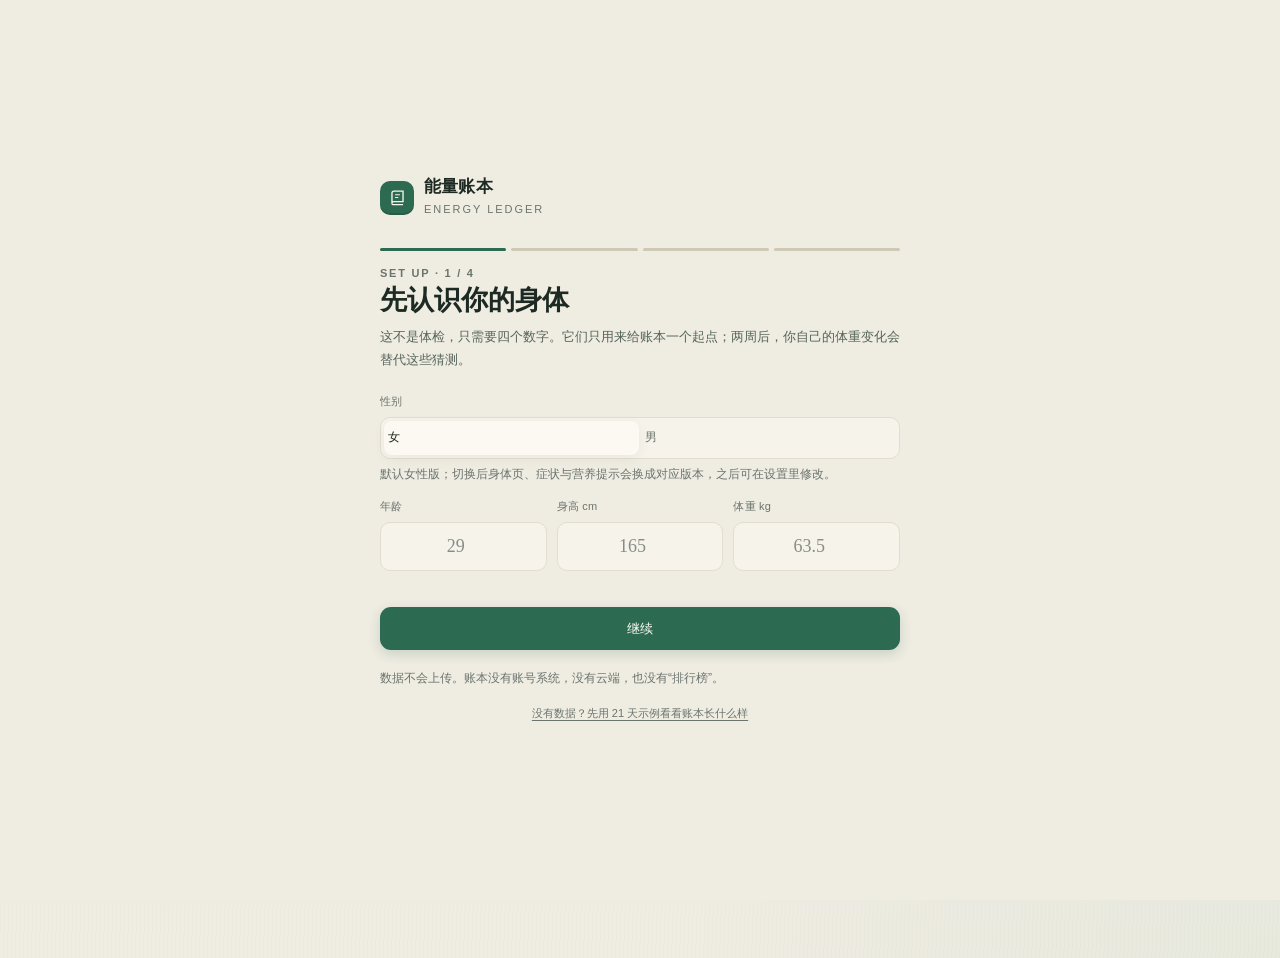
==== index.html @ 8eea0958 "v5.5.5 皮肤系统「移动身份 2.0 + 五十连发」：40 套存量皮肤专属身份层 + 50 套机制型新皮肤 (g36-g85) + 五轮验证 - skins-m.css：40 套存量皮肤（g01-" ====
<!DOCTYPE html>
<html lang="zh-CN" data-theme="auto">
<head>
<meta charset="UTF-8">
<meta name="viewport" content="width=device-width, initial-scale=1, viewport-fit=cover, interactive-widget=resizes-content">
<meta name="theme-color" content="#EFECE2">
<meta name="description" content="能量账本：一本会自我校准的私人饮食账本。数据只保存在这台设备，没有账号，没有云端。记录更少，知道得更多。">
<title>能量账本 · 记录得更少，知道得更多</title>
<link rel="icon" href="data:image/svg+xml,%3Csvg xmlns='http://www.w3.org/2000/svg' viewBox='0 0 32 32'%3E%3Crect width='32' height='32' rx='8' fill='%232F6B4F'/%3E%3Cpath d='M11 8v13.2c0 .9.8 1.5 1.8 1.5H22' fill='none' stroke='%23EFECE2' stroke-width='2'/%3E%3Cpath d='M15 12h5' stroke='%23EFECE2' stroke-width='2'/%3E%3C/svg%3E" type="image/svg+xml">
<link rel="manifest" href="manifest.webmanifest">
<script>/* 版本号唯一来源：build.py 会把这里与所有 ?v= 同步为 version.json 里的版本 */
window.__EL_VER = '5.5.5';</script>
<link rel="stylesheet" href="assets/app.css?v=5.5.5">
<link rel="stylesheet" href="assets/skins-v43.css?v=5.5.5">
<link rel="stylesheet" href="assets/skins-v5.css?v=5.5.5">
<link rel="stylesheet" href="assets/skins-v6.css?v=5.5.5">
<link rel="stylesheet" href="assets/skins-m.css?v=5.5.5">
<script>/* 已选强化皮肤时：先把皮肤样式表与 data-skin/主题写进首屏，再让第一屏渲染。
   原因：等 app.js 再挂属性，标题字体会在首屏骨架之后才换，实测造成 0.001~0.002 的 CLS；
   样式表后到还会改动卡片内距与底栏按钮宽度（0.036）。默认纸面皮肤不触发，首屏零皮肤请求。 */
(function () {
  try {
    var s = JSON.parse(localStorage.getItem('energy-ledger.v2') || '{}');
    var id = (s.skins && s.skins.active) || 'paper';
    var OLDGEN = /^(a-(sakura|galaxy|neon|wuxia|fireworks)|g0\d|g1\d|g2[0-5])$/;
    var V6SKIN = /^g(2[6-9]|3[0-5])$/;
    var V7SKIN = /^g(3[6-9]|[4-8][0-9])$/;
    if (!OLDGEN.test(id) && !V6SKIN.test(id) && !V7SKIN.test(id)) return;
    var th = (s.settings && s.settings.theme) || 'auto';
    if (th === 'auto') th = matchMedia('(prefers-color-scheme: dark)').matches ? 'dark' : 'light';
    var r = document.documentElement;
    r.setAttribute('data-skin', id);
    r.setAttribute('data-theme', th);
    r.setAttribute('data-skin-gen', '1');
    r.classList.add('skinned');
    if (V6SKIN.test(id)) r.setAttribute('data-skin-v6', '1');  /* 首帧就位：舞台容器不等 JS */
    if (V7SKIN.test(id)) r.setAttribute('data-skin-v7', '1');  /* v5.5：机制舞台首帧就位 */
    var l = document.createElement('link');
    l.rel = 'stylesheet'; l.id = 'skinsGenCss';
    l.href = V7SKIN.test(id) ? 'assets/skins-v7.css?v=5.5.5'
      : V6SKIN.test(id) ? 'assets/skins-v6.css?v=5.5.5' : 'assets/skins-gen.css?v=5.5.5';
    document.head.appendChild(l);
  } catch (e) {}
})();</script>
<style>
  /* 静态首屏骨架：无 JS / 弱网 / 爬虫直接可见（解决白屏）；JS 就绪后 renderToday
     整块接管 #view-today，骨架随之消失。无 JS 时隐藏所有需要脚本才有意义的部件。 */
  #view-today .today-static { display: block; }
  html:not(.js) .noscript-hide { display: none !important; }
  /* 宽屏的顶栏/底栏必须在 app.css 到达前就藏好：否则先按移动端排版、样式表一到再藏起来，
     整页上移 6px（实测 CLS 0.001）。这条规则与 app.css 的 @media (min-width:1024px) 一致。 */
  @media (min-width: 1024px) { .mobile-top { display: none; } }
  /* 已经选好强化皮肤的老用户不画通用骨架：骨架和真实首屏的高度不可能完全一致，
     换掉时会推一下（g21 在 390 实测 CLS 0.011）。首访者仍走骨架。 */
  html.skinned #view-today .today-static { display: none; }
  /* 桌面端 .page 的 padding-top 是 0，首个子元素的 margin-top 会穿透出去，
     内容一渲染整页就下移 6px（g21 1440 实测 CLS 0.002）。flow-root 建 BFC
     拦住外边距穿透，最终布局像素不变，只是从第一帧就位。 */
  html.skinned .page { display: flow-root; }
</style>
</head>
<body>

<svg width="0" height="0" style="position:absolute" aria-hidden="true">
  <defs>
    <symbol id="i-mark" viewBox="0 0 24 24"><path d="M5 19.5V6.2A2.2 2.2 0 0 1 7.2 4H19v13.2H7.4A2.4 2.4 0 0 0 5 19.5Z" fill="none" stroke="currentColor" stroke-width="1.7"/><path d="M5 19.5c0 .9.8 1.5 1.8 1.5H19" fill="none" stroke="currentColor" stroke-width="1.7"/><path d="M9 8.5h6M9 12h4" fill="none" stroke="currentColor" stroke-width="1.5"/></symbol>
    <symbol id="i-home" viewBox="0 0 24 24"><path d="M4.5 10.5 12 4l7.5 6.5V20h-5v-5.5h-5V20h-5V10.5Z" fill="none" stroke="currentColor" stroke-width="1.7" stroke-linejoin="round"/></symbol>
    <symbol id="i-book" viewBox="0 0 24 24"><path d="M4.5 5.5A1.5 1.5 0 0 1 6 4h13.5v15H6A1.5 1.5 0 0 0 4.5 20.5v-15Z" fill="none" stroke="currentColor" stroke-width="1.7"/><path d="M4.5 18.5A1.5 1.5 0 0 1 6 17h13.5M8 8h8M8 11.5h5.5" fill="none" stroke="currentColor" stroke-width="1.5"/></symbol>
    <symbol id="i-chart" viewBox="0 0 24 24"><path d="M4 19.5h16" fill="none" stroke="currentColor" stroke-width="1.7"/><path d="M6.5 16V11M11 16V6.5M15.5 16v-3.5M20 16V9" fill="none" stroke="currentColor" stroke-width="1.8" stroke-linecap="round"/></symbol>
    <symbol id="i-settings" viewBox="0 0 24 24"><circle cx="12" cy="12" r="3.1" fill="none" stroke="currentColor" stroke-width="1.7"/><path d="M12 3.8v2.1M12 18.1v2.1M3.8 12h2.1M18.1 12h2.1M6.2 6.2l1.5 1.5M16.3 16.3l1.5 1.5M17.8 6.2l-1.5 1.5M7.7 16.3l-1.5 1.5" fill="none" stroke="currentColor" stroke-width="1.7"/></symbol>
    <symbol id="i-plus" viewBox="0 0 24 24"><path d="M12 5v14M5 12h14" fill="none" stroke="currentColor" stroke-width="2" stroke-linecap="round"/></symbol>
    <symbol id="i-camera" viewBox="0 0 24 24"><path d="M4.5 8.5h3l1.5-2h6l1.5 2h3v11h-15v-11Z" fill="none" stroke="currentColor" stroke-width="1.7" stroke-linejoin="round"/><circle cx="12" cy="13.5" r="3.4" fill="none" stroke="currentColor" stroke-width="1.7"/></symbol>
    <symbol id="i-search" viewBox="0 0 24 24"><circle cx="10.8" cy="10.8" r="5.8" fill="none" stroke="currentColor" stroke-width="1.8"/><path d="m15.2 15.2 4.3 4.3" fill="none" stroke="currentColor" stroke-width="1.8"/></symbol>
    <symbol id="i-scale" viewBox="0 0 24 24"><rect x="4" y="4.5" width="16" height="15" rx="3" fill="none" stroke="currentColor" stroke-width="1.7"/><path d="M8 15.5a4 4 0 0 1 8 0" fill="none" stroke="currentColor" stroke-width="1.6"/><path d="M12 15.5 13.8 11" fill="none" stroke="currentColor" stroke-width="1.6"/></symbol>
    <symbol id="i-run" viewBox="0 0 24 24"><circle cx="14.5" cy="5.2" r="1.9" fill="none" stroke="currentColor" stroke-width="1.6"/><path d="M12.8 8.2 10 11l-3.4 1M13.2 8.4l2.6 2.2 3.2.6M10 11l2.7 3.2-2.2 5M12.7 14.2l3 3.3" fill="none" stroke="currentColor" stroke-width="1.6" stroke-linecap="round"/></symbol>
    <symbol id="i-flame" viewBox="0 0 24 24"><path d="M12 20.5c3.6 0 6-2.3 6-5.4 0-4-4-5.5-4.4-10.6-2.2 2-3.1 4-3 6.6-1-.5-1.6-1.4-1.9-2.6-1.4 1.8-2.7 4-2.7 6.6 0 3.1 2.4 5.4 6 5.4Z" fill="none" stroke="currentColor" stroke-width="1.6" stroke-linejoin="round"/></symbol>
    <symbol id="i-chevron-l" viewBox="0 0 24 24"><path d="m14.5 6-6 6 6 6" fill="none" stroke="currentColor" stroke-width="1.9" stroke-linecap="round"/></symbol>
    <symbol id="i-chevron-r" viewBox="0 0 24 24"><path d="m9.5 6 6 6-6 6" fill="none" stroke="currentColor" stroke-width="1.9" stroke-linecap="round"/></symbol>
    <symbol id="i-close" viewBox="0 0 24 24"><path d="m6.5 6.5 11 11M17.5 6.5l-11 11" fill="none" stroke="currentColor" stroke-width="2" stroke-linecap="round"/></symbol>
    <symbol id="i-check" viewBox="0 0 24 24"><path d="m5.5 12.5 4.2 4.2 8.8-9.4" fill="none" stroke="currentColor" stroke-width="2" stroke-linecap="round"/></symbol>
    <symbol id="i-trash" viewBox="0 0 24 24"><path d="M5 7h14M9 7V4.8h6V7M7.5 7l.8 12h7.4l.8-12M10 10.5v5M14 10.5v5" fill="none" stroke="currentColor" stroke-width="1.6"/></symbol>
    <symbol id="i-edit" viewBox="0 0 24 24"><path d="m4.5 19.5 1-4.5L16.2 4.3l3.5 3.5-10.7 10.7-4.5 1Z" fill="none" stroke="currentColor" stroke-width="1.6" stroke-linejoin="round"/></symbol>
    <symbol id="i-copy" viewBox="0 0 24 24"><rect x="8.5" y="8.5" width="11" height="11" rx="2" fill="none" stroke="currentColor" stroke-width="1.6"/><path d="M15.5 8.5v-2a2 2 0 0 0-2-2h-7a2 2 0 0 0-2 2v7a2 2 0 0 0 2 2h2" fill="none" stroke="currentColor" stroke-width="1.6"/></symbol>
    <symbol id="i-drop" viewBox="0 0 24 24"><path d="M12 4s5.5 5.6 5.5 9.2A5.5 5.5 0 0 1 6.5 13.2C6.5 9.6 12 4 12 4Z" fill="none" stroke="currentColor" stroke-width="1.6"/></symbol>
    <symbol id="i-info" viewBox="0 0 24 24"><circle cx="12" cy="12" r="8.5" fill="none" stroke="currentColor" stroke-width="1.6"/><path d="M12 11v5M12 8.2v.6" fill="none" stroke="currentColor" stroke-width="1.8"/></symbol>
    <symbol id="i-spark" viewBox="0 0 24 24"><path d="M12 4.5 13.7 10 19 11.7 13.7 13.4 12 19l-1.7-5.6L5 11.7 10.3 10 12 4.5Z" fill="none" stroke="currentColor" stroke-width="1.5" stroke-linejoin="round"/></symbol>
    <symbol id="i-upload" viewBox="0 0 24 24"><path d="M12 16V4.5M7.5 9 12 4.5 16.5 9M4.5 16v3.5h15V16" fill="none" stroke="currentColor" stroke-width="1.7" stroke-linecap="round"/></symbol>
    <symbol id="i-download" viewBox="0 0 24 24"><path d="M12 4.5V16M7.5 11.5 12 16l4.5-4.5M4.5 16v3.5h15V16" fill="none" stroke="currentColor" stroke-width="1.7" stroke-linecap="round"/></symbol>
    <symbol id="i-sun" viewBox="0 0 24 24"><circle cx="12" cy="12" r="3.6" fill="none" stroke="currentColor" stroke-width="1.6"/><path d="M12 3.5v2M12 18.5v2M3.5 12h2M18.5 12h2M5.8 5.8l1.4 1.4M16.8 16.8l1.4 1.4M18.2 5.8l-1.4 1.4M7.2 16.8l-1.4 1.4" fill="none" stroke="currentColor" stroke-width="1.5"/></symbol>
    <symbol id="i-more" viewBox="0 0 24 24"><circle cx="6" cy="12" r="1.3" fill="currentColor"/><circle cx="12" cy="12" r="1.3" fill="currentColor"/><circle cx="18" cy="12" r="1.3" fill="currentColor"/></symbol>
    <symbol id="i-arrow-r" viewBox="0 0 24 24"><path d="M5 12h13M13 6.5l5.5 5.5L13 17.5" fill="none" stroke="currentColor" stroke-width="1.7" stroke-linecap="round"/></symbol>
    <symbol id="i-body" viewBox="0 0 24 24"><circle cx="12" cy="4.8" r="2.1" fill="none" stroke="currentColor" stroke-width="1.6"/><path d="M12 7.2v6.2M12 10.2l-3.4 3M12 10.2l3.4 3M9 20.5l3-7 3 7" fill="none" stroke="currentColor" stroke-width="1.6" stroke-linecap="round"/></symbol>
    <symbol id="i-chat" viewBox="0 0 24 24"><path d="M4.5 6.5A2 2 0 0 1 6.5 4.5h11a2 2 0 0 1 2 2v7a2 2 0 0 1-2 2H10L5 19v-4.5H6.5a2 2 0 0 1-2-2v-6Z" fill="none" stroke="currentColor" stroke-width="1.6" stroke-linejoin="round"/><path d="M8.5 8.5h7M8.5 11.5h4.5" fill="none" stroke="currentColor" stroke-width="1.4"/></symbol>
    <symbol id="i-lock" viewBox="0 0 24 24"><rect x="5.5" y="10.5" width="13" height="9.5" rx="2.2" fill="none" stroke="currentColor" stroke-width="1.7"/><path d="M8.5 10.5V8a3.5 3.5 0 0 1 7 0v2.5" fill="none" stroke="currentColor" stroke-width="1.7"/><circle cx="12" cy="15.2" r="1.2" fill="currentColor"/></symbol>
    <symbol id="i-globe" viewBox="0 0 24 24"><circle cx="12" cy="12" r="8.4" fill="none" stroke="currentColor" stroke-width="1.6"/><path d="M3.6 12h16.8M12 3.6c2.6 2.6 2.6 14.2 0 16.8M12 3.6c-2.6 2.6-2.6 14.2 0 16.8" fill="none" stroke="currentColor" stroke-width="1.4"/></symbol>
    <symbol id="i-gift" viewBox="0 0 24 24"><rect x="4" y="9.5" width="16" height="10.5" rx="1.6" fill="none" stroke="currentColor" stroke-width="1.7"/><path d="M3.2 9.5h17.6M12 9.5V20" fill="none" stroke="currentColor" stroke-width="1.7"/><path d="M12 9.2c-1.6-3.6-5.8-3.4-5.8-.9 0 1.4 1.6 1.4 5.8.9Zm0 0c1.6-3.6 5.8-3.4 5.8-.9 0 1.4-1.6 1.4-5.8.9Z" fill="none" stroke="currentColor" stroke-width="1.5"/></symbol>
    <symbol id="i-scratch" viewBox="0 0 24 24"><rect x="3.6" y="6.2" width="16.8" height="11.6" rx="2.4" fill="none" stroke="currentColor" stroke-width="1.7"/><path d="M6.4 10.2h11.2" stroke="currentColor" stroke-width="1.4" stroke-dasharray="2.4 2.6" fill="none"/><path d="m14.2 14.6 3.4-3.4-1.2-1.2-3.4 3.4-.4 1.6 1.6-.4Z" fill="none" stroke="currentColor" stroke-width="1.4"/></symbol>
    <symbol id="i-capsule" viewBox="0 0 24 24"><rect x="9.6" y="4.2" width="9" height="15.6" rx="4.5" transform="rotate(24 12 12)" fill="none" stroke="currentColor" stroke-width="1.7"/><path d="M8.4 10.2a4.6 4.6 0 0 1 3.2-2.6" fill="none" stroke="currentColor" stroke-width="1.4"/><path d="M4 19.5h5.2" stroke="currentColor" stroke-width="1.5" fill="none"/></symbol>
  </defs>
</svg>

<div class="app-shell">
  <aside class="rail">
    <div class="rail-brand">
      <div class="mark"><svg><use href="#i-mark"/></svg></div>
      <div>
        <div class="brand-name">能量账本</div>
        <div class="brand-en">ENERGY LEDGER</div>
      </div>
    </div>
    <nav class="rail-nav" aria-label="主导航">
      <button data-tab="today" class="on" aria-current="page"><span class="idx" aria-hidden="true">01</span>今日<i></i></button>
      <button data-tab="ledger"><span class="idx" aria-hidden="true">02</span>账本<i></i></button>
      <button data-tab="trend"><span class="idx" aria-hidden="true">03</span>趋势<i></i></button>
      <button data-tab="body"><span class="idx" aria-hidden="true">04</span>身体<i></i></button>
      <button data-tab="trip" title="运动环游记：把运动折算成绕地球的里程"><span class="idx" aria-hidden="true">05</span>环游记<i></i></button>
      <button data-tab="settings"><span class="idx" aria-hidden="true">06</span>设置<i></i></button>
    </nav>
    <div class="rail-foot">
      <div class="rail-streak noscript-hide">
        <div class="k">连续记账</div>
        <div class="v"><span id="railStreak">0</span> <small>天</small></div>
      </div>
      <p class="rail-note">所有数据只保存在这台设备。<br>没有账号，没有云端，也没有别人。</p>
    </div>
  </aside>

  <div class="app-main">
    <header class="mobile-top">
      <div class="brand">
        <div class="mark"><svg><use href="#i-mark"/></svg></div>
        <div class="brand-name">能量账本</div>
      </div>
      <div class="date"><b id="topDate">—</b><span id="topStreak" class="noscript-hide">尚未开始</span></div>
    </header>

    <div class="page">
      <!-- v5.4 机制型皮肤舞台（g26-g35）：预置于 HTML，避免 JS 注入造成 CLS；
           非 v6 皮肤与无 JS 环境下由 CSS 保持 display:none -->
      <div id="skinStage" aria-hidden="true"></div>
      <section id="view-today" class="view" data-view="today">
        <!-- 静态首屏骨架：无 JS / 弱网 / 爬虫可见；JS 就绪后 renderToday 接管替换 -->
        <div class="today-static">
          <div class="page-head">
            <div><h1 class="page-title">今日</h1><div class="page-sub">记录得更少，知道得更多</div></div>
          </div>
          <section class="card" style="padding:18px 16px">
            <div style="font-size:15px;font-weight:700;line-height:1.6">一本会自我校准的私人饮食账本</div>
            <p style="font-size:13px;line-height:1.8;color:#5B666F;margin:8px 0 0">
              记下吃的东西，账本会用你自己的体重变化校准每日预算：不需要天天称重，也不需要手动设目标。
              所有数据只保存在这台设备的浏览器里——没有账号，没有云端，也没有别人。
            </p>
            <p style="font-size:12px;line-height:1.7;color:#828B92;margin:10px 0 0">
              正在加载账本…首次加载后即可离线使用；如果长时间停在这里，请检查网络后刷新。
            </p>
          </section>
          <noscript>
            <section class="card" style="padding:16px;margin-top:12px">
              <div style="font-size:14px;font-weight:700;margin-bottom:6px">需要启用 JavaScript</div>
              <p style="font-size:12.5px;line-height:1.8;color:#5B666F;margin:0">
                记账、校准与趋势都要在本机运行一小段脚本才能工作。本站没有后端、不上传任何数据；
                启用 JavaScript 后刷新即可记下第一笔。
              </p>
            </section>
          </noscript>
        </div>
      </section>
      <section id="view-ledger" class="view" data-view="ledger" hidden></section>
      <section id="view-trend" class="view" data-view="trend" hidden></section>
      <section id="view-body" class="view" data-view="body" hidden></section>
      <section id="view-trip" class="view" data-view="trip" hidden></section>
      <section id="view-settings" class="view" data-view="settings" hidden></section>
    </div>

    <nav class="tabbar noscript-hide" aria-label="底部导航">
      <button data-tab="today" class="on" aria-current="page"><svg><use href="#i-home"/></svg><span>今日</span></button>
      <button data-tab="ledger"><svg><use href="#i-book"/></svg><span>账本</span></button>
      <button data-tab="trend"><svg><use href="#i-chart"/></svg><span>趋势</span></button>
      <button data-tab="body"><svg><use href="#i-body"/></svg><span>身体</span></button>
      <button data-tab="trip" title="运动环游记"><svg><use href="#i-globe"/></svg><span>环游记</span></button>
      <button data-tab="settings"><svg><use href="#i-settings"/></svg><span>设置</span></button>
    </nav>
  </div>
</div>

<div id="sheetRoot"></div>
<div id="onboardRoot"></div>
<div id="toast" class="toast" role="status" aria-live="polite"></div>
<input type="file" id="photoFile" accept="image/*" multiple hidden>
<input type="file" id="wearableFile" accept=".xml,.csv,text/xml,text/csv,application/xml" hidden>

<script>document.documentElement.classList.add('js');</script>
<script src="assets/data.js?v=5.5.5" defer></script>
<script src="assets/engine.js?v=5.5.5" defer></script>
<script src="assets/wellness.js?v=5.5.5" defer></script>
<script src="assets/gender.js?v=5.5.5" defer></script>
<script src="assets/extras.js?v=5.5.5" defer></script>
<script src="assets/foodlib.js?v=5.5.5" defer></script>
<script src="assets/skin-fx.js?v=5.5.5" defer></script>
<script src="assets/skins-gen.js?v=5.5.5" defer></script>
<script src="assets/skins-v6.js?v=5.5.5" defer></script>
<script src="assets/skins-v7.js?v=5.5.5" defer></script>
<script src="assets/app.js?v=5.5.5" defer></script>
<!-- 兑换码 / 版本公告 / 维护模块：已移出关键路径，由 app.js 的 ensureScript 按需拉起 -->
</body>
</html>
---- assets/app.css ----
/* 能量账本 · 视觉层
   设计语言：纸本账簿。暖纸底、墨绿字、细分割线、衬线数字。
   不追求“数据仪表盘”的科技感，而是让人愿意每天打开一次。 */

:root {
  --paper: #EFECE2;
  --paper-deep: #E7E3D7;
  --surface: #FBF9F2;
  --surface-2: #F4F1E7;
  --field: #F6F3EA;
  --ink: #1D2A23;
  --ink-2: #55645A;
  --ink-3: #6B746E;  /* v5.4: 2.98→4.58 对比度达标（faint 小字可读性） */
  --line: #E2DDCE;
  --line-2: #CFC8B5;
  --green: #2C6B51;
  --green-deep: #204E3C;
  --green-soft: #E4EDE4;
  --green-line: #BCD3C2;
  --amber: #8F5D28;  /* v5.4: 3.58→5.30 */
  --amber-soft: #F6EBDD;
  --red: #A64A3C;
  --red-soft: #F5E3DE;
  --shadow: 0 14px 40px rgba(35, 52, 42, .08);
  --rail: rgba(251, 249, 242, .55);
  --shadow-sm: 0 4px 14px rgba(35, 52, 42, .05);
  --serif: "Iowan Old Style", "Palatino Linotype", Palatino, Georgia, "Songti SC", "Noto Serif SC", serif;
  --sans: -apple-system, BlinkMacSystemFont, "Segoe UI", "PingFang SC", "Microsoft YaHei", "Hiragino Sans GB", sans-serif;
  --radius: 18px;
  --ease: cubic-bezier(.22, .61, .36, 1);
}

[data-theme="dark"] {
  --paper: #121714;
  --paper-deep: #0D1210;
  --surface: #191F1B;
  --surface-2: #202720;
  --field: #232A24;
  --ink: #ECE8DB;
  --ink-2: #A9B4A9;
  --ink-3: #84928A;  /* v5.4: 4.34→5.15 */
  --line: #2C352E;
  --line-2: #3B463D;
  --green: #7FB79A;
  --green-deep: #A6D2BA;
  --green-soft: #22322A;
  --green-line: #3C5B4A;
  --amber: #D6A36B;
  --amber-soft: #33291F;
  --red: #D98878;
  --red-soft: #35241F;
  --shadow: 0 18px 46px rgba(0, 0, 0, .34);
  --shadow-sm: 0 4px 14px rgba(0, 0, 0, .22);
  --rail: rgba(25, 31, 27, .55);
}

* { box-sizing: border-box; margin: 0; padding: 0; }
html { -webkit-text-size-adjust: 100%; }
body {
  min-height: 100vh;
  font-family: var(--sans);
  font-size: 14.5px;
  line-height: 1.62;
  color: var(--ink);
  background:
    radial-gradient(1100px 520px at 52% -8%, rgba(255, 253, 245, .9), transparent 70%),
    radial-gradient(900px 700px at 100% 100%, rgba(214, 226, 214, .35), transparent 65%),
    var(--paper);
  -webkit-font-smoothing: antialiased;
  text-rendering: optimizeLegibility;
}
[data-theme="dark"] body {
  background:
    radial-gradient(900px 500px at 50% -10%, rgba(58, 80, 66, .22), transparent 70%),
    radial-gradient(700px 600px at 100% 100%, rgba(40, 58, 47, .28), transparent 65%),
    var(--paper);
}

button, input, select, textarea { font: inherit; color: inherit; }
button { cursor: pointer; background: none; border: 0; text-align: inherit; }
a { color: inherit; }
img { display: block; max-width: 100%; }
::selection { background: var(--green-soft); }

.serif, .num, .balance-num, .stat-value, .big-num { font-family: var(--serif); font-variant-numeric: tabular-nums lining-nums; }

/* ---------- 布局 ---------- */
#app { min-height: 100vh; }
.app-shell { display: flex; justify-content: center; align-items: flex-start; min-height: 100vh; }

.rail {
  display: none;
  position: sticky; top: 0;
  width: 232px; height: 100vh; flex-shrink: 0;
  padding: 30px 22px 26px;
  border-right: 1px solid var(--line);
  background: var(--rail);
  backdrop-filter: blur(10px);
  flex-direction: column;
  z-index: 20;
}
[data-theme="dark"] .rail { background: var(--rail); }

.rail-brand { display: flex; align-items: center; gap: 11px; padding: 0 4px 26px; }
.mark {
  width: 34px; height: 34px; border-radius: 10px; flex-shrink: 0;
  background: var(--green); color: #F7F5EC;
  display: grid; place-items: center;
  box-shadow: inset 0 -2px 0 rgba(0, 0, 0, .12);
}
.mark svg { width: 19px; height: 19px; }
.brand-name { font-family: var(--serif); font-size: 17px; letter-spacing: .01em; font-weight: 600; line-height: 1.2; }
.brand-en { font-size:11px; letter-spacing: .18em; color: var(--ink-3); margin-top: 3px; }

.rail-nav { display: flex; flex-direction: column; gap: 2px; }
.rail-nav button {
  display: flex; align-items: center; gap: 11px;
  padding: 11px 12px; border-radius: 11px;
  color: var(--ink-2); font-size: 14px;
  transition: background .18s, color .18s;
}
.rail-nav button:hover { background: var(--surface-2); color: var(--ink); }
.rail-nav button.on { background: var(--green-soft); color: var(--green-deep); font-weight: 600; }
.rail-nav .idx { font-family: var(--serif); font-size:12px; color: var(--ink-3); width: 18px; }
.rail-nav button.on .idx { color: var(--green); }
.rail-nav button i { margin-left: auto; width: 5px; height: 5px; border-radius: 50%; background: var(--green); opacity: 0; }
.rail-nav button.on i { opacity: 1; }

.rail-foot { margin-top: auto; padding-top: 22px; }
.rail-streak {
  border: 1px solid var(--line); border-radius: 13px;
  padding: 13px 14px; background: var(--surface);
}
.rail-streak .k { font-size:11px; letter-spacing: .12em; color: var(--ink-3); }
.rail-streak .v { font-family: var(--serif); font-size: 25px; line-height: 1.2; margin-top: 3px; color: var(--green-deep); }
.rail-streak .v small { font-family: var(--sans); font-size: 11px; color: var(--ink-3); font-weight: 400; }
.rail-note { font-size:12px; color: var(--ink-3); line-height: 1.7; margin-top: 14px; padding: 0 4px; }

.app-main { width: 100%; max-width: 680px; padding: 0 0 90px; }

.mobile-top {
  position: sticky; top: 0; z-index: 30;
  display: flex; align-items: center; justify-content: space-between;
  padding: 14px 20px 10px;
  background: linear-gradient(to bottom, var(--paper) 62%, rgba(239, 236, 226, 0));
}
[data-theme="dark"] .mobile-top { background: linear-gradient(to bottom, var(--paper) 62%, rgba(18, 23, 20, 0)); }
.mobile-top .brand { display: flex; align-items: center; gap: 9px; }
.mobile-top .mark { width: 28px; height: 28px; border-radius: 8px; }
.mobile-top .brand-name { font-size: 15px; }
.mobile-top .date { font-size: 11.5px; color: var(--ink-3); text-align: right; line-height: 1.35; min-width: 74px; }
.mobile-top .date b { display: block; color: var(--ink-2); font-weight: 500; font-size: 12.5px; }

.page { padding: 2px 20px 10px; }
@media (min-width: 1024px) {
  .app-shell { justify-content: center; }
  .rail { display: flex; position: sticky; height: 100vh; }
  .app-main { padding-top: 30px; max-width: 720px; }
  .mobile-top { display: none; }
  .page { padding: 0 34px 30px; }
  .tabbar { display: none !important; }
  body { padding-bottom: 40px; }
}

/* ---------- 通用文字 ---------- */
.eyebrow { font-size:11px; letter-spacing: .16em; text-transform: uppercase; color: var(--ink-3); font-weight: 600; }
.kicker { font-size: 11px; letter-spacing: .08em; color: var(--ink-3); }
.muted { color: var(--ink-2); }
.faint { color: var(--ink-3); }
.small { font-size: 12px; }
.tiny { font-size:12px; }
.strong { font-weight: 600; }
.green { color: var(--green); }
.amber { color: var(--amber); }
.red { color: var(--red); }
.nowrap { white-space: nowrap; }
.line { height: 1px; background: var(--line); border: 0; }
.spacer { flex: 1; }
.row { display: flex; align-items: center; gap: 10px; }
.row-between { display: flex; align-items: center; justify-content: space-between; gap: 12px; }
.stack { display: flex; flex-direction: column; gap: 12px; }

h1.page-title { font-family: var(--serif); font-size: 30px; font-weight: 600; letter-spacing: -.01em; line-height: 1.25; }
.page-sub { font-size: 12.5px; color: var(--ink-3); margin-top: 5px; }
.page-head { display: flex; align-items: flex-end; justify-content: space-between; gap: 16px; margin: 8px 0 22px; }

/* ---------- 卡片与区块 ---------- */
.card {
  background: var(--surface);
  border: 1px solid var(--line);
  border-radius: var(--radius);
  padding: 20px 22px;
  box-shadow: var(--shadow-sm);
}
.card-flat { background: transparent; border: 1px solid var(--line); box-shadow: none; }
.card-tight { padding: 15px 18px; }
.section { margin-top: 24px; }
.section-head { display: flex; align-items: baseline; justify-content: space-between; gap: 12px; margin-bottom: 12px; }
.section-head h2 { font-family: var(--serif); font-size: 17px; font-weight: 600; letter-spacing: .01em; }
.section-head .act { font-size: 12px; color: var(--green); cursor: pointer; white-space: nowrap; }
.section-head .act:hover { text-decoration: underline; text-underline-offset: 3px; }

/* ---------- 首页：余额 ---------- */
.hero {
  position: relative;
  background: var(--surface);
  border: 1px solid var(--line);
  border-radius: 22px;
  padding: 24px 24px 20px;
  box-shadow: var(--shadow);
  overflow: hidden;
}
.hero::before {
  content: "";
  position: absolute; inset: 0;
  background:
    repeating-linear-gradient(to bottom, transparent 0 47px, var(--line) 47px 48px);
  opacity: .28; pointer-events: none;
}
.hero::after {
  content: "";
  position: absolute; left: 0; top: 0; bottom: 0; width: 4px;
  background: linear-gradient(var(--green), var(--green-line));
}
.hero > * { position: relative; }
.hero-top { display: flex; align-items: center; justify-content: space-between; gap: 12px; }
.hero-date { font-family: var(--serif); font-size: 14px; color: var(--ink-2); }
.hero-date b { font-weight: 600; color: var(--ink); }
.hero-streak {
  display: inline-flex; align-items: center; gap: 6px;
  font-size: 11px; color: var(--green-deep);
  background: var(--green-soft); border: 1px solid var(--green-line);
  padding: 4px 10px; border-radius: 20px; white-space: nowrap;
}
.hero-streak svg { width: 12px; height: 12px; }

.balance { margin-top: 16px; display: flex; align-items: baseline; gap: 8px; }
.balance-num { font-size: 64px; font-weight: 500; line-height: .98; letter-spacing: -.035em; color: var(--ink); }
.balance-num.neg { color: var(--red); }
.balance-unit { font-size: 13px; color: var(--ink-3); letter-spacing: .04em; }
.bal-cap { margin-top: 8px; font-size: 12.5px; color: var(--ink-2); }
.bal-cap b { color: var(--ink); font-weight: 600; }
.bal-cap .range { color: var(--ink-3); }

.meter { margin: 18px 0 0; height: 10px; border-radius: 6px; background: var(--surface-2); position: relative; overflow: visible; }
.meter-band {
  position: absolute; top: 0; bottom: 0; border-radius: 6px;
  background: repeating-linear-gradient(135deg, var(--line-2) 0 3px, transparent 3px 7px);
  opacity: .55;
}
.meter-fill {
  position: absolute; left: 0; top: 0; bottom: 0; border-radius: 6px;
  background: var(--green); transition: width .7s var(--ease);
}
.meter-fill.warn { background: linear-gradient(90deg, var(--amber), var(--red)); }
.meter-tick { position: absolute; top: -5px; bottom: -5px; width: 1.5px; background: var(--ink-3); opacity: .8; }
.meter-legend { display: flex; justify-content: space-between; margin-top: 7px; font-size:11px; color: var(--ink-3); }

.hero-stats { display: flex; gap: 0; margin-top: 18px; border-top: 1px solid var(--line); padding-top: 14px; }
.hs-item { flex: 1; }
.hs-item + .hs-item { border-left: 1px solid var(--line); padding-left: 15px; }
.hs-item .n { font-family: var(--serif); font-size: 20px; line-height: 1.2; }
.hs-item .n small { font-family: var(--sans); font-size:11px; color: var(--ink-3); margin-left: 2px; }
.hs-item .l { font-size:12px; color: var(--ink-3); margin-top: 2px; }
.hs-item .n.amber { color: var(--amber); }
.hs-item .n.green { color: var(--green); }

.hero-note {
  margin-top: 14px; font-size:12px; color: var(--ink-3); line-height: 1.7;
  display: flex; align-items: flex-start; gap: 7px;
}
.hero-note svg { width: 12px; height: 12px; flex-shrink: 0; margin-top: 2px; }

/* ---------- 宏量 ---------- */
.macro-card { padding: 16px 22px; }
.macro-grid { display: grid; grid-template-columns: repeat(3, 1fr); gap: 0; }
.macro { padding-right: 14px; }
.macro + .macro { border-left: 1px solid var(--line); padding-left: 16px; }
.macro .top { display: flex; align-items: baseline; justify-content: space-between; }
.macro .name { font-size: 11px; color: var(--ink-3); }
.macro .val { font-family: var(--serif); font-size: 17px; }
.macro .val small { font-family: var(--sans); font-size:11px; color: var(--ink-3); }
.macro-bar { height: 3px; background: var(--surface-2); border-radius: 2px; margin-top: 8px; overflow: hidden; }
.macro-bar span { display: block; height: 100%; border-radius: 2px; background: var(--green); transition: width .6s var(--ease); }
.macro-bar span.amber { background: var(--amber); }
.macro-bar span.blue { background: #5C8398; }

/* ---------- 代谢校准 ---------- */
.calib { display: flex; align-items: flex-start; gap: 18px; }
.calib-left { flex: 1; min-width: 0; }
.calib-val { font-family: var(--serif); font-size: 26px; line-height: 1.15; }
.calib-val small { font-size: 11px; color: var(--ink-3); font-family: var(--sans); letter-spacing: .02em; }
.calib-sub { font-size: 11.5px; color: var(--ink-3); margin-top: 4px; }
.calib-bar { height: 4px; background: var(--surface-2); border-radius: 3px; margin-top: 12px; overflow: hidden; }
.calib-bar span { display: block; height: 100%; background: linear-gradient(90deg, var(--green-line), var(--green)); border-radius: 3px; transition: width .8s var(--ease); }
.calib-right { width: 88px; flex-shrink: 0; text-align: right; }
.calib-ring { width: 78px; height: 78px; margin-left: auto; }
.calib-pct { font-family: var(--serif); font-size: 15px; margin-top: -54px; text-align: center; }
.calib-pct small { font-size:11px; display: block; color: var(--ink-3); font-family: var(--sans); }

/* ---------- 下一餐 ---------- */
.next-head { display: flex; align-items: flex-start; justify-content: space-between; gap: 12px; }
.next-badge { font-size:11px; letter-spacing: .1em; color: var(--green); background: var(--green-soft); border: 1px solid var(--green-line); border-radius: 20px; padding: 3px 9px; white-space: nowrap; }
.next-list { margin-top: 14px; }
.nb-row { display: flex; align-items: baseline; gap: 8px; padding: 9px 0; border-bottom: 1px dotted var(--line-2); }
.nb-row:last-child { border-bottom: 0; }
.nb-name { font-size: 13.5px; }
.nb-cat { font-size:11px; color: var(--ink-3); border: 1px solid var(--line); border-radius: 4px; padding: 1px 4px; }
.nb-dots { flex: 1; border-bottom: 1px dotted var(--line-2); transform: translateY(-4px); min-width: 12px; }
.nb-grams { font-size: 11.5px; color: var(--ink-2); font-variant-numeric: tabular-nums; }
.nb-kcal { font-family: var(--serif); font-size: 14px; width: 62px; text-align: right; }
.nb-total { display: flex; align-items: baseline; justify-content: space-between; margin-top: 12px; padding-top: 11px; border-top: 1px solid var(--line); }
.nb-total .k { font-size: 11.5px; color: var(--ink-3); }
.nb-total .v { font-family: var(--serif); font-size: 20px; }
.next-actions { display: flex; gap: 9px; margin-top: 15px; }

/* ---------- 今日流水 ---------- */
.timeline { margin-top: 4px; }
.tl-row { display: flex; align-items: center; gap: 12px; padding: 11px 0; border-bottom: 1px solid var(--line); }
.tl-row:last-child { border-bottom: 0; padding-bottom: 2px; }
.tl-time { font-family: var(--serif); font-size: 11.5px; color: var(--ink-3); width: 46px; flex-shrink: 0; }
.tl-dot { width: 7px; height: 7px; border-radius: 50%; background: var(--green); flex-shrink: 0; }
.tl-dot.empty { background: transparent; border: 1px solid var(--line-2); }
.tl-main { flex: 1; min-width: 0; }
.tl-main .t { font-size: 13px; }
.tl-main .s { font-size:12px; color: var(--ink-3); margin-top: 1px; }
.tl-kcal { font-family: var(--serif); font-size: 15px; white-space: nowrap; }
.tl-kcal.faint { font-family: var(--sans); font-size: 11px; }
.stamp { font-size:11px; color: var(--green); border: 1px solid var(--green-line); border-radius: 4px; padding: 1px 5px; transform: rotate(-2deg); letter-spacing: .05em; }

/* ---------- 账本 ---------- */
.day-nav { display: flex; align-items: center; justify-content: space-between; gap: 10px; }
.day-nav .center { text-align: center; }
.day-nav .d { font-family: var(--serif); font-size: 22px; line-height: 1.2; }
.day-nav .s { font-size: 11px; color: var(--ink-3); margin-top: 2px; }
.arrow-btn { width: 36px; height: 36px; border-radius: 50%; border: 1px solid var(--line); display: grid; place-items: center; color: var(--ink-2); background: var(--surface); transition: .18s; }
.arrow-btn:hover { border-color: var(--line-2); background: var(--surface-2); color: var(--ink); }
.arrow-btn:disabled { opacity: .35; cursor: default; }
.arrow-btn svg { width: 15px; height: 15px; }

.day-summary { display: flex; gap: 0; margin-top: 18px; padding-top: 16px; border-top: 1px solid var(--line); }
.ds-item { flex: 1; }
.ds-item + .ds-item { border-left: 1px solid var(--line); padding-left: 16px; }
.ds-item .v { font-family: var(--serif); font-size: 21px; line-height: 1.2; }
.ds-item .v small { font-size:11px; font-family: var(--sans); color: var(--ink-3); }
.ds-item .k { font-size:12px; color: var(--ink-3); }

.heat-strip { display: flex; gap: 5px; margin-top: 16px; }
.heat-cell { flex: 1; min-width: 0; text-align: center; }
.heat-cell .sq { height: 26px; border-radius: 5px; background: var(--surface-2); border: 1px solid transparent; position: relative; overflow: hidden; }
.heat-cell .sq span { position: absolute; left: 0; right: 0; bottom: 0; background: var(--green-line); }
.heat-cell .sq.over span { background: var(--amber); }
.heat-cell .sq.today { border-color: var(--green); }
.heat-cell .lb { font-size: 8.5px; color: var(--ink-3); margin-top: 3px; }

.ledger-tools { display: flex; gap: 8px; flex-wrap: wrap; margin-top: 16px; }
.tool-btn { display: inline-flex; align-items: center; gap: 6px; font-size: 11.5px; color: var(--ink-2); border: 1px solid var(--line); border-radius: 20px; padding: 6px 12px; background: var(--surface); transition: .16s; }
.tool-btn:hover { border-color: var(--line-2); color: var(--ink); background: var(--surface-2); }
.tool-btn svg { width: 13px; height: 13px; }

.meal-block { margin-top: 18px; }
.meal-head { display: flex; align-items: center; gap: 9px; padding-bottom: 8px; border-bottom: 1px solid var(--line); }
.meal-head .name { font-family: var(--serif); font-size: 15px; }
.meal-head .k { font-size:12px; color: var(--ink-3); }
.meal-head .kcal { font-family: var(--serif); font-size: 15px; margin-left: auto; }
.meal-head .add { width: 24px; height: 24px; border-radius: 50%; border: 1px solid var(--line); display: grid; place-items: center; color: var(--ink-2); flex-shrink: 0; }
.meal-head .add:hover { background: var(--green-soft); color: var(--green); border-color: var(--green-line); }
.meal-head .add svg { width: 12px; height: 12px; }
.meal-head .repeat {
  height: 26px; padding: 0 8px; border-radius: 13px; border: 1px solid var(--line);
  font-size:12px; color: var(--ink-2); background: var(--surface-2); flex-shrink: 0;
}
.meal-head .repeat:hover { color: var(--green); border-color: var(--green-line); background: var(--green-soft); }
.entry { display: flex; align-items: center; gap: 8px; padding: 9px 0 9px 2px; border-bottom: 1px dotted var(--line); font-size: 13px; }
.entry:last-child { border-bottom: 0; }
.entry .n { flex-shrink: 0; max-width: 58%; }
.entry .badge { flex-shrink: 0; }
.entry .p { font-size:11px; color: var(--ink-3); flex-shrink: 0; }
.entry .dots { flex: 1; border-bottom: 1px dotted var(--line-2); transform: translateY(-4px); min-width: 8px; }
.entry .k { font-family: var(--serif); font-size: 14px; flex-shrink: 0; }
.entry .more { color: var(--ink-3); width: 18px; display: grid; place-items: center; flex-shrink: 0; }
.entry .more svg { width: 12px; height: 12px; }
.empty-meal { padding: 12px 2px; font-size: 11.5px; color: var(--ink-3); border-bottom: 1px dotted var(--line); }
.empty-meal:last-child { border-bottom: 0; }

.entry-actions { display: flex; gap: 6px; }
.icon-mini { width: 26px; height: 26px; border-radius: 7px; display: grid; place-items: center; color: var(--ink-3); border: 1px solid transparent; }
.icon-mini:hover { background: var(--surface-2); color: var(--ink); border-color: var(--line); }
.icon-mini.danger:hover { color: var(--red); background: var(--red-soft); border-color: transparent; }
.icon-mini svg { width: 13px; height: 13px; }

.badge { font-size:11px; line-height: 1.6; padding: 0 4px; border-radius: 3px; border: 1px solid var(--line); color: var(--ink-3); white-space: nowrap; }
.badge.high { color: var(--green); border-color: var(--green-line); background: var(--green-soft); }
.badge.med { color: var(--amber); border-color: #E3CBAF; background: var(--amber-soft); }
.badge.low { color: var(--red); border-color: #DDBDB5; background: var(--red-soft); }

.day-note { margin-top: 16px; display: flex; align-items: center; justify-content: space-between; gap: 12px; font-size: 11.5px; color: var(--ink-3); }
.balance-line { display: flex; align-items: baseline; justify-content: space-between; margin-top: 14px; padding-top: 12px; border-top: 1px solid var(--line); }
.balance-line .k { font-size: 11.5px; color: var(--ink-3); }
.balance-line .v { font-family: var(--serif); font-size: 18px; }

/* ---------- 趋势 ---------- */
.range-tabs { display: inline-flex; padding: 3px; background: var(--surface-2); border-radius: 10px; border: 1px solid var(--line); }
.range-tabs button { font-size: 11.5px; padding: 5px 12px; border-radius: 8px; color: var(--ink-3); }
.range-tabs button.on { background: var(--surface); color: var(--ink); box-shadow: var(--shadow-sm); font-weight: 500; }

.chart-card { padding: 18px 18px 10px; }
.chart-head { display: flex; align-items: flex-start; justify-content: space-between; gap: 10px; margin-bottom: 6px; }
.chart-title { font-family: var(--serif); font-size: 16px; }
.chart-sub { font-size:12px; color: var(--ink-3); margin-top: 3px; }
.chart-legend { display: flex; flex-wrap: wrap; gap: 12px; font-size:11px; color: var(--ink-3); padding: 2px 2px 8px; }
.legend-item { display: inline-flex; align-items: center; gap: 5px; }
.legend-swatch { width: 13px; height: 3px; border-radius: 2px; }
.legend-swatch.line { background: var(--green); }
.legend-swatch.bar { background: var(--green-line); }
.legend-swatch.dash { background: repeating-linear-gradient(90deg, var(--amber) 0 3px, transparent 3px 6px); }
.chart-wrap { width: 100%; position: relative; }
.chart-wrap svg { width: 100%; height: auto; display: block; overflow: visible; }
.chart-empty { padding: 36px 10px; text-align: center; color: var(--ink-3); font-size: 12px; }

.forecast { display: flex; gap: 18px; margin-top: 6px; padding: 14px 2px 4px; border-top: 1px solid var(--line); }
.fc-item { flex: 1; }
.fc-item .k { font-size:11px; color: var(--ink-3); letter-spacing: .04em; }
.fc-item .v { font-family: var(--serif); font-size: 19px; line-height: 1.25; margin-top: 2px; }
.fc-item .v small { font-family: var(--sans); font-size:11px; color: var(--ink-3); }
.fc-item + .fc-item { border-left: 1px solid var(--line); padding-left: 16px; }

.stat-tiles { display: grid; grid-template-columns: repeat(3, 1fr); border: 1px solid var(--line); border-radius: 13px; overflow: hidden; margin-bottom: 18px; background: var(--surface); }
.stat-tile { padding: 14px 14px 12px; }
.stat-tile + .stat-tile { border-left: 1px solid var(--line); }
.stat-tile .v { font-family: var(--serif); font-size: 22px; line-height: 1.2; }
.stat-tile .v small { font-size:11px; font-family: var(--sans); color: var(--ink-3); }
.stat-tile .k { font-size:11px; color: var(--ink-3); margin-top: 3px; }

.narrative p { font-size: 13px; line-height: 1.85; color: var(--ink-2); margin-bottom: 11px; }
.narrative p:last-child { margin-bottom: 0; }
.narrative b { color: var(--ink); font-weight: 600; }
.review-sign { margin-top: 14px; padding-top: 12px; border-top: 1px dashed var(--line-2); display: flex; align-items: center; justify-content: space-between; font-size:11px; color: var(--ink-3); }
.review-sign .seal { font-family: var(--serif); color: var(--green); border: 1px solid var(--green-line); border-radius: 3px; padding: 2px 7px; transform: rotate(-2deg); letter-spacing: .1em; }

.pattern-list { display: flex; flex-direction: column; gap: 12px; }
.pattern-row .top { display: flex; align-items: baseline; justify-content: space-between; font-size: 12px; }
.pattern-row .top .v { font-family: var(--serif); font-size: 13px; color: var(--ink-2); }
.pattern-track { height: 6px; border-radius: 3px; background: var(--surface-2); margin-top: 5px; display: flex; overflow: hidden; }
.pattern-track span { display: block; height: 100%; }
.pattern-track .a { background: var(--green); }
.pattern-track .b { background: var(--green-line); }

.idea { padding: 14px 16px; border: 1px dashed var(--line-2); border-radius: 12px; background: var(--surface-2); font-size: 12px; line-height: 1.8; color: var(--ink-2); }
.idea b { color: var(--ink); }

/* ---------- 设置 ---------- */
.setting-group { background: var(--surface); border: 1px solid var(--line); border-radius: 16px; overflow: hidden; margin-top: 18px; }
.setting-group .gh { padding: 15px 18px 12px; border-bottom: 1px solid var(--line); }
.setting-group .gh .t { font-family: var(--serif); font-size: 15px; }
.setting-group .gh .s { font-size:12px; color: var(--ink-3); margin-top: 2px; }
.setting-row { display: flex; align-items: center; justify-content: space-between; gap: 14px; padding: 14px 18px; border-bottom: 1px solid var(--line); }
.setting-row:last-child { border-bottom: 0; }
.setting-row .l .t { font-size: 13px; }
.setting-row .l .s { font-size:12px; color: var(--ink-3); margin-top: 2px; line-height: 1.6; }
.setting-row .r { display: flex; align-items: center; gap: 8px; color: var(--ink-2); font-size: 12px; flex-shrink: 0; }
.setting-row .r svg { width: 13px; height: 13px; }
.setting-row.danger .l .t { color: var(--red); }

.profile-brief { display: flex; align-items: center; gap: 16px; }
.avatar { width: 52px; height: 52px; border-radius: 50%; display: grid; place-items: center; background: var(--green-soft); color: var(--green-deep); border: 1px solid var(--green-line); font-family: var(--serif); font-size: 19px; flex-shrink: 0; }
.profile-brief .name { font-family: var(--serif); font-size: 18px; }
.profile-brief .meta { font-size: 11.5px; color: var(--ink-3); margin-top: 3px; }

.engine-bars { margin-top: 12px; display: flex; flex-direction: column; gap: 10px; }
.engine-bar .top { display: flex; justify-content: space-between; font-size: 11px; color: var(--ink-2); }
.engine-bar .top b { font-family: var(--serif); font-size: 13px; color: var(--ink); }
.engine-track { height: 7px; background: var(--surface-2); border-radius: 4px; margin-top: 4px; position: relative; overflow: hidden; }
.engine-track span { position: absolute; top: 0; bottom: 0; border-radius: 4px; }
.engine-track .prior { background: var(--line-2); }
.engine-track .final { background: var(--green); }
.engine-track .obs { background: var(--amber); }

/* ---------- 按钮 ---------- */
.btn { display: inline-flex; align-items: center; justify-content: center; gap: 7px; border-radius: 11px; padding: 11px 18px; font-size: 13px; font-weight: 500; transition: transform .15s, background .18s, color .18s, border-color .18s; }
.btn:active { transform: scale(.985); }
.btn svg { width: 14px; height: 14px; }
.btn-primary { background: var(--green); color: #FBFAF1; box-shadow: 0 4px 12px rgba(44, 107, 81, .2); }
.btn-primary:hover { background: var(--green-deep); }
.btn-ghost { border: 1px solid var(--line-2); color: var(--ink-2); background: var(--surface); }
.btn-ghost:hover { background: var(--surface-2); color: var(--ink); }
.btn-quiet { color: var(--ink-3); padding: 8px 10px; }
.btn-quiet:hover { color: var(--ink); background: var(--surface-2); }
.btn-danger { background: var(--red-soft); color: var(--red); border: 1px solid transparent; }
.btn-block { width: 100%; }
.btn-sm { padding: 7px 12px; font-size: 12px; border-radius: 9px; }
.btn[disabled] { opacity: .45; cursor: not-allowed; }

/* ---------- 菜名估算 ---------- */
.dish-launch {
  width: 100%; display: flex; align-items: center; gap: 10px;
  margin: 8px 0 10px; padding: 10px 12px; text-align: left;
  border: 1px solid var(--green-line); background: var(--green-soft); border-radius: 12px;
}
.dl-ic {
  width: 30px; height: 30px; border-radius: 50%; flex-shrink: 0;
  background: var(--surface); color: var(--green-deep); display: grid; place-items: center;
}
.dl-ic svg { width: 15px; height: 15px; }
.dl-t { flex: 1; display: flex; flex-direction: column; gap: 2px; font-size: 11px; color: var(--ink-3); }
.dl-t b { font-size: 12.5px; color: var(--ink); }
.dl-a { font-size:12px; color: var(--green); flex-shrink: 0; }

.dish-size-row { display: flex; align-items: center; gap: 10px; margin-top: 12px; flex-wrap: wrap; }
.dish-size-row .lbl { font-size: 11px; color: var(--ink-3); }
.dish-size-row .seg { flex: 0 0 auto; }
.dish-rice.on { border-color: var(--green); background: var(--green-soft); color: var(--green); }
.dish-rice:disabled { opacity: .55; }

.dish-result { border: 1px solid var(--line); border-radius: 14px; padding: 14px; background: var(--surface-2); }
.dr-head { display: flex; justify-content: space-between; gap: 10px; align-items: flex-start; }
.dr-name { font-family: var(--serif); font-size: 19px; line-height: 1.2; }
.dr-total { display: flex; align-items: baseline; gap: 6px; margin-top: 10px; }
.dr-total .big { font-family: var(--serif); font-size: 32px; color: var(--green-deep); line-height: 1; }
.dr-total .u { font-size: 11px; color: var(--ink-3); }
.dr-macros { font-size: 11px; color: var(--ink-2); margin-top: 3px; }
.dr-control {
  margin-top: 8px; padding: 7px 10px; border-radius: 8px;
  background: var(--amber-soft); color: var(--amber); font-size: 11px; line-height: 1.5;
}
.dish-pick-list { margin-top: 4px; border: 1px solid var(--line); border-radius: 12px; overflow: hidden; }
.dish-pick-row {
  width: 100%; display: flex; align-items: center; gap: 8px;
  padding: 9px 11px; background: var(--surface); border-bottom: 1px solid var(--line);
  text-align: left; font-size: 12px;
}
.dish-pick-row:last-child { border-bottom: 0; }
.dish-pick-row:hover { background: var(--surface-2); }
.dish-pick-row .n { flex: 1; min-width: 0; overflow: hidden; text-overflow: ellipsis; white-space: nowrap; }
.dish-pick-row .c { font-size:11px; color: var(--ink-3); border: 1px solid var(--line); border-radius: 8px; padding: 1px 5px; flex-shrink: 0; }
.dish-pick-row .k { font-size:12px; color: var(--ink-3); flex-shrink: 0; }
.dish-pick-row .a { font-size:11px; color: var(--green); flex-shrink: 0; }
.dr-comps { margin-top: 10px; border-top: 1px dashed var(--line); padding-top: 5px; }
.dr-row { display: flex; align-items: center; gap: 10px; padding: 5px 0; font-size: 12px; border-bottom: 1px dotted var(--line); }
.dr-row:last-child { border-bottom: 0; }
.dr-row .n { flex: 1; }
.dr-row .g { color: var(--ink-2); min-width: 42px; text-align: right; }
.dr-row .k { color: var(--ink-3); min-width: 62px; text-align: right; }
.dr-note { margin-top: 10px; font-size: 11px; line-height: 1.6; color: var(--ink-3); background: var(--surface); border-radius: 8px; padding: 8px 10px; }
.entry-comps { margin-top: 8px; line-height: 1.7; }

/* ---------- 存储告警 ---------- */
.storage-banner {
  position: fixed; left: 50%; top: 10px; transform: translateX(-50%);
  z-index: 96; width: min(560px, calc(100% - 20px));
  display: flex; align-items: center; gap: 10px;
  padding: 9px 12px; border-radius: 10px;
  background: var(--red-soft); border: 1px solid rgba(160, 60, 45, .3);
  color: var(--red); font-size: 11.5px; line-height: 1.5;
  box-shadow: var(--shadow-sm);
}
.storage-banner span { flex: 1; }

/* ---------- 浮层 ---------- */
.sheet-wrap {
  position: fixed; inset: 0; z-index: 80;
  display: flex; align-items: flex-end; justify-content: center;
  background: rgba(19, 28, 23, .42);
  backdrop-filter: blur(3px);
  padding: 0;
  animation: fadein .18s ease;
}
.sheet {
  width: 100%; max-width: 580px; max-height: 91vh;
  background: var(--surface); border: 1px solid var(--line);
  border-radius: 22px 22px 0 0; box-shadow: 0 -20px 60px rgba(20, 30, 24, .22);
  display: flex; flex-direction: column;
  animation: sheetup .3s var(--ease);
}
@keyframes sheetup { from { transform: translateY(24px); opacity: .6; } to { transform: none; opacity: 1; } }
@keyframes fadein { from { opacity: 0; } to { opacity: 1; } }
.sheet-head { position: sticky; top: 0; z-index: 5; display: flex; align-items: center; justify-content: space-between; gap: 12px; padding: 17px 20px 13px; border-bottom: 1px solid var(--line); background: var(--surface); border-radius: 22px 22px 0 0; }
.sheet-head .t { font-family: var(--serif); font-size: 18px; }
.sheet-head .s { font-size:12px; color: var(--ink-3); margin-top: 1px; }
.sheet-close { width: 32px; height: 32px; border-radius: 50%; display: grid; place-items: center; color: var(--ink-3); background: var(--surface-2); flex-shrink: 0; }
.sheet-close:hover { color: var(--ink); }
.sheet-close svg { width: 14px; height: 14px; }
.sheet-body { padding: 16px 20px 22px; overflow-y: auto; -webkit-overflow-scrolling: touch; flex: 1; min-height: 0; }
.sheet-foot { position: sticky; bottom: 0; padding: 12px 20px calc(14px + env(safe-area-inset-bottom)); border-top: 1px solid var(--line); background: var(--surface); display: flex; gap: 10px; }
.sheet-foot .btn-primary { flex: 1; }
@media (min-width: 720px) {
  .sheet-wrap { align-items: center; padding: 30px; }
  .sheet { border-radius: 20px; max-height: 86vh; animation: fadeup .24s var(--ease); }
  .sheet-head { border-radius: 20px 20px 0 0; }
  @keyframes fadeup { from { transform: translateY(10px); opacity: .5; } to { transform: none; opacity: 1; } }
}

/* ---------- 表单 ---------- */
.field { margin-bottom: 14px; }
.field label { display: block; font-size: 11px; color: var(--ink-3); margin-bottom: 6px; letter-spacing: .02em; }
.input, .select {
  width: 100%; background: var(--field); border: 1px solid var(--line);
  border-radius: 10px; padding: 10px 12px; font-size: 13.5px; outline: none;
  transition: border-color .16s, box-shadow .16s;
}
.input:focus, .select:focus { border-color: var(--green-line); box-shadow: 0 0 0 3px rgba(44, 107, 81, .1); }
.input::placeholder { color: var(--ink-3); opacity: .8; }
.input-num { font-family: var(--serif); font-size: 18px; text-align: center; padding: 9px 8px; }
.form-grid { display: grid; grid-template-columns: 1fr 1fr; gap: 12px; }
.form-grid-3 { display: grid; grid-template-columns: 1fr 1fr 1fr; gap: 10px; }
.select { appearance: none; background-image: linear-gradient(45deg, transparent 50%, var(--ink-3) 50%), linear-gradient(135deg, var(--ink-3) 50%, transparent 50%); background-position: calc(100% - 16px) 50%, calc(100% - 11px) 50%; background-size: 5px 5px; background-repeat: no-repeat; padding-right: 30px; }

.seg { display: flex; background: var(--field); border: 1px solid var(--line); border-radius: 10px; padding: 3px; gap: 2px; }
.seg button { flex: 1; padding: 7px 4px; border-radius: 8px; font-size: 12px; color: var(--ink-3); transition: .16s; white-space: nowrap; }
.seg button.on { background: var(--surface); color: var(--ink); box-shadow: var(--shadow-sm); font-weight: 500; }

.search-box { position: relative; }
.search-box svg { position: absolute; left: 12px; top: 50%; transform: translateY(-50%); width: 15px; height: 15px; color: var(--ink-3); }
.search-box .input { padding-left: 36px; }

/* ---------- 添加食物 ---------- */
.meal-seg { margin-bottom: 14px; }
.search-caption { display: flex; align-items: center; justify-content: space-between; margin: 14px 0 8px; }
.search-caption .k { font-size:11px; letter-spacing: .1em; color: var(--ink-3); text-transform: uppercase; }
.chip-row { display: flex; flex-wrap: wrap; gap: 6px; }
.chip { font-size: 11.5px; border: 1px solid var(--line); border-radius: 20px; padding: 5px 10px; color: var(--ink-2); background: var(--surface); transition: .15s; }
.chip:hover { border-color: var(--green-line); color: var(--green); background: var(--green-soft); }
.chip .n { color: var(--ink-3); font-size:11px; margin-left: 3px; }

.pick-list { margin-top: 10px; max-height: 300px; overflow-y: auto; border-top: 1px solid var(--line); }
.pick-row { display: flex; align-items: center; gap: 10px; padding: 10px 2px; border-bottom: 1px solid var(--line); cursor: pointer; transition: background .15s; }
.pick-row:hover { background: var(--surface-2); }
.pick-row .n { font-size: 13px; }
.pick-row .c { font-size:11px; color: var(--ink-3); border: 1px solid var(--line); padding: 0 4px; border-radius: 3px; margin-left: 4px; }
.pick-row .k { margin-left: auto; font-family: var(--serif); font-size: 13.5px; color: var(--ink-2); white-space: nowrap; }
.pick-row .add-i { width: 22px; height: 22px; border-radius: 50%; border: 1px dashed var(--line-2); display: grid; place-items: center; color: var(--ink-3); flex-shrink: 0; }
.pick-row:hover .add-i { color: var(--green); border-color: var(--green); }
.pick-row .add-i svg { width: 11px; height: 11px; }

.cart { margin-top: 18px; border-top: 1px solid var(--line); padding-top: 14px; }
.cart-head { display: flex; align-items: baseline; justify-content: space-between; margin-bottom: 4px; }
.cart-head .t { font-family: var(--serif); font-size: 15px; }
.cart-head .s { font-size:12px; color: var(--ink-3); }
.cart-row { display: flex; align-items: center; gap: 8px; padding: 8px 0; border-bottom: 1px dotted var(--line); }
.cart-row .n { flex: 1; font-size: 12.5px; min-width: 0; }
.cart-row .n small { display: block; color: var(--ink-3); font-size:11px; }
.cart-row .g { width: 54px; text-align: center; padding-left: 4px; padding-right: 4px; }
.cart-row .k { font-family: var(--serif); font-size: 13px; width: 48px; text-align: right; }
.cart-row .x { color: var(--ink-3); width: 26px; min-height: 38px; display: grid; place-items: center; }
.cart-row .x:hover { color: var(--red); }
.cart-row .x svg { width: 13px; height: 13px; }
.step { display: flex; align-items: center; gap: 4px; flex-shrink: 0; }
.step-btn { width: 38px; height: 38px; flex-shrink: 0; border: 1px solid var(--line); border-radius: 9px; background: var(--surface-2); color: var(--ink-2); font-size: 17px; line-height: 1; display: grid; place-items: center; }
.step-btn:hover { border-color: var(--green-line); color: var(--green); }
.step-btn:active { background: var(--green-soft); }
.step .input { text-align: center; }
.form-grid .step .input { width: 92px; }
.cart-empty { font-size: 11.5px; color: var(--ink-3); padding: 12px 0; }
.cart-total { display: flex; align-items: baseline; justify-content: space-between; margin-top: 10px; }
.cart-total .k { font-size: 11px; color: var(--ink-3); }
.cart-total .v { font-family: var(--serif); font-size: 20px; }
.cart-total .v small { font-family: var(--sans); font-size:11px; color: var(--ink-3); }
.combo-strip { display: flex; gap: 7px; overflow-x: auto; padding: 2px 0 6px; margin-top: 8px; }
.combo-card { flex-shrink: 0; border: 1px solid var(--line); border-radius: 10px; padding: 8px 11px; background: var(--surface); text-align: left; }
.combo-card:hover { border-color: var(--green-line); background: var(--green-soft); }
.combo-card .n { font-size: 11.5px; }
.combo-card .k { font-size:11px; color: var(--ink-3); margin-top: 1px; }

.portion-chips { display: flex; gap: 5px; flex-wrap: wrap; margin-top: 7px; }
.portion-chips button { font-size:12px; border: 1px solid var(--line); border-radius: 6px; padding: 3px 8px; color: var(--ink-2); }
.portion-chips button:hover { border-color: var(--green-line); color: var(--green); }

/* ---------- 运动 ---------- */
.ex-row { display: flex; align-items: center; gap: 10px; padding: 10px 2px; border-bottom: 1px solid var(--line); cursor: pointer; width: 100%; text-align: left; }
.ex-row:hover { background: var(--surface-2); }
.ex-row .n { font-size: 13px; }
.ex-row .m { font-size:11px; color: var(--ink-3); margin-left: 5px; }
.ex-row .k { margin-left: auto; font-family: var(--serif); font-size: 12px; color: var(--ink-3); }
.ex-calc { margin-top: 16px; padding: 14px; background: var(--surface-2); border-radius: 12px; border: 1px solid var(--line); }
.ex-calc .v { font-family: var(--serif); font-size: 26px; }
.ex-calc .v small { font-size:11px; color: var(--ink-3); font-family: var(--sans); }
.ex-calc .note { font-size:12px; color: var(--ink-3); line-height: 1.7; margin-top: 4px; }
.ex-list-today { margin-top: 14px; }
.ex-item { display: flex; align-items: center; gap: 8px; padding: 8px 0; border-bottom: 1px dotted var(--line); font-size: 12px; }
.ex-item .k { margin-left: auto; font-family: var(--serif); font-size: 13px; }
.ex-item .x { color: var(--ink-3); }
.ex-item .x svg { width: 11px; height: 11px; }

/* ---------- 体重 ---------- */
.weight-big { text-align: center; padding: 8px 0 4px; }
.weight-big .n { font-family: var(--serif); font-size: 54px; line-height: 1; letter-spacing: -.02em; }
.weight-big .n small { font-family: var(--sans); font-size: 13px; color: var(--ink-3); margin-left: 4px; }
.weight-big .s { font-size: 11px; color: var(--ink-3); margin-top: 7px; }
.weight-stepper { display: flex; align-items: center; justify-content: center; gap: 10px; margin-top: 10px; }
.weight-stepper button { width: 34px; height: 34px; border-radius: 50%; border: 1px solid var(--line); display: grid; place-items: center; color: var(--ink-2); }
.weight-stepper button:hover { background: var(--surface-2); }
.weight-stepper input { width: 90px; text-align: center; font-family: var(--serif); font-size: 20px; background: var(--field); border: 1px solid var(--line); border-radius: 10px; padding: 7px; }
.weight-trend { margin-top: 16px; display: flex; gap: 14px; padding-top: 14px; border-top: 1px solid var(--line); }
.weight-trend .i { flex: 1; }
.weight-trend .i .k { font-size:11px; color: var(--ink-3); }
.weight-trend .i .v { font-family: var(--serif); font-size: 18px; margin-top: 2px; }

/* ---------- 引导 ---------- */
.onboard-wrap { position: fixed; inset: 0; z-index: 100; background: var(--paper); display: flex; align-items: flex-start; justify-content: center; padding: 32px 24px; overflow-y: auto; }
.onboard { width: 100%; max-width: 520px; margin: auto; }
.ob-brand { display: flex; align-items: center; gap: 10px; margin-bottom: 30px; }
.ob-dots { display: flex; gap: 5px; margin-bottom: 14px; }
.ob-dots span { height: 3px; border-radius: 2px; background: var(--line-2); flex: 1; transition: background .3s; }
.ob-dots span.on { background: var(--green); }
.ob-step { animation: fadein .24s ease; }
.ob-title { font-family: var(--serif); font-size: 27px; line-height: 1.3; margin-bottom: 8px; }
.ob-sub { font-size: 12.5px; color: var(--ink-2); line-height: 1.8; margin-bottom: 22px; }
.ob-note { margin-top: 18px; font-size:12px; color: var(--ink-3); line-height: 1.75; }
.ob-goal { display: grid; grid-template-columns: repeat(3, 1fr); gap: 8px; }
.goal-card { border: 1px solid var(--line); border-radius: 12px; padding: 12px; background: var(--surface); text-align: left; transition: .16s; }
.goal-card.on { border-color: var(--green); background: var(--green-soft); }
.goal-card .t { font-family: var(--serif); font-size: 15px; }
.goal-card .s { font-size:11px; color: var(--ink-3); margin-top: 3px; line-height: 1.5; }
.result-box { border: 1px solid var(--line); border-radius: 14px; background: var(--surface); padding: 18px; }
.result-grid { display: grid; grid-template-columns: 1fr 1fr; gap: 16px; }
.result-item .k { font-size:11px; color: var(--ink-3); }
.result-item .v { font-family: var(--serif); font-size: 25px; margin-top: 2px; }
.result-item .v small { font-size:11px; font-family: var(--sans); color: var(--ink-3); }
.result-note { margin-top: 16px; padding-top: 13px; border-top: 1px solid var(--line); font-size:12px; color: var(--ink-3); line-height: 1.8; }
.ob-actions { display: flex; gap: 9px; margin-top: 22px; }
.ob-actions .btn-primary { flex: 1; }
.demo-link { display: block; margin: 16px auto 0; font-size: 11px; color: var(--ink-3); text-decoration: underline; text-underline-offset: 3px; }

/* ---------- 杂项 ---------- */
.toast {
  position: fixed; left: 50%; bottom: 88px; transform: translate(-50%, 8px);
  background: var(--ink); color: var(--paper);
  padding: 9px 16px; border-radius: 20px; font-size: 12px; z-index: 120;
  opacity: 0; pointer-events: none; transition: .25s var(--ease);
  max-width: 80vw; text-align: center; box-shadow: 0 10px 30px rgba(0, 0, 0, .2);
}
.toast.show { opacity: 1; transform: translate(-50%, 0); }

.tabbar {
  position: fixed; left: 0; right: 0; bottom: 0; z-index: 40;
  display: flex; justify-content: space-around;
  background: rgba(251, 249, 242, .93); backdrop-filter: blur(14px);
  border-top: 1px solid var(--line);
  padding: 8px 6px calc(8px + env(safe-area-inset-bottom));
}
[data-theme="dark"] .tabbar { background: rgba(25, 31, 27, .94); }
.tabbar button { display: flex; flex-direction: column; align-items: center; gap: 2px; font-size:11px; color: var(--ink-3); padding: 3px 8px; border-radius: 9px; min-width: 44px; }
.tabbar button svg { width: 19px; height: 19px; }
.tabbar button.on { color: var(--green); }
.tabbar button.on svg { stroke-width: 1.9; }

.disclaimer { margin: 26px 2px 0; font-size:11px; color: var(--ink-3); line-height: 1.8; text-align: center; }
.disclaimer.small { margin-top: 16px; }

/* ============ v3.0 身体 / 周期 / 温和模式 ============ */
.cycle-line {
  display: inline-flex; align-items: center; gap: 4px;
  margin-top: 10px; padding: 4px 9px; border-radius: 20px;
  font-size:12px; color: #EAF3EC; background: rgba(255,255,255,.11);
  border: 1px solid rgba(255,255,255,.14); cursor: pointer;
}
.gentle-word { font-family: var(--serif); font-size: 38px !important; letter-spacing: .04em; line-height: 1.15; }
[data-gentle="1"] .macro .val,
[data-gentle="1"] .entry .k,
[data-gentle="1"] .tl-kcal,
[data-gentle="1"] .ds-item .v,
[data-gentle="1"] .nb-kcal,
[data-gentle="1"] .cart-total,
[data-gentle="1"] .stat-tile .v,
[data-gentle="1"] .hs-item .n {
  filter: blur(6px); transition: filter .18s ease;
}
[data-gentle="1"] .macro .val:hover,
[data-gentle="1"] .entry .k:hover,
[data-gentle="1"] .tl-kcal:hover,
[data-gentle="1"] .ds-item .v:hover,
[data-gentle="1"] .nb-kcal:hover,
[data-gentle="1"] .cart-total:hover,
[data-gentle="1"] .stat-tile .v:hover,
[data-gentle="1"] .hs-item .n:hover,
[data-gentle="1"] .macro .val:active,
[data-gentle="1"] .entry .k:active,
[data-gentle="1"] .ds-item .v:active { filter: none; }

.body-card-title { font-family: var(--serif); font-size: 16px; color: var(--ink); letter-spacing: -.01em; }
.body-empty { font-size: 11.5px; color: var(--ink-3); line-height: 1.7; }
.body-note { font-size:11px; color: var(--ink-3); line-height: 1.8; margin-top: 10px; border-top: 1px dashed var(--line); padding-top: 10px; }
.cycle-main { display: flex; justify-content: space-between; align-items: flex-start; gap: 12px; }
.cycle-phase-label { font-family: var(--serif); font-size: 27px; letter-spacing: -.02em; color: var(--ink); line-height: 1.2; }
.cycle-phase-label span { font-family: var(--sans); font-size:12px; color: var(--ink-3); margin-left: 8px; letter-spacing: 0; }
.cycle-meta { font-size:12px; color: var(--ink-3); margin-top: 5px; }
.cycle-day { text-align: right; padding-top: 2px; }
.cycle-day .n { font-family: var(--serif); font-size: 30px; color: var(--green); line-height: 1; }
.cycle-day .l { font-size:11px; color: var(--ink-3); margin-top: 3px; }
.phase-track { display: flex; gap: 4px; margin-top: 18px; }
.phase-seg { flex: 1; opacity: .5; }
.phase-seg span { display: block; height: 5px; border-radius: 3px; }
.phase-seg b { display: block; font-size:11px; font-weight: 500; color: var(--ink-3); text-align: center; margin-top: 5px; }
.phase-seg.on { opacity: 1; }
.phase-seg.on b { color: var(--ink); }
.cycle-actions { display: flex; gap: 8px; margin-top: 14px; flex-wrap: wrap; }
.checkin-summary { display: flex; gap: 8px; margin-top: 12px; }
.checkin-summary > div { flex: 1; background: var(--surface-2); border-radius: 10px; padding: 8px 11px; display: flex; justify-content: space-between; align-items: center; }
.checkin-summary span { font-size:11px; color: var(--ink-3); }
.checkin-summary b { font-family: var(--serif); font-size: 18px; color: var(--ink); font-weight: 400; }
.checkin-recent { margin-top: 14px; border-top: 1px dashed var(--line); padding-top: 10px; display: grid; gap: 7px; }
.checkin-row { display: grid; grid-template-columns: 44px 1fr auto; gap: 8px; align-items: center; font-size:12px; color: var(--ink-2); }
.checkin-row .d { color: var(--ink-3); }
.checkin-row .s { color: var(--ink-3); font-size:11px; text-align: right; }
.measure-grid { display: grid; grid-template-columns: repeat(3, 1fr); gap: 8px; margin-top: 14px; }
.measure-item { background: var(--surface-2); border-radius: 10px; padding: 10px 11px; }
.measure-item .k { font-size:11px; color: var(--ink-3); }
.measure-item .v { font-family: var(--serif); font-size: 22px; color: var(--ink); line-height: 1.3; }
.measure-item .v small { font-family: var(--sans); font-size:11px; color: var(--ink-3); margin-left: 2px; }
.measure-item .delta { font-size:11px; color: var(--ink-3); min-height: 12px; }
.nutrient-list { display: grid; gap: 12px; margin-top: 14px; }
.nutrient-row .top { display: flex; justify-content: space-between; align-items: baseline; font-size: 11px; color: var(--ink-2); }
.nutrient-row .top .v { font-family: var(--serif); font-size: 16px; color: var(--ink); }
.nutrient-row .top .v small { font-family: var(--sans); font-size:11px; color: var(--ink-3); }
.nutrient-bar { height: 5px; background: var(--line); border-radius: 4px; margin: 5px 0 3px; overflow: hidden; }
.nutrient-bar span { display: block; height: 100%; background: var(--green); border-radius: 4px; }
.supp-row { display: flex; justify-content: space-between; align-items: center; gap: 8px; padding: 8px 0; border-bottom: 1px solid var(--line); font-size: 11px; }
.supp-row .icon-mini { flex: none; }
.range-row { display: flex; align-items: center; gap: 12px; padding: 12px 0; border-bottom: 1px solid var(--line); }
.range-label { width: 58px; flex: none; }
.range-label span { font-size: 12px; color: var(--ink); }
.range-label small { display: block; font-size: 8.5px; color: var(--ink-3); margin-top: 2px; line-height: 1.4; }
.range-row input[type="range"] { flex: 1; accent-color: var(--green); height: 20px; }
.range-val { width: 20px; flex: none; text-align: right; font-family: var(--serif); font-size: 18px; color: var(--green); }
.symptom-chips .chip.on { background: var(--green-soft); border-color: var(--line-2); color: var(--green); }
.pref-list { display: grid; gap: 8px; }
.pref-row { display: flex; justify-content: space-between; align-items: center; gap: 12px; text-align: left; padding: 12px; border: 1px solid var(--line); border-radius: 10px; background: var(--surface); width: 100%; }
.pref-row .t { display: block; font-size: 12px; color: var(--ink); }
.pref-row .s { display: block; font-size:11px; color: var(--ink-3); margin-top: 2px; line-height: 1.5; }
.pref-row .switch { width: 36px; height: 20px; border-radius: 20px; background: var(--line-2); position: relative; flex: none; transition: .18s; }
.pref-row .switch i { position: absolute; left: 2px; top: 2px; width: 16px; height: 16px; border-radius: 50%; background: var(--surface); transition: .18s; box-shadow: 0 1px 2px rgba(0,0,0,.12); }
.pref-row.on .switch { background: var(--green); }
.pref-row.on .switch i { left: 18px; }
.cycle-strip { display: flex; gap: 2px; height: 5px; margin: 12px 0 0; }
.cycle-strip span { flex: 1; border-radius: 2px; opacity: .72; }
.cycle-legend { display: flex; justify-content: flex-end; gap: 10px; font-size: 8.5px; margin-top: 6px; }
.report-overlay { position: fixed; inset: 0; z-index: 85; display: flex; flex-direction: column; gap: 8px; padding: 10px calc(10px + env(safe-area-inset-right)) calc(10px + env(safe-area-inset-bottom)) calc(10px + env(safe-area-inset-left)); background: rgba(18, 24, 20, .62); backdrop-filter: blur(6px); }
.report-bar { display: flex; align-items: center; gap: 10px; background: var(--surface); border: 1px solid var(--line); border-radius: 10px; padding: 8px 10px; }
.report-bar-title { flex: 1; font-family: var(--serif); font-size: 13px; color: var(--ink); white-space: nowrap; overflow: hidden; text-overflow: ellipsis; }
.report-bar-actions { display: flex; align-items: center; gap: 6px; }
.report-frame { width: 100%; flex: 1; border: 0; border-radius: 10px; background: #fff; }
@media (max-width: 420px) {
  .report-bar-title { display: none; }
  .report-bar-actions { width: 100%; justify-content: flex-end; }
}
@media (max-width: 420px) {
  .form-grid-3 { grid-template-columns: 1fr 1fr; }
  .cycle-phase-label { font-size: 23px; }
  .cycle-day .n { font-size: 26px; }
  .checkin-summary > div { padding: 7px 9px; }
  .measure-item .v { font-size: 19px; }
}
.empty { text-align: center; padding: 30px 18px; }
.empty .t { font-family: var(--serif); font-size: 15px; color: var(--ink-2); }
.empty .s { font-size: 11.5px; color: var(--ink-3); margin-top: 5px; line-height: 1.7; }
.empty .btn { margin-top: 14px; }

.fade-in { animation: fadein .25s ease; }
.confirm-text { font-size: 13.5px; line-height: 1.8; color: var(--ink-2); }
.confirm-text b { color: var(--ink); }

.sr-only { position: absolute; width: 1px; height: 1px; overflow: hidden; clip: rect(0 0 0 0); }

/* ---------- 补齐：页头与快捷区 ---------- */
.page-head {
  display: flex; align-items: flex-end; justify-content: space-between;
  gap: 14px; flex-wrap: wrap; margin: 6px 0 20px;
}
.page-head .range-tabs { margin-bottom: 2px; }

.quick-card {
  display: grid; grid-template-columns: repeat(5, 1fr);
  background: var(--surface); border: 1px solid var(--line);
  border-radius: var(--radius); margin-top: 12px;
  padding: 8px 6px; box-shadow: var(--shadow-sm);
}
.quick { display: flex; flex-direction: column; align-items: center; gap: 7px; padding: 10px 2px; border-radius: 12px; transition: background .16s; }
.quick:hover { background: var(--surface-2); }
.q-ic { width: 34px; height: 34px; border-radius: 50%; background: var(--green-soft); color: var(--green-deep); display: grid; place-items: center; }
.q-ic svg { width: 16px; height: 16px; }
.q-t { font-size:12px; color: var(--ink-2); }

/* 今日还差什么 */
.gap-card { margin-top: 12px; padding: 16px 18px; }
.gap-main { display: flex; gap: 12px; align-items: flex-start; }
.gap-ic {
  width: 36px; height: 36px; border-radius: 50%; flex-shrink: 0;
  display: grid; place-items: center; background: var(--green-soft); color: var(--green-deep);
}
.gap-ic svg { width: 16px; height: 16px; }
.gap-done .gap-ic { background: var(--green); color: #fff; }
.gap-over .gap-ic { background: var(--amber-soft); color: var(--amber); }
.gap-title { font-family: var(--serif); font-size: 17px; line-height: 1.25; margin-top: 2px; }
.gap-sub { font-size: 11.5px; color: var(--ink-3); margin-top: 4px; line-height: 1.55; }
.gap-act { margin-top: 12px; display: flex; }
.gap-act .btn { width: 100%; }
.gap-foot {
  display: flex; align-items: center; gap: 6px; margin-top: 11px; padding-top: 10px;
  border-top: 1px dashed var(--line); font-size: 11px; color: var(--ink-3);
}
.gap-foot svg { width: 12px; height: 12px; color: var(--amber); flex-shrink: 0; }
.gap-foot b { color: var(--green); }

/* ---------- 智能工具 ---------- */
.tools-card { margin-top: 12px; padding: 15px 18px; }
.tool-grid { display: grid; grid-template-columns: repeat(2, minmax(0, 1fr)); gap: 8px; margin-top: 10px; }
/* v5.3：1fr → minmax(0,1fr)，nowrap 副标题不再把 360px 下的列撑出横向溢出 */
.tool-tile {
  display: flex; align-items: center; gap: 8px; padding: 9px 10px; text-align: left;
  border: 1px solid var(--line); border-radius: 10px; background: var(--surface);
}
.tool-tile:hover { background: var(--surface-2); }
.t-ic { width: 28px; height: 28px; border-radius: 50%; background: var(--green-soft); color: var(--green-deep); display: grid; place-items: center; flex-shrink: 0; }
.t-ic svg { width: 14px; height: 14px; }
.t-t { flex: 1; display: flex; flex-direction: column; gap: 1px; min-width: 0; }
.t-t b { font-size: 11.5px; }
.t-t em { font-size:11px; color: var(--ink-3); font-style: normal; overflow: hidden; text-overflow: ellipsis; white-space: nowrap; }
.t-a { font-size:11px; color: var(--ink-3); }

/* ---------- 一日三餐 / 配餐 ---------- */
.planner-hero, .plan-hero { padding: 14px 16px; border: 1px solid var(--line); border-radius: 13px; background: var(--surface-2); }
.planner-big, .plan-big { font-family: var(--serif); font-size: 36px; line-height: 1.1; margin-top: 2px; }
.plan-big small, .planner-big small { font-size: 12px; color: var(--ink-3); }
.plan-macros { font-size: 11px; color: var(--ink-2); margin-top: 3px; }
.plan-hero .ph-row { display: flex; justify-content: space-between; font-size: 12px; color: var(--ink-2); }
.plan-meal { margin-top: 10px; padding: 12px 14px; border: 1px solid var(--line); border-radius: 12px; background: var(--surface); }
.pm-head { display: flex; align-items: center; gap: 8px; }
.pm-name { font-size: 13px; font-weight: 600; flex: 1; }
.pm-k { font-size:11px; color: var(--ink-3); }
.pm-items { margin-top: 6px; }
.pm-row { display: flex; align-items: center; gap: 9px; padding: 4px 0; font-size: 11.5px; border-bottom: 1px dotted var(--line); }
.pm-row:last-child { border-bottom: 0; }
.pm-row .n { flex: 1; min-width: 0; overflow: hidden; text-overflow: ellipsis; white-space: nowrap; }
.pm-row .g { color: var(--ink-3); font-size:11px; }
.pm-row .k { color: var(--ink-2); font-size:12px; min-width: 54px; text-align: right; }
.planner-styles { display: grid; grid-template-columns: repeat(4, 1fr); gap: 6px; margin: 10px 0; }
.planner-styles button { padding: 7px 2px; border: 1px solid var(--line); border-radius: 9px; background: var(--surface); font-size:12px; color: var(--ink-2); }
.planner-styles button.on { border-color: var(--green); background: var(--green-soft); color: var(--green-deep); }
.combo-card { margin-top: 10px; padding: 12px 14px; border: 1px solid var(--line); border-radius: 12px; background: var(--surface); }
.combo-head { display: flex; justify-content: space-between; gap: 8px; align-items: flex-start; }
.combo-name { font-size: 12.5px; font-weight: 600; }
.combo-items { margin-top: 6px; }
.combo-foot { display: flex; align-items: center; justify-content: space-between; gap: 8px; margin-top: 8px; padding-top: 8px; border-top: 1px dashed var(--line); }
.combo-foot span { font-size:11px; color: var(--ink-3); }

/* ---------- 外卖 / 聚餐 ---------- */
.dine-total { font-family: var(--serif); font-size: 34px; line-height: 1.1; }
.dine-total small { font-size: 11px; color: var(--ink-3); }
.dine-burden { font-size: 11px; color: var(--ink-2); margin-top: 3px; }
.dine-warn { margin-top: 10px; padding: 8px 10px; border-radius: 9px; background: var(--amber-soft); color: var(--amber); font-size:12px; line-height: 1.7; }
.dine-swaps { display: flex; flex-wrap: wrap; gap: 6px; margin-top: 12px; }
.dine-swaps button { padding: 6px 9px; border: 1px solid var(--line); border-radius: 9px; background: var(--surface); font-size:11px; color: var(--ink-2); }

/* ---------- 冰箱 ---------- */
.pantry-picks { display: flex; flex-wrap: wrap; gap: 6px; }
.pantry-picks .chip.on { border-color: var(--green); background: var(--green-soft); color: var(--green); }

/* ---------- 一周复盘 ---------- */
.weekly-grid { display: grid; grid-template-columns: repeat(2, 1fr); gap: 8px; }
.weekly-tile { padding: 11px 12px; border: 1px solid var(--line); border-radius: 11px; background: var(--surface); }
.weekly-tile .k { font-size:11px; color: var(--ink-3); }
.weekly-tile .v { font-family: var(--serif); font-size: 24px; line-height: 1.2; }
.weekly-tile .v small { font-size:11px; color: var(--ink-3); margin-left: 2px; }
.weekly-tile .s { font-size:11px; color: var(--ink-3); }
.weekly-control { margin-top: 12px; padding: 12px 14px; border: 1px solid var(--line); border-radius: 11px; }
.weekly-control .row-between { display: flex; justify-content: space-between; font-size: 11.5px; }
.weekly-days { display: flex; gap: 6px; margin-top: 8px; }
.weekly-days .wd { width: 28px; height: 28px; border-radius: 50%; display: grid; place-items: center; font-size:11px; background: var(--surface-2); color: var(--ink-3); }
.weekly-days .wd.ok { background: var(--green-soft); color: var(--green-deep); }
.weekly-days .wd.warn { background: var(--amber-soft); color: var(--amber); }
.weekly-advice { display: flex; gap: 8px; align-items: flex-start; margin-top: 12px; padding: 10px 12px; border-radius: 10px; background: var(--green-soft); font-size: 11.5px; line-height: 1.6; }
.weekly-advice svg { width: 14px; height: 14px; color: var(--green); flex-shrink: 0; margin-top: 2px; }

/* ---------- 三控日历 ---------- */
.cal-summary { display: flex; gap: 22px; padding: 12px 14px; border: 1px solid var(--line); border-radius: 11px; background: var(--surface-2); }
.cal-summary b { font-family: var(--serif); font-size: 28px; }
.cal-summary small { font-size:11px; color: var(--ink-3); }
.cal-legend { display: flex; gap: 10px; margin-top: 10px; font-size:11px; color: var(--ink-3); }
.cal-legend span { display: inline-flex; align-items: center; gap: 4px; }
.cal-legend span::before { content: ''; width: 10px; height: 10px; border-radius: 3px; display: inline-block; background: var(--surface-2); }
.cal-legend .good::before { background: var(--green-soft); border: 1px solid var(--green-line); }
.cal-legend .warn::before { background: var(--amber-soft); border: 1px solid var(--amber); }
.cal-legend .bad::before { background: var(--red-soft); border: 1px solid var(--red); }
.cal-week { display: grid; grid-template-columns: repeat(7, 1fr); gap: 5px; margin-top: 12px; font-size:11px; color: var(--ink-3); text-align: center; }
.cal-grid { display: grid; grid-template-columns: repeat(7, 1fr); gap: 5px; margin-top: 4px; }
.cal-cell { min-height: 42px; border-radius: 8px; border: 1px solid var(--line); background: var(--surface); display: flex; flex-direction: column; align-items: center; justify-content: center; gap: 1px; }
.cal-cell .d { font-size:11px; }
.cal-cell .m { font-size: 7.5px; color: var(--ink-3); }
.cal-cell.good { background: var(--green-soft); border-color: var(--green-line); }
.cal-cell.warn { background: var(--amber-soft); border-color: var(--amber); }
.cal-cell.bad { background: var(--red-soft); border-color: var(--red); }

/* ---------- 一句话快记 ---------- */
.quick-examples { display: flex; flex-wrap: wrap; gap: 6px; }
.quick-examples button { padding: 6px 9px; border: 1px dashed var(--green-line); border-radius: 9px; background: var(--surface); font-size:11px; color: var(--green-deep); }
.quick-actions-row { margin-top: 8px; display: flex; gap: 8px; }
.quick-total { margin-top: 8px; font-size: 12px; font-weight: 600; }

/* ---------- 代谢实验室 ---------- */
.meta-hero { padding: 14px 16px; border: 1px solid var(--line); border-radius: 13px; background: var(--surface-2); }
.meta-big { font-family: var(--serif); font-size: 38px; line-height: 1.1; }
.meta-big small { font-size: 12px; color: var(--ink-3); }
.meta-rows { margin-top: 12px; border: 1px solid var(--line); border-radius: 11px; overflow: hidden; }
.meta-row { display: flex; justify-content: space-between; gap: 10px; padding: 9px 12px; border-bottom: 1px solid var(--line); font-size: 11.5px; }
.meta-row:last-child { border-bottom: 0; }
.meta-row span { color: var(--ink-3); }

/* ---------- 份量参照 ---------- */
.portion-hint {
  width: 100%; display: flex; align-items: center; gap: 10px; margin-top: 10px;
  padding: 10px 12px; border: 1px dashed var(--green-line); border-radius: 12px;
  background: var(--surface); text-align: left;
}
.ph-ic { width: 30px; height: 30px; border-radius: 50%; background: var(--green-soft); color: var(--green-deep); display: grid; place-items: center; flex-shrink: 0; }
.ph-ic svg { width: 15px; height: 15px; }
.ph-t { flex: 1; display: flex; flex-direction: column; gap: 1px; font-size:12px; color: var(--ink-3); }
.ph-t b { font-size: 12.5px; color: var(--ink); }
.ph-a { font-size:12px; color: var(--green); flex-shrink: 0; }
.portion-tabs { display: grid; grid-template-columns: repeat(3, 1fr); gap: 6px; }
.portion-tabs button { font-size: 11px; padding: 7px 4px; }
.hand-grid { display: grid; grid-template-columns: repeat(2, 1fr); gap: 8px; }
.hand-card { padding: 11px 12px; border: 1px solid var(--line); border-radius: 11px; background: var(--surface); }
.hand-card .h { font-size: 12.5px; font-weight: 600; }
.hand-card .g { font-family: var(--serif); font-size: 18px; color: var(--green-deep); margin-top: 2px; }
.hand-card .s { font-size:12px; color: var(--ink-3); line-height: 1.5; margin-top: 3px; }
.portion-list { border: 1px solid var(--line); border-radius: 11px; overflow: hidden; }
.portion-row {
  width: 100%; display: flex; align-items: center; gap: 8px; padding: 8px 10px;
  border-bottom: 1px solid var(--line); background: var(--surface); text-align: left;
  font-size: 11.5px;
}
.portion-row:last-child { border-bottom: 0; }
.portion-row .n { flex: 1; min-width: 0; overflow: hidden; text-overflow: ellipsis; white-space: nowrap; }
.portion-row .u { color: var(--ink-3); font-size:12px; flex-shrink: 0; }
.portion-row .g { color: var(--green-deep); font-weight: 600; flex-shrink: 0; }
.portion-row .s { font-size:11px; color: var(--ink-3); flex-shrink: 0; }
.portion-row .k { font-size:12px; color: var(--ink-3); flex-shrink: 0; }
.portion-row .a { font-size:11px; color: var(--green); flex-shrink: 0; }
.portion-row.catalog:hover { background: var(--surface-2); }
.portion-suggest { display: flex; flex-wrap: wrap; align-items: center; gap: 5px; margin-top: 8px; }
.portion-suggest .lbl { font-size:12px; color: var(--ink-3); margin-right: 2px; }
.portion-suggest button {
  padding: 4px 8px; border: 1px solid var(--green-line); border-radius: 12px;
  background: var(--green-soft); color: var(--green-deep); font-size:12px;
}
.portion-link { display: inline-block; margin-top: 8px; font-size:12px; color: var(--green); background: transparent; }

/* ---------- 控糖 / 控油 / 控盐 ---------- */
.control-card { margin-top: 12px; padding: 15px 18px; cursor: pointer; }
.cc-head { display: flex; align-items: flex-start; justify-content: space-between; gap: 10px; }
.cc-title { font-family: var(--serif); font-size: 17px; margin-top: 1px; }
.cc-bars { margin-top: 10px; display: flex; flex-direction: column; gap: 7px; }
.cc-row { display: grid; grid-template-columns: 26px 1fr 92px; align-items: center; gap: 9px; font-size: 11px; }
.cc-row .lbl { color: var(--ink-2); }
.cc-row .v { text-align: right; color: var(--ink-3); font-size:12px; }
.cc-bar { height: 6px; border-radius: 4px; background: var(--surface-2); overflow: hidden; }
.cc-bar i { display: block; height: 100%; border-radius: 4px; }
.cc-bar i.sugar { background: var(--amber); }
.cc-bar i.oil { background: #9a8a4a; }
.cc-bar i.salt { background: var(--red); }
.cc-bar i.over { background: var(--red); }
.cc-note { margin-top: 9px; font-size:12px; color: var(--ink-3); line-height: 1.5; }

.control-tabs { display: grid; grid-template-columns: repeat(3, 1fr); gap: 8px; margin-bottom: 12px; }
.control-tab {
  padding: 9px 6px; border: 1px solid var(--line); border-radius: 10px; background: var(--surface);
  display: flex; flex-direction: column; gap: 2px; align-items: center; font-size: 13px; color: var(--ink-2);
}
.control-tab small { font-size:11px; color: var(--ink-3); }
.control-tab.on.sugar { border-color: var(--amber); background: var(--amber-soft); color: var(--amber); }
.control-tab.on.oil { border-color: #9a8a4a; background: #f4f0df; color: #7d6f35; }
.control-tab.on.salt { border-color: var(--red); background: var(--red-soft); color: var(--red); }
.control-hero {
  padding: 14px 16px; border-radius: 14px; background: var(--surface-2);
  border: 1px solid var(--line);
}
.control-hero.sugar { border-color: rgba(184, 138, 42, .35); }
.control-hero.oil { border-color: rgba(125, 111, 53, .35); }
.control-hero.salt { border-color: rgba(160, 60, 45, .3); }
.ch-top { display: flex; justify-content: space-between; font-size: 11px; color: var(--ink-3); }
.ch-val { font-family: var(--serif); font-size: 40px; line-height: 1.1; margin-top: 3px; }
.ch-val small { font-size: 13px; color: var(--ink-3); margin-left: 2px; }
.ch-val em { font-size: 12px; color: var(--ink-3); font-style: normal; margin-left: 7px; }
.ch-bar { height: 8px; border-radius: 5px; background: var(--surface); border: 1px solid var(--line); overflow: hidden; margin-top: 8px; }
.ch-bar i { display: block; height: 100%; background: var(--amber); }
.control-hero.oil .ch-bar i { background: #9a8a4a; }
.control-hero.salt .ch-bar i { background: var(--red); }
.ch-next { margin-top: 9px; font-size: 11.5px; color: var(--ink-2); line-height: 1.55; }
.section-title-sm { margin: 18px 0 8px; font-size: 11px; color: var(--ink-3); letter-spacing: .08em; }
.ctrl-src { border: 1px solid var(--line); border-radius: 10px; overflow: hidden; }
.ctrl-src-row { display: flex; align-items: center; gap: 9px; padding: 8px 10px; border-bottom: 1px solid var(--line); font-size: 11.5px; }
.ctrl-src-row:last-child { border-bottom: 0; }
.ctrl-src-row .n { flex: 1; min-width: 0; overflow: hidden; text-overflow: ellipsis; white-space: nowrap; }
.ctrl-src-row .g { color: var(--ink-3); font-size:11px; }
.ctrl-src-row .v { color: var(--red); min-width: 40px; text-align: right; }
.ctrl-radar { border: 1px solid var(--line); border-radius: 10px; overflow: hidden; }
.ctrl-radar-row { width: 100%; display: flex; align-items: center; gap: 9px; padding: 8px 10px; border-bottom: 1px solid var(--line); background: var(--surface); text-align: left; font-size: 11.5px; }
.ctrl-radar-row:last-child { border-bottom: 0; }
.ctrl-radar-row .n { flex: 1; min-width: 0; overflow: hidden; text-overflow: ellipsis; white-space: nowrap; }
.ctrl-radar-row .v { color: var(--amber); font-weight: 600; }
.ctrl-radar-row .a { color: var(--ink-3); font-size:11px; }
.ctrl-check { display: flex; flex-direction: column; gap: 6px; }
.ctrl-check-row { display: flex; align-items: center; gap: 9px; padding: 8px 10px; border: 1px solid var(--line); border-radius: 9px; background: var(--surface); text-align: left; font-size: 11.5px; color: var(--ink-2); }
.ctrl-check-row .box { width: 18px; height: 18px; border-radius: 5px; border: 1px solid var(--line); display: grid; place-items: center; font-size: 11px; color: var(--green); flex-shrink: 0; }
.ctrl-check-row.on { border-color: var(--green-line); background: var(--green-soft); color: var(--ink); }
.ctrl-check-row.on .box { border-color: var(--green); background: var(--green); color: #fff; }
.ctrl-tips { margin-top: 14px; padding: 10px 12px; border-radius: 10px; background: var(--surface-2); }
.ctrl-tips .tip { font-size: 11px; color: var(--ink-3); line-height: 1.7; }

/* 体重拆解 / 训练容量 */
.decomp-grid { display: grid; grid-template-columns: repeat(3, 1fr); gap: 10px; margin-top: 14px; }
.decomp-item { padding: 10px 12px; border: 1px solid var(--line); border-radius: 12px; background: var(--surface-2); }
.decomp-item .k { font-size:12px; color: var(--ink-3); }
.decomp-item .v { font-family: var(--serif); font-size: 18px; margin-top: 2px; }
.decomp-item .v small { font-size:11px; color: var(--ink-3); }
.decomp-item .s { font-size:11px; color: var(--ink-3); margin-top: 3px; line-height: 1.4; }
.decomp-note {
  margin-top: 12px; padding: 9px 12px; border-radius: 10px;
  background: var(--amber-soft); color: var(--amber); font-size: 11.5px; line-height: 1.6;
}
.vol-total { margin-top: 14px; display: flex; align-items: baseline; gap: 6px; }
.vol-total .serif { font-size: 30px; }
.vol-total small { color: var(--ink-3); font-size: 11px; }
.vol-list { margin-top: 10px; border-top: 1px dashed var(--line); }
.vol-row { display: flex; align-items: center; gap: 10px; padding: 7px 0; border-bottom: 1px dotted var(--line); font-size: 12px; }
.vol-row:last-child { border-bottom: 0; }
.vol-row .n { flex: 1; }
.vol-row .v { color: var(--ink-2); }
.vol-row .d { font-size:12px; color: var(--ink-3); min-width: 42px; text-align: right; }
.vol-row .d.up { color: var(--green); }
.vol-row .d.down { color: var(--amber); }

.recent-strip { margin-top: 20px; }
.recent-strip .search-caption { margin-top: 0; }

.tl-row { cursor: pointer; border-radius: 8px; width: 100%; text-align: left; }
.tl-row:hover { background: var(--surface-2); }
.tl-kcal svg { width: 14px; height: 14px; display: inline-block; color: var(--green); vertical-align: -2px; }
.tl-main .t, .tl-main .s { display: block; }

.entry { cursor: pointer; border-radius: 8px; padding-left: 4px; padding-right: 4px; width: 100%; text-align: left; }
.entry:hover { background: var(--surface-2); }
.pick-row { width: 100%; text-align: left; }

/* ---------- 校准块 ---------- */
.calib-right { text-align: right; }
.calib-big { font-family: var(--serif); font-size: 27px; line-height: 1.1; color: var(--green-deep); font-variant-numeric: tabular-nums; }
.calib-small { font-size:11px; letter-spacing: .1em; color: var(--ink-3); margin-top: 2px; }
.calib-val small { font-size:12px; }

/* ---------- 提示条 ---------- */
.notebox {
  background: var(--surface-2); border: 1px dashed var(--line-2);
  border-radius: 10px; padding: 10px 12px; margin-top: 12px;
  font-size:12px; color: var(--ink-3); line-height: 1.85;
}
.notebox b { color: var(--ink-2); font-weight: 600; }
.notebox .field:last-child { margin-bottom: 0; }

.weight-prompt {
  display: flex; align-items: center; justify-content: space-between; gap: 14px;
  margin-top: 14px; padding: 14px 18px;
  background: var(--amber-soft); border: 1px solid var(--line); border-radius: 14px;
}
.weight-prompt .t { font-size: 12.5px; color: var(--ink); }
.weight-prompt .s { font-size:12px; color: var(--ink-3); margin-top: 2px; line-height: 1.7; }

.inline-ic { width: 10px; height: 10px; display: inline-block; vertical-align: -1px; margin-right: 2px; }
.idea-ic { width: 16px; height: 16px; color: var(--green); flex-shrink: 0; }
.idea { display: flex; gap: 10px; align-items: flex-start; }
.idea b { color: var(--ink); }

/* ---------- 食物库 / 列表 ---------- */
.list-row {
  display: flex; align-items: center; gap: 10px;
  padding: 10px 2px; border-bottom: 1px solid var(--line);
}
.list-row .n { flex: 1; font-size: 12.5px; }
.list-row .n small { display: block; font-size:11px; color: var(--ink-3); margin-top: 1px; }
.list-del { width: 26px; height: 26px; border-radius: 7px; display: grid; place-items: center; color: var(--ink-3); flex-shrink: 0; }
.list-del:hover { color: var(--red); background: var(--red-soft); }
.list-del svg { width: 13px; height: 13px; }

.setting-row { width: 100%; text-align: left; }
.setting-row .l { display: flex; flex-direction: column; min-width: 0; }
.setting-row .l .t { display: block; }
.setting-row .l .s { display: block; }
.setting-row[data-act] { cursor: pointer; }
.setting-row[data-act]:hover { background: var(--surface-2); }

/* ---------- 体重 ---------- */
.weight-big input {
  width: 190px; border: 0; background: transparent; outline: none;
  font-family: var(--serif); font-size: 54px; line-height: 1;
  letter-spacing: -.02em; text-align: center; color: var(--ink);
  font-variant-numeric: tabular-nums; -moz-appearance: textfield;
}
.weight-big input::-webkit-outer-spin-button,
.weight-big input::-webkit-inner-spin-button { -webkit-appearance: none; margin: 0; }
.weight-big input:focus { box-shadow: 0 2px 0 var(--green-line); }

/* ---------- 档案预览 ---------- */
.preview-box {
  margin-top: 16px; padding: 14px 15px;
  background: var(--surface-2); border: 1px solid var(--line); border-radius: 12px;
}

/* ---------- AI 照片 ---------- */
.file-btn {
  display: flex; align-items: center; justify-content: center; gap: 7px;
  border: 1px dashed var(--line-2); border-radius: 10px;
  padding: 11px 10px; font-size: 12px; color: var(--green);
  background: var(--surface-2); cursor: pointer;
}
.file-btn:hover { border-color: var(--green-line); }
.file-btn svg { width: 14px; height: 14px; }
.thumb {
  display: flex; align-items: center; gap: 12px;
  padding: 10px; border: 1px solid var(--line); border-radius: 12px; background: var(--surface-2);
}
.thumb img { width: 66px; height: 66px; object-fit: cover; border-radius: 9px; }
.thumb .t { font-size: 11.5px; }
.thumb .s { font-size:11px; color: var(--ink-3); margin-top: 2px; }

/* ---------- 迷你弹层 ---------- */
.mini-wrap { align-items: center; padding: 24px; z-index: 110; }
.mini-sheet {
  width: min(360px, 92vw); background: var(--surface);
  border: 1px solid var(--line); border-radius: 18px;
  padding: 20px; box-shadow: 0 24px 70px rgba(15, 24, 19, .3);
  animation: fadeup .2s var(--ease);
}
@keyframes fadeup { from { transform: translateY(8px); opacity: .6; } to { transform: none; opacity: 1; } }
.mini-t { font-family: var(--serif); font-size: 18px; }
.mini-b { font-size: 12.5px; line-height: 1.85; color: var(--ink-2); margin: 10px 0 18px; }
.mini-b b { color: var(--ink); }
.mini-a { display: flex; gap: 9px; justify-content: flex-end; }
.mini-a .btn { padding: 9px 16px; font-size: 12.5px; }

/* ---------- 小屏适配 ---------- */
@media (max-width: 460px) {
  .balance-num { font-size: 56px; }
  .page-head { margin-bottom: 16px; }
  .page-head .range-tabs { margin-left: auto; }
  .page-head .range-tabs button { padding: 5px 10px; }
  .quick-card { padding: 6px 2px; }
  .q-ic { width: 31px; height: 31px; }
  .calib { gap: 10px; }
  .calib-big { font-size: 24px; }
  .weight-big input { font-size: 48px; }
  .stat-tile { padding: 12px 10px; }
  .stat-tile .v { font-size: 19px; }
  .setting-row { gap: 10px; }
  .setting-row .r { font-size: 11px; }
  .seg button { font-size: 11px; }
  .setting-row { flex-wrap: wrap; }
  .setting-row .r { width: 100%; justify-content: flex-start; }
  .setting-row .r .seg { width: 100% !important; }
  .setting-row .r .seg button { flex: 1; }
}

@media (prefers-reduced-motion: reduce) {
  *, *::before, *::after { animation-duration: .001ms !important; transition-duration: .001ms !important; }
}

/* ---------- v3.1 · 问账本 ---------- */
.coach-card { margin-top: 12px; }
.coach-entry {
  display: flex; align-items: center; gap: 12px; width: 100%;
  padding: 13px 15px; border-radius: 16px;
  border: 1px solid var(--line);
  background: linear-gradient(180deg, var(--surface), var(--surface-2));
  box-shadow: var(--shadow-sm);
  transition: border-color .2s, transform .2s;
}
.coach-entry:hover { border-color: var(--green-line); transform: translateY(-1px); }
.coach-ic {
  width: 38px; height: 38px; border-radius: 12px; flex-shrink: 0;
  background: var(--green-soft); color: var(--green);
  display: grid; place-items: center;
}
.coach-ic svg { width: 20px; height: 20px; }
.coach-main { flex: 1; display: flex; flex-direction: column; gap: 2px; }
.coach-main .t { font-family: var(--serif); font-size: 15px; font-weight: 600; }
.coach-main .s { color: var(--ink-3); font-size: 12px; line-height: 1.5; }
.coach-go { color: var(--ink-3); flex-shrink: 0; }
.coach-go svg { width: 18px; height: 18px; }

.coach-sheet { display: flex; flex-direction: column; gap: 10px; }
.coach-ctx { display: flex; flex-wrap: wrap; gap: 6px; }
.coach-ctx span {
  font-size: 11.5px; padding: 4px 9px; border-radius: 999px;
  background: var(--surface-2); border: 1px solid var(--line); color: var(--ink-2);
}
.coach-msgs { display: flex; flex-direction: column; gap: 9px; padding: 2px 0; }
.coach-msg {
  max-width: 88%; padding: 10px 13px; border-radius: 14px;
  font-size: 13.5px; line-height: 1.65; white-space: pre-wrap; word-break: break-word;
}
.coach-msg.ai { align-self: flex-start; background: var(--surface-2); border: 1px solid var(--line); border-bottom-left-radius: 5px; }
.coach-msg.user { align-self: flex-end; background: var(--green); color: #F7F5EC; border-bottom-right-radius: 5px; }
.coach-msg.pending { color: var(--ink-3); font-style: italic; }
.coach-empty { padding: 12px 0; color: var(--ink-3); font-size: 12.5px; text-align: center; }
.coach-input { display: flex; gap: 8px; align-items: flex-end; }
.coach-input textarea { flex: 1; resize: none; min-height: 48px; max-height: 110px; }
.coach-send {
  flex-shrink: 0; height: 44px; padding: 0 16px; border-radius: 12px;
  background: var(--green); color: #F7F5EC; font-size: 13px;
}
.coach-send:disabled { opacity: .5; }
.coach-hint { font-size: 11.5px; color: var(--ink-3); line-height: 1.55; margin-top: 8px; }

/* ---------- v3.1 · PIN 锁 ---------- */
.lock-overlay {
  position: fixed; inset: 0; z-index: 130;
  display: grid; place-items: center; padding: 24px;
  background:
    radial-gradient(700px 500px at 50% 18%, rgba(255, 253, 245, .94), transparent 70%),
    var(--paper);
}
[data-theme="dark"] .lock-overlay {
  background:
    radial-gradient(700px 500px at 50% 18%, rgba(26, 33, 29, .96), transparent 70%),
    var(--paper);
}
.lock-box { width: 100%; max-width: 320px; text-align: center; }
.lock-mark {
  width: 52px; height: 52px; border-radius: 16px; margin: 0 auto 14px;
  background: var(--green); color: #F7F5EC;
  display: grid; place-items: center;
  box-shadow: inset 0 -2px 0 rgba(0, 0, 0, .12);
}
.lock-mark svg { width: 24px; height: 24px; }
.lock-title { font-family: var(--serif); font-size: 20px; font-weight: 600; }
.lock-sub { color: var(--ink-3); font-size: 12.5px; margin-top: 5px; line-height: 1.6; }
.lock-input {
  width: 100%; margin-top: 18px; text-align: center;
  letter-spacing: .35em; font-size: 20px; padding: 12px;
  border-radius: 12px; border: 1px solid var(--line-2); background: var(--field);
}
.lock-input:focus { outline: none; border-color: var(--green-line); }
.lock-err { min-height: 18px; font-size: 12px; color: var(--red); margin-top: 6px; }
.lock-box.shake { animation: lock-shake .32s; }
@keyframes lock-shake {
  0%, 100% { transform: translateX(0); }
  25% { transform: translateX(-5px); }
  50% { transform: translateX(5px); }
  75% { transform: translateX(-3px); }
}

/* ---------- v3.1 · 安全护栏 ---------- */
.guard-card { margin-top: 12px; display: flex; flex-direction: column; gap: 8px; }
.guard-item {
  display: flex; align-items: flex-start; gap: 10px;
  padding: 11px 13px; border-radius: 14px;
  border: 1px solid var(--line); background: var(--surface);
  box-shadow: var(--shadow-sm);
}
.guard-item.red { border-color: rgba(166, 74, 60, .35); background: var(--red-soft); }
.guard-item.amber { border-color: rgba(177, 119, 59, .35); background: var(--amber-soft); }
.guard-dot { width: 7px; height: 7px; border-radius: 50%; margin-top: 6px; flex-shrink: 0; background: var(--amber); }
.guard-item.red .guard-dot { background: var(--red); }
.guard-main { flex: 1; display: flex; flex-direction: column; gap: 2px; }
.guard-main .t { font-size: 13px; font-weight: 600; }
.guard-main .s { font-size: 11.5px; color: var(--ink-2); line-height: 1.55; }
.guard-act { flex-shrink: 0; align-self: center; color: var(--green); }
.coach-retry { display: block; margin-top: 6px; font-size: 11.5px; color: var(--green); text-decoration: underline; }

/* ============================================================
   v3.2 · 力量 PR / 菜谱 / 周报 / 可穿戴 / 进度照片
   ============================================================ */
.row-actions { display: flex; gap: 6px; align-items: center; flex-shrink: 0; }
.tiny-value { font-size: 11px !important; line-height: 1.5; }
.recipe-strip { display: grid; grid-template-columns: repeat(auto-fill, minmax(150px, 1fr)); gap: 8px; }
.recipe-card { text-align: left; border: 1px solid var(--line); background: var(--surface-2); border-radius: 12px; padding: 10px 12px; transition: .16s; }
.recipe-card:hover { border-color: var(--green-line); background: var(--green-soft); }
.recipe-card .n { font-size: 13px; font-weight: 600; color: var(--ink); }
.recipe-card .k { font-size:12px; color: var(--ink-3); margin-top: 3px; }
.recipe-card .add { font-size:12px; color: var(--green); margin-top: 7px; }
.shop-teaser { margin-top: 12px; border-top: 1px dashed var(--line); padding-top: 10px; }
.recipe-row { display: flex; align-items: center; gap: 10px; padding: 11px 0; border-bottom: 1px solid var(--line); }
.recipe-row .rm { flex: 1; min-width: 0; }
.recipe-row .n { font-size: 13.5px; font-weight: 600; }
.recipe-row .k { font-size:12px; color: var(--ink-3); margin-top: 2px; line-height: 1.55; }
.recipe-row .ra { display: flex; gap: 6px; align-items: center; flex-shrink: 0; }
.shop-block { margin-top: 16px; padding-top: 14px; border-top: 1px solid var(--line); }
.shop-list { display: flex; flex-direction: column; gap: 6px; margin-top: 10px; }
.shop-row { display: flex; align-items: center; gap: 10px; width: 100%; text-align: left; padding: 10px 12px; border-radius: 10px; border: 1px solid var(--line); background: var(--surface); }
.shop-row.on { background: var(--green-soft); border-color: var(--green-line); }
.shop-row .box { width: 18px; height: 18px; border-radius: 5px; border: 1px solid var(--line-2); display: grid; place-items: center; flex: none; color: var(--green); }
.shop-row.on .box { background: var(--green); border-color: var(--green); color: #fff; }
.shop-row .box svg { width: 11px; height: 11px; }
.shop-row .n { flex: 1; font-size: 13px; }
.shop-row.on .n { text-decoration: line-through; color: var(--ink-3); }
.shop-row .q { font-family: var(--serif); font-size: 15px; color: var(--ink-2); }
.week-entry { display: block; }
.week-actions { display: flex; gap: 6px; }
.week-preview { border: 1px solid var(--line); border-radius: 12px; overflow: hidden; background: var(--surface-2); }
.week-preview img { display: block; width: 100%; height: auto; }
.pr-grid { display: grid; grid-template-columns: 1fr 1fr; gap: 8px; margin-top: 12px; }
.pr-item { border: 1px solid var(--line); border-radius: 11px; background: var(--surface-2); padding: 10px 12px; }
.pr-item .k { font-size: 11px; color: var(--ink-3); }
.pr-item .v { font-family: var(--serif); font-size: 24px; color: var(--green-deep); margin-top: 2px; }
.pr-item .v small { font-size: 11px; color: var(--ink-2); margin-left: 3px; }
.pr-item .s { font-size:11px; color: var(--ink-3); margin-top: 2px; }
.lift-recent { margin-top: 12px; border-top: 1px dashed var(--line); padding-top: 8px; }
.lift-row { display: flex; align-items: center; gap: 8px; font-size: 11px; padding: 5px 0; color: var(--ink-2); }
.lift-row .d { width: 38px; color: var(--ink-3); flex: none; }
.lift-row .n { flex: 1; color: var(--ink); }
.lift-row .v { font-family: var(--serif); color: var(--ink-2); }
.photo-mini-grid { display: grid; grid-template-columns: repeat(4, 1fr); gap: 6px; margin-top: 12px; }
.photo-thumb { padding: 0; border: 1px solid var(--line); border-radius: 9px; overflow: hidden; background: var(--surface-2); aspect-ratio: 1; }
.photo-thumb img { width: 100%; height: 100%; object-fit: cover; display: block; }
.photo-stats { display: grid; grid-template-columns: 1fr 1fr 1.6fr; gap: 8px; }
.ps-item { border: 1px solid var(--line); border-radius: 11px; background: var(--surface-2); padding: 10px; min-width: 0; }
.ps-item .v { font-family: var(--serif); font-size: 20px; color: var(--green-deep); word-break: break-word; }
.ps-item .k { font-size:11px; color: var(--ink-3); margin-top: 2px; }
.photo-date { margin-top: 16px; }
.pd-head { display: flex; justify-content: space-between; align-items: baseline; padding-bottom: 6px; border-bottom: 1px solid var(--line); }
.photo-grid { display: grid; grid-template-columns: 1fr 1fr; gap: 10px; margin-top: 10px; }
.photo-cell { position: relative; border: 1px solid var(--line); border-radius: 11px; overflow: hidden; background: var(--surface-2); }
.photo-cell img { display: block; width: 100%; aspect-ratio: 3/4; object-fit: cover; }
.pc-meta { font-size:11px; color: var(--ink-3); padding: 5px 8px; }
.pc-del { position: absolute; top: 6px; right: 6px; background: rgba(251,249,242,.9); border-color: var(--line); }
.import-sum { display: grid; grid-template-columns: repeat(4, 1fr); gap: 8px; }
.is-item { border: 1px solid var(--line); border-radius: 11px; background: var(--surface-2); padding: 10px; text-align: center; }
.is-item .v { font-family: var(--serif); font-size: 19px; color: var(--green-deep); }
.is-item .k { font-size:11px; color: var(--ink-3); margin-top: 2px; }
.import-note { font-size: 11px; color: var(--ink-2); line-height: 1.75; margin: 14px 0 10px; }
.import-list { display: flex; flex-direction: column; gap: 6px; }
.import-row { border: 1px solid var(--line); border-radius: 10px; padding: 9px 11px; background: var(--surface); }
.import-row.conflict { border-color: rgba(177,119,59,.45); background: var(--amber-soft); }
.im-date { font-size: 11.5px; font-weight: 600; }
.im-vals { display: flex; flex-wrap: wrap; gap: 4px 10px; font-size:12px; color: var(--ink-2); margin-top: 3px; }
.im-conf { display: flex; flex-wrap: wrap; gap: 8px; margin-top: 6px; }
.im-conf label { font-size:12px; color: var(--amber); display: flex; gap: 4px; align-items: center; }
.im-conf input { accent-color: var(--amber); }
.preview-line { display: flex; justify-content: space-between; align-items: baseline; margin-bottom: 3px; }
.preview-line b { font-family: var(--serif); font-size: 22px; color: var(--green-deep); }
@media (max-width: 620px) {
  .photo-grid { grid-template-columns: 1fr 1fr; }
  .import-sum { grid-template-columns: 1fr 1fr; }
  .photo-stats { grid-template-columns: 1fr 1fr; }
  .ps-item:last-child { grid-column: span 2; }
  .recipe-row { flex-wrap: wrap; }
  .recipe-row .ra { width: 100%; justify-content: flex-end; }
}

/* ============================================================

/* ============================================================
   v4.0 · 账本质感 / 食物库 / 月度账页
   ============================================================ */

/* ---- 纸面账页 ---- */
.ledger-paper {
  position: relative;
  background:
    linear-gradient(90deg, rgba(178, 152, 108, .045), transparent 14%, transparent 86%, rgba(178, 152, 108, .05)),
    var(--surface);
}
.ledger-paper::before {
  content: "";
  position: absolute; inset: 0;
  background:
    repeating-linear-gradient(to bottom, transparent 0 27px, rgba(39, 61, 48, .055) 27px 28px);
  pointer-events: none;
}
.ledger-paper::after {
  content: "";
  position: absolute; left: 42px; top: 12px; bottom: 12px; width: 1px;
  background: rgba(166, 74, 60, .18);
  pointer-events: none;
}
.ledger-paper > * { position: relative; z-index: 1; }

/* ---- 账页抬头：日期 + 页号 + 印章 ---- */
.ledger-head {
  display: flex; align-items: center; gap: 14px;
  padding-bottom: 12px; margin-bottom: 6px;
  border-bottom: 1px solid var(--line-2);
}
.ledger-date {
  display: grid; grid-template-columns: auto auto; grid-template-rows: auto auto;
  align-items: end; column-gap: 8px; padding-right: 14px;
  border-right: 1px dashed var(--line-2); flex-shrink: 0;
}
.ld-day {
  grid-row: 1 / span 2; font-family: "Kaiti SC", KaiTi, "STKaiti", "Songti SC", serif;
  font-size: 42px; line-height: .9; color: var(--ink); letter-spacing: -1px;
}
.ld-ym { font-family: var(--serif); font-size: 11px; color: var(--ink-3); letter-spacing: .08em; }
.ld-w { font-family: "Kaiti SC", KaiTi, "STKaiti", serif; font-size: 12px; color: var(--ink-2); }
.ledger-id { display: flex; flex-direction: column; gap: 2px; min-width: 0; }
.li-k { font-family: "Kaiti SC", KaiTi, "STKaiti", "Songti SC", serif; font-size: 16px; color: var(--ink); }
.li-s { font-size:11px; color: var(--ink-3); letter-spacing: .04em; }

.ledger-stamp {
  margin-left: auto; flex-shrink: 0;
  width: 62px; height: 62px; border-radius: 50%;
  display: grid; place-content: center; gap: 0;
  border: 2px solid currentColor;
  box-shadow: inset 0 0 0 3px var(--surface), inset 0 0 0 4px currentColor;
  transform: rotate(-9deg);
  opacity: .82; text-align: center; line-height: 1.1;
  font-family: "Kaiti SC", KaiTi, "STKaiti", serif;
}
.ledger-stamp span { font-size: 20px; letter-spacing: .06em; }
.ledger-stamp em { font-size:11px; font-style: normal; opacity: .8; letter-spacing: .08em; }
.ledger-stamp.ok { color: var(--green); }
.ledger-stamp.over { color: var(--red); }
[data-theme="dark"] .ledger-stamp { opacity: .9; }

/* ---- 流水列与结余 ---- */
.ledger-cols {
  display: flex; justify-content: space-between;
  padding: 2px 0 6px; margin-bottom: 2px;
  border-bottom: 1px solid var(--line-2);
  font-size:11px; color: var(--ink-3); letter-spacing: .12em;
}
.ledger-cols span:last-child { text-align: right; }
.balance-line {
  border-top: 1px solid var(--line-2);
  box-shadow: 0 -3px 0 -1px var(--surface), 0 -4px 0 -1px var(--line-2);
  margin-top: 16px;
}
.balance-line .v { font-variant-numeric: tabular-nums; }

/* ---- 食物库搜索结果 ---- */
.pick-row.lib-row {
  display: block; width: 100%; padding: 10px 2px 8px;
  border-bottom: 1px solid var(--line); cursor: default;
}
.pick-row.lib-row:hover { background: transparent; }
.lib-top { display: flex; align-items: center; gap: 8px; }
.lib-top .n { font-size: 13.5px; }
.lib-top .c {
  font-size:11px; color: var(--ink-3);
  border: 1px solid var(--line); padding: 1px 5px; border-radius: 3px;
}
.lib-top .k { margin-left: auto; font-family: var(--serif); font-size: 13.5px; color: var(--ink-2); white-space: nowrap; }
.lib-top .k .tiny { font-family: var(--sans); }
.fav-btn {
  width: 38px; height: 38px; flex-shrink: 0; border: 0; background: transparent;
  color: var(--ink-3); font-size: 17px; cursor: pointer; border-radius: 50%;
}
.fav-btn.on { color: var(--amber); }
.fav-mark { color: var(--amber); font-size: 11px; margin-left: 4px; }
.pick-portions { display: flex; flex-wrap: wrap; gap: 6px; margin-top: 6px; }
.portion-chip {
  min-height: 38px; padding: 6px 12px; border-radius: 8px;
  border: 1px solid var(--line-2); background: var(--surface-2);
  color: var(--ink-2); font-size: 11.5px; cursor: pointer;
  transition: border-color .15s, background .15s, color .15s;
}
.portion-chip:hover { border-color: var(--green); color: var(--green); background: var(--green-soft); }
.lib-cats .chip { min-height: 38px; padding: 6px 12px; }
.lib-source { margin-top: 10px; line-height: 1.6; }

/* ---- 月度入口 ---- */
.month-entry {
  display: flex; align-items: center; gap: 12px; margin-top: 12px;
  padding: 15px 20px; cursor: pointer;
}
.month-entry:hover { border-color: var(--green-line); }
.month-entry .me-left { display: flex; flex-direction: column; gap: 2px; min-width: 0; }
.month-entry .me-k { font-family: "Kaiti SC", KaiTi, "STKaiti", serif; font-size: 16px; }
.month-entry .me-s { font-size:12px; color: var(--ink-3); }
.month-entry .me-go { margin-left: auto; font-size: 11px; color: var(--green); white-space: nowrap; }
.month-entry::after {
  content: ""; width: 26px; height: 34px; flex-shrink: 0;
  border-left: 1px solid var(--line-2); border-right: 1px solid var(--line-2);
  background: repeating-linear-gradient(to bottom, transparent 0 7px, var(--line) 7px 8px);
  opacity: .7;
}

/* ---- 月度账页浮层 ---- */
.month-sheet.flip { animation: ledgerFlip .3s var(--ease); }
@keyframes ledgerFlip {
  from { transform: perspective(900px) rotateY(-9deg); opacity: .4; }
  to { transform: perspective(900px) rotateY(0); opacity: 1; }
}
.month-top { display: flex; align-items: center; gap: 10px; padding: 2px 0 12px; border-bottom: 1px solid var(--line-2); }
.month-arrow {
  width: 44px; height: 44px; border-radius: 50%;
  border: 1px solid var(--line-2); background: var(--surface-2);
  color: var(--ink-2); font-size: 20px; line-height: 1; cursor: pointer;
}
.month-arrow:hover { border-color: var(--green); color: var(--green); }
.month-title { flex: 1; text-align: center; display: flex; flex-direction: column; gap: 2px; }
.month-title b { font-family: "Kaiti SC", KaiTi, "STKaiti", serif; font-size: 20px; font-weight: 500; }
.month-title span { font-size:11px; color: var(--ink-3); }
.month-sum { display: grid; grid-template-columns: repeat(3, 1fr); margin: 12px 0 6px; }
.month-sum > div { display: flex; flex-direction: column; gap: 1px; }
.month-sum > div + div { border-left: 1px solid var(--line); padding-left: 12px; }
.ms-n { font-family: var(--serif); font-size: 20px; }
.ms-l { font-size:11px; color: var(--ink-3); }
.month-cal {
  display: grid; grid-template-columns: repeat(7, 1fr); gap: 4px;
  margin-top: 12px; padding-top: 10px; border-top: 1px solid var(--line);
}
.mc-w { text-align: center; font-size:11px; color: var(--ink-3); padding: 2px 0; }
.mc-cell {
  position: relative; min-height: 42px; border-radius: 8px;
  border: 1px solid var(--line); background: var(--surface-2);
  display: flex; flex-direction: column; align-items: center; justify-content: center;
  font-size: 12px; color: var(--ink-2);
}
.mc-cell.blank { border-color: transparent; background: transparent; }
.mc-cell .mc-d { font-family: var(--serif); }
.mc-cell .mc-dot { width: 5px; height: 5px; border-radius: 50%; margin-top: 2px; background: var(--line-2); }
.mc-cell.good { background: var(--green-soft); border-color: var(--green-line); color: var(--green-deep); }
.mc-cell.good .mc-dot { background: var(--green); }
.mc-cell.over { background: var(--red-soft); border-color: rgba(166, 74, 60, .35); color: var(--red); }
.mc-cell.over .mc-dot { background: var(--red); }
.mc-cell.empty { color: var(--ink-3); }
.month-cats { margin-top: 16px; padding-top: 10px; border-top: 1px solid var(--line); }
.mc-title { font-size: 11px; color: var(--ink-3); letter-spacing: .08em; margin-bottom: 8px; }
.mcat-row { display: flex; align-items: center; gap: 8px; margin-bottom: 6px; font-size: 11px; }
.mcat-n { width: 52px; flex-shrink: 0; color: var(--ink-2); }
.mcat-bar { flex: 1; height: 8px; border-radius: 4px; background: var(--surface-2); overflow: hidden; }
.mcat-bar span { display: block; height: 100%; background: var(--green); opacity: .75; border-radius: 4px; }
.mcat-v { width: 46px; text-align: right; font-family: var(--serif); color: var(--ink-3); }
.month-actions { display: flex; gap: 8px; margin-top: 18px; }
.month-actions .btn { flex: 1; min-height: 42px; }
.month-note { margin-top: 10px; line-height: 1.6; }

/* ---- 离线提示 ---- */
.offline-chip {
  position: fixed; left: 50%; bottom: 18px; transform: translateX(-50%);
  z-index: 90; max-width: 92vw;
  background: var(--ink); color: var(--surface);
  font-size: 11.5px; padding: 9px 14px; border-radius: 20px;
  box-shadow: var(--shadow); white-space: nowrap;
}

/* ---- 暗色纸面 ---- */
[data-theme="dark"] .ledger-paper::before {
  background: repeating-linear-gradient(to bottom, transparent 0 27px, rgba(236, 232, 219, .04) 27px 28px);
}
[data-theme="dark"] .ledger-paper::after { background: rgba(217, 136, 120, .14); }
[data-theme="dark"] .month-entry::after { opacity: .4; }

@media (max-width: 480px) {
  .ledger-paper::after { left: 26px; }
  .hero { padding: 18px 16px 16px; }
  .ld-day { font-size: 34px; }
  .ledger-stamp { width: 52px; height: 52px; }
  .ledger-stamp span { font-size: 17px; }
  .month-sum > div + div { padding-left: 8px; }
  .ms-n { font-size: 17px; }
  .month-cal { gap: 3px; }
  .mc-cell { min-height: 38px; border-radius: 6px; }
  .month-actions { flex-direction: column; }
}

/* ============================================================
   v4.1 · 三餐推荐入口 / 浮层
   ============================================================ */
.reco-entry {
  position: relative; margin-top: 14px; padding: 18px 20px 16px;
  border: 1px solid var(--green-line); border-radius: var(--radius);
  background:
    radial-gradient(120% 90% at 100% 0%, rgba(44, 107, 81, .10), transparent 60%),
    var(--surface);
  box-shadow: var(--shadow-sm);
}
.reco-entry.fresh { border-color: var(--green); box-shadow: 0 10px 28px rgba(44, 107, 81, .12); }
.re-head { display: flex; align-items: center; gap: 8px; }
.re-k { font-family: "Kaiti SC", KaiTi, "STKaiti", serif; font-size: 19px; letter-spacing: .02em; }
.re-tag {
  font-size:11px; color: var(--green); border: 1px solid var(--green-line);
  background: var(--green-soft); border-radius: 20px; padding: 2px 8px;
}
.re-title { margin-top: 6px; font-size: 15px; font-weight: 600; }
.re-sub { margin-top: 3px; font-size: 11.5px; color: var(--ink-2); }
.re-meta { display: flex; flex-wrap: wrap; gap: 6px; margin-top: 10px; }
.re-meta span {
  font-size:12px; color: var(--ink-2); background: var(--surface-2);
  border: 1px solid var(--line); border-radius: 6px; padding: 3px 8px;
}
.re-actions { display: flex; flex-wrap: wrap; gap: 8px; margin-top: 12px; }
.re-actions .btn { min-height: 40px; }

.perk-row { display: flex; flex-wrap: wrap; gap: 8px; margin-top: 10px; }
.perk-chip {
  display: inline-flex; align-items: center; gap: 6px; min-height: 38px;
  padding: 6px 12px; border-radius: 20px; border: 1px solid var(--line-2);
  background: var(--surface-2); color: var(--ink-2); font-size: 11.5px;
}
.perk-chip svg { width: 14px; height: 14px; }
.perk-chip.hot { border-color: var(--amber); color: var(--amber); background: var(--amber-soft); }
.perk-chip.on { border-color: var(--green); color: var(--green); background: var(--green-soft); }

.reco-hero {
  padding: 12px 14px; border: 1px solid var(--line-2); border-radius: 12px;
  background: var(--surface-2);
}
.rh-row { display: flex; align-items: baseline; justify-content: space-between; gap: 10px; font-size: 12px; padding: 2px 0; }
.rh-k { color: var(--ink-3); }
.rh-v { font-family: var(--serif); font-size: 14px; color: var(--ink); }
.rh-note { margin-top: 6px; font-size:12px; color: var(--ink-3); line-height: 1.5; }

.reco-prefs { display: flex; align-items: center; flex-wrap: wrap; gap: 6px; margin: 12px 0 4px; }
.rp-k { font-size:12px; color: var(--ink-3); letter-spacing: .06em; }
.reco-prefs .chip { min-height: 38px; padding: 6px 12px; }
.chip.on { border-color: var(--green); background: var(--green-soft); color: var(--green-deep); }

.reco-plan {
  margin-top: 12px; padding: 12px 14px; border-radius: 12px;
  border: 1px dashed var(--green-line); background: var(--green-soft);
}
.rp-head { display: flex; align-items: baseline; justify-content: space-between; gap: 8px; font-size: 12.5px; font-weight: 600; }
.rp-head .rp-k { font-family: var(--serif); font-size: 12px; color: var(--green-deep); }
.rp-row { display: grid; grid-template-columns: repeat(3, 1fr); gap: 8px; margin-top: 8px; }
.rp-cell { display: flex; flex-direction: column; gap: 1px; min-width: 0; }
.rp-cell b { font-size: 11px; color: var(--green-deep); }
.rp-cell em {
  font-style: normal; font-size:12px; color: var(--ink-2);
  overflow: hidden; text-overflow: ellipsis; white-space: nowrap;
}
.rp-diff { margin-top: 8px; font-size:12px; color: var(--ink-2); }

.reco-meal { margin-top: 16px; padding-top: 12px; border-top: 1px solid var(--line); }
.rm-head { display: flex; align-items: center; justify-content: space-between; gap: 10px; }
.rm-name { font-family: var(--serif); font-size: 17px; }
.rm-target { font-size:12px; color: var(--ink-3); }
.reco-sets { display: grid; grid-template-columns: 1fr; gap: 10px; margin-top: 10px; }
.reco-set {
  border: 1px solid var(--line); border-radius: 10px; background: var(--surface);
  padding: 10px 12px;
}
.rs-head { display: flex; align-items: baseline; justify-content: space-between; gap: 8px; }
.rs-n { font-size: 11px; color: var(--ink-3); letter-spacing: .06em; }
.rs-k { font-family: var(--serif); font-size: 13px; color: var(--ink); }
.rs-items { display: flex; flex-direction: column; gap: 3px; margin: 8px 0; }
.reco-item { display: flex; align-items: baseline; gap: 6px; font-size: 12px; min-width: 0; }
.reco-item b { font-weight: 500; overflow: hidden; text-overflow: ellipsis; white-space: nowrap; }
.reco-item em { font-style: normal; color: var(--ink-3); font-size:12px; flex-shrink: 0; }
.reco-item i { margin-left: auto; font-style: normal; font-family: var(--serif); color: var(--ink-2); font-size: 11.5px; flex-shrink: 0; }
.rs-foot { display: flex; gap: 8px; }
.rs-foot .btn { flex: 1; min-height: 38px; }

/* ---- 刮卡 ---- */
.scratch-meta { display: flex; align-items: center; justify-content: space-between; gap: 8px; margin-bottom: 10px; }
.scratch-stage {
  position: relative; height: 190px; border-radius: 14px; overflow: hidden;
  border: 1px solid var(--line-2); background: var(--surface-2);
}
.scratch-prize {
  position: absolute; inset: 0; display: flex; flex-direction: column;
  align-items: center; justify-content: center; gap: 6px; text-align: center; padding: 16px;
  background:
    radial-gradient(80% 70% at 50% 0%, rgba(214, 163, 107, .18), transparent 70%),
    var(--surface);
}
.sp-tier {
  font-size:12px; letter-spacing: .18em; padding: 2px 10px;
  border-radius: 20px; border: 1px solid var(--line-2); color: var(--ink-2);
}
.sp-tier.gold { color: #8A6524; border-color: #C9A15A; background: linear-gradient(180deg, #FBEFCB, #F2DDA9); }
.sp-tier.blue { color: #2B5B7A; border-color: #9DBFD2; background: #E6F0F5; }
.sp-name { font-family: var(--serif); font-size: 18px; }
.sp-detail { font-size: 11px; color: var(--ink-2); line-height: 1.55; max-width: 240px; }
.sp-lock { display: flex; flex-direction: column; align-items: center; gap: 8px; color: var(--ink-3); font-size: 12px; }
.sp-lock svg { width: 26px; height: 26px; }
#scratchCanvas {
  position: absolute; inset: 0; width: 100%; height: 100%;
  touch-action: none; cursor: crosshair; z-index: 2;
}
.scratch-progress {
  position: absolute; left: 0; right: 0; bottom: 0; height: 4px;
  background: rgba(0, 0, 0, .06); z-index: 3;
}
.scratch-progress span { display: block; height: 100%; width: 0; background: var(--green); transition: width .12s linear; }
.scratch-hint { margin-top: 8px; font-size:12px; color: var(--ink-3); text-align: center; }
.scratch-tools { display: flex; align-items: center; justify-content: space-between; gap: 8px; margin-top: 10px; flex-wrap: wrap; }
.scratch-actions { display: flex; gap: 8px; margin-top: 14px; }
.scratch-actions .btn { flex: 1; min-height: 42px; }
.scratch-empty { display: flex; flex-direction: column; align-items: center; gap: 10px; padding: 24px 8px; text-align: center; }
.scratch-empty .se-ic svg { width: 34px; height: 34px; color: var(--amber); }
.scratch-empty .se-t { font-family: var(--serif); font-size: 18px; }
.scratch-empty .se-s { font-size: 11.5px; color: var(--ink-3); line-height: 1.6; max-width: 300px; }
.scratch-spark {
  position: absolute; bottom: 30%; width: 6px; height: 6px; border-radius: 50%;
  background: radial-gradient(circle, #FFF3C9, #D6A36B);
  box-shadow: 0 0 8px rgba(214, 163, 107, .9);
  animation: sparkRise 1.5s var(--ease) forwards; pointer-events: none; z-index: 4;
}
@keyframes sparkRise {
  0% { transform: translate(0, 0) scale(.4); opacity: 0; }
  20% { opacity: 1; }
  100% { transform: translate(var(--dx, 0), -110px) scale(1); opacity: 0; }
}
@media (prefers-reduced-motion: reduce) {
  .scratch-spark { display: none; }
  .month-sheet.flip { animation: none; }
}

/* ---- v4.2 刮卡动效（参数：入场 250ms / 普通 400ms / 稀有 300ms / 传说 800ms） ---- */
.scratch-stage.entering { animation: scratchEnter .25s ease-out; }
@keyframes scratchEnter {
  from { transform: translateX(28px); opacity: .55; }
  to { transform: none; opacity: 1; }
}
.scratch-prize {
  background-image:
    repeating-linear-gradient(0deg, rgba(120, 108, 82, .045) 0 1px, transparent 1px 4px),
    radial-gradient(80% 70% at 50% 0%, rgba(214, 163, 107, .18), transparent 70%);
  background-color: var(--surface);
  box-shadow: inset 0 0 0 1px rgba(201, 161, 90, .38);
}
.scratch-stage.revealed.tier-common .scratch-prize { animation: prizeBounce .4s var(--ease); }
@keyframes prizeBounce {
  0% { transform: scale(.94); }
  55% { transform: scale(1.035); }
  100% { transform: scale(1); }
}
.scratch-stage.revealed.tier-common .sp-tier { animation: stampPop .4s var(--ease); }
@keyframes stampPop {
  0% { transform: scale(1.5) rotate(-8deg); opacity: 0; }
  60% { transform: scale(.94) rotate(-3deg); opacity: 1; }
  100% { transform: none; opacity: 1; }
}
.scratch-stage.revealed.tier-rare { animation: rareFlip .3s ease-out; }
@keyframes rareFlip {
  from { transform: perspective(900px) rotateY(78deg); opacity: .5; }
  to { transform: perspective(900px) rotateY(0deg); opacity: 1; }
}
.scratch-stage.revealed.tier-rare::after {
  content: ''; position: absolute; inset: 0; pointer-events: none;
  background: linear-gradient(105deg, transparent 30%, rgba(255, 246, 214, .62) 48%, rgba(201, 161, 90, .38) 52%, transparent 70%);
  transform: translateX(-120%);
  animation: goldSweep .3s ease-out forwards;
}
@keyframes goldSweep { to { transform: translateX(120%); } }
.scratch-stage.revealed.tier-rare .scratch-prize { box-shadow: inset 0 0 0 1px rgba(201, 161, 90, .7); }
.scratch-stage.revealed.tier-legend { animation: legendGlow .8s var(--ease); }
@keyframes legendGlow {
  0% { box-shadow: 0 0 0 0 rgba(255, 235, 180, .85), inset 0 0 0 0 rgba(201, 161, 90, .9); }
  55% { box-shadow: 0 0 34px 10px rgba(255, 235, 180, .35), inset 0 0 26px rgba(201, 161, 90, .5); }
  100% { box-shadow: 0 0 0 0 rgba(255, 235, 180, 0), inset 0 0 0 0 rgba(201, 161, 90, 0); }
}
.scratch-stage.revealed.tier-legend .scratch-prize {
  background-image:
    repeating-linear-gradient(0deg, rgba(201, 161, 90, .08) 0 1px, transparent 1px 4px),
    linear-gradient(160deg, #2A2415, #42371F 55%, #2A2415);
  box-shadow: inset 0 0 0 1px rgba(201, 161, 90, .6), inset 0 3px 10px rgba(0, 0, 0, .5);
}
.scratch-stage.revealed.tier-legend .sp-name {
  color: #F0DCA8; text-shadow: 0 -1px 0 rgba(0, 0, 0, .7), 0 1px 0 rgba(255, 240, 200, .25);
}
.scratch-actions.wait { animation: fadein .45s ease 1s both; }
.scratch-chip {
  position: absolute; width: 5px; height: 5px; border-radius: 50%;
  background: rgba(210, 218, 210, .9); box-shadow: 0 0 6px rgba(190, 200, 190, .8);
  pointer-events: none; z-index: 4;
  animation: chipFade .7s ease-out forwards;
}
@keyframes chipFade {
  0% { transform: translate(0, 0) scale(1); opacity: .9; }
  100% { transform: translate(var(--dx, 0), 26px) scale(.3); opacity: 0; }
}
@media (prefers-reduced-motion: reduce) {
  .scratch-stage.entering,
  .scratch-stage.revealed.tier-common,
  .scratch-stage.revealed.tier-rare,
  .scratch-stage.revealed.tier-legend,
  .scratch-stage.revealed .scratch-prize,
  .scratch-stage.revealed .sp-tier,
  .scratch-stage::after { animation: none !important; }
  .scratch-chip { display: none; }
  .scratch-actions.wait { animation: fadein .3s ease both; }
}
[data-fx="off"] .scratch-stage,
[data-fx="off"] .scratch-stage::after,
[data-fx="off"] .scratch-stage .scratch-prize,
[data-fx="off"] .scratch-stage .sp-tier,
[data-fx="off"] .scratch-spark,
[data-fx="off"] .scratch-chip { animation: none !important; }
[data-fx="off"] .scratch-spark,
[data-fx="off"] .scratch-chip { display: none; }
[data-fx="off"] .scratch-actions.wait { animation: none; opacity: 1; }

/* ---- v4.4 五张连刮 / 券包空态 ---- */
.scratch-actions { flex-wrap: wrap; }
.scratch-actions .btn { flex: 1 1 42%; }
.batch-grid { display: grid; grid-template-columns: repeat(2, minmax(0, 1fr)); gap: 8px; }
.batch-card {
  position: relative; height: 112px; border-radius: 12px; overflow: hidden;
  border: 1px solid var(--line-2); background: var(--surface);
}
.bc-face {
  position: absolute; inset: 0; display: flex; align-items: center; justify-content: center;
  background: radial-gradient(80% 70% at 50% 0%, rgba(214, 163, 107, .16), transparent 70%), var(--surface);
}
.bc-face .sp-lock { gap: 4px; font-size:12px; }
.bc-face .sp-lock svg { width: 18px; height: 18px; }
.batch-canvas {
  position: absolute; inset: 0; width: 100%; height: 100%;
  touch-action: none; cursor: crosshair; z-index: 2;
}
.bc-no { position: absolute; left: 7px; top: 5px; z-index: 3; font-size:11px; color: var(--ink-3); }
.batch-progress {
  height: 4px; margin-top: 8px; border-radius: 2px; overflow: hidden;
  background: rgba(0, 0, 0, .06);
}
.batch-progress span { display: block; height: 100%; width: 0; background: var(--green); transition: width .12s linear; }
.batch-results { display: flex; flex-direction: column; gap: 6px; }
.br-row {
  display: flex; align-items: flex-start; gap: 8px; padding: 8px 9px;
  border: 1px solid var(--line); border-radius: 10px; background: var(--surface-2);
}
.br-row .hr-main { display: flex; flex-direction: column; min-width: 0; }
.br-row .hr-main b { font-size: 12px; }
.br-row .hr-main em { font-size:12px; color: var(--ink-2); font-style: normal; line-height: 1.5; }
.batch-results.anim .br-row { animation: batchIn .32s var(--ease) both; animation-delay: calc(var(--i) * .09s); }
@keyframes batchIn {
  from { opacity: 0; transform: translateY(8px); }
  to { opacity: 1; transform: none; }
}
.batch-sum {
  margin: 10px 0 2px; padding: 9px 10px; border-radius: 10px;
  border: 1px solid var(--line-2); background: var(--surface-2);
}
.batch-sum b { display: block; font-size: 13px; }
.batch-sum em { font-style: normal; font-size:12px; color: var(--ink-2); }
.ticket-help {
  margin-top: 10px; padding: 10px 11px; border: 1px dashed var(--line-2);
  border-radius: 10px; background: var(--surface-2);
}
.th-head { font-size: 12px; font-weight: 600; margin-bottom: 6px; }
.th-row { display: flex; gap: 8px; font-size: 11px; line-height: 1.6; color: var(--ink-2); margin-bottom: 3px; }
.th-row b { flex: 0 0 46px; color: var(--ink); font-weight: 600; }
.th-row span { min-width: 0; }
.th-actions { display: flex; gap: 8px; margin-top: 8px; }
.th-actions .btn { flex: 1; }
@media (prefers-reduced-motion: reduce) {
  .batch-results.anim .br-row { animation: none !important; }
}
[data-fx="off"] .batch-results.anim .br-row { animation: none !important; }

/* ---- 钱包 ---- */
.wallet-sum { display: grid; grid-template-columns: repeat(3, 1fr); gap: 8px; margin-bottom: 14px; }
.ws-cell { padding: 10px; border: 1px solid var(--line); border-radius: 10px; background: var(--surface-2); }
.ws-n { font-family: var(--serif); font-size: 18px; }
.ws-l { font-size:11px; color: var(--ink-3); }
.wallet-sec { margin-top: 18px; padding-top: 12px; border-top: 1px solid var(--line); }
.credit-row {
  display: flex; align-items: center; gap: 10px; padding: 10px 0;
  border-bottom: 1px dashed var(--line);
}
.cr-k {
  font-family: var(--serif); font-size: 18px; color: var(--green);
  min-width: 56px; flex-shrink: 0;
}
.cr-k small { font-family: var(--sans); font-size:11px; margin-left: 2px; color: var(--ink-3); }
.cr-main { display: flex; flex-direction: column; gap: 1px; min-width: 0; flex: 1; }
.cr-main b { font-size: 12px; font-weight: 500; }
.cr-main em { font-style: normal; font-size:11px; color: var(--ink-3); }
.credit-row .btn { min-height: 38px; flex-shrink: 0; }
.credit-used { margin-top: 8px; font-size:12px; color: var(--ink-3); }
.wallet-empty { font-size: 11.5px; color: var(--ink-3); line-height: 1.6; padding: 6px 0; }
.cheat-box { padding: 12px; border: 1px solid var(--line-2); border-radius: 10px; background: var(--surface-2); }
.cheat-box.on { border-color: var(--amber); background: var(--amber-soft); }
.cb-t { font-size: 11.5px; color: var(--ink-2); line-height: 1.6; margin-bottom: 8px; }
.cheat-line, .credit-line {
  margin: 8px 0 0; padding: 5px 10px; border-radius: 6px; font-size:12px;
  border: 1px dashed var(--amber); color: var(--amber); background: var(--amber-soft);
}
.credit-line { border-color: var(--green-line); color: var(--green); background: var(--green-soft); }
.ledger-stamp.approved {
  color: var(--amber); border-color: var(--amber);
  transform: rotate(-6deg); box-shadow: inset 0 0 0 2px var(--amber-soft);
}

/* ---- 皮肤（刮卡奖励） ---- */
[data-skin-cover="gold"] .month-sheet,
[data-skin-cover="gold"] .ledger-paper {
  box-shadow: 0 0 0 1px rgba(201, 161, 90, .45), 0 18px 46px rgba(120, 88, 38, .14);
}
[data-skin-cover="gold"] .month-sheet { background: linear-gradient(160deg, #FFFBF0, #F6EDD9 55%, #EFE2C4); }
[data-skin-cover="linen"] .ledger-paper,
[data-skin-cover="linen"] .month-sheet {
  background-image: repeating-linear-gradient(90deg, rgba(120, 110, 88, .05) 0 1px, transparent 1px 3px), repeating-linear-gradient(0deg, rgba(120, 110, 88, .05) 0 1px, transparent 1px 3px);
}
[data-skin-stamp="round"] .ledger-stamp { border-radius: 50%; }
[data-skin-stamp="seal"] .ledger-stamp { border-radius: 3px; box-shadow: inset 0 0 0 3px var(--surface), inset 0 0 0 4px currentColor; }
[data-skin-theme="ink"] { --paper: #E7E0CE; --surface: #FAF5E7; --surface-2: #F1EAD9; --green: #2A5D4C; }
[data-theme="dark"][data-skin-theme="ink"] { --paper: #11150F; --surface: #1B1F16; --surface-2: #232819; --green: #8FBCA0; }

@media (max-width: 480px) {
  .reco-entry { padding: 15px 14px 14px; }
  .reco-entry .re-actions .btn { flex: 1; min-width: 0; }
  .rp-row { gap: 6px; }
  .rs-foot .btn { min-height: 40px; }
  .scratch-stage { height: 170px; }
  .wallet-sum { gap: 6px; }
  .ws-cell { padding: 8px; }
  .ws-n { font-size: 16px; }
  .credit-row { flex-wrap: wrap; }
  .credit-row .btn { margin-left: auto; }
}

/* ============================================================
   v4.2 · 10 套纸面皮肤
   每套：纸色 · 纸纹 · 墨色 · 印章色 · 字体风格 · 暗色变体
   ============================================================ */
.serif, .num, .balance-num, .stat-value, .big-num { font-family: var(--num, var(--serif)); }

/* 1 宣纸 · 米白（默认） */
[data-skin="paper"] {
  --paper: #EFECE2; --paper-deep: #E7E3D7;
  --surface: #FBF9F2; --surface-2: #F4F1E7; --field: #F6F3EA;
  --ink: #1D2A23; --ink-2: #55645A; --ink-3: #6B746E;  /* v5.4: 2.98→4.58 */
  --line: #E2DDCE; --line-2: #CFC8B5;
  --green: #2C6B51; --green-deep: #204E3C;
  --green-soft: #E4EDE4; --green-line: #BCD3C2;
  --amber: #8F5D28;  /* v5.4: 3.58→5.30 */ --amber-soft: #F6EBDD;
  --red: #A64A3C; --red-soft: #F5E3DE;
  --seal: #A63C2E;
  --serif: "Iowan Old Style", "Palatino Linotype", Palatino, Georgia, "Songti SC", "Noto Serif SC", serif;
  --num: "Iowan Old Style", Georgia, "Songti SC", serif;
  --sans: -apple-system, BlinkMacSystemFont, "Segoe UI", "PingFang SC", "Microsoft YaHei", sans-serif;
}
[data-skin="paper"] body {
  background-image:
    repeating-linear-gradient(92deg, rgba(120, 108, 82, .022) 0 1px, transparent 1px 4px),
    radial-gradient(1100px 520px at 52% -8%, rgba(255, 253, 245, .9), transparent 70%),
    radial-gradient(900px 700px at 100% 100%, rgba(214, 226, 214, .3), transparent 65%);
}
[data-theme="dark"][data-skin="paper"] {
  --paper: #121714; --paper-deep: #0D1210;
  --surface: #191F1B; --surface-2: #202720; --field: #232A24;
  --ink: #ECE8DB; --ink-2: #A9B4A9; --ink-3: #84928A;  /* v5.4: 4.34→5.15 */
  --line: #2C352E; --line-2: #3B463D;
  --green: #7FB79A; --green-deep: #A6D2BA; --green-soft: #22322A; --green-line: #3C5B4A;
  --amber: #D6A36B; --amber-soft: #33291F; --red: #D98878; --red-soft: #35241F;
  --seal: #D07E6B;  /* v5.4: 4.49→5.49 */
}

/* 2 牛皮纸 · 老账房 */
[data-skin="kraft"] {
  --paper: #E5D3B6; --paper-deep: #DAC5A3;
  --surface: #FAF1E1; --surface-2: #F2E7D3; --field: #F6EBD9;
  --ink: #26364A; --ink-2: #4E5C6C; --ink-3: #7D7A6A;
  --line: #D9CAAE; --line-2: #C3AE8C;
  --green: #2E5749; --green-deep: #1F3E34;
  --green-soft: #E3E7DA; --green-line: #B9C7B4;
  --amber: #8D5F2C; --amber-soft: #EFE1C7;
  --red: #8E3A2C; --red-soft: #F0DDD4;
  --seal: #8E2F26;
  --serif: "Georgia", "Songti SC", "Kaiti SC", KaiTi, serif;
  --num: "Courier New", "Consolas", ui-monospace, monospace;
  --sans: -apple-system, BlinkMacSystemFont, "Segoe UI", "PingFang SC", "Microsoft YaHei", sans-serif;
}
[data-skin="kraft"] body {
  background-image:
    repeating-linear-gradient(0deg, rgba(72, 55, 32, .05) 0 1px, transparent 1px 26px),
    radial-gradient(1200px 560px at 50% -10%, rgba(255, 250, 236, .75), transparent 70%),
    radial-gradient(800px 600px at 100% 110%, rgba(146, 112, 66, .16), transparent 60%);
}
[data-skin="kraft"] .ledger-paper, [data-skin="kraft"] .month-sheet {
  background-image: repeating-linear-gradient(0deg, rgba(72, 55, 32, .07) 0 1px, transparent 1px 28px);
}
[data-skin="kraft"] .ledger-stamp.ok, [data-skin="kraft"] .ledger-stamp.over { color: #8E2F26; }
[data-theme="dark"][data-skin="kraft"] {
  --paper: #1C1915; --paper-deep: #14120F;
  --surface: #26211A; --surface-2: #2E2820; --field: #302A21;
  --ink: #EADFCB; --ink-2: #BFB29B; --ink-3: #8E8471;
  --line: #3A3327; --line-2: #4C4334;
  --green: #9CC0A6; --green-deep: #BDDBC5; --green-soft: #232D24; --green-line: #43583F;
  --amber: #D0A16A; --amber-soft: #33291C; --red: #D58C79; --red-soft: #35241E;
  --seal: #D07E6B;
}

/* 3 深夜 · 靛蓝 */
[data-skin="indigo"] {
  --paper: #1E2540; --paper-deep: #151B33;
  --surface: #252D4C; --surface-2: #2C3557; --field: #2A3253;
  --ink: #F2E9D8; --ink-2: #C3BFB0; --ink-3: #8E8C86;
  --line: #39426A; --line-2: #4A547F;
  --green: #C9A45C; --green-deep: #E2C483;
  --green-soft: #33355A; --green-line: #6B5D38;
  --amber: #D9B36D; --amber-soft: #3A3320;
  --red: #D98C7A; --red-soft: #3B2329;
  --seal: #C9A45C;
  --serif: "Iowan Old Style", Georgia, "Noto Serif SC", serif;
  --num: "Courier New", ui-monospace, monospace;
  --sans: -apple-system, BlinkMacSystemFont, "Segoe UI", "PingFang SC", sans-serif;
}
[data-skin="indigo"] body {
  background-image:
    repeating-linear-gradient(90deg, rgba(201, 164, 92, .07) 0 1px, transparent 1px 74px),
    radial-gradient(900px 500px at 50% -8%, rgba(96, 108, 168, .3), transparent 72%),
    radial-gradient(700px 600px at 100% 100%, rgba(52, 62, 112, .5), transparent 65%);
}
[data-skin="indigo"] .ledger-paper, [data-skin="indigo"] .month-sheet {
  box-shadow: 0 0 0 1px rgba(201, 164, 92, .35), 0 18px 46px rgba(0, 0, 0, .4);
}
[data-skin="indigo"] .ledger-stamp.ok { color: #C9A45C; }
[data-theme="dark"][data-skin="indigo"] {
  --paper: #161C33; --paper-deep: #0F1426;
  --surface: #1E2542; --surface-2: #252C4C; --field: #232A47;
  --ink: #F6EFDC; --ink-2: #C6C1AE; --ink-3: #8B897F;
  --line: #313A61; --line-2: #404A76;
  --green: #D6B36E; --green-deep: #EBD096; --green-soft: #2B2E4E; --green-line: #6B5D38;
  --seal: #D6B36E;
}

/* 4 账房 · 墨绿 */
[data-skin="green"] {
  --paper: #22372E; --paper-deep: #18291F;
  --surface: #2B4338; --surface-2: #334D40; --field: #2F483D;
  --ink: #EEE7D5; --ink-2: #C3C2AE; --ink-3: #8D9588;
  --line: #3B5647; --line-2: #4E6B58;
  --green: #C8A45C; --green-deep: #E0C486;
  --green-soft: #354C3F; --green-line: #6B5D38;
  --amber: #D3AF6E; --amber-soft: #3A3320;
  --red: #D4907C; --red-soft: #3B2620;
  --seal: #C8A45C;
  --serif: "Palatino Linotype", Palatino, Georgia, "Songti SC", serif;
  --num: "Palatino Linotype", Georgia, serif;
  --sans: -apple-system, BlinkMacSystemFont, "Segoe UI", "PingFang SC", sans-serif;
}
[data-skin="green"] body {
  background-image:
    repeating-linear-gradient(45deg, rgba(0, 0, 0, .07) 0 2px, transparent 2px 5px),
    radial-gradient(1000px 520px at 50% -10%, rgba(84, 116, 92, .38), transparent 70%),
    radial-gradient(700px 620px at 100% 110%, rgba(20, 34, 26, .55), transparent 65%);
}
[data-skin="green"] .ledger-paper, [data-skin="green"] .month-sheet {
  box-shadow: 0 0 0 1px rgba(200, 164, 92, .3), 0 16px 42px rgba(0, 0, 0, .38);
}
[data-skin="green"] .ledger-stamp.ok { color: #C8A45C; }
[data-theme="dark"][data-skin="green"] {
  --paper: #16241D; --paper-deep: #0E1812;
  --surface: #1E2F26; --surface-2: #26382E; --field: #24352B;
  --ink: #EFE7D2; --ink-2: #C1BEA9; --ink-3: #8A9287;
  --line: #2E4436; --line-2: #3F5747;
  --green: #D2B274; --green-deep: #E6CB96; --green-soft: #27382E; --green-line: #6B5D38;
  --seal: #D2B274;
}

/* 5 老黄历 · 朱砂 */
[data-skin="almanac"] {
  --paper: #F3E7C4; --paper-deep: #E8D9AE;
  --surface: #FBF2D9; --surface-2: #F6EAC8; --field: #F8EED0;
  --ink: #3A2A1C; --ink-2: #6A5540; --ink-3: #8E7A5F;
  --line: #E0CFA6; --line-2: #C9B284;
  --green: #8A4030; --green-deep: #6E2E22;
  --green-soft: #F0DFC6; --green-line: #D8B79C;
  --amber: #9C6B2A; --amber-soft: #F1E0BA;
  --red: #B23A28; --red-soft: #F1D9D0;
  --seal: #B23A28;
  --serif: "Kaiti SC", KaiTi, "STKaiti", "Songti SC", serif;
  --num: "Kaiti SC", KaiTi, "Songti SC", serif;
  --sans: "Kaiti SC", KaiTi, "PingFang SC", sans-serif;
}
[data-skin="almanac"] body {
  background-image:
    radial-gradient(1200px 560px at 50% -10%, rgba(255, 250, 226, .85), transparent 70%),
    radial-gradient(700px 500px at 100% 110%, rgba(150, 110, 54, .16), transparent 65%),
    repeating-linear-gradient(90deg, rgba(120, 92, 48, .03) 0 1px, transparent 1px 6px);
}
[data-skin="almanac"] .ledger-paper::before {
  background: linear-gradient(90deg, rgba(178, 58, 40, .16), transparent 42%);
}
[data-skin="almanac"] .ledger-head {
  border-bottom: 3px double rgba(178, 58, 40, .38);
  padding-bottom: 9px;
}
[data-skin="almanac"] .ld-ym {
  font-family: "Kaiti SC", KaiTi, "STKaiti", serif;
  color: var(--seal); letter-spacing: .12em;
}
[data-skin="almanac"] .ledger-paper, [data-skin="almanac"] .month-sheet {
  box-shadow: 0 0 0 1px rgba(178, 58, 40, .2), 0 16px 40px rgba(120, 84, 34, .12);
}
[data-skin="almanac"] .ledger-stamp.ok { color: #B23A28; }
[data-theme="dark"][data-skin="almanac"] {
  --paper: #241E14; --paper-deep: #1A150E;
  --surface: #2E2718; --surface-2: #372F1E; --field: #352C1B;
  --ink: #EDE2C4; --ink-2: #C5B695; --ink-3: #91866C;
  --line: #453A26; --line-2: #584A31;
  --green: #D99A78; --green-deep: #EAB695; --green-soft: #33291B; --green-line: #63503A;
  --amber: #D3A169; --amber-soft: #33291C;
  --seal: #D8715C;
}

/* 6 樱粉 · 便签 */
[data-skin="sakura"] {
  --paper: #FDF1F3; --paper-deep: #F6E2E6;
  --surface: #FFF9FA; --surface-2: #FBEFF1; --field: #FDF4F6;
  --ink: #4B3A40; --ink-2: #7A646B; --ink-3: #A08890;
  --line: #F0DCE1; --line-2: #DFC2C9;
  --green: #A8556A; --green-deep: #8C4054;
  --green-soft: #F8E4E9; --green-line: #E8BFCB;
  --amber: #A9743B; --amber-soft: #F8EADB;
  --red: #B04A5E; --red-soft: #F7E1E6;
  --seal: #C05A72;
  --serif: "Avenir Next", "Nunito", "PingFang SC", "Microsoft YaHei", sans-serif;
  --num: "Avenir Next", "Nunito", "PingFang SC", sans-serif;
  --sans: "Avenir Next", "Nunito", -apple-system, "PingFang SC", "Microsoft YaHei", sans-serif;
}
[data-skin="sakura"] body {
  background-image:
    repeating-linear-gradient(90deg, rgba(192, 90, 114, .07) 0 1px, transparent 1px 22px),
    repeating-linear-gradient(0deg, rgba(192, 90, 114, .07) 0 1px, transparent 1px 22px),
    radial-gradient(900px 500px at 50% -10%, rgba(255, 255, 255, .9), transparent 70%);
}
[data-skin="sakura"] .ledger-paper, [data-skin="sakura"] .month-sheet {
  background-image: repeating-linear-gradient(0deg, rgba(192, 90, 114, .06) 0 1px, transparent 1px 24px),
    repeating-linear-gradient(90deg, rgba(192, 90, 114, .06) 0 1px, transparent 1px 24px);
}
[data-skin="sakura"] .ledger-stamp.ok { color: #C05A72; }
[data-theme="dark"][data-skin="sakura"] {
  --paper: #241C1F; --paper-deep: #1A1416;
  --surface: #2E2327; --surface-2: #372B30; --field: #352A2E;
  --ink: #F3E6EA; --ink-2: #C6B2B9; --ink-3: #918084;
  --line: #453339; --line-2: #584249;
  --green: #E09AAE; --green-deep: #F0BCCB; --green-soft: #33242A; --green-line: #6E4A56;
  --seal: #E08FA6;
}

/* 7 钢笔 · 灰蓝 */
[data-skin="pen"] {
  --paper: #F1F5F9; --paper-deep: #E4EBF2;
  --surface: #FCFDFE; --surface-2: #F3F7FA; --field: #F6F9FB;
  --ink: #22384C; --ink-2: #4C6376; --ink-3: #8296A6;
  --line: #DDE6EE; --line-2: #C3D1DD;
  --green: #34506B; --green-deep: #243A4F;
  --green-soft: #E8EEF4; --green-line: #C2D2E0;
  --amber: #8C6435; --amber-soft: #F0E7D8;
  --red: #A6514A; --red-soft: #F2E2E0;
  --seal: #34506B;
  --serif: "Helvetica Neue", "PingFang SC", "Microsoft YaHei", sans-serif;
  --num: "Helvetica Neue", "Segoe UI", ui-monospace, sans-serif;
  --sans: "Helvetica Neue", -apple-system, "Segoe UI", "PingFang SC", sans-serif;
}
[data-skin="pen"] body {
  background-image:
    repeating-linear-gradient(0deg, rgba(52, 80, 107, .06) 0 1px, transparent 1px 30px),
    radial-gradient(1000px 500px at 50% -10%, rgba(255, 255, 255, .9), transparent 72%);
}
[data-skin="pen"] .ledger-paper, [data-skin="pen"] .month-sheet {
  background-image: repeating-linear-gradient(0deg, rgba(52, 80, 107, .08) 0 1px, transparent 1px 28px);
  box-shadow: 0 0 0 1px rgba(52, 80, 107, .1), 0 10px 30px rgba(40, 60, 84, .06);
}
[data-skin="pen"] .ledger-stamp.ok { color: #34506B; }
[data-theme="dark"][data-skin="pen"] {
  --paper: #131A21; --paper-deep: #0C1218;
  --surface: #1B242D; --surface-2: #232D37; --field: #212B35;
  --ink: #E3EDF5; --ink-2: #AEBECA; --ink-3: #7E919E;
  --line: #2C3843; --line-2: #3C4B58;
  --green: #8FB4CE; --green-deep: #B0D0E6; --green-soft: #1E2A34; --green-line: #41586A;
  --seal: #8FB4CE;
}

/* 8 烫金 · 黑膠 */
[data-skin="gold"] {
  --paper: #161616; --paper-deep: #0C0C0C;
  --surface: #1F1F1F; --surface-2: #272727; --field: #242424;
  --ink: #EFE3C2; --ink-2: #C3B693; --ink-3: #8E8468;
  --line: #33302A; --line-2: #474235;
  --green: #C9A45C; --green-deep: #E3C177;
  --green-soft: #2C2818; --green-line: #6B5A31;
  --amber: #D6B26A; --amber-soft: #312816;
  --red: #D08A6A; --red-soft: #33241C;
  --seal: #C9A45C;
  --serif: "Didot", "Bodoni MT", Georgia, "Songti SC", serif;
  --num: "Didot", Georgia, serif;
  --sans: "Helvetica Neue", -apple-system, "PingFang SC", sans-serif;
}
[data-skin="gold"] body {
  background-image:
    radial-gradient(900px 480px at 50% -10%, rgba(201, 164, 92, .14), transparent 70%),
    radial-gradient(700px 600px at 100% 110%, rgba(201, 164, 92, .07), transparent 65%);
}
[data-skin="gold"] .ledger-paper, [data-skin="gold"] .month-sheet {
  box-shadow: 0 0 0 1px rgba(201, 164, 92, .38), inset 0 0 0 1px rgba(201, 164, 92, .12), 0 20px 50px rgba(0, 0, 0, .55);
  background-image: linear-gradient(150deg, rgba(201, 164, 92, .07), transparent 46%, rgba(201, 164, 92, .05));
}
[data-skin="gold"] .ledger-stamp.ok { color: #C9A45C; }
[data-skin="gold"] .brand-name, [data-skin="gold"] .month-title b { color: #E3C177; letter-spacing: .04em; }
[data-theme="dark"][data-skin="gold"] {
  --paper: #0F0F0F; --paper-deep: #070707;
  --surface: #171717; --surface-2: #1E1E1E; --field: #1C1C1C;
  --ink: #EFE0BC; --ink-2: #C2B48F; --ink-3: #8C8165;
  --line: #2C2923; --line-2: #3E392F;
  --green: #D8B36A; --green-deep: #EED094;
  --seal: #D8B36A;
}

/* 9 薄荷 · 方格 */
[data-skin="mint"] {
  --paper: #EDF7F1; --paper-deep: #E0F0E7;
  --surface: #F9FDFB; --surface-2: #EFF9F3; --field: #F3FBF6;
  --ink: #1F3D32; --ink-2: #4A6A5C; --ink-3: #7D998B;
  --line: #D8EBE0; --line-2: #BCD9C9;
  --green: #256A4E; --green-deep: #184B36;
  --green-soft: #E2F2E8; --green-line: #B7D8C6;
  --amber: #96733C; --amber-soft: #F2EAD9;
  --red: #A54F43; --red-soft: #F2E2DE;
  --seal: #256A4E;
  --serif: "Avenir Next", "Nunito", "PingFang SC", sans-serif;
  --num: "Avenir Next", "Segoe UI", sans-serif;
  --sans: "Avenir Next", "Nunito", -apple-system, "PingFang SC", sans-serif;
}
[data-skin="mint"] body {
  background-image:
    repeating-linear-gradient(90deg, rgba(37, 106, 78, .06) 0 1px, transparent 1px 20px),
    repeating-linear-gradient(0deg, rgba(37, 106, 78, .06) 0 1px, transparent 1px 20px),
    radial-gradient(900px 500px at 50% -10%, rgba(255, 255, 255, .85), transparent 70%);
}
[data-skin="mint"] .ledger-paper, [data-skin="mint"] .month-sheet {
  background-image: repeating-linear-gradient(0deg, rgba(37, 106, 78, .06) 0 1px, transparent 1px 22px),
    repeating-linear-gradient(90deg, rgba(37, 106, 78, .06) 0 1px, transparent 1px 22px);
}
[data-skin="mint"] .ledger-stamp.ok { color: #256A4E; }
[data-theme="dark"][data-skin="mint"] {
  --paper: #10201A; --paper-deep: #0A1612;
  --surface: #172A22; --surface-2: #1F342B; --field: #1D3128;
  --ink: #E2F3EA; --ink-2: #B4C9BE; --ink-3: #86A093;
  --line: #273C33; --line-2: #375146;
  --green: #8FC9AC; --green-deep: #B2DEC7; --green-soft: #1C3028; --green-line: #3E6252;
  --seal: #8FC9AC;
}

/* 10 咖啡渍 · 旧账簿 */
[data-skin="coffee"] {
  --paper: #EFE1C6; --paper-deep: #E3D2B0;
  --surface: #F8EDD8; --surface-2: #F0E2C8; --field: #F4E7CE;
  --ink: #4A3826; --ink-2: #6F5B44; --ink-3: #96846B;
  --line: #DCC9A7; --line-2: #C6AE86;
  --green: #4E5B3C; --green-deep: #363F28;
  --green-soft: #EDE6D2; --green-line: #C6C2A0;
  --amber: #946B32; --amber-soft: #F2E3C0;
  --red: #9E5C4A; --red-soft: #F0DCD2;
  --seal: #9E5C4A;
  --serif: "Kaiti SC", KaiTi, "Songti SC", serif;
  --num: "Courier New", ui-monospace, monospace;
  --sans: "Kaiti SC", KaiTi, -apple-system, "PingFang SC", sans-serif;
}
[data-skin="coffee"] body {
  background-image:
    radial-gradient(120px 90px at 12% 18%, rgba(146, 106, 58, .13), transparent 72%),
    radial-gradient(160px 120px at 86% 62%, rgba(146, 106, 58, .1), transparent 70%),
    radial-gradient(100px 70px at 38% 92%, rgba(120, 84, 44, .08), transparent 70%),
    radial-gradient(1100px 540px at 50% -10%, rgba(255, 250, 232, .8), transparent 70%);
}
[data-skin="coffee"] .ledger-paper::after {
  background: linear-gradient(90deg, rgba(126, 92, 50, .12), transparent 30%, transparent 70%, rgba(126, 92, 50, .1));
}
[data-skin="coffee"] .ledger-paper, [data-skin="coffee"] .month-sheet {
  background-image:
    radial-gradient(90px 66px at 84% 26%, rgba(146, 106, 58, .07), transparent 70%),
    repeating-linear-gradient(0deg, rgba(110, 82, 44, .05) 0 1px, transparent 1px 30px);
}
[data-skin="coffee"] .ledger-stamp.ok, [data-skin="coffee"] .ledger-stamp.over { color: #9E5C4A; }
[data-theme="dark"][data-skin="coffee"] {
  --paper: #201810; --paper-deep: #161009;
  --surface: #2A2115; --surface-2: #33291A; --field: #30261A;
  --ink: #EADCC4; --ink-2: #C0AF93; --ink-3: #8E8068;
  --line: #413424; --line-2: #54432E;
  --green: #C2C690; --green-deep: #DCE0B2; --green-soft: #332B1D; --green-line: #5C5738;
  --seal: #CE8E7A;
}

/* 印章 / 字体风格的皮肤级细节 */
[data-skin] .ledger-stamp span { letter-spacing: .06em; }
[data-skin="almanac"] .ledger-stamp span { font-family: "Kaiti SC", KaiTi, serif; }
[data-skin="gold"] .ledger-stamp { box-shadow: inset 0 0 0 2px rgba(201, 164, 92, .3); }
[data-skin="sakura"] .ledger-stamp { border-radius: 10px; }
[data-skin="mint"] .ledger-stamp { border-radius: 8px; }
[data-skin="pen"] .ledger-stamp { border-radius: 2px; }

/* ---------- 皮肤墙 ---------- */
.skin-note { font-size: 11.5px; color: var(--ink-2); line-height: 1.6; margin-bottom: 10px; }
.skin-grid { display: grid; grid-template-columns: 1fr 1fr; gap: 8px; }
.skin-card {
  display: flex; align-items: center; gap: 9px; min-height: 60px;
  padding: 9px 10px; border: 1px solid var(--line); border-radius: 11px;
  background: var(--surface); transition: border-color .18s, transform .18s;
}
.skin-card:hover { border-color: var(--line-2); }
.skin-card.active { border-color: var(--green); box-shadow: 0 0 0 2px var(--green-soft); }
.skin-card.locked { opacity: .62; }
.sk-swatch {
  position: relative; width: 34px; height: 42px; flex-shrink: 0; border-radius: 5px;
  background: var(--sw); box-shadow: inset 0 0 0 1px rgba(0, 0, 0, .12), 0 2px 6px rgba(0, 0, 0, .1);
  display: grid; place-items: center;
}
.sk-swatch b { font-family: var(--serif); font-size: 15px; color: var(--swink); opacity: .9; }
.sk-main { min-width: 0; display: flex; flex-direction: column; gap: 1px; }
.sk-main b { font-size: 11.5px; font-weight: 600; line-height: 1.35; }
.sk-main em { font-style: normal; font-size:11px; color: var(--ink-3); line-height: 1.35; }
.sk-lock { margin-left: auto; width: 15px; height: 15px; color: var(--ink-3); flex-shrink: 0; }
.sk-lock svg { width: 15px; height: 15px; }

/* ---------- 图鉴 ---------- */
.codex-head { display: flex; align-items: center; gap: 12px; padding: 4px 0 12px; border-bottom: 1px solid var(--line); }
.cx-rate { font-family: var(--num, var(--serif)); font-size: 30px; color: var(--green); line-height: 1.1; flex-shrink: 0; }
.cx-rate small { font-size: 13px; margin-left: 1px; }
.cx-meta { display: flex; flex-direction: column; gap: 2px; min-width: 0; }
.cx-meta b { font-size: 12px; font-weight: 600; }
.cx-meta em { font-style: normal; font-size:11px; color: var(--ink-3); line-height: 1.5; }
.codex-cats { padding: 12px 0 2px; display: flex; flex-direction: column; gap: 7px; }
.cx-row { display: grid; grid-template-columns: 56px 1fr 64px; align-items: center; gap: 8px; }
.cx-c { font-size: 11px; color: var(--ink-2); }
.cx-bar { height: 6px; border-radius: 3px; background: var(--surface-2); overflow: hidden; }
.cx-bar span { display: block; height: 100%; background: var(--green); border-radius: 3px; }
.cx-n { font-family: var(--num, var(--serif)); font-size:12px; color: var(--ink-3); text-align: right; }

/* ---------- 消耗水位 ---------- */
.level-card, .task-card, .daily-card {
  border: 1px solid var(--line); border-radius: 13px;
  background: var(--surface); padding: 13px 14px; margin-top: 10px;
}
.lc-head, .tc-head, .dc-head { display: flex; align-items: baseline; justify-content: space-between; gap: 8px; }
.lc-head > span:first-child, .tc-head > span:first-child { font-size: 12px; font-weight: 600; }
.lc-v { font-family: var(--num, var(--serif)); font-size: 11.5px; color: var(--ink-3); }
.level-track { position: relative; height: 9px; margin: 10px 0 6px; border-radius: 5px; background: var(--surface-2); overflow: hidden; }
.level-fill { display: block; height: 100%; border-radius: 5px; background: var(--green); transition: width .5s var(--ease); }
.level-fill.high { background: var(--amber); }
.level-fill.over { background: var(--red); }
.level-mark { position: absolute; top: 0; width: 1px; height: 100%; background: var(--ink-3); opacity: .55; }
.level-labels { display: flex; justify-content: space-between; font-size:11px; color: var(--ink-3); letter-spacing: .06em; }

/* ---------- 今日小任务 ---------- */
.tc-list { display: flex; flex-wrap: wrap; gap: 6px; margin-top: 9px; }
.task-item {
  display: inline-flex; align-items: center; gap: 5px; padding: 5px 9px;
  border: 1px dashed var(--line-2); border-radius: 8px; font-size:12px; color: var(--ink-2);
}
.task-item i { font-style: normal; font-size:11px; color: var(--ink-3); }
.task-item.done { border-style: solid; border-color: var(--green-line); background: var(--green-soft); color: var(--green-deep); }
.task-item.done i { color: var(--green); }

/* ---------- 账本日报 ---------- */
.dc-k { font-family: var(--serif); font-size: 13px; }
.dc-d { font-size:11px; color: var(--ink-3); }
.dc-rows { display: grid; grid-template-columns: repeat(4, 1fr); gap: 6px; margin: 10px 0 9px; }
.dc-rows > div { display: flex; flex-direction: column; gap: 1px; }
.dc-rows b { font-family: var(--num, var(--serif)); font-size: 17px; font-weight: 500; line-height: 1.2; }
.dc-rows em { font-style: normal; font-size:11px; color: var(--ink-3); }
.dc-line { font-size: 11px; color: var(--ink-2); line-height: 1.55; padding: 8px 10px; border-left: 2px solid var(--green-line); background: var(--surface-2); border-radius: 0 6px 6px 0; }
.daily-card .btn { margin-top: 10px; }
.month-comment { margin-top: 14px; padding: 11px 12px; border: 1px dashed var(--line-2); border-radius: 9px; background: var(--surface-2); }
.mc-c-head { font-size:11px; letter-spacing: .1em; color: var(--ink-3); margin-bottom: 4px; }
.mc-c-body { font-size: 12px; color: var(--ink); line-height: 1.65; }

@media (max-width: 480px) {
  .skin-grid { grid-template-columns: 1fr; }
  .dc-rows { grid-template-columns: 1fr 1fr; }
}

/* 导航栏底色跟随皮肤，避免暗色皮肤出现发白侧栏 */
[data-skin="paper"] { --rail: rgba(251, 249, 242, .55); }
[data-skin="kraft"] { --rail: rgba(250, 241, 225, .6); }
[data-skin="indigo"] { --rail: rgba(30, 37, 64, .66); }
[data-skin="green"] { --rail: rgba(38, 58, 48, .66); }
[data-skin="almanac"] { --rail: rgba(251, 242, 217, .62); }
[data-skin="sakura"] { --rail: rgba(255, 249, 250, .62); }
[data-skin="pen"] { --rail: rgba(252, 253, 254, .62); }
[data-skin="gold"] { --rail: rgba(24, 24, 24, .72); }
[data-skin="mint"] { --rail: rgba(249, 253, 251, .6); }
[data-skin="coffee"] { --rail: rgba(248, 237, 216, .58); }
[data-theme="dark"][data-skin="paper"] { --rail: rgba(25, 31, 27, .58); }
[data-theme="dark"][data-skin="kraft"] { --rail: rgba(38, 33, 26, .64); }
[data-theme="dark"][data-skin="indigo"] { --rail: rgba(22, 28, 51, .7); }
[data-theme="dark"][data-skin="green"] { --rail: rgba(30, 47, 38, .7); }
[data-theme="dark"][data-skin="almanac"] { --rail: rgba(46, 39, 24, .66); }
[data-theme="dark"][data-skin="sakura"] { --rail: rgba(46, 35, 39, .66); }
[data-theme="dark"][data-skin="pen"] { --rail: rgba(27, 36, 45, .66); }
[data-theme="dark"][data-skin="gold"] { --rail: rgba(15, 15, 15, .76); }
[data-theme="dark"][data-skin="mint"] { --rail: rgba(23, 42, 34, .66); }
[data-theme="dark"][data-skin="coffee"] { --rail: rgba(42, 33, 21, .66); }

/* ============================================================
   v5.1 · 环游记地球 / 运动板块 / 可信度徽章
   ============================================================ */
.trip-lap-badge {
  font-family: var(--serif); font-size: 13px; color: var(--ink-2);
  border: 1px solid var(--line-2); border-radius: 999px; padding: 5px 12px;
  background: var(--surface-2); white-space: nowrap;
}
.trip-track-card { padding: 14px 14px 12px; }
.trip-track-top {
  display: flex; justify-content: space-between; align-items: baseline; gap: 8px;
  font-size: 12.5px; color: var(--ink-2); margin-bottom: 8px;
}
.trk-wrap { width: 100%; display: flex; justify-content: center; }
.trk-globe-canvas {
  display: block; width: 100%; max-width: 360px; aspect-ratio: 1 / 1;
  border-radius: 50%; background: #14232a;
  box-shadow: 0 6px 20px rgba(10, 18, 22, .28);
}
.trk-legend {
  display: flex; flex-wrap: wrap; gap: 6px 14px; margin-top: 10px;
  font-size: 11px; color: var(--ink-3);
}
.trk-legend .lg { display: inline-block; width: 14px; height: 3px; border-radius: 2px; margin-right: 5px; vertical-align: middle; background: var(--ink-3); }
.trk-legend .lg.gold { background: #E0A83C; box-shadow: 0 0 6px rgba(224, 168, 60, .8); }
.trk-legend .lg.dash { background: repeating-linear-gradient(90deg, rgba(224,168,60,.45) 0 3px, transparent 3px 6px); }
.trk-legend .lg.hist { background: rgba(224, 168, 60, .30); }
.trk-next { margin-top: 8px; font-size: 12.5px; color: var(--ink-2); }

/* 运动板块 */
.sport-board { padding: 14px; }
.sb-sum { display: grid; grid-template-columns: 1fr 1fr; gap: 8px; margin: 6px 0 12px; }
.sb-sum-item {
  border: 1px solid var(--line); border-radius: 12px; padding: 9px 10px;
  display: flex; flex-direction: column; gap: 2px; background: var(--surface-2);
}
.sb-sum-item span { font-size:12px; letter-spacing: .12em; color: var(--ink-3); }
.sb-sum-item b { font-family: var(--serif); font-size: 19px; font-weight: 600; color: var(--ink); }
.sb-sum-item em { font-size: 11px; color: var(--ink-3); font-style: normal; }
.sb-cats { display: flex; flex-direction: column; gap: 6px; }
.sb-cat {
  display: flex; flex-direction: column; gap: 4px; width: 100%; text-align: left;
  background: transparent; border: 0; padding: 4px 0; cursor: pointer;
}
.sb-cat-head { display: flex; justify-content: space-between; align-items: baseline; gap: 8px; font-size: 12px; }
.sb-cat-head b { color: var(--ink); font-weight: 500; }
.sb-cat-head em { color: var(--ink-3); font-style: normal; font-size: 11px; font-variant-numeric: tabular-nums; }
.sb-bar { display: block; height: 5px; border-radius: 3px; background: var(--line); overflow: hidden; }
.sb-bar i { display: block; height: 100%; border-radius: 3px; background: linear-gradient(90deg, #C08A2E, #E0A83C); min-width: 2px; }
.sb-tools { display: flex; gap: 8px; margin: 12px 0 8px; flex-wrap: wrap; }
.hidden-input { position: absolute; width: 1px; height: 1px; opacity: 0; pointer-events: none; }
.sb-filter, .sb-filter-imp {
  display: flex; gap: 6px; overflow-x: auto; padding: 2px 0 8px;
  scrollbar-width: none; -webkit-overflow-scrolling: touch;
}
.sb-filter::-webkit-scrollbar { display: none; }
.sb-filter button {
  flex: 0 0 auto; border: 1px solid var(--line-2); background: transparent; color: var(--ink-2);
  border-radius: 999px; padding: 5px 11px; font-size: 11.5px; cursor: pointer;
}
.sb-filter button.on { background: var(--ink); color: var(--bg, #FFF); border-color: var(--ink); }
.sb-list { display: flex; flex-direction: column; gap: 6px; }
.sb-rec {
  display: flex; align-items: center; gap: 8px; padding: 8px 0;
  border-bottom: 1px solid var(--line);
}
.sb-rec:last-child { border-bottom: 0; }
.sb-rec-main { flex: 1 1 auto; min-width: 0; display: flex; flex-direction: column; gap: 1px; }
.sb-rec-main b { font-size: 12.5px; font-weight: 500; color: var(--ink); }
.sb-rec-main em { font-size: 11px; color: var(--ink-3); font-style: normal; }
.sb-rec-k { display: flex; flex-direction: column; align-items: flex-end; gap: 1px; font-variant-numeric: tabular-nums; }
.sb-rec-k span { font-size: 12px; color: var(--ink-2); }
.sb-rec-k em { font-size: 11px; color: var(--ink); font-style: normal; font-weight: 600; }
.sb-rec .x { border: 0; background: transparent; color: var(--ink-3); width: 26px; height: 26px; padding: 4px; cursor: pointer; }
.sb-rec .x svg { width: 13px; height: 13px; }
.conf-badge {
  flex: 0 0 auto; border-radius: 999px; padding: 3px 8px; font-size:11px; line-height: 1.4;
  border: 1px solid var(--line-2); background: transparent; color: var(--ink-2); cursor: pointer;
  white-space: nowrap;
}
.conf-badge.s-l1 { border-color: #2F6B4F; color: #2F6B4F; background: rgba(47, 107, 79, .08); }
[data-theme="dark"] .conf-badge.s-l1 { border-color: #7FBF9A; color: #7FBF9A; }
.conf-badge.s-l2 { border-color: var(--line-2); color: var(--ink-3); background: var(--surface-2); }
.conf-badge.s-bad { border-color: #A4553F; color: #A4553F; background: rgba(164, 85, 63, .07); }
[data-theme="dark"] .conf-badge.s-bad { border-color: #D9927C; color: #D9927C; }
.sb-steps {
  display: flex; align-items: center; gap: 8px; flex-wrap: wrap;
  border: 1px dashed var(--line-2); border-radius: 10px; padding: 8px 10px; margin: 4px 0 10px;
  font-size: 11.5px; color: var(--ink-2);
}
.sb-steps em { font-style: normal; color: var(--ink-3); font-size:12px; flex: 1 1 160px; }
.sb-steps.off { opacity: .78; }

/* 里程解释 */
.why-box { display: flex; flex-direction: column; gap: 0; }
.why-row {
  display: flex; justify-content: space-between; gap: 10px; padding: 8px 0;
  border-bottom: 1px solid var(--line); font-size: 12px;
}
.why-row:last-child { border-bottom: 0; }
.why-row span { color: var(--ink-3); }
.why-row b { color: var(--ink); font-weight: 500; text-align: right; font-variant-numeric: tabular-nums; }

/* 360×640 下收紧地球与板块间距 */
@media (max-width: 380px) {
  .trk-globe-canvas { max-width: 300px; }
  .sb-sum { grid-template-columns: 1fr; }
  .trip-lap-badge { font-size: 12px; padding: 4px 10px; }
}

/* ============================================================
   v5.2 · 饮食热力图 / 盖章册 / 长辈模式
   ============================================================ */

/* hidden 属性必须真正隐藏：tabbar / rail 里有 display 规则会覆盖浏览器默认值 */
[hidden] { display: none !important; }

/* ---- 饮食热力图 ---- */
.heat-card { padding: 16px 16px 14px; }
.heat-head { display: flex; align-items: flex-start; justify-content: space-between; gap: 10px; }
.heat-title { font-family: var(--serif); font-size: 15px; color: var(--ink); margin-top: 3px; }
.heat-seg { flex: 0 0 auto; }
.heat-month-nav { display: flex; align-items: center; justify-content: center; gap: 14px; margin-top: 8px; }
.heat-month-nav span { font-family: var(--serif); font-size: 13px; color: var(--ink-2); }
.heat-grid { margin-top: 12px; }
.heat-year {
  display: grid; grid-template-rows: repeat(7, 1fr); grid-auto-flow: column;
  gap: 2px; width: 100%;
}
.heat-month {
  display: grid; grid-template-columns: repeat(7, 1fr); gap: 4px;
}
.heat-cell {
  position: relative; display: block; padding: 0; border: 0; border-radius: 3px;
  background: var(--surface-2); box-shadow: inset 0 0 0 1px rgba(0, 0, 0, .045);
  cursor: pointer; min-width: 0; min-height: 0;
}
.heat-year .heat-cell { aspect-ratio: 1 / 1; width: 100%; border-radius: 2px; }
.heat-month .heat-cell { aspect-ratio: 1 / .82; border-radius: 8px; }
.heat-cell:disabled, .heat-cell.blank, .heat-cell.future { cursor: default; }
.heat-cell.blank { background: transparent; box-shadow: none; visibility: hidden; }
.heat-cell.future { background: transparent; box-shadow: none; }
.heat-cell.now { outline: 1px solid var(--green); outline-offset: 1px; }
.heat-cell:not(:disabled):hover { outline: 1px solid var(--line-2); }
.heat-cell.lv1 { background: #D9A67A; }
.heat-cell.lv2 { background: #CFE1CF; }
.heat-cell.lv3 { background: #8FBFA0; }
.heat-cell.lv4 { background: #2F6B4F; }
[data-theme="dark"] .heat-cell.lv1 { background: #9A6A42; }
[data-theme="dark"] .heat-cell.lv2 { background: #2F4A38; }
[data-theme="dark"] .heat-cell.lv3 { background: #4C7C60; }
[data-theme="dark"] .heat-cell.lv4 { background: #8FC9AC; }
.heat-legend {
  display: flex; flex-wrap: wrap; align-items: center; gap: 6px 12px;
  margin-top: 11px; font-size: 11px; color: var(--ink-2);
}
.heat-legend span { display: inline-flex; align-items: center; gap: 5px; }
.heat-legend .hl {
  display: inline-block; width: 12px; height: 12px; border-radius: 3px;
  background: var(--surface-2); box-shadow: inset 0 0 0 1px rgba(0, 0, 0, .08);
}
.heat-legend .hl.lv1 { background: #D9A67A; }
.heat-legend .hl.lv2 { background: #CFE1CF; }
.heat-legend .hl.lv3 { background: #8FBFA0; }
.heat-legend .hl.lv4 { background: #2F6B4F; }
[data-theme="dark"] .heat-legend .hl.lv1 { background: #9A6A42; }
[data-theme="dark"] .heat-legend .hl.lv2 { background: #2F4A38; }
[data-theme="dark"] .heat-legend .hl.lv3 { background: #4C7C60; }
[data-theme="dark"] .heat-legend .hl.lv4 { background: #8FC9AC; }
.heat-note { margin-top: 8px; line-height: 1.6; }
@media (max-width: 480px) {
  .heat-card { padding: 14px 13px 12px; }
  .heat-year { gap: 1px; }
}

/* ---- 皮肤图鉴 thumb.webp 懒加载 ---- */
.gc-img { position: absolute; inset: 0; width: 100%; height: 100%; object-fit: cover; }

/* ---- 盖章册 ---- */
.stamp-card {
  display: flex; align-items: center; gap: 12px; width: 100%;
  padding: 12px 13px; border: 1px solid var(--line); border-radius: 13px;
  background: var(--surface-2); color: inherit; text-align: left; cursor: pointer;
}
.stamp-card:hover { border-color: var(--line-2); }
.stamp-card .sc-ic {
  width: 40px; height: 40px; flex: none; display: grid; place-items: center;
  border-radius: 50%; border: 1px solid var(--green-line); color: var(--green);
  background: var(--green-soft);
}
.stamp-card .sc-ic svg { width: 21px; height: 21px; }
.stamp-card .sc-main { flex: 1; min-width: 0; display: flex; flex-direction: column; gap: 2px; }
.stamp-card .sc-main b { font-size: 13.5px; }
.stamp-card .sc-main em { font-style: normal; font-size: 11.5px; color: var(--ink-3); line-height: 1.5; }
.stamp-card .sc-go { font-size: 11.5px; color: var(--green); white-space: nowrap; flex: none; }
.stamp-card .sc-go i {
  display: inline-grid; place-items: center; min-width: 18px; height: 18px; margin-left: 4px;
  border-radius: 999px; background: var(--green); color: #F7F5EC; font-style: normal;
  font-size: 10.5px; font-weight: 700; padding: 0 4px;
}
.stamp-progress { display: flex; align-items: baseline; gap: 6px; margin: 4px 0 12px; }
.stamp-progress b { font-family: var(--serif); font-size: 24px; color: var(--green-deep); }
.stamp-progress em { font-style: normal; font-size: 12px; color: var(--ink-3); }
.stamp-page {
  border: 1px solid var(--line-2); border-radius: 12px; padding: 11px 12px;
  background: var(--surface); margin-top: 10px;
}
.stamp-page.current { border-style: dashed; }
.stamp-page-top { display: flex; align-items: baseline; justify-content: space-between; gap: 8px; }
.stamp-page-top b { font-size: 12.5px; }
.stamp-page-top em { font-style: normal; font-size: 11px; color: var(--ink-3); }
.stamp-slots { display: grid; grid-template-columns: repeat(7, 1fr); gap: 5px; margin-top: 8px; }
.stamp-seal {
  aspect-ratio: 1 / 1; border-radius: 50%; display: grid; place-items: center;
  border: 1px solid var(--line-2); background: var(--surface-2); color: var(--ink-3);
  font-family: var(--serif); font-size: 11px;
}
.stamp-seal.on {
  border-color: var(--green); color: var(--green-deep); background: var(--green-soft);
  box-shadow: inset 0 0 0 2px var(--surface), inset 0 0 0 3px var(--green-line);
}
.stamp-seal.on span { font-size: 15px; }
.stamp-page-actions { display: flex; gap: 8px; margin-top: 9px; }
.stamp-page-actions .btn { flex: 1; min-height: 40px; font-size: 12.5px; }
.stamp-claimed { margin-top: 9px; font-size: 11.5px; color: var(--ink-3); }
.stamp-patterns { display: flex; flex-wrap: wrap; gap: 6px; margin-top: 8px; }
.stamp-patterns .chip { font-size: 11.5px; }
.stamp-note { margin-top: 14px; padding: 10px 11px; border: 1px dashed var(--line-2); border-radius: 9px; font-size: 11.5px; color: var(--ink-3); line-height: 1.6; }

/* ---- 长辈模式：整体放大 1.3 倍，只保留核心入口 ---- */
html[data-elder="1"] body { zoom: 1.3; }
/* 长辈模式正文对比度：说明文字由 ink-3 提到更深一档，避免小字在纸底上低于 4.5:1 */
html[data-elder="1"]:not([data-theme="dark"]) { --ink-3: #5C6A60; }
html[data-elder="1"][data-theme="dark"] { --ink-3: #A6B2A8; }
html[data-elder="1"] .reward-entry-wrap,
html[data-elder="1"] #skinFxLayer { display: none !important; }
html[data-elder="1"] .tabbar button,
html[data-elder="1"] .quick,
html[data-elder="1"] .tool-btn,
html[data-elder="1"] .btn,
html[data-elder="1"] .re-btn,
html[data-elder="1"] .arrow-btn,
html[data-elder="1"] .setting-row,
html[data-elder="1"] .sheet-close,
html[data-elder="1"] .seg button { min-height: 48px; }
html[data-elder="1"] button:not(.heat-cell):not(.stamp-seal) { min-width: 48px; }
html[data-elder="1"] .btn,
html[data-elder="1"] .tool-btn { font-size: 15px; }
html[data-elder="1"] .page-title { font-size: 33px; }
html[data-elder="1"] .balance-num { font-size: 74px; }
html[data-elder="1"] *,
html[data-elder="1"] *::before,
html[data-elder="1"] *::after {
  animation-duration: .001ms !important;
  animation-iteration-count: 1 !important;
  transition-duration: .001ms !important;
  scroll-behavior: auto !important;
}
@media (max-width: 380px) {
  /* 360 宽下 1.3 倍后单行按钮容易溢出，允许换行并压缩内边距 */
  html[data-elder="1"] .tool-row, html[data-elder="1"] .quick-grid { flex-wrap: wrap; }
  html[data-elder="1"] .card { padding: 16px 14px; }
  html[data-elder="1"] .page { padding: 2px 14px 10px; }
}
---- assets/skins-v43.css ----
/* v4.3 · 20 套普通皮肤 + 5 套顶级动漫皮肤 + 外观收藏 + 图鉴 / 维护入口 UI */
/* 自动生成，勿手改；生成脚本见 make_skin_css.py */
/* greyblue · 灰蓝·表格 */
[data-skin="greyblue"] {
  --paper: #F3F6F8; --paper-deep: #E7EAED;
  --surface: #FAFCFC; --surface-2: #F8FAFB; --field: #FAFBFC;
  --ink: #26333F; --ink-2: #5B666F; --ink-3: #828B92;
  --line: #DFE2E6; --line-2: #CACFD3;
  --green: #3E6B87; --green-deep: #33586F; --green-soft: #DDE5EA; --green-line: #BDCCD6;
  --amber: #B1773B; --amber-soft: #EAE4DE; --red: #A64A3C; --red-soft: #E8DEDE; --seal: #3B6680;
  --serif: "PingFang SC", "Microsoft YaHei", "Noto Sans SC", sans-serif;
}
[data-skin="greyblue"] body {
  background-image:
    repeating-linear-gradient(0deg, rgba(70,90,110,.05) 0 1px, transparent 1px 24px), repeating-linear-gradient(90deg, rgba(70,90,110,.05) 0 1px, transparent 1px 24px),
    radial-gradient(1100px 520px at 52% -8%, #FAFBFC, transparent 70%),
    radial-gradient(900px 700px at 100% 100%, #DDE5EA, transparent 65%);
}
[data-theme="dark"][data-skin="greyblue"] {
  --paper: #222524; --paper-deep: #191C1A;
  --surface: #303332; --surface-2: #393C3B; --field: #353836;
  --ink: #DDDAD0; --ink-2: #A6A59E; --ink-3: #7B7C76;
  --line: #40423F; --line-2: #51524F;
  --green: #95AEBD; --green-deep: #AABECA; --green-soft: #263034; --green-line: #626D71;
  --amber: #D6A36B; --amber-soft: #3B372E; --red: #D98878; --red-soft: #3C3330; --seal: #A5BAC7;
}
/* linen · 亚麻·手账 */
[data-skin="linen"] {
  --paper: #F6F0E4; --paper-deep: #EBE5D9;
  --surface: #FCF9F5; --surface-2: #FAF7F0; --field: #FBF8F3;
  --ink: #3A332A; --ink-2: #6B645A; --ink-3: #8F887E;
  --line: #E3DDD1; --line-2: #D0CABF;
  --green: #8A6B45; --green-deep: #715839; --green-soft: #E9E0D1; --green-line: #D6C8B4;
  --amber: #B1773B; --amber-soft: #ECDFCC; --red: #A64A3C; --red-soft: #EBD9CC; --seal: #836642;
  --serif: "Kaiti SC", KaiTi, "STKaiti", serif;
}
[data-skin="linen"] body {
  background-image:
    repeating-linear-gradient(0deg, rgba(120,100,70,.045) 0 1px, transparent 1px 4px), repeating-linear-gradient(90deg, rgba(120,100,70,.035) 0 1px, transparent 1px 4px),
    radial-gradient(1100px 520px at 52% -8%, #FBF8F3, transparent 70%),
    radial-gradient(900px 700px at 100% 100%, #E9E0D1, transparent 65%);
}
[data-theme="dark"][data-skin="linen"] {
  --paper: #222522; --paper-deep: #191C19;
  --surface: #31322F; --surface-2: #3A3B37; --field: #353733;
  --ink: #DDDAD0; --ink-2: #A6A59D; --ink-3: #7B7C75;
  --line: #40423E; --line-2: #51524E;
  --green: #BFAE99; --green-deep: #CCBEAD; --green-soft: #333028; --green-line: #736D62;
  --amber: #D6A36B; --amber-soft: #3B372C; --red: #D98878; --red-soft: #3C332E; --seal: #C9BAA8;
}
/* pom · 石榴·朱红 */
[data-skin="pom"] {
  --paper: #FBF0ED; --paper-deep: #F1E4E1;
  --surface: #FDF9F8; --surface-2: #FDF7F5; --field: #FDF8F7;
  --ink: #53251F; --ink-2: #7F5A55; --ink-3: #9F807C;
  --line: #EADCD8; --line-2: #D9C7C4;
  --green: #A93E33; --green-deep: #8B332A; --green-soft: #F1DBD7; --green-line: #E2BBB5;
  --amber: #B1773B; --amber-soft: #F1DFD4; --red: #A64A3C; --red-soft: #EFD9D4; --seal: #A13B30;
  --serif: "Songti SC", "Noto Serif SC", "SimSun", serif;
}
[data-skin="pom"] body {
  background-image:
    repeating-linear-gradient(92deg, rgba(80,60,40,.022) 0 1px, transparent 1px 5px),
    radial-gradient(1100px 520px at 52% -8%, #FDF8F7, transparent 70%),
    radial-gradient(900px 700px at 100% 100%, #F1DBD7, transparent 65%);
}
[data-theme="dark"][data-skin="pom"] {
  --paper: #232522; --paper-deep: #191C19;
  --surface: #313230; --surface-2: #3B3B39; --field: #363735;
  --ink: #DEDAD0; --ink-2: #A6A59D; --ink-3: #7C7C75;
  --line: #41423E; --line-2: #52524E;
  --green: #D0958F; --green-deep: #D9AAA5; --green-soft: #382925; --green-line: #7A635E;
  --amber: #D6A36B; --amber-soft: #3C372C; --red: #D98878; --red-soft: #3C332E; --seal: #D7A5A0;
}
/* olive · 橄榄·军绿 */
[data-skin="olive"] {
  --paper: #F1F3E7; --paper-deep: #E5E8DB;
  --surface: #FAFAF6; --surface-2: #F7F8F2; --field: #F9FAF4;
  --ink: #303826; --ink-2: #626958; --ink-3: #878C7D;
  --line: #DEE0D4; --line-2: #CACEC0;
  --green: #5F6E3A; --green-deep: #4E5A30; --green-soft: #DFE3D2; --green-line: #C5CBB3;
  --amber: #B1773B; --amber-soft: #E8E2CF; --red: #A64A3C; --red-soft: #E6DBCF; --seal: #5A6837;
  --serif: "PingFang SC", "Microsoft YaHei", "Noto Sans SC", sans-serif;
}
[data-skin="olive"] body {
  background-image:
    repeating-linear-gradient(0deg, rgba(90,100,120,.055) 0 1px, transparent 1px 28px),
    radial-gradient(1100px 520px at 52% -8%, #F9FAF4, transparent 70%),
    radial-gradient(900px 700px at 100% 100%, #DFE3D2, transparent 65%);
}
[data-theme="dark"][data-skin="olive"] {
  --paper: #222522; --paper-deep: #191C19;
  --surface: #30332F; --surface-2: #393C38; --field: #343733;
  --ink: #DDDAD0; --ink-2: #A6A59D; --ink-3: #7B7C75;
  --line: #40423E; --line-2: #51524E;
  --green: #A7AF93; --green-deep: #B9BFA9; --green-soft: #2C3126; --green-line: #696E60;
  --amber: #D6A36B; --amber-soft: #3B372C; --red: #D98878; --red-soft: #3C332E; --seal: #B4BBA3;
}
/* lavender · 雾紫·薰衣草 */
[data-skin="lavender"] {
  --paper: #F7F3FA; --paper-deep: #ECE7EF;
  --surface: #FCFAFD; --surface-2: #FBF8FC; --field: #FBFAFD;
  --ink: #3B3148; --ink-2: #6C6376; --ink-3: #908898;
  --line: #E4E0E8; --line-2: #D1CCD6;
  --green: #7A5F9E; --green-deep: #644E82; --green-soft: #E8E1EF; --green-line: #D1C7DE;
  --amber: #B1773B; --amber-soft: #EDE2DF; --red: #A64A3C; --red-soft: #ECDBDF; --seal: #745A96;
  --serif: "Songti SC", "Noto Serif SC", "SimSun", serif;
}
[data-skin="lavender"] body {
  background-image:
    radial-gradient(rgba(80,90,80,.075) .7px, transparent .8px),
    radial-gradient(1100px 520px at 52% -8%, #FBFAFD, transparent 70%),
    radial-gradient(900px 700px at 100% 100%, #E8E1EF, transparent 65%);
  background-size: 6px 6px, auto, auto;
}
[data-theme="dark"][data-skin="lavender"] {
  --paper: #232524; --paper-deep: #191C1A;
  --surface: #313332; --surface-2: #3A3C3C; --field: #353737;
  --ink: #DEDAD0; --ink-2: #A6A59E; --ink-3: #7C7C76;
  --line: #41423F; --line-2: #52524F;
  --green: #B6A7CA; --green-deep: #C5B9D5; --green-soft: #312E38; --green-line: #706A77;
  --amber: #D6A36B; --amber-soft: #3C372E; --red: #D98878; --red-soft: #3C3330; --seal: #C1B4D2;
}
/* ochre · 赭石·陶土 */
[data-skin="ochre"] {
  --paper: #F8F1E8; --paper-deep: #EEE6DC;
  --surface: #FCFAF6; --surface-2: #FBF7F2; --field: #FCF9F5;
  --ink: #4A3526; --ink-2: #776658; --ink-3: #988A7D;
  --line: #E7DED5; --line-2: #D5CBC1;
  --green: #A5673F; --green-deep: #875434; --green-soft: #EEE0D4; --green-line: #DFC8B5;
  --amber: #B1773B; --amber-soft: #EEE0D0; --red: #A64A3C; --red-soft: #EDDAD0; --seal: #9D623C;
  --serif: "Kaiti SC", KaiTi, "STKaiti", serif;
}
[data-skin="ochre"] body {
  background-image:
    repeating-linear-gradient(45deg, rgba(90,70,40,.045) 0 2px, transparent 2px 7px),
    radial-gradient(1100px 520px at 52% -8%, #FCF9F5, transparent 70%),
    radial-gradient(900px 700px at 100% 100%, #EEE0D4, transparent 65%);
}
[data-theme="dark"][data-skin="ochre"] {
  --paper: #232522; --paper-deep: #191C19;
  --surface: #31322F; --surface-2: #3A3B38; --field: #363734;
  --ink: #DEDAD0; --ink-2: #A6A59D; --ink-3: #7C7C75;
  --line: #41423E; --line-2: #52524E;
  --green: #CEAB95; --green-deep: #D8BCAA; --green-soft: #383027; --green-line: #796C61;
  --amber: #D6A36B; --amber-soft: #3C372C; --red: #D98878; --red-soft: #3C332E; --seal: #D5B8A5;
}
/* glacier · 冰川·银灰 */
[data-skin="glacier"] {
  --paper: #F2F6F8; --paper-deep: #E6EBED;
  --surface: #FAFCFC; --surface-2: #F8FAFB; --field: #F9FBFC;
  --ink: #2A3A44; --ink-2: #5E6B73; --ink-3: #848F95;
  --line: #DEE3E6; --line-2: #CAD0D4;
  --green: #5C8398; --green-deep: #4B6B7D; --green-soft: #E0E8EC; --green-line: #C5D4DB;
  --amber: #B1773B; --amber-soft: #E9E4DE; --red: #A64A3C; --red-soft: #E7DEDE; --seal: #577C90;
  --serif: "PingFang SC", "Microsoft YaHei", "Noto Sans SC", sans-serif;
}
[data-skin="glacier"] body {
  background-image:
    repeating-linear-gradient(115deg, rgba(110,120,120,.05) 0 2px, transparent 2px 12px), repeating-linear-gradient(65deg, rgba(110,120,120,.04) 0 3px, transparent 3px 18px),
    radial-gradient(1100px 520px at 52% -8%, #F9FBFC, transparent 70%),
    radial-gradient(900px 700px at 100% 100%, #E0E8EC, transparent 65%);
}
[data-theme="dark"][data-skin="glacier"] {
  --paper: #222524; --paper-deep: #191C1A;
  --surface: #303332; --surface-2: #393C3B; --field: #353836;
  --ink: #DDDAD0; --ink-2: #A6A59E; --ink-3: #7B7C76;
  --line: #40423F; --line-2: #51524F;
  --green: #A5BBC6; --green-deep: #B7C9D1; --green-soft: #2B3437; --green-line: #687275;
  --amber: #D6A36B; --amber-soft: #3B372E; --red: #D98878; --red-soft: #3C3330; --seal: #B2C5CF;
}
/* pomelo · 蜜柚·橙黄 */
[data-skin="pomelo"] {
  --paper: #FFF5E2; --paper-deep: #F4EAD6;
  --surface: #FFFBF4; --surface-2: #FFFAEF; --field: #FFFAF2;
  --ink: #4A3822; --ink-2: #796954; --ink-3: #9B8D78;
  --line: #EDE2CF; --line-2: #DBCFBC;
  --green: #C9893A; --green-deep: #A57030; --green-soft: #F9E8CE; --green-line: #EFD5B0;
  --amber: #B1773B; --amber-soft: #F4E3CB; --red: #A64A3C; --red-soft: #F3DDCB; --seal: #BF8237;
  --serif: "Kaiti SC", KaiTi, "STKaiti", serif;
}
[data-skin="pomelo"] body {
  background-image:
    radial-gradient(rgba(80,90,80,.075) .7px, transparent .8px),
    radial-gradient(1100px 520px at 52% -8%, #FFFAF2, transparent 70%),
    radial-gradient(900px 700px at 100% 100%, #F9E8CE, transparent 65%);
  background-size: 6px 6px, auto, auto;
}
[data-theme="dark"][data-skin="pomelo"] {
  --paper: #232521; --paper-deep: #191C19;
  --surface: #32332E; --surface-2: #3C3C37; --field: #373833;
  --ink: #DEDAD0; --ink-2: #A6A59C; --ink-3: #7C7C75;
  --line: #41423D; --line-2: #52524D;
  --green: #E1BE93; --green-deep: #E7CBA9; --green-soft: #3E3525; --green-line: #81745F;
  --amber: #D6A36B; --amber-soft: #3C372B; --red: #D98878; --red-soft: #3C332D; --seal: #E6C8A3;
}
/* bamboo · 竹青·浅绿 */
[data-skin="bamboo"] {
  --paper: #F1F8F0; --paper-deep: #E5EDE4;
  --surface: #FAFCF9; --surface-2: #F7FBF7; --field: #F9FCF8;
  --ink: #23392A; --ink-2: #596B5D; --ink-3: #808F83;
  --line: #DCE5DC; --line-2: #C8D2C8;
  --green: #4C7A55; --green-deep: #3E6446; --green-soft: #DDE9DD; --green-line: #C0D2C2;
  --amber: #B1773B; --amber-soft: #E8E6D7; --red: #A64A3C; --red-soft: #E6E0D7; --seal: #487451;
  --serif: "Songti SC", "Noto Serif SC", "SimSun", serif;
}
[data-skin="bamboo"] body {
  background-image:
    repeating-linear-gradient(0deg, rgba(90,100,120,.055) 0 1px, transparent 1px 28px),
    radial-gradient(1100px 520px at 52% -8%, #F9FCF8, transparent 70%),
    radial-gradient(900px 700px at 100% 100%, #DDE9DD, transparent 65%);
}
[data-theme="dark"][data-skin="bamboo"] {
  --paper: #222523; --paper-deep: #191C1A;
  --surface: #303330; --surface-2: #393D3A; --field: #343835;
  --ink: #DDDAD0; --ink-2: #A6A59D; --ink-3: #7B7C76;
  --line: #40423F; --line-2: #51524E;
  --green: #9DB6A2; --green-deep: #B1C5B5; --green-soft: #29332B; --green-line: #657067;
  --amber: #D6A36B; --amber-soft: #3B372D; --red: #D98878; --red-soft: #3C332F; --seal: #ACC1B0;
}
/* midnight · 墨夜·深蓝 */
[data-skin="midnight"] {
  --paper: #E8EEF7; --paper-deep: #DCE2EC;
  --surface: #F6F9FC; --surface-2: #F2F6FB; --field: #F5F7FB;
  --ink: #1B2A44; --ink-2: #505D73; --ink-3: #778295;
  --line: #D4DAE5; --line-2: #BFC7D3;
  --green: #3C5A8C; --green-deep: #314A73; --green-soft: #D3DCEA; --green-line: #B4C2D7;
  --amber: #B1773B; --amber-soft: #E0DDDD; --red: #A64A3C; --red-soft: #DFD7DD; --seal: #395685;
  --serif: "PingFang SC", "Microsoft YaHei", "Noto Sans SC", sans-serif;
}
[data-skin="midnight"] body {
  background-image:
    repeating-linear-gradient(0deg, rgba(70,90,110,.05) 0 1px, transparent 1px 24px), repeating-linear-gradient(90deg, rgba(70,90,110,.05) 0 1px, transparent 1px 24px),
    radial-gradient(1100px 520px at 52% -8%, #F5F7FB, transparent 70%),
    radial-gradient(900px 700px at 100% 100%, #D3DCEA, transparent 65%);
}
[data-theme="dark"][data-skin="midnight"] {
  --paper: #212424; --paper-deep: #181B1A;
  --surface: #2E3232; --surface-2: #373B3B; --field: #333636;
  --ink: #DDDAD0; --ink-2: #A6A49E; --ink-3: #7B7B76;
  --line: #3F413F; --line-2: #50524F;
  --green: #94A4C0; --green-deep: #A9B6CD; --green-soft: #252D35; --green-line: #616973;
  --amber: #D6A36B; --amber-soft: #3A362E; --red: #D98878; --red-soft: #3B3230; --seal: #A4B2C9;
}
/* rosegold · 玫瑰金·米色 */
[data-skin="rosegold"] {
  --paper: #FBF3EC; --paper-deep: #F0E7E0;
  --surface: #FDFAF8; --surface-2: #FDF8F5; --field: #FDFAF6;
  --ink: #4A3128; --ink-2: #78635B; --ink-3: #9A8880;
  --line: #E9E0D8; --line-2: #D8CCC5;
  --green: #B07A5E; --green-deep: #90644D; --green-soft: #F2E4DB; --green-line: #E4CFC1;
  --amber: #B1773B; --amber-soft: #F1E2D3; --red: #A64A3C; --red-soft: #EFDBD3; --seal: #A77459;
  --serif: "Songti SC", "Noto Serif SC", "SimSun", serif;
}
[data-skin="rosegold"] body {
  background-image:
    repeating-linear-gradient(0deg, rgba(120,100,70,.045) 0 1px, transparent 1px 4px), repeating-linear-gradient(90deg, rgba(120,100,70,.035) 0 1px, transparent 1px 4px),
    radial-gradient(1100px 520px at 52% -8%, #FDFAF6, transparent 70%),
    radial-gradient(900px 700px at 100% 100%, #F2E4DB, transparent 65%);
}
[data-theme="dark"][data-skin="rosegold"] {
  --paper: #232522; --paper-deep: #191C19;
  --surface: #313330; --surface-2: #3B3C39; --field: #363734;
  --ink: #DEDAD0; --ink-2: #A6A59D; --ink-3: #7C7C75;
  --line: #41423E; --line-2: #52524E;
  --green: #D4B6A6; --green-deep: #DDC5B8; --green-soft: #3A332C; --green-line: #7C7068;
  --amber: #D6A36B; --amber-soft: #3C372C; --red: #D98878; --red-soft: #3C332E; --seal: #DAC1B3;
}
/* cedar · 雪松·深棕 */
[data-skin="cedar"] {
  --paper: #F4EDE5; --paper-deep: #E9E1D9;
  --surface: #FBF8F5; --surface-2: #F9F5F1; --field: #FAF7F3;
  --ink: #38281C; --ink-2: #695B50; --ink-3: #8D8176;
  --line: #E1D9D1; --line-2: #CEC6BD;
  --green: #7A5238; --green-deep: #64432E; --green-soft: #E5DAD0; --green-line: #CFBEB1;
  --amber: #B1773B; --amber-soft: #EBDCCD; --red: #A64A3C; --red-soft: #E9D6CD; --seal: #744E35;
  --serif: "Kaiti SC", KaiTi, "STKaiti", serif;
}
[data-skin="cedar"] body {
  background-image:
    repeating-linear-gradient(92deg, rgba(80,60,40,.022) 0 1px, transparent 1px 5px),
    radial-gradient(1100px 520px at 52% -8%, #FAF7F3, transparent 70%),
    radial-gradient(900px 700px at 100% 100%, #E5DAD0, transparent 65%);
}
[data-theme="dark"][data-skin="cedar"] {
  --paper: #222422; --paper-deep: #191B19;
  --surface: #30322F; --surface-2: #3A3B37; --field: #353633;
  --ink: #DDDAD0; --ink-2: #A6A49D; --ink-3: #7B7B75;
  --line: #40413E; --line-2: #51524E;
  --green: #B6A092; --green-deep: #C5B3A8; --green-soft: #302B26; --green-line: #6F6760;
  --amber: #D6A36B; --amber-soft: #3B362C; --red: #D98878; --red-soft: #3C322E; --seal: #C1AEA2;
}
/* sky · 气泡·天青 */
[data-skin="sky"] {
  --paper: #EFF8FB; --paper-deep: #E2EDF0;
  --surface: #F9FCFD; --surface-2: #F6FBFD; --field: #F8FCFD;
  --ink: #1D3947; --ink-2: #546B76; --ink-3: #7C8F98;
  --line: #DAE5E9; --line-2: #C5D2D7;
  --green: #4E8FA8; --green-deep: #40758A; --green-soft: #DCEBF1; --green-line: #BFD8E2;
  --amber: #B1773B; --amber-soft: #E6E6E0; --red: #A64A3C; --red-soft: #E5E0E0; --seal: #4A88A0;
  --serif: "PingFang SC", "Microsoft YaHei", "Noto Sans SC", sans-serif;
}
[data-skin="sky"] body {
  background-image:
    radial-gradient(rgba(80,90,80,.075) .7px, transparent .8px),
    radial-gradient(1100px 520px at 52% -8%, #F8FCFD, transparent 70%),
    radial-gradient(900px 700px at 100% 100%, #DCEBF1, transparent 65%);
  background-size: 6px 6px, auto, auto;
}
[data-theme="dark"][data-skin="sky"] {
  --paper: #222524; --paper-deep: #191C1A;
  --surface: #2F3332; --surface-2: #393D3C; --field: #343837;
  --ink: #DDDAD0; --ink-2: #A6A59E; --ink-3: #7B7C76;
  --line: #40423F; --line-2: #51524F;
  --green: #9EC1CF; --green-deep: #B1CDD9; --green-soft: #293639; --green-line: #667579;
  --amber: #D6A36B; --amber-soft: #3B372E; --red: #D98878; --red-soft: #3C3330; --seal: #ADCAD6;
}
/* oldnews · 旧报·灰白 */
[data-skin="oldnews"] {
  --paper: #F5F4EF; --paper-deep: #E9E8E3;
  --surface: #FBFBF9; --surface-2: #FAF9F6; --field: #FAFAF8;
  --ink: #33342E; --ink-2: #656660; --ink-3: #8A8A85;
  --line: #E2E1DC; --line-2: #CECEC8;
  --green: #6B6A5E; --green-deep: #58574D; --green-soft: #E4E3DE; --green-line: #CCCBC3;
  --amber: #B1773B; --amber-soft: #EBE2D6; --red: #A64A3C; --red-soft: #EADCD6; --seal: #666559;
  --serif: "Songti SC", "Noto Serif SC", "SimSun", serif;
}
[data-skin="oldnews"] body {
  background-image:
    repeating-linear-gradient(0deg, rgba(90,100,120,.055) 0 1px, transparent 1px 28px),
    radial-gradient(1100px 520px at 52% -8%, #FAFAF8, transparent 70%),
    radial-gradient(900px 700px at 100% 100%, #E4E3DE, transparent 65%);
}
[data-theme="dark"][data-skin="oldnews"] {
  --paper: #222523; --paper-deep: #191C1A;
  --surface: #303330; --surface-2: #3A3C39; --field: #353735;
  --ink: #DDDAD0; --ink-2: #A6A59D; --ink-3: #7B7C76;
  --line: #40423F; --line-2: #51524E;
  --green: #AEADA6; --green-deep: #BEBDB8; --green-soft: #2E302C; --green-line: #6C6D68;
  --amber: #D6A36B; --amber-soft: #3B372D; --red: #D98878; --red-soft: #3C332F; --seal: #BAB9B3;
}
/* porcelain · 釉蓝·瓷器 */
[data-skin="porcelain"] {
  --paper: #EEF4F8; --paper-deep: #E2E9EE;
  --surface: #F9FBFC; --surface-2: #F6F9FB; --field: #F7FAFC;
  --ink: #21384D; --ink-2: #566979; --ink-3: #7D8D9A;
  --line: #DAE1E7; --line-2: #C5CED6;
  --green: #2F6C8F; --green-deep: #275975; --green-soft: #D7E4EB; --green-line: #B5CBD8;
  --amber: #B1773B; --amber-soft: #E5E2DE; --red: #A64A3C; --red-soft: #E4DCDE; --seal: #2D6788;
  --serif: "Kaiti SC", KaiTi, "STKaiti", serif;
}
[data-skin="porcelain"] body {
  background-image:
    repeating-linear-gradient(115deg, rgba(110,120,120,.05) 0 2px, transparent 2px 12px), repeating-linear-gradient(65deg, rgba(110,120,120,.04) 0 3px, transparent 3px 18px),
    radial-gradient(1100px 520px at 52% -8%, #F7FAFC, transparent 70%),
    radial-gradient(900px 700px at 100% 100%, #D7E4EB, transparent 65%);
}
[data-theme="dark"][data-skin="porcelain"] {
  --paper: #222524; --paper-deep: #191C1A;
  --surface: #2F3332; --surface-2: #383C3B; --field: #343736;
  --ink: #DDDAD0; --ink-2: #A6A59E; --ink-3: #7B7C76;
  --line: #40423F; --line-2: #51524F;
  --green: #8DAEC1; --green-deep: #A4BECD; --green-soft: #243035; --green-line: #5F6D73;
  --amber: #D6A36B; --amber-soft: #3B372E; --red: #D98878; --red-soft: #3C3330; --seal: #9EBACA;
}
/* a-sakura · 樱花祭·吹雪（顶级 · 真实插画底图） */
/* a-sakura · 樱花祭·吹雪 */
[data-skin="a-sakura"] {
  --paper: #FCEFF4; --paper-deep: #F1E3E8;
  --surface: #FEF9FB; --surface-2: #FDF6F9; --field: #FEF8FA;
  --ink: #4A2333; --ink-2: #785865; --ink-3: #9A7F8A;
  --line: #EADBE1; --line-2: #D8C6CD;
  --green: #C2557A; --green-deep: #9F4664; --green-soft: #F5DDE5; --green-line: #EBC1CF;
  --amber: #B1773B; --amber-soft: #F2DEDA; --red: #A64A3C; --red-soft: #F0D8DA; --seal: #B85174;
  --serif: "Songti SC", "Noto Serif SC", "SimSun", serif;
}
[data-skin="a-sakura"] body {
  background-image:
    repeating-linear-gradient(92deg, rgba(80,60,40,.022) 0 1px, transparent 1px 5px),
    radial-gradient(1100px 520px at 52% -8%, #FEF8FA, transparent 70%),
    radial-gradient(900px 700px at 100% 100%, #F5DDE5, transparent 65%);
}
[data-theme="dark"][data-skin="a-sakura"] {
  --paper: #232423; --paper-deep: #191B1A;
  --surface: #323231; --surface-2: #3B3B3A; --field: #363736;
  --ink: #DEDAD0; --ink-2: #A6A49D; --ink-3: #7C7B76;
  --line: #41413F; --line-2: #52524E;
  --green: #DDA2B6; --green-deep: #E4B5C5; --green-soft: #3C2C31; --green-line: #7F686F;
  --amber: #D6A36B; --amber-soft: #3C362D; --red: #D98878; --red-soft: #3C322F; --seal: #E2B0C1;
}
[data-skin="a-sakura"] body {
  background-color: var(--paper);
  background-image: linear-gradient(180deg, rgba(252,240,245,.86), rgba(252,240,245,.95)), var(--skin-art);
  background-size: cover, cover;
  background-position: center top, center top;
  background-attachment: fixed, fixed;
}
[data-theme="dark"][data-skin="a-sakura"] body {
  background-image: linear-gradient(180deg, rgba(18,12,14,.90), rgba(12,8,10,.96)), var(--skin-art);
}
/* a-wuxia · 水墨江湖·武侠（顶级 · 真实插画底图） */
/* a-wuxia · 水墨江湖·武侠 */
[data-skin="a-wuxia"] {
  --paper: #F4F0E6; --paper-deep: #E7E4DA;
  --surface: #FBF9F6; --surface-2: #F9F7F1; --field: #FAF8F4;
  --ink: #22201C; --ink-2: #595651; --ink-3: #807E77;
  --line: #DFDBD2; --line-2: #CAC6BE;
  --green: #8A3A2A; --green-deep: #713022; --green-soft: #E7DACF; --green-line: #D4B9AE;
  --amber: #B1773B; --amber-soft: #EBDFCE; --red: #A64A3C; --red-soft: #E9D9CE; --seal: #833728;
  --serif: "Kaiti SC", KaiTi, "STKaiti", serif;
}
[data-skin="a-wuxia"] body {
  background-image:
    repeating-linear-gradient(92deg, rgba(80,60,40,.022) 0 1px, transparent 1px 5px),
    radial-gradient(1100px 520px at 52% -8%, #FAF8F4, transparent 70%),
    radial-gradient(900px 700px at 100% 100%, #E7DACF, transparent 65%);
}
[data-theme="dark"][data-skin="a-wuxia"] {
  --paper: #222522; --paper-deep: #191C19;
  --surface: #30322F; --surface-2: #3A3B38; --field: #353733;
  --ink: #DDDAD0; --ink-2: #A6A59D; --ink-3: #7B7C75;
  --line: #40423E; --line-2: #51524E;
  --green: #BF938A; --green-deep: #CCA9A1; --green-soft: #332823; --green-line: #73625C;
  --amber: #D6A36B; --amber-soft: #3B372C; --red: #D98878; --red-soft: #3C332E; --seal: #C9A39C;
}
[data-skin="a-wuxia"] body {
  background-color: var(--paper);
  background-image: linear-gradient(180deg, rgba(244,240,230,.88), rgba(244,240,230,.96)), var(--skin-art);
  background-size: cover, cover;
  background-position: center top, center top;
  background-attachment: fixed, fixed;
}
[data-theme="dark"][data-skin="a-wuxia"] body {
  background-image: linear-gradient(180deg, rgba(18,12,14,.90), rgba(12,8,10,.96)), var(--skin-art);
}
/* a-galaxy · 星海·银河（顶级 · 真实插画底图） */
[data-skin="a-galaxy"], [data-theme="dark"][data-skin="a-galaxy"] {
  --paper: #0E1830; --paper-deep: #0D1423;
  --surface: #16223C; --surface-2: #1C2A49; --field: #1A2744;
  --ink: #EAF1FF; --ink-2: #B9C6E4; --ink-3: #8A9ABE;
  --line: #2A3A5E; --line-2: #3A4C74;
  --green: #7E9CF0; --green-deep: #98B0F3; --green-soft: #23345C; --green-line: #4C6198;
  --amber: #D6A36B; --amber-soft: #2A2B38; --red: #D98878; --red-soft: #2A283A; --seal: #A9B8FF;
  --serif: "PingFang SC", "Microsoft YaHei", "Noto Sans SC", sans-serif;
}
[data-skin="a-galaxy"] body, [data-theme="dark"][data-skin="a-galaxy"] body {
  background-color: var(--paper);
  background-image: linear-gradient(180deg, rgba(14,18,30,.80), rgba(10,13,22,.92)), var(--skin-art);
  background-size: cover, cover;
  background-position: center top, center top;
  background-attachment: fixed, fixed;
}
/* a-neon · 霓虹雨夜·赛博（顶级 · 真实插画底图） */
[data-skin="a-neon"], [data-theme="dark"][data-skin="a-neon"] {
  --paper: #180F2C; --paper-deep: #130F21;
  --surface: #221638; --surface-2: #2A1C46; --field: #271A42;
  --ink: #F6E9FF; --ink-2: #C9B4E0; --ink-3: #9884B5;
  --line: #362456; --line-2: #483270;
  --green: #E070F0; --green-deep: #E68DF3; --green-soft: #33204F; --green-line: #7A4294;
  --amber: #D6A36B; --amber-soft: #332435; --red: #D98878; --red-soft: #332037; --seal: #E070F0;
  --serif: "PingFang SC", "Microsoft YaHei", "Noto Sans SC", sans-serif;
}
[data-skin="a-neon"] body, [data-theme="dark"][data-skin="a-neon"] body {
  background-color: var(--paper);
  background-image: linear-gradient(180deg, rgba(14,18,30,.80), rgba(10,13,22,.92)), var(--skin-art);
  background-size: cover, cover;
  background-position: center top, center top;
  background-attachment: fixed, fixed;
}
/* a-fireworks · 夏日祭·烟火（顶级 · 真实插画底图） */
[data-skin="a-fireworks"], [data-theme="dark"][data-skin="a-fireworks"] {
  --paper: #1A120E; --paper-deep: #15110D;
  --surface: #241A14; --surface-2: #2C211A; --field: #291E18;
  --ink: #FFF0DD; --ink-2: #D8C2A8; --ink-3: #A8917A;
  --line: #3A2C22; --line-2: #4C3A2C;
  --green: #F0A050; --green-deep: #F3B373; --green-soft: #3A2A1E; --green-line: #835A34;
  --amber: #D6A36B; --amber-soft: #34261B; --red: #D98878; --red-soft: #35231D; --seal: #F0A050;
  --serif: "Songti SC", "Noto Serif SC", "SimSun", serif;
}
[data-skin="a-fireworks"] body, [data-theme="dark"][data-skin="a-fireworks"] body {
  background-color: var(--paper);
  background-image: linear-gradient(180deg, rgba(14,18,30,.80), rgba(10,13,22,.92)), var(--skin-art);
  background-size: cover, cover;
  background-position: center top, center top;
  background-attachment: fixed, fixed;
}

/* 顶级皮肤：标题区半透明衬底 */
[data-skin="a-sakura"] .page-title, [data-skin="a-sakura"] .page-sub,
[data-skin="a-wuxia"] .page-title, [data-skin="a-wuxia"] .page-sub {
  background: rgba(255,255,255,.80); border-radius: 8px; padding: 3px 9px; display: inline-block;
}
[data-skin="a-galaxy"] .page-title, [data-skin="a-galaxy"] .page-sub,
[data-skin="a-neon"] .page-title, [data-skin="a-neon"] .page-sub,
[data-skin="a-fireworks"] .page-title, [data-skin="a-fireworks"] .page-sub {
  background: rgba(10,13,22,.72); border-radius: 8px; padding: 3px 9px; display: inline-block;
}
[data-theme="dark"][data-skin="a-sakura"] .page-title, [data-theme="dark"][data-skin="a-sakura"] .page-sub,
[data-theme="dark"][data-skin="a-wuxia"] .page-title, [data-theme="dark"][data-skin="a-wuxia"] .page-sub {
  background: rgba(10,13,22,.72);
}
/* 纸纹 8 款（默认 fiber 不覆盖） */
[data-skin-texture="grid"] .ledger-paper, [data-skin-texture="grid"] .month-sheet, [data-skin-texture="grid"] .card {
  background-image: repeating-linear-gradient(0deg, rgba(70,90,110,.055) 0 1px, transparent 1px 22px), repeating-linear-gradient(90deg, rgba(70,90,110,.055) 0 1px, transparent 1px 22px);
}
[data-skin-texture="linen"] .ledger-paper, [data-skin-texture="linen"] .month-sheet, [data-skin-texture="linen"] .card {
  background-image: repeating-linear-gradient(0deg, rgba(120,100,70,.05) 0 1px, transparent 1px 4px), repeating-linear-gradient(90deg, rgba(120,100,70,.04) 0 1px, transparent 1px 4px);
}
[data-skin-texture="dot"] .ledger-paper, [data-skin-texture="dot"] .month-sheet, [data-skin-texture="dot"] .card {
  background-image: radial-gradient(rgba(80,90,80,.09) .7px, transparent .8px); background-size: 6px 6px;
}
[data-skin-texture="ruled"] .ledger-paper, [data-skin-texture="ruled"] .month-sheet, [data-skin-texture="ruled"] .card {
  background-image: repeating-linear-gradient(0deg, rgba(90,100,120,.07) 0 1px, transparent 1px 26px);
}
[data-skin-texture="kraft"] .ledger-paper, [data-skin-texture="kraft"] .month-sheet, [data-skin-texture="kraft"] .card {
  background-image: repeating-linear-gradient(45deg, rgba(90,70,40,.05) 0 2px, transparent 2px 6px);
}
[data-skin-texture="marble"] .ledger-paper, [data-skin-texture="marble"] .month-sheet, [data-skin-texture="marble"] .card {
  background-image: repeating-linear-gradient(115deg, rgba(110,120,120,.05) 0 2px, transparent 2px 11px), repeating-linear-gradient(65deg, rgba(110,120,120,.04) 0 3px, transparent 3px 17px);
}
[data-skin-texture="plain"] .ledger-paper, [data-skin-texture="plain"] .month-sheet, [data-skin-texture="plain"] .card { background-image: none; }
/* 印章 12 款 */
[data-skin-stamp="seal-ink"] .ledger-stamp.ok, [data-skin-stamp="seal-ink"] .ledger-stamp.over { color: #2B2B2B; }
[data-skin-stamp="seal-gold"] .ledger-stamp.ok, [data-skin-stamp="seal-gold"] .ledger-stamp.over { color: #B08A3E; }
[data-skin-stamp="seal-blue"] .ledger-stamp.ok, [data-skin-stamp="seal-blue"] .ledger-stamp.over { color: #3A5F8F; }
[data-skin-stamp="seal-green"] .ledger-stamp.ok, [data-skin-stamp="seal-green"] .ledger-stamp.over { color: #3F6B47; }
[data-skin-stamp="seal-violet"] .ledger-stamp.ok, [data-skin-stamp="seal-violet"] .ledger-stamp.over { color: #6B4E8F; }
[data-skin-stamp="seal-amber"] .ledger-stamp.ok, [data-skin-stamp="seal-amber"] .ledger-stamp.over { color: #9A5A2B; }
[data-skin-stamp="seal-cyan"] .ledger-stamp.ok, [data-skin-stamp="seal-cyan"] .ledger-stamp.over { color: #2F7C8C; }
[data-skin-stamp="seal-rose"] .ledger-stamp.ok, [data-skin-stamp="seal-rose"] .ledger-stamp.over { color: #B2556E; }
[data-skin-stamp="seal-silver"] .ledger-stamp.ok, [data-skin-stamp="seal-silver"] .ledger-stamp.over { color: #6E7880; }
[data-skin-stamp="round"] .ledger-stamp { border-radius: 4px; }
[data-skin-stamp="double"] .ledger-stamp { border-radius: 3px; box-shadow: inset 0 0 0 3px var(--surface), inset 0 0 0 4px currentColor; }
[data-skin-stamp="seal-gold"] .ledger-stamp, [data-skin-stamp="seal-gold"] .ledger-stamp.ok { text-shadow: 0 1px 0 rgba(255,255,255,.4); }
/* 书签 6 款：栏目标记条 */
[data-skin-bookmark="ribbon-red"] .rail-brand, [data-skin-bookmark="ribbon-red"] .mobile-top .brand { border-left: 4px solid #B43A32; padding-left: 10px; }
[data-skin-bookmark="ribbon-gold"] .rail-brand, [data-skin-bookmark="ribbon-gold"] .mobile-top .brand { border-left: 4px solid #B08A3E; padding-left: 10px; }
[data-skin-bookmark="ribbon-blue"] .rail-brand, [data-skin-bookmark="ribbon-blue"] .mobile-top .brand { border-left: 4px solid #3A5F8F; padding-left: 10px; }
[data-skin-bookmark="ribbon-green"] .rail-brand, [data-skin-bookmark="ribbon-green"] .mobile-top .brand { border-left: 4px solid #3F6B47; padding-left: 10px; }
[data-skin-bookmark="ribbon-violet"] .rail-brand, [data-skin-bookmark="ribbon-violet"] .mobile-top .brand { border-left: 4px solid #6B4E8F; padding-left: 10px; }
[data-skin-bookmark="ribbon-ink"] .rail-brand, [data-skin-bookmark="ribbon-ink"] .mobile-top .brand { border-left: 4px solid #2B2B2B; padding-left: 10px; }
/* 字体 4 款 */
[data-skin-font="font-song"] { --serif: "Songti SC", "Noto Serif SC", "SimSun", serif; --num: "Songti SC", Georgia, serif; }
[data-skin-font="font-kai"] { --serif: "Kaiti SC", KaiTi, "STKaiti", serif; --num: "Kaiti SC", KaiTi, Georgia, serif; }
[data-skin-font="font-hei"] { --serif: "PingFang SC", "Microsoft YaHei", "Noto Sans SC", sans-serif; --num: "PingFang SC", "DIN Alternate", sans-serif; }
[data-skin-font="font-mono"] { --serif: "Iowan Old Style", Georgia, serif; --num: "Courier New", Consolas, ui-monospace, monospace; }
/* 对账单封面 4 款 */
[data-skin-cover="gold"] .month-sheet { background-image: linear-gradient(135deg, rgba(176,138,62,.20), transparent 55%), repeating-linear-gradient(45deg, rgba(176,138,62,.10) 0 2px, transparent 2px 9px); box-shadow: 0 0 0 1px rgba(176,138,62,.5), 0 18px 46px rgba(0,0,0,.18); }
[data-skin-cover="linen"] .month-sheet { background-image: repeating-linear-gradient(0deg, rgba(120,100,70,.06) 0 1px, transparent 1px 4px), repeating-linear-gradient(90deg, rgba(120,100,70,.05) 0 1px, transparent 1px 4px); }
[data-skin-cover="ink"] .month-sheet { background-image: radial-gradient(600px 300px at 80% 0%, rgba(40,50,45,.10), transparent 70%), repeating-linear-gradient(100deg, rgba(40,50,45,.05) 0 2px, transparent 2px 14px); }

/* 顶级皮肤动效：克制、慢速、可关 */
.art-fx { position: fixed; inset: 0; pointer-events: none; z-index: -1; opacity: .38; background-repeat: repeat; }
.art-fx-sakura { background-image: radial-gradient(rgba(255,190,215,.8) 1.6px, transparent 2px), radial-gradient(rgba(255,225,235,.55) 1px, transparent 1.4px); background-size: 160px 160px, 90px 90px; animation: fxFall 46s linear infinite; }
.art-fx-galaxy { background-image: radial-gradient(rgba(255,255,255,.85) 1px, transparent 1.5px), radial-gradient(rgba(170,200,255,.6) .8px, transparent 1.2px); background-size: 120px 120px, 70px 70px; animation: fxTwinkle 12s ease-in-out infinite alternate; }
.art-fx-neon { background-image: repeating-linear-gradient(100deg, rgba(220,120,255,.30) 0 1px, transparent 1px 7px); background-size: 100% 220%; animation: fxRain 9s linear infinite; }
.art-fx-wuxia { background-image: radial-gradient(rgba(40,45,40,.16) 12px, transparent 13px), radial-gradient(rgba(40,45,40,.10) 22px, transparent 23px); background-size: 420px 420px, 640px 640px; animation: fxDrift 70s linear infinite; }
.art-fx-fireworks { background-image: radial-gradient(rgba(255,190,120,.75) 1.4px, transparent 2px), radial-gradient(rgba(255,140,90,.5) 1px, transparent 1.6px); background-size: 200px 200px, 120px 120px; animation: fxFall 34s linear infinite; }
@keyframes fxFall { from { background-position: 0 -160px, 0 -90px; } to { background-position: 30px 900px, -20px 700px; } }
@keyframes fxTwinkle { from { opacity: .18; } to { opacity: .45; } }
@keyframes fxRain { from { background-position: 0 -220%; } to { background-position: 0 220%; } }
@keyframes fxDrift { from { background-position: 0 0, 0 0; } to { background-position: 120px 80px, -90px 60px; } }
[data-fx="off"] .art-fx, [data-skin-fx="still"] .art-fx { display: none; }
@media (prefers-reduced-motion: reduce) { .art-fx { display: none !important; animation: none !important; } }

/* 页脚签名 */
#ledgerSignature { position: fixed; right: 18px; bottom: 78px; max-width: 220px; font-family: var(--serif); font-size: 12px; color: var(--ink-3); opacity: .85; pointer-events: none; z-index: 4; text-align: right; }
@media (min-width: 900px) { #ledgerSignature { bottom: 22px; right: 28px; } }

/* 皮肤墙补充 */
.skin-card.top { border-color: var(--amber); }
.sk-top { position: absolute; top: 6px; right: 6px; font-size:11px; letter-spacing: .08em; color: var(--amber); border: 1px solid var(--amber); border-radius: 999px; padding: 1px 5px; }
.sk-swatch.art { background-size: cover; background-position: center; color: transparent; }
.sk-swatch.art b { display: none; }

/* 皮肤图鉴 */
.gal-head { display: flex; align-items: center; justify-content: space-between; gap: 12px; flex-wrap: wrap; margin-bottom: 12px; }
.gal-head > div:first-child { display: flex; flex-direction: column; gap: 3px; }
.gal-seg { width: 210px; max-width: 100%; }
.gal-preview-wrap { display: flex; gap: 14px; align-items: stretch; margin-bottom: 14px; }
.gal-preview { width: 104px; height: 136px; flex: 0 0 auto; border-radius: 12px; background-color: var(--sw); background-size: cover; background-position: center; box-shadow: 0 8px 24px rgba(0,0,0,.14); display: flex; align-items: flex-end; padding: 8px; }
.gal-preview.art { background-blend-mode: normal; }
.gal-preview.locked { filter: grayscale(1) brightness(.92); opacity: .62; }
.gp-paper { background: rgba(255,255,255,.82); color: var(--swink); border-radius: 8px; padding: 5px 7px; font-family: var(--serif); display: flex; flex-direction: column; gap: 2px; box-shadow: 0 2px 8px rgba(0,0,0,.08); }
[data-theme="dark"] .gp-paper { background: rgba(20,22,20,.72); }
.gp-paper b { font-size: 15px; }
.gp-paper span { font-size:11px; opacity: .8; }
.gal-info { flex: 1; min-width: 0; display: flex; flex-direction: column; gap: 5px; justify-content: center; }
.gal-info > b { font-size: 16px; display: flex; align-items: center; gap: 6px; flex-wrap: wrap; }
.top-mark { font-size:11px; color: var(--amber); border: 1px solid var(--amber); border-radius: 999px; padding: 1px 6px; font-weight: 500; }
.gal-locked-tip { font-size: 11px; color: var(--ink-2); background: var(--surface-2); border-radius: 8px; padding: 7px 9px; display: flex; align-items: center; gap: 6px; }
.gal-locked-tip svg { width: 14px; height: 14px; flex: 0 0 auto; }
.gal-grid { display: grid; grid-template-columns: repeat(2, minmax(0, 1fr)); gap: 10px; }
@media (min-width: 700px) { .gal-grid { grid-template-columns: repeat(4, minmax(0, 1fr)); } }
.gal-card { display: flex; flex-direction: column; gap: 5px; padding: 0; border: 1px solid var(--line); background: var(--surface); border-radius: 12px; text-align: left; overflow: hidden; cursor: pointer; }
.gal-card.sel { border-color: var(--green); box-shadow: 0 0 0 2px var(--green-soft); }
.gal-card.locked { background: var(--surface-2); }
.gal-card.locked .gc-thumb { filter: grayscale(1) brightness(.85); opacity: .5; }
.gc-thumb { position: relative; height: 74px; background-color: var(--sw); background-size: cover; background-position: center; display: flex; align-items: center; justify-content: center; color: var(--swink); font-family: var(--serif); font-size: 20px; }
.gc-lock { position: absolute; right: 6px; bottom: 6px; width: 20px; height: 20px; border-radius: 50%; background: rgba(0,0,0,.45); color: #fff; display: flex; align-items: center; justify-content: center; }
.gc-lock svg { width: 12px; height: 12px; }
.gc-name { font-size: 12px; padding: 0 8px; white-space: nowrap; overflow: hidden; text-overflow: ellipsis; }
.gc-tag { font-size:11px; color: var(--ink-3); padding: 0 8px; }
.gc-src { font-size:11px; color: var(--ink-3); padding: 0 8px 8px; }
.gal-card.top .gc-src { color: var(--seal); font-weight: 600; }
.cos-group { margin: 10px 0 14px; }
.cg-head { font-size: 12px; font-weight: 600; margin-bottom: 6px; display: flex; gap: 6px; align-items: baseline; }
.cos-grid { display: flex; flex-wrap: wrap; gap: 6px; }
.cos-chip { display: inline-flex; align-items: center; gap: 4px; font-size: 11px; padding: 4px 8px; border-radius: 999px; border: 1px solid var(--line); background: var(--surface); color: var(--ink); cursor: pointer; }
.cos-chip.locked { color: var(--ink-3); background: var(--surface-2); border-style: dashed; }
.cos-chip.on { border-color: var(--green); color: var(--green); background: var(--green-soft); }
.cos-chip svg { width: 11px; height: 11px; }

/* 抽奖券 / 里程碑 / 奖池 / 历史 */
.ticket-list { display: flex; flex-direction: column; gap: 6px; margin: 10px 0; }
.ticket-row { display: flex; align-items: center; gap: 9px; padding: 8px 10px; border: 1px solid var(--line); border-radius: 10px; background: var(--surface); }
.tk-ic { width: 26px; height: 26px; border-radius: 50%; background: var(--green-soft); color: var(--green); display: flex; align-items: center; justify-content: center; flex: 0 0 auto; }
.tk-ic svg { width: 14px; height: 14px; }
.tk-main { flex: 1; min-width: 0; display: flex; flex-direction: column; }
.tk-main b { font-size: 12px; }
.tk-main em { font-style: normal; font-size:11px; color: var(--ink-3); }
.tk-tag { font-size:11px; color: var(--amber); border: 1px solid var(--amber); border-radius: 999px; padding: 1px 6px; }
.ms-progress { margin: 12px 0; padding: 12px; border: 1px solid var(--line); border-radius: 12px; background: var(--surface); }
.ms-head { display: flex; justify-content: space-between; gap: 8px; flex-wrap: wrap; font-size: 11px; margin-bottom: 8px; }
.ms-head b { font-size: 13px; }
.ms-head span { color: var(--ink-3); }
.ms-bar { height: 7px; border-radius: 99px; background: var(--surface-2); overflow: hidden; }
.ms-bar i { display: block; height: 100%; background: var(--green); border-radius: 99px; transition: width .3s; }
.ms-chips { display: flex; gap: 6px; flex-wrap: wrap; margin: 8px 0 4px; }
.ms-chip { font-size:11px; padding: 2px 7px; border-radius: 99px; border: 1px dashed var(--line-2); color: var(--ink-3); }
.ms-chip.on { border-style: solid; border-color: var(--green); color: var(--green); background: var(--green-soft); }
.pool-board { display: flex; flex-direction: column; gap: 12px; }
.pool-cat { border: 1px solid var(--line); border-radius: 12px; padding: 10px 11px; background: var(--surface); }
.pc-head { display: flex; justify-content: space-between; gap: 10px; flex-wrap: wrap; margin-bottom: 8px; font-size: 11px; color: var(--ink-3); }
.pc-head b { font-size: 13px; color: var(--ink); }
.pool-group { margin: 6px 0 9px; }
.pg-head { font-size:11px; color: var(--ink-3); margin-bottom: 5px; }
.pool-grid { display: flex; flex-wrap: wrap; gap: 5px; }
.pool-chip { display: inline-flex; align-items: center; gap: 3px; font-size:11px; padding: 3px 7px; border-radius: 8px; border: 1px solid var(--line); background: var(--surface-2); color: var(--ink-2); }
.pool-chip.on { border-color: var(--green); color: var(--green); background: var(--green-soft); }
.pool-chip.locked { color: var(--ink-3); border-style: dashed; opacity: .8; }
.pool-chip.top { border-color: var(--amber); color: var(--amber); background: var(--amber-soft); }
.pool-chip.top.locked { opacity: .7; }
.pool-chip svg { width: 10px; height: 10px; }
.hist-head { display: flex; justify-content: space-between; align-items: center; margin: 12px 0 6px; }
.hist-head b { font-size: 13px; }
.btn-quiet { border: 0; background: none; color: var(--green); cursor: pointer; }
.hist-list { display: flex; flex-direction: column; gap: 5px; }
.hist-row { display: flex; align-items: center; gap: 8px; padding: 6px 0; border-bottom: 1px dashed var(--line); }
.hr-tier { font-size:11px; padding: 1px 6px; border-radius: 99px; border: 1px solid var(--line-2); flex: 0 0 auto; }
.hr-tier.rare { color: var(--amber); border-color: var(--amber); }
.hr-tier.legend { color: var(--red); border-color: var(--red); }
.hr-main { flex: 1; min-width: 0; display: flex; justify-content: space-between; gap: 8px; align-items: baseline; }
.hr-main b { font-size: 11px; font-weight: 500; }
.hr-main em { font-style: normal; font-size:11px; color: var(--ink-3); flex: 0 0 auto; }

.sim-grid { display: grid; grid-template-columns: repeat(2, 1fr); gap: 8px; margin-bottom: 8px; }
.sim-grid > div { background: var(--surface-2); border-radius: 9px; padding: 8px; display: flex; flex-direction: column; gap: 2px; }
.sim-grid b { font-size: 16px; }
.sim-grid em { font-style: normal; font-size:11px; color: var(--ink-3); }

/* ---------- v5.2.1 真实素材 30 套顶级皮肤 ---------- */
/* 新顶级皮肤（g01–g30）统一用真实立绘作页面底图；正文都在不透明卡片上，底图只做氛围 */
[data-skin^="g"] body {
  background-color: var(--paper);
  background-image:
    radial-gradient(1100px 520px at 52% -8%, rgba(255,253,245,.92), transparent 70%),
    linear-gradient(180deg, rgba(251,249,242,.58), rgba(251,249,242,.88)),
    var(--skin-art);
  background-size: auto, cover, cover;
  background-position: center top, center top, center top;
  background-attachment: fixed, fixed, fixed;
}
[data-theme="dark"][data-skin^="g"] body {
  background-image:
    linear-gradient(180deg, rgba(18,23,20,.72), rgba(10,14,12,.92)),
    var(--skin-art);
  background-size: cover, cover;
  background-position: center top, center top;
  background-attachment: fixed, fixed;
}
[data-skin^="g"] .page-title, [data-skin^="g"] .page-sub {
  background: rgba(255,255,255,.86); border-radius: 8px; padding: 3px 9px; display: inline-block;
}
[data-theme="dark"][data-skin^="g"] .page-title, [data-theme="dark"][data-skin^="g"] .page-sub {
  background: rgba(10,13,22,.74);
}

/* 图鉴：真图不再叠“账”字，正文永远压在不透明衬底上 */
.gc-thumb.art b { display: none; }
.gp-paper { color: var(--ink); }
.gp-paper span { color: var(--ink-2); opacity: 1; }
.skin-card.soon .sk-swatch, .gal-card.soon .gc-thumb { filter: grayscale(.7) brightness(.95); opacity: .72; }
.gal-soon-tip { font-size: 11px; color: var(--ink-2); background: var(--surface-2); border-radius: 8px; padding: 7px 9px; display: flex; align-items: center; gap: 6px; }
.gal-soon-tip svg { width: 14px; height: 14px; flex: 0 0 auto; }
.gc-soon { position: absolute; left: 50%; bottom: 4px; transform: translateX(-50%); font-size: 10px; line-height: 1.4; padding: 1px 6px; border-radius: 99px; background: rgba(20,22,20,.66); color: #F7F5EC; white-space: nowrap; }
.gacha-slot.soon { opacity: .66; border-style: dashed; }

/* v5.2.1 可读性：正文说明统一 ≥4.5，标题衬底用主题表面色（含旧皮肤） */
[data-skin] .page-title, [data-skin] .page-sub { background: var(--surface); }
.page-sub { color: var(--ink-2); }
.gal-head .tiny, .gal-info .tiny, .notebox, .rw-note, .rw-code-head em, .sheet-sub .tiny { color: var(--ink-2); }
.gp-paper span { color: var(--ink); }


/* ============================================================
   v5.3 · 十套新皮肤（数据驱动 / 材质 / 交互触发）
   明暗两套 token；top 皮肤一律带真实底图（--skin-art，按需下载）。
   对比度目标 ≥4.5:1：正文 ink 对 paper 最低约 5.5:1（a-polar 黄昏档）。
   ============================================================ */

/* ---------- 深纸组：潮汐 / 极光餐盘 / 静默电台 / 脉搏 / 星图 ---------- */
[data-skin="a-tidal"], [data-theme="dark"][data-skin="a-tidal"] {
  --paper: #0B3B4C; --paper-deep: #082A37;
  --surface: #10465A; --surface-2: #145063; --field: #124C5F;
  --ink: #E8F5F2; --ink-2: #BBD9D3; --ink-3: #8FB4AD;
  --line: #1D5A6E; --line-2: #2A6E82;
  --green: #37C2B0; --green-deep: #5FD9C9; --green-soft: #0F3F44; --green-line: #2E7C74;
  --amber: #F2B366; --amber-soft: #3A3323; --red: #E88A7A; --red-soft: #3A2723; --seal: #37C2B0;
  --serif: "PingFang SC", "Microsoft YaHei", "Noto Sans SC", sans-serif;
}
[data-skin="a-aurora"], [data-theme="dark"][data-skin="a-aurora"] {
  --paper: #10162E; --paper-deep: #0B1022;
  --surface: #161D3A; --surface-2: #1C2447; --field: #1A2142;
  --ink: #EAEAF5; --ink-2: #BFC2DE; --ink-3: #8F93B8;
  --line: #232C52; --line-2: #303A66;
  --green: #6CE5B1; --green-deep: #8FEDC5; --green-soft: #1A2C3C; --green-line: #37675A;
  --amber: #FFB86B; --amber-soft: #342B20; --red: #E88A9A; --red-soft: #35232B; --seal: #A78BFA;
  --serif: "PingFang SC", "Microsoft YaHei", "Noto Sans SC", sans-serif;
}
[data-skin="a-radio"], [data-theme="dark"][data-skin="a-radio"] {
  --paper: #0E1712; --paper-deep: #0A110D;
  --surface: #14201A; --surface-2: #1A2820; --field: #17241C;
  --ink: #E8F5EC; --ink-2: #BCD8C6; --ink-3: #8BB098;
  --line: #22352A; --line-2: #2F4739;
  --green: #8FE3A8; --green-deep: #ACEDBE; --green-soft: #16301F; --green-line: #3A6B4B;
  --amber: #D6C36B; --amber-soft: #33301F; --red: #E88A7A; --red-soft: #352622; --seal: #8FE3A8;
  --serif: ui-monospace, "SFMono-Regular", Consolas, "Courier New", monospace;
}
[data-skin="a-pulse"], [data-theme="dark"][data-skin="a-pulse"] {
  --paper: #12161C; --paper-deep: #0D1015;
  --surface: #181D25; --surface-2: #1E242E; --field: #1B212A;
  --ink: #E8EEF5; --ink-2: #BAC5D4; --ink-3: #8794A6;
  --line: #262E3A; --line-2: #333D4C;
  --green: #6FE3D0; --green-deep: #93ECDD; --green-soft: #16302B; --green-line: #35695F;
  --amber: #FFB86B; --amber-soft: #352B20; --red: #FF5C6C; --red-soft: #3A2026; --seal: #FF5C6C;
  --serif: "PingFang SC", "Microsoft YaHei", "Noto Sans SC", sans-serif;
}
[data-skin="a-chart"], [data-theme="dark"][data-skin="a-chart"] {
  --paper: #0A1024; --paper-deep: #070B1A;
  --surface: #101730; --surface-2: #151E3C; --field: #131B38;
  --ink: #E8EEFF; --ink-2: #BCC7E8; --ink-3: #8A96C2;
  --line: #202B52; --line-2: #2C3A6B;
  --green: #8FB0FF; --green-deep: #ADC6FF; --green-soft: #17234A; --green-line: #3A4E8C;
  --amber: #F5C86B; --amber-soft: #342C1C; --red: #E88AA0; --red-soft: #34232E; --seal: #F5C86B;
  --serif: "PingFang SC", "Microsoft YaHei", "Noto Sans SC", sans-serif;
}
/* 深纸组共用：底图压暗，正文永远坐在不透明卡片上 */
[data-skin="a-tidal"] body, [data-skin="a-aurora"] body, [data-skin="a-radio"] body,
[data-skin="a-pulse"] body, [data-skin="a-chart"] body,
[data-theme="dark"][data-skin="a-tidal"] body, [data-theme="dark"][data-skin="a-aurora"] body,
[data-theme="dark"][data-skin="a-radio"] body, [data-theme="dark"][data-skin="a-pulse"] body,
[data-theme="dark"][data-skin="a-chart"] body {
  background-color: var(--paper);
  background-image: linear-gradient(180deg, rgba(8,12,16,.66), rgba(6,9,12,.86)), var(--skin-art);
  background-size: cover, cover;
  background-position: center top, center top;
  background-attachment: fixed, fixed;
}
[data-skin="a-tidal"] .page-title, [data-skin="a-tidal"] .page-sub,
[data-skin="a-aurora"] .page-title, [data-skin="a-aurora"] .page-sub,
[data-skin="a-radio"] .page-title, [data-skin="a-radio"] .page-sub,
[data-skin="a-pulse"] .page-title, [data-skin="a-pulse"] .page-sub,
[data-skin="a-chart"] .page-title, [data-skin="a-chart"] .page-sub {
  background: rgba(8,12,16,.78); border-radius: 8px; padding: 3px 9px; display: inline-block;
}
/* 静默电台：LOCAL ONLY 直接写在副标题后面——隐私主张变成界面的一部分 */
html[data-skin="a-radio"] .page-sub::after {
  content: " · LOCAL ONLY · NO SYNC";
  font-family: ui-monospace, Consolas, monospace;
  font-size: 10px; letter-spacing: .1em; color: var(--ink-3);
}

/* ---------- 浅纸组：菌群 / 玻璃器皿 / 活字 / 液态金属（+ 各自暗色变体） ---------- */
[data-skin="a-culture"] {
  --paper: #F6F1E4; --paper-deep: #EAE3D2;
  --surface: #FBF8EF; --surface-2: #F9F4E9; --field: #FAF6EC;
  --ink: #2F4A38; --ink-2: #5C7263; --ink-3: #84958A;
  --line: #E2DBC8; --line-2: #CFC7B1;
  --green: #2F6B4F; --green-deep: #265941; --green-soft: #E3EBDD; --green-line: #C2D2BC;
  --amber: #C8A24A; --amber-soft: #F0E8D2; --red: #A64A3C; --red-soft: #EDDCD4; --seal: #C8A24A;
  --serif: "Kaiti SC", KaiTi, "STKaiti", serif;
}
[data-skin="a-glass"] {
  --paper: #E9F1F2; --paper-deep: #DCE7E8;
  --surface: #F4FAFA; --surface-2: #EFF7F7; --field: #F2F9F9;
  --ink: #1B3A42; --ink-2: #4E6B73; --ink-3: #759095;
  --line: #D5E2E3; --line-2: #BFD2D4;
  --green: #3E8894; --green-deep: #33707A; --green-soft: #DFEDEC; --green-line: #BBD6D6;
  --amber: #B1773B; --amber-soft: #E8EDE6; --red: #A64A3C; --red-soft: #E8DEDE; --seal: #3E8894;
  --serif: "PingFang SC", "Microsoft YaHei", "Noto Sans SC", sans-serif;
}
[data-skin="a-type"] {
  --paper: #EFE9D8; --paper-deep: #E4DCC7;
  --surface: #F7F2E5; --surface-2: #F4EEDF; --field: #F6F0E2;
  --ink: #2B2A26; --ink-2: #5C5A52; --ink-3: #857F72;
  --line: #DED6C0; --line-2: #C9C0A8;
  --green: #8A6B45; --green-deep: #715839; --green-soft: #E8E0CC; --green-line: #D4C7AB;
  --amber: #B1773B; --amber-soft: #ECDFCC; --red: #A63A2B; --red-soft: #EDD8D0; --seal: #A63A2B;
  --serif: "Songti SC", "Noto Serif SC", "SimSun", serif;
}
[data-skin="a-chrome"] {
  --paper: #D8DDE3; --paper-deep: #CBD1D8;
  --surface: #E8ECEF; --surface-2: #E2E7EA; --field: #E6EAED;
  --ink: #22262E; --ink-2: #4E555F; --ink-3: #737A85;
  --line: #C2C9D0; --line-2: #ABB4BD;
  --green: #3E7A88; --green-deep: #336470; --green-soft: #DFE8E8; --green-line: #B8CDD1;
  --amber: #8A6B2F; --amber-soft: #E4E2D8; --red: #A64238; --red-soft: #E8DCD8; --seal: #3E7A88;
  --serif: "PingFang SC", "Microsoft YaHei", "Noto Sans SC", sans-serif;
}
/* 浅纸组暗色变体（极昼极夜例外：夜间档即深空） */
[data-theme="dark"][data-skin="a-culture"], [data-theme="dark"][data-skin="a-glass"],
[data-theme="dark"][data-skin="a-type"], [data-theme="dark"][data-skin="a-chrome"] {
  --paper: #232523; --paper-deep: #191B19;
  --surface: #313330; --surface-2: #3A3C39; --field: #353734;
  --ink: #DEDAD0; --ink-2: #A6A59D; --ink-3: #7C7C75;
  --line: #41423E; --line-2: #52524E;
  --amber: #D6A36B; --amber-soft: #3B372C; --red: #D98878; --red-soft: #3C332E;
}
[data-theme="dark"][data-skin="a-culture"] { --green: #9DBB8F; --green-deep: #B0CBA4; --green-soft: #2B3626; --green-line: #67725B; --seal: #C8A24A; }
[data-theme="dark"][data-skin="a-glass"] { --green: #93C9CE; --green-deep: #AED8DB; --green-soft: #24393B; --green-line: #577679; --seal: #93C9CE; }
[data-theme="dark"][data-skin="a-type"] { --green: #C0A982; --green-deep: #CFBB9A; --green-soft: #38321F; --green-line: #75684C; --seal: #D96A55; }
[data-theme="dark"][data-skin="a-chrome"] { --green: #9FBFC7; --green-deep: #B8D2D8; --green-soft: #2A3A3E; --green-line: #5C7478; --seal: #9FBFC7; }

/* 浅纸组底图：轻遮罩，底图只做氛围 */
[data-skin="a-culture"] body, [data-skin="a-glass"] body, [data-skin="a-type"] body, [data-skin="a-chrome"] body {
  background-color: var(--paper);
  background-image: linear-gradient(180deg, rgba(250,248,240,.62), rgba(250,248,240,.82)), var(--skin-art);
  background-size: cover, cover;
  background-position: center top, center top;
  background-attachment: fixed, fixed;
}

/* ---------- 极昼极夜：时间即特效（data-dayphase 由 app.js 按本机时间写入） ---------- */
[data-skin="a-polar"] {
  --paper: #7FB6D9; --paper-deep: #6FA8CE;
  --surface: #F2F7FA; --surface-2: #EAF2F6; --field: #EFF5F8;
  --ink: #17324A; --ink-2: #43617A; --ink-3: #6A8499;
  --line: #C2D8E6; --line-2: #A6C4D8;
  --green: #2E7A8A; --green-deep: #266572; --green-soft: #DDEBEC; --green-line: #AFD2D6;
  --amber: #B1773B; --amber-soft: #F0E4D4; --red: #A64A3C; --red-soft: #EDDAD4; --seal: #F09A76;
  --serif: "PingFang SC", "Microsoft YaHei", "Noto Sans SC", sans-serif;
}
[data-skin="a-polar"] body {
  background-color: var(--paper);
  background-size: cover;
  background-position: center top;
  background-attachment: fixed;
}
[data-skin="a-polar"][data-dayphase="dawn"] body {
  background-image: linear-gradient(180deg, #F6E3BE 0%, #F4D9A8 34%, #BFD9E4 100%);
}
[data-skin="a-polar"][data-dayphase="noon"] body {
  background-image: linear-gradient(180deg, #A8CCE4 0%, #7FB6D9 42%, #DCEBF2 100%);
}
[data-skin="a-polar"][data-dayphase="dusk"] body {
  background-image: linear-gradient(180deg, #F6C9A8 0%, #F09A76 40%, #8FA8C4 100%);
}
[data-skin="a-polar"][data-dayphase="night"] body {
  background-image: linear-gradient(180deg, #16233F 0%, #101C33 55%, #0A1220 100%);
}
/* 夜间档整体翻成深空 token（等同一套深色皮肤） */
[data-skin="a-polar"][data-dayphase="night"], [data-theme="dark"][data-skin="a-polar"] {
  --paper: #101C33; --paper-deep: #0B1526;
  --surface: #182640; --surface-2: #1E2E4C; --field: #1A2944;
  --ink: #E6EDF8; --ink-2: #B4C4DE; --ink-3: #8496B4;
  --line: #24365A; --line-2: #304470;
  --green: #7FB6D9; --green-deep: #9CCAE6; --green-soft: #1A2C44; --green-line: #3E5F84;
  --seal: #F09A76;
}
[data-skin="a-polar"][data-dayphase="dusk"] .page-title,
[data-skin="a-polar"][data-dayphase="dusk"] .page-sub {
  background: rgba(255,248,240,.88);
}

/* ---------- 玻璃器皿：材质即特效（backdrop-filter 磨砂 + 指针高光跟走） ---------- */
[data-skin="a-glass"] .card, [data-skin="a-glass"] .hero, [data-skin="a-glass"] .quick-card {
  background: rgba(248, 252, 252, .66);
  backdrop-filter: blur(12px) saturate(1.08);
  -webkit-backdrop-filter: blur(12px) saturate(1.08);
  box-shadow: inset 0 1px 0 rgba(255,255,255,.85), 0 8px 22px rgba(27,58,66,.10);
  border-color: rgba(255,255,255,.75);
}
[data-skin="a-glass"] body::after {
  content: ""; position: fixed; inset: 0; pointer-events: none; z-index: 0;
  background: radial-gradient(340px 340px at var(--fx-gx, 70%) var(--fx-gy, 20%), rgba(168,218,220,.24), transparent 70%);
}
@supports not (backdrop-filter: blur(1px)) {
  [data-skin="a-glass"] .card, [data-skin="a-glass"] .hero, [data-skin="a-glass"] .quick-card { background: var(--surface); }
}
[data-theme="dark"][data-skin="a-glass"] .card, [data-theme="dark"][data-skin="a-glass"] .hero,
[data-theme="dark"][data-skin="a-glass"] .quick-card {
  background: rgba(49, 51, 48, .72);
  box-shadow: inset 0 1px 0 rgba(255,255,255,.14), 0 8px 22px rgba(0,0,0,.3);
}

/* ---------- 活字·压印：交互触发——数字是凸版活字，朱砂只用在印章 ---------- */
[data-skin="a-type"] .balance-num {
  text-shadow: 0 1px 0 rgba(255,255,255,.7), 0 -1px 1px rgba(43,42,38,.28);
}
[data-skin="a-type"] .ledger-stamp {
  box-shadow: 0 1px 0 rgba(255,255,255,.6), inset 0 -1px 1px rgba(43,42,38,.2);
}
[data-skin="a-type"] .lg-add, [data-skin="a-type"] .fe-main { letter-spacing: .04em; }

/* ---------- 液态金属：conic-gradient 反光随滚动走 ----------
   用 CSS 滚动驱动动画（animation-timeline: scroll(root)）驱动 --fx-shift，
   零 JS、零事件监听；不支持的浏览器回退为 40° 静态反光。 */
@property --fx-shift { syntax: "<angle>"; inherits: false; initial-value: 40deg; }
[data-skin="a-chrome"] .hero { position: relative; overflow: hidden; }
[data-skin="a-chrome"] .hero::before {
  content: ""; position: absolute; inset: 0; pointer-events: none;
  background: conic-gradient(from var(--fx-shift, 40deg) at 50% -20%,
    rgba(255,255,255,0) 0deg, rgba(255,255,255,.5) 40deg, rgba(185,240,228,.35) 80deg,
    rgba(255,255,255,0) 130deg, rgba(255,255,255,.35) 220deg, rgba(255,255,255,0) 300deg);
  mix-blend-mode: screen; opacity: .8;
  animation: chrome-shift linear both;
  animation-timeline: scroll(root);
}
@keyframes chrome-shift { from { --fx-shift: 0deg; } to { --fx-shift: 360deg; } }
[data-skin="a-chrome"] .quick-card, [data-skin="a-chrome"] .card {
  box-shadow: inset 0 1px 0 rgba(255,255,255,.9), 0 10px 24px rgba(34,38,46,.12);
}

/* ---------- v5.3 图鉴：未解锁 top 卡片的局部揭示（灰度底 + 一条彩色切片） ---------- */
.gal-card.locked .gc-thumb { position: relative; }
.gal-card.locked .gc-thumb::after {
  content: ""; position: absolute; inset: 0;
  -webkit-backdrop-filter: grayscale(1) brightness(.82);
  backdrop-filter: grayscale(1) brightness(.82);
  -webkit-mask-image: linear-gradient(120deg, #000 0 30%, transparent 30%);
  mask-image: linear-gradient(120deg, #000 0 30%, transparent 30%);
  pointer-events: none;
}
@supports not (backdrop-filter: blur(1px)) {
  .gal-card.locked .gc-thumb { filter: grayscale(1) brightness(.85); opacity: .55; }
  .gal-card.locked .gc-thumb::after { display: none; }
}

/* ---------- v5.3 第一笔入口（空账日的大按钮 + 三个一键模板） ---------- */
.first-entry {
  margin-top: 14px; padding: 16px 14px 13px;
  border: 1px solid var(--green-line, #C2D2BC); border-radius: 18px;
  background: var(--green-soft, #E3EBDD);
}
.fe-head { display: flex; align-items: baseline; gap: 8px; margin-bottom: 11px; }
.fe-head b { font-size: 16px; font-weight: 800; color: var(--ink); }
.fe-head span { font-size: 11.5px; color: var(--ink-2); }
.fe-main {
  display: flex; align-items: center; gap: 11px; width: 100%;
  padding: 15px 16px; border: none; border-radius: 14px; cursor: pointer;
  background: var(--green, #2F6B4F); color: #FFFDF6; text-align: left;
}
[data-theme="dark"] .fe-main { color: #0F1B14; }
.fe-main svg { width: 22px; height: 22px; flex: 0 0 auto; }
.fe-main .t { font-size: 16px; font-weight: 800; }
.fe-main .s { margin-left: auto; font-size: 11px; opacity: .92; }
.fe-quick { display: grid; grid-template-columns: repeat(3, 1fr); gap: 8px; margin-top: 9px; }
.fe-chip {
  display: flex; flex-direction: column; align-items: flex-start; gap: 2px;
  padding: 10px 11px; border: 1px solid var(--line-2); border-radius: 12px; cursor: pointer;
  background: var(--surface); color: var(--ink); text-align: left; min-height: 62px;
}
.fe-chip:active { transform: translateY(1px); }
.fe-chip svg { width: 16px; height: 16px; color: var(--green-deep, var(--green)); margin-bottom: 3px; }
.fe-chip span { font-size: 13.5px; font-weight: 700; }
.fe-chip em { font-style: normal; font-size: 10.5px; color: var(--ink-3); }
.fe-note { margin-top: 9px; font-size: 11px; line-height: 1.6; color: var(--ink-2); }
@media (max-width: 360px) { .fe-quick { grid-template-columns: 1fr 1fr; } .fe-chip:last-child { grid-column: span 2; } }
@media (prefers-reduced-motion: reduce) { .fe-chip:active { transform: none; } }

/* ============================================================
   v5.3 · 25 套普通皮肤的材质差异化
   同一套色板不变（对比度不受影响），只把「纸面质感」按材质分家：
   织物 / 金属 / 玻璃冰面 / 陶土 / 竹木 / 瓷开片 / 账簿栏线 / 新闻纸……
   稀有度不再是「换个角度的 repeating-linear-gradient」。
   全部 ≤6% 透明度静态纹理，零动画开销。
   ============================================================ */

/* 灰蓝·表格 → 经典账簿：红栏线 + 双细线（真正的 ledger ruling） */
[data-skin="greyblue"] body {
  background-image:
    linear-gradient(90deg, transparent 0 44px, rgba(166,74,60,.14) 44px 45.5px, transparent 45.5px),
    repeating-linear-gradient(0deg, rgba(70,90,110,.05) 0 1px, transparent 1px 26px),
    repeating-linear-gradient(0deg, rgba(70,90,110,.09) 0 1px, transparent 1px 104px),
    radial-gradient(1100px 520px at 52% -8%, #FAFBFC, transparent 70%),
    radial-gradient(900px 700px at 100% 100%, #DDE5EA, transparent 65%);
}

/* 亚麻·手账 → 双向织纹：经纬线 + 缝线虚线卡边 */
[data-skin="linen"] body {
  background-image:
    repeating-linear-gradient(0deg, rgba(120,100,70,.05) 0 1px, transparent 1px 4px),
    repeating-linear-gradient(90deg, rgba(120,100,70,.045) 0 1px, transparent 1px 4px),
    repeating-linear-gradient(45deg, rgba(120,100,70,.028) 0 2px, transparent 2px 8px),
    radial-gradient(1100px 520px at 52% -8%, #FBF8F3, transparent 70%),
    radial-gradient(900px 700px at 100% 100%, #E9E0D1, transparent 65%);
}
[data-skin="linen"] .card { border-style: solid; box-shadow: inset 0 0 0 1px rgba(120,100,70,.08), 0 0 0 4px rgba(120,100,70,.03); }

/* 石榴·朱红 → 宣纸洒金：朱砂细点 + 纤维 */
[data-skin="pom"] body {
  background-image:
    radial-gradient(rgba(166,58,43,.055) 1px, transparent 1.4px),
    radial-gradient(rgba(166,58,43,.035) .8px, transparent 1.2px),
    repeating-linear-gradient(92deg, rgba(80,60,40,.022) 0 1px, transparent 1px 5px),
    radial-gradient(1100px 520px at 52% -8%, #FDF8F7, transparent 70%),
    radial-gradient(900px 700px at 100% 100%, #F1DBD7, transparent 65%);
  background-size: 26px 26px, 17px 17px, auto, auto, auto;
}

/* 橄榄·军绿 → 粗帆布：双向粗织 + 打补丁角 */
[data-skin="olive"] body {
  background-image:
    repeating-linear-gradient(0deg, rgba(90,100,60,.05) 0 2px, transparent 2px 7px),
    repeating-linear-gradient(90deg, rgba(90,100,60,.045) 0 2px, transparent 2px 7px),
    radial-gradient(1100px 520px at 52% -8%, #F9FAF4, transparent 70%),
    radial-gradient(900px 700px at 100% 100%, #DFE3D2, transparent 65%);
}

/* 雾紫·薰衣草 → 缎面：大跨距斜向光带（缎光泽，非点阵） */
[data-skin="lavender"] body {
  background-image:
    linear-gradient(115deg, transparent 0 18%, rgba(122,95,158,.05) 24% 32%, transparent 40% 58%, rgba(122,95,158,.04) 66% 72%, transparent 80%),
    radial-gradient(rgba(80,90,80,.05) .7px, transparent .8px),
    radial-gradient(1100px 520px at 52% -8%, #FBFAFD, transparent 70%),
    radial-gradient(900px 700px at 100% 100%, #E8E1EF, transparent 65%);
  background-size: auto, 9px 9px, auto, auto;
}

/* 赭石·陶土 → 拉坯轮纹：同心弧圈 */
[data-skin="ochre"] body {
  background-image:
    repeating-radial-gradient(circle at 18% 108%, rgba(90,70,40,.05) 0 2px, transparent 2px 18px),
    repeating-linear-gradient(45deg, rgba(90,70,40,.028) 0 2px, transparent 2px 9px),
    radial-gradient(1100px 520px at 52% -8%, #FCF9F5, transparent 70%),
    radial-gradient(900px 700px at 100% 100%, #EEE0D4, transparent 65%);
}

/* 冰川·银灰 → 冰裂：三组细直线交错 + 冰面冷光（静态磨砂感） */
[data-skin="glacier"] body {
  background-image:
    linear-gradient(74deg, transparent 0 31%, rgba(92,131,152,.06) 31.2% 31.6%, transparent 32% 67%, rgba(92,131,152,.05) 67.2% 67.5%, transparent 68%),
    linear-gradient(158deg, transparent 0 44%, rgba(92,131,152,.05) 44.2% 44.5%, transparent 45% 81%, rgba(92,131,152,.06) 81.2% 81.6%, transparent 82%),
    linear-gradient(12deg, transparent 0 55%, rgba(92,131,152,.04) 55.2% 55.5%, transparent 56%),
    radial-gradient(1100px 520px at 52% -8%, #F9FBFC, transparent 70%),
    radial-gradient(900px 700px at 100% 100%, #E0E8EC, transparent 65%);
}
[data-skin="glacier"] .card { box-shadow: inset 0 1px 0 rgba(255,255,255,.8), 0 8px 22px rgba(42,58,68,.08); }

/* 蜜柚·橙黄 → 橘皮：大小两档油胞点 */
[data-skin="pomelo"] body {
  background-image:
    radial-gradient(circle at 34% 34%, rgba(201,137,58,.06) 1.6px, transparent 2.4px),
    radial-gradient(circle at 66% 66%, rgba(201,137,58,.04) 1px, transparent 1.6px),
    radial-gradient(1100px 520px at 52% -8%, #FFFAF2, transparent 70%),
    radial-gradient(900px 700px at 100% 100%, #F9E8CE, transparent 65%);
  background-size: 22px 22px, 13px 13px, auto, auto;
}

/* 竹青·浅绿 → 竹竿：纵向竹壁 + 节环 */
[data-skin="bamboo"] body {
  background-image:
    repeating-linear-gradient(90deg, rgba(76,122,85,.045) 0 3px, transparent 3px 64px, rgba(76,122,85,.03) 64px 66px, transparent 66px 128px),
    repeating-linear-gradient(0deg, transparent 0 88px, rgba(76,122,85,.09) 88px 89.5px, transparent 89.5px),
    radial-gradient(1100px 520px at 52% -8%, #F9FCF8, transparent 70%),
    radial-gradient(900px 700px at 100% 100%, #DDE9DD, transparent 65%);
}

/* 墨夜·深蓝 → 显微星图：极细连线网（区别于普通方格纸） */
[data-skin="midnight"] body {
  background-image:
    linear-gradient(63deg, transparent 0 48.6%, rgba(60,90,140,.075) 48.8% 49%, transparent 49.2%),
    linear-gradient(-63deg, transparent 0 48.6%, rgba(60,90,140,.075) 48.8% 49%, transparent 49.2%),
    radial-gradient(rgba(60,90,140,.09) 1px, transparent 1.4px),
    radial-gradient(1100px 520px at 52% -8%, #F5F7FB, transparent 70%),
    radial-gradient(900px 700px at 100% 100%, #D3DCEA, transparent 65%);
  background-size: auto, auto, 84px 84px, auto, auto;
}

/* 玫瑰金·米色 → 金属拉丝：横向细丝 + 一条柔和高光 */
[data-skin="rosegold"] body {
  background-image:
    repeating-linear-gradient(0deg, rgba(176,122,94,.05) 0 1px, transparent 1px 2.5px),
    linear-gradient(100deg, transparent 0 30%, rgba(176,122,94,.06) 42% 52%, transparent 64%),
    radial-gradient(1100px 520px at 52% -8%, #FDFAF6, transparent 70%),
    radial-gradient(900px 700px at 100% 100%, #F2E4DB, transparent 65%);
}
[data-skin="rosegold"] .card { box-shadow: inset 0 1px 0 rgba(255,255,255,.85), 0 8px 20px rgba(74,49,40,.08); }

/* 雪松·深棕 → 木纹：波浪年轮 + 一个木节 */
[data-skin="cedar"] body {
  background-image:
    repeating-linear-gradient(88deg, rgba(122,82,56,.04) 0 3px, transparent 3px 9px, rgba(122,82,56,.03) 9px 11px, transparent 11px 19px),
    radial-gradient(ellipse 46px 22px at 78% 18%, rgba(122,82,56,.07), transparent 70%),
    radial-gradient(1100px 520px at 52% -8%, #FAF7F3, transparent 70%),
    radial-gradient(900px 700px at 100% 100%, #E5DAD0, transparent 65%);
}

/* 气泡·天青 → 汽泡水：三档圆环气泡 */
[data-skin="sky"] body {
  background-image:
    radial-gradient(circle at 30% 30%, transparent 5px, rgba(78,143,168,.07) 5.5px 6.5px, transparent 7px),
    radial-gradient(circle at 70% 60%, transparent 9px, rgba(78,143,168,.055) 9.5px 10.5px, transparent 11px),
    radial-gradient(circle at 50% 80%, transparent 3px, rgba(78,143,168,.06) 3.5px 4.5px, transparent 5px),
    radial-gradient(1100px 520px at 52% -8%, #F8FCFD, transparent 70%),
    radial-gradient(900px 700px at 100% 100%, #DCEBF1, transparent 65%);
  background-size: 72px 72px, 110px 110px, 54px 54px, auto, auto;
}

/* 旧报·灰白 → 新闻纸：分栏线 + 段落短横（远看是字，近看是纹） */
[data-skin="oldnews"] body {
  background-image:
    repeating-linear-gradient(90deg, transparent 0 118px, rgba(51,52,46,.07) 118px 119px, transparent 119px),
    repeating-linear-gradient(0deg, rgba(51,52,46,.045) 0 1px, transparent 1px 7px),
    radial-gradient(1100px 520px at 52% -8%, #FAFAF8, transparent 70%),
    radial-gradient(900px 700px at 100% 100%, #E4E3DE, transparent 65%);
}

/* 釉蓝·瓷器 → 开片：冰裂纹三组交错（瓷器的 crackle glaze） */
[data-skin="porcelain"] body {
  background-image:
    linear-gradient(38deg, transparent 0 22%, rgba(47,108,143,.055) 22.2% 22.5%, transparent 22.8% 58%, rgba(47,108,143,.045) 58.2% 58.5%, transparent 58.8%),
    linear-gradient(146deg, transparent 0 37%, rgba(47,108,143,.05) 37.2% 37.5%, transparent 37.8% 73%, rgba(47,108,143,.055) 73.2% 73.5%, transparent 73.8%),
    linear-gradient(94deg, transparent 0 62%, rgba(47,108,143,.04) 62.2% 62.4%, transparent 62.6%),
    radial-gradient(1100px 520px at 52% -8%, #F7FAFC, transparent 70%),
    radial-gradient(900px 700px at 100% 100%, #D7E4EB, transparent 65%);
}
[data-skin="porcelain"] .card { box-shadow: inset 0 1px 0 rgba(255,255,255,.85), 0 8px 20px rgba(33,56,77,.08); }

/* 烫金·黑膠 → 黑胶唱纹 + 烫金浮雕卡边 */
[data-skin="gold"] .card {
  box-shadow: inset 0 0 0 1px rgba(232,217,180,.28), inset 0 0 0 3px rgba(0,0,0,.35), 0 10px 26px rgba(0,0,0,.4);
}
[data-skin="gold"] .hero { position: relative; overflow: hidden; }
[data-skin="gold"] .hero::before {
  content: ""; position: absolute; inset: 0; pointer-events: none; border-radius: inherit;
  background: repeating-radial-gradient(circle at 88% -12%, rgba(232,217,180,.05) 0 1.5px, transparent 1.5px 7px);
}

/* 咖啡渍·旧账簿 → 杯渍环 + 茶渍晕 */
[data-skin="coffee"] .card { box-shadow: inset 0 0 0 1px rgba(74,56,38,.07), 0 8px 20px rgba(74,56,38,.07); }

/* 深夜·靛蓝 → 靛染布纹：斜向扎染晕带 */
[data-skin="indigo"] .hero { position: relative; overflow: hidden; }
[data-skin="indigo"] .hero::before {
  content: ""; position: absolute; inset: 0; pointer-events: none; border-radius: inherit;
  background: linear-gradient(120deg, transparent 0 26%, rgba(242,233,216,.05) 34% 42%, transparent 50% 70%, rgba(242,233,216,.04) 78% 84%, transparent 92%);
}

/* 薄荷·方格 → 工作簿：方格 + 装订孔 */
[data-skin="mint"] .card { box-shadow: inset 0 0 0 1px rgba(33,64,52,.06), 0 8px 20px rgba(33,64,52,.06); }

/* 樱粉·便签 → 便签撕边暗示 */
[data-skin="sakura"] .card { box-shadow: inset 0 0 0 1px rgba(75,58,64,.05), 0 8px 20px rgba(75,58,64,.06); }

/* 老黄历·朱砂 → 双栏界格 */
[data-skin="almanac"] .card { box-shadow: inset 0 0 0 1px rgba(58,42,28,.08), inset 4px 0 0 rgba(166,58,43,.14), 0 8px 20px rgba(58,42,28,.07); }

/* 牛皮纸·老账房（base）→ 牛皮纤维 + 毛边 */
[data-skin="kraft"] .card { box-shadow: inset 0 0 0 1px rgba(38,54,74,.06), 0 8px 20px rgba(38,54,74,.06); }
---- assets/skins-v5.css ----
/* v5.0：奖励中心 · 扭蛋机 · 皮肤包状态 · 背景动效层
   动效只发生在背景层与装饰层；数据区不上粒子。 */

html { --rw-accent: #8F3A28; --rw-gold: #7C5216; --rw-line: rgba(143, 58, 40, .28); }
[data-theme="dark"] { --rw-accent: #F2C08A; --rw-gold: #E6B77A; --rw-line: rgba(242, 192, 138, .3); }
/* 深色纸面的顶级皮肤：浅色模式下纸底也是深色，强调色改用浅金，否则深棕落深底只有约 2.1:1 */
html[data-skin="a-galaxy"], html[data-skin="a-neon"], html[data-skin="a-fireworks"] {
  --rw-accent: #F6D8A8; --rw-gold: #F6D8A8; --rw-line: rgba(246, 216, 168, .34);
}
html[data-skin="a-galaxy"] .rw-badge, html[data-skin="a-neon"] .rw-badge, html[data-skin="a-fireworks"] .rw-badge,
html[data-skin="a-galaxy"] .re-btn .rb-n, html[data-skin="a-neon"] .re-btn .rb-n, html[data-skin="a-fireworks"] .re-btn .rb-n {
  color: #1A1208;
}

/* 背景动效层：位于正文之下、纸底之上，只有装饰 */
#skinFxLayer { position: fixed; inset: 0; z-index: 0; pointer-events: none; overflow: hidden; }
#skinFxLayer canvas { display: block; width: 100%; height: 100%; }
#skinFxLayer::before {
  content: ""; position: absolute; inset: 0; pointer-events: none; opacity: .05;
  background-image: repeating-linear-gradient(0deg, currentColor 0 1px, transparent 1px 6px);
  color: var(--ink);
  mix-blend-mode: multiply;
}
#skinFxLayer::after {
  content: ""; position: absolute; inset: 0; pointer-events: none;
  background: radial-gradient(ellipse 62% 58% at 50% 46%, rgba(20, 24, 20, .10), rgba(20, 24, 20, 0) 68%);
}
[data-theme="dark"] #skinFxLayer::after {
  background: radial-gradient(ellipse 62% 58% at 50% 46%, rgba(0, 0, 0, .22), rgba(0, 0, 0, 0) 70%);
}
.app-shell { position: relative; z-index: 1; }
#sheetRoot, #onboardRoot, .toast { position: relative; z-index: 80; }
.toast { z-index: 120; }

/* ---------- 首页奖励中心主卡 ---------- */
.reward-entry-wrap { margin: 0 0 12px; }
.reward-entry {
  width: 100%; display: flex; flex-direction: column;
  border: 1px solid var(--rw-line); border-radius: 20px; overflow: hidden;
  background:
    linear-gradient(135deg, rgba(255, 255, 255, .06), rgba(255, 255, 255, 0) 46%),
    var(--surface);
  box-shadow: var(--shadow-sm);
  color: var(--ink);
  font-family: var(--sans);
}
/* 主卡本体：整块可点，进奖励中心 */
.re-main {
  width: 100%; min-height: 64px; display: flex; align-items: center; gap: 14px;
  padding: 14px 18px; text-align: left; cursor: pointer;
  border: 0; background: transparent; color: inherit; font: inherit;
  border-radius: 0;
}
.re-main:active { background: rgba(0, 0, 0, .035); }
/* 两个直达按钮：各 1 次点击进刮卡 / 扭蛋 */
.re-jump {
  display: grid; grid-template-columns: 1fr 1fr; gap: 8px;
  padding: 10px 12px 12px;
  border-top: 1px solid var(--rw-line);
}
.re-btn {
  position: relative; min-height: 48px;
  display: inline-flex; align-items: center; justify-content: center; gap: 8px;
  padding: 0 12px; border-radius: 14px; cursor: pointer;
  border: 1px solid var(--rw-line); background: var(--surface-2); color: var(--ink);
  font: inherit; font-size: 15px; font-weight: 700; letter-spacing: .01em;
  line-height: 1.2;
}
.re-btn:active { transform: translateY(1px); }
.re-btn svg { width: 18px; height: 18px; flex: none; color: var(--rw-accent); }
.re-btn .rb-n {
  position: absolute; top: -7px; right: -4px; min-width: 20px; height: 20px; padding: 0 5px;
  display: inline-grid; place-items: center; border-radius: 999px;
  font-style: normal; font-size: 11px; font-weight: 800; line-height: 1;
  color: #FFF8EE; background: var(--rw-accent); border: 1px solid rgba(0, 0, 0, .12);
}
.re-btn .rb-n.ga { background: var(--rw-gold); }
.re-btn .rb-n:empty { display: none; }
[data-theme="dark"] .re-btn .rb-n { color: #1A1208; }
.reward-entry .re-ic {
  width: 46px; height: 46px; flex: none; display: grid; place-items: center;
  border-radius: 50%; color: var(--rw-accent);
  background: var(--amber-soft); border: 1px solid var(--rw-line);
}
.reward-entry .re-ic svg { width: 24px; height: 24px; }
.reward-entry .re-txt { flex: 1; display: flex; flex-direction: column; gap: 4px; }
.reward-entry .re-txt b { font-size: 24px; font-weight: 800; letter-spacing: .02em; color: var(--rw-accent); line-height: 1.15; }
.reward-entry .re-txt em { font-style: normal; font-size: 12.5px; color: var(--ink-2); }
.reward-entry .re-badge { display: flex; gap: 6px; align-items: center; }
.reward-entry .re-go { color: var(--ink-3); flex: none; }
.reward-entry .re-go svg { width: 20px; height: 20px; }
.rw-badge {
  display: inline-grid; place-items: center; min-width: 22px; height: 22px; padding: 0 6px;
  border-radius: 999px; font-style: normal; font-size: 12px; font-weight: 800; line-height: 1;
  color: #FFF8EE; background: var(--rw-accent); border: 1px solid rgba(0, 0, 0, .12);
}
.rw-badge.ga { background: var(--rw-gold); }
[data-theme="dark"] .rw-badge { color: #1A1208; }

/* ---------- 奖励中心页 ---------- */
.reward-center { display: flex; flex-direction: column; gap: 12px; }
.rw-top {
  display: flex; justify-content: space-between; gap: 8px; padding: 12px 14px;
  border: 1px solid var(--line); border-radius: 14px; background: var(--surface-2);
  font-size: 13px; color: var(--ink-2);
}
.rw-top b { color: var(--ink); font-size: 18px; font-weight: 800; margin-left: 4px; }
.rw-card {
  position: relative; width: 100%; min-height: 140px; display: flex; align-items: center; gap: 14px;
  padding: 18px; text-align: left; cursor: pointer;
  border: 1px solid var(--line-2); border-radius: 20px;
  background:
    repeating-linear-gradient(90deg, rgba(0, 0, 0, .022) 0 1px, transparent 1px 9px),
    var(--surface);
  color: var(--ink); box-shadow: var(--shadow-sm);
}
.rw-card .rw-ic {
  width: 54px; height: 54px; flex: none; display: grid; place-items: center;
  border-radius: 16px; border: 1px solid var(--rw-line); color: var(--rw-accent);
  background: var(--amber-soft);
}
.rw-card .rw-ic svg { width: 28px; height: 28px; }
.rw-card .rw-txt { flex: 1; display: flex; flex-direction: column; gap: 6px; }
.rw-card .rw-txt b { font-size: 22px; font-weight: 800; color: var(--rw-accent); letter-spacing: .01em; }
.rw-card .rw-txt em { font-style: normal; font-size: 12.5px; color: var(--ink-2); line-height: 1.5; }
.rw-card .rw-card-badge { position: absolute; top: 14px; right: 14px; display: flex; gap: 6px; }
.rw-gacha .rw-ic { color: var(--rw-gold); }
.rw-gacha .rw-txt b { color: var(--rw-gold); }
.rw-note { padding: 2px 4px 6px; }

/* ---------- 扭蛋机 ---------- */
.gacha-top {
  display: flex; justify-content: space-between; gap: 8px; font-size: 12.5px; color: var(--ink-2);
  padding: 10px 12px; border: 1px solid var(--line); border-radius: 12px; background: var(--surface-2);
}
.gacha-top b { color: var(--ink); font-size: 15px; }
.gacha-machine {
  position: relative; margin: 14px 0 12px; padding: 12px 14px 14px;
  border: 1px solid var(--line-2); border-radius: 22px;
  background: linear-gradient(180deg, var(--surface), var(--surface-2));
  box-shadow: var(--shadow-sm); overflow: hidden;
}
.gm-head { display: flex; justify-content: space-between; align-items: baseline; font-size: 13px; font-weight: 800; color: var(--ink); }
.gm-head span { font-size: 11px; font-weight: 400; color: var(--ink-3); }
.gm-dome {
  position: relative; height: 96px; margin: 10px auto 8px; width: 132px;
  border-radius: 66px 66px 16px 16px; border: 1px solid var(--line-2);
  background: radial-gradient(circle at 38% 28%, rgba(255, 255, 255, .9), rgba(255, 255, 255, .35) 46%, rgba(210, 205, 190, .45));
  overflow: hidden;
}
[data-theme="dark"] .gm-dome { background: radial-gradient(circle at 38% 28%, rgba(255, 255, 255, .35), rgba(255, 255, 255, .06) 46%, rgba(0, 0, 0, .5)); }
.gm-balls { position: absolute; inset: 12px; display: flex; flex-wrap: wrap; gap: 6px; align-content: flex-end; justify-content: center; }
.gm-balls i {
  width: 20px; height: 20px; border-radius: 50%;
  background: radial-gradient(circle at 35% 30%, #FFF, var(--rw-accent) 62%);
  opacity: .85; box-shadow: inset 0 -3px 4px rgba(0, 0, 0, .18);
}
.gm-balls i:nth-child(2n) { background: radial-gradient(circle at 35% 30%, #FFF, var(--rw-gold) 62%); }
.gm-balls i:nth-child(3n) { opacity: .55; transform: translateY(-6px); }
.gm-body { position: relative; height: 58px; border-radius: 14px; background: var(--paper-deep); border: 1px solid var(--line-2); }
.gm-lever { position: absolute; left: 16px; top: 12px; width: 40px; height: 26px; border-radius: 8px; background: var(--field); border: 1px solid var(--line-2); }
.gm-lever span { position: absolute; left: 6px; top: 5px; width: 26px; height: 8px; border-radius: 4px; background: var(--ink-3); transition: transform .18s var(--ease); }
.gacha-machine.run .gm-lever span { animation: gm-lever .5s ease-in-out 2; }
@keyframes gm-lever { 0%, 100% { transform: translateX(0); } 50% { transform: translateX(8px); } }
.gm-knob { position: absolute; right: 16px; top: 12px; width: 22px; height: 22px; border-radius: 50%; border: 1px solid var(--line-2); background: var(--surface); }
.gacha-machine.run .gm-knob { animation: gm-knob .9s linear infinite; }
@keyframes gm-knob { to { transform: rotate(360deg); } }
.gm-out { position: absolute; left: 50%; bottom: -2px; transform: translateX(-50%); width: 74%; min-height: 26px; display: flex; justify-content: center; align-items: flex-end; }
.gacha-results { margin: 0 0 12px; }
.gacha-results:empty { display: none; }
.gacha-machine.empty { opacity: .78; }
.gacha-eggs { display: flex; gap: 6px; align-items: flex-end; justify-content: center; flex-wrap: nowrap; }
.egg { position: relative; width: 22px; height: 28px; display: inline-block; animation: egg-drop .55s cubic-bezier(.3, .8, .4, 1) both; }
.egg-cap, .egg-shell {
  position: absolute; left: 0; right: 0; height: 50%;
  background: linear-gradient(180deg, #FBEFC9, #E8C97F);
  border: 1px solid rgba(0, 0, 0, .14);
}
.egg-cap { top: 0; border-radius: 12px 12px 3px 3px; }
.egg-shell { bottom: 0; border-radius: 3px 3px 10px 10px; background: linear-gradient(180deg, #EAD79B, #C9A558); }
.gacha-eggs.open .egg-cap { transform: translateY(-6px) rotate(-12deg); transition: transform .24s var(--ease); }
.gacha-eggs.open .egg-shell { transform: translateY(2px); }
@keyframes egg-drop {
  0% { transform: translateY(-64px) scale(.9); opacity: 0; }
  55% { transform: translateY(4px) scale(1); opacity: 1; }
  72% { transform: translateY(-10px); }
  86% { transform: translateY(2px); }
  100% { transform: translateY(0); }
}
.gacha-skip {
  position: absolute; right: 10px; top: 8px; z-index: 3;
  border: 1px solid var(--line-2); border-radius: 999px; background: var(--surface);
  color: var(--ink-2); font-size: 11px; padding: 4px 10px; cursor: pointer;
}
.gacha-result { display: flex; flex-direction: column; gap: 8px; width: 100%; }
.gacha-win {
  display: flex; align-items: center; gap: 10px; padding: 8px; border-radius: 12px;
  border: 1px solid var(--line); background: var(--surface); animation: win-in .35s var(--ease) both;
}
@keyframes win-in { from { opacity: 0; transform: translateY(6px); } to { opacity: 1; transform: none; } }
.gw-art { width: 42px; height: 56px; flex: none; border-radius: 8px; overflow: hidden; display: grid; place-items: center; border: 1px solid var(--line-2); background-size: cover; background-position: center; }
.gw-art img { width: 100%; height: 100%; object-fit: cover; display: block; }
.gw-ph { color: var(--ink-3); display: grid; place-items: center; }
.gw-txt { flex: 1; display: flex; flex-direction: column; gap: 2px; }
.gw-txt b { font-size: 13px; font-weight: 700; }
.gw-txt em { font-style: normal; font-size: 11px; color: var(--ink-3); }
.gacha-sum { font-size: 12px; color: var(--ink-2); padding: 2px 2px 0; }
.gacha-actions { display: flex; gap: 8px; margin: 0 0 12px; }
.gacha-actions .btn { flex: 1; min-width: 0; }
.gacha-empty { padding: 14px; text-align: center; border: 1px dashed var(--line-2); border-radius: 14px; background: var(--surface-2); display: flex; flex-direction: column; gap: 4px; }
.gacha-empty b { color: var(--rw-accent); font-size: 15px; }
.gacha-empty em { font-style: normal; font-size: 12px; color: var(--ink-2); }
.gacha-slots { display: grid; grid-template-columns: repeat(5, 1fr); gap: 6px; margin: 6px 0 12px; }
.gacha-slot {
  position: relative; aspect-ratio: 3 / 4; min-height: 64px; border-radius: 10px;
  border: 1px dashed var(--line-2); background: var(--surface-2);
  background-size: cover; background-position: center; overflow: hidden;
  display: grid; place-items: center; color: var(--ink-3); font-size: 16px; font-weight: 800;
}
.gacha-slot.own { border-style: solid; border-color: var(--line-2); }
.gacha-slot.own.pending { filter: saturate(.35); }
.gacha-slot .gs-name { position: absolute; bottom: 0; left: 0; right: 0; padding: 2px 3px; font-size:11px; text-align: center; background: rgba(0, 0, 0, .5); color: #fff; font-weight: 600; white-space: nowrap; overflow: hidden; text-overflow: ellipsis; }
[data-theme="light"] .gacha-slot .gs-name { background: rgba(255, 255, 255, .78); color: #1D2A23; }
.gacha-slot .gs-tag { position: absolute; top: 3px; left: 3px; font-size: 8.5px; padding: 1px 4px; border-radius: 6px; background: rgba(0, 0, 0, .45); color: #fff; font-weight: 500; }
.gacha-slot .gs-q { color: var(--ink-3); }
.gacha-confirm { margin: 0 0 10px; }
.gc-box { padding: 12px; border: 1px solid var(--rw-line); border-radius: 14px; background: var(--amber-soft); }
.gc-t { font-weight: 800; font-size: 14px; color: var(--rw-accent); margin-bottom: 4px; }
.gc-s { font-size: 12px; color: var(--ink-2); margin-bottom: 10px; }
.gc-btns { display: flex; gap: 8px; }
.sheet-sub { margin: 12px 0 6px; font-size: 13px; font-weight: 700; color: var(--ink); }
.gh-list { display: flex; flex-direction: column; gap: 6px; }
.gh-row { display: grid; grid-template-columns: 78px 74px 1fr; gap: 6px; font-size: 11.5px; color: var(--ink-2); padding: 7px 8px; border: 1px solid var(--line); border-radius: 10px; background: var(--surface); }
.gh-t { color: var(--ink-3); }
.gh-src { font-weight: 700; color: var(--ink); }
.gh-it { overflow: hidden; text-overflow: ellipsis; white-space: nowrap; }
.gh-empty { padding: 12px; border: 1px dashed var(--line-2); border-radius: 12px; }
.scratch-coin {
  display: flex; align-items: center; justify-content: space-between; gap: 10px;
  margin-top: 12px; padding: 10px 12px; border: 1px solid var(--line); border-radius: 12px;
  background: var(--surface-2); font-size: 12px; color: var(--ink-2);
}
.scratch-coin b { color: var(--ink); }

/* ---------- 图鉴：待下载 ---------- */
.pack-pending {
  margin-top: 10px; padding: 10px 12px; border: 1px dashed var(--rw-line); border-radius: 12px;
  background: var(--amber-soft); display: flex; flex-direction: column; gap: 4px;
}
.pack-pending b { font-size: 13px; color: var(--rw-accent); }
.pack-pending em { font-style: normal; font-size: 11.5px; color: var(--ink-2); }
.pack-pending .btn { align-self: flex-start; margin-top: 4px; }

/* ---------- 25 套普通皮肤：一层静态线描纹样（无粒子） ---------- */
html[data-skin] #skinFxLayer::before,
html[data-skin="paper"] #skinFxLayer::before { --ln: rgba(29, 42, 35, .10); }
html[data-skin="paper"] #skinFxLayer::before { background-image: repeating-linear-gradient(0deg, var(--ln) 0 1px, transparent 1px 7px); }
html[data-skin="kraft"] #skinFxLayer::before { background-image: repeating-linear-gradient(115deg, var(--ln) 0 1px, transparent 1px 9px), repeating-linear-gradient(25deg, var(--ln) 0 1px, transparent 1px 13px); }
html[data-skin="green"] #skinFxLayer::before { background-image: repeating-linear-gradient(45deg, var(--ln) 0 1px, transparent 1px 11px), repeating-linear-gradient(-45deg, var(--ln) 0 1px, transparent 1px 11px); }
html[data-skin="pen"] #skinFxLayer::before { background-image: repeating-linear-gradient(90deg, var(--ln) 0 1px, transparent 1px 14px); }
html[data-skin="sakura"] #skinFxLayer::before { background-image: radial-gradient(var(--ln) 0 .8px, transparent 1px), radial-gradient(var(--ln) 0 .8px, transparent 1px); background-size: 18px 18px, 18px 18px; background-position: 0 0, 9px 9px; }
html[data-skin="mint"] #skinFxLayer::before { background-image: linear-gradient(var(--ln) 1px, transparent 1px), linear-gradient(90deg, var(--ln) 1px, transparent 1px); background-size: 22px 22px; }
html[data-skin="indigo"] #skinFxLayer::before { background-image: radial-gradient(circle at 30% 20%, var(--ln) 0 1px, transparent 1.4px); background-size: 16px 16px; }
html[data-skin="coffee"] #skinFxLayer::before { background-image: radial-gradient(circle at 64% 38%, var(--ln) 0 10px, transparent 11px), radial-gradient(circle at 22% 76%, var(--ln) 0 7px, transparent 8px); background-size: 140px 120px; }
html[data-skin="gold"] #skinFxLayer::before { background-image: repeating-linear-gradient(135deg, var(--ln) 0 2px, transparent 2px 14px); }
html[data-skin="almanac"] #skinFxLayer::before { background-image: repeating-linear-gradient(0deg, var(--ln) 0 1px, transparent 1px 20px), repeating-linear-gradient(90deg, var(--ln) 0 1px, transparent 1px 20px); }
html[data-skin="greyblue"] #skinFxLayer::before { background-image: linear-gradient(var(--ln) 1px, transparent 1px), linear-gradient(90deg, var(--ln) 1px, transparent 1px); background-size: 12px 12px; }
html[data-skin="linen"] #skinFxLayer::before { background-image: repeating-linear-gradient(0deg, var(--ln) 0 1px, transparent 1px 4px), repeating-linear-gradient(90deg, var(--ln) 0 1px, transparent 1px 4px); opacity: .035; }
html[data-skin="pom"] #skinFxLayer::before { background-image: radial-gradient(ellipse at 50% 50%, transparent 9px, var(--ln) 10px, transparent 11px); background-size: 40px 40px; }
html[data-skin="olive"] #skinFxLayer::before { background-image: repeating-linear-gradient(72deg, var(--ln) 0 1px, transparent 1px 8px); }
html[data-skin="lavender"] #skinFxLayer::before { background-image: radial-gradient(var(--ln) 0 1.6px, transparent 2px); background-size: 26px 26px; background-position: 0 0; }
html[data-skin="ochre"] #skinFxLayer::before { background-image: repeating-linear-gradient(165deg, var(--ln) 0 2px, transparent 2px 16px); }
html[data-skin="glacier"] #skinFxLayer::before { background-image: repeating-linear-gradient(120deg, var(--ln) 0 1px, transparent 1px 24px); }
html[data-skin="pomelo"] #skinFxLayer::before { background-image: radial-gradient(circle at 50% 50%, var(--ln) 0 4px, transparent 5px); background-size: 34px 34px; }
html[data-skin="bamboo"] #skinFxLayer::before { background-image: repeating-linear-gradient(78deg, var(--ln) 0 1px, transparent 1px 6px), repeating-linear-gradient(0deg, transparent 0 28px, var(--ln) 28px 29px); }
html[data-skin="midnight"] #skinFxLayer::before { background-image: radial-gradient(var(--ln) 0 1px, transparent 1.4px); background-size: 21px 21px; background-position: 3px 5px; }
html[data-skin="rosegold"] #skinFxLayer::before { background-image: repeating-linear-gradient(60deg, var(--ln) 0 1px, transparent 1px 10px), repeating-linear-gradient(120deg, var(--ln) 0 1px, transparent 1px 10px); opacity: .06; }
html[data-skin="cedar"] #skinFxLayer::before { background-image: repeating-linear-gradient(88deg, var(--ln) 0 1px, transparent 1px 5px); opacity: .04; }
html[data-skin="sky"] #skinFxLayer::before { background-image: radial-gradient(circle at 70% 30%, var(--ln) 0 6px, transparent 7px); background-size: 56px 56px; }
html[data-skin="oldnews"] #skinFxLayer::before { background-image: repeating-linear-gradient(0deg, var(--ln) 0 1px, transparent 1px 9px); opacity: .07; }
html[data-skin="porcelain"] #skinFxLayer::before { background-image: radial-gradient(ellipse at 30% 30%, var(--ln) 0 3px, transparent 4px); background-size: 30px 24px; }

/* 顶级皮肤：纸纹 + 暗角压中心对比 */
html[data-skin="a-sakura"] #skinFxLayer::after,
html[data-skin="a-galaxy"] #skinFxLayer::after,
html[data-skin="a-neon"] #skinFxLayer::after,
html[data-skin="a-wuxia"] #skinFxLayer::after,
html[data-skin="a-fireworks"] #skinFxLayer::after {
  background:
    repeating-linear-gradient(0deg, rgba(255, 255, 255, .016) 0 1px, transparent 1px 5px),
    radial-gradient(ellipse 60% 56% at 50% 46%, rgba(0, 0, 0, .18), rgba(0, 0, 0, 0) 72%);
}

@media (prefers-reduced-motion: reduce) {
  .egg, .gacha-win, .gacha-machine.run .gm-lever span, .gacha-machine.run .gm-knob { animation: none !important; }
  .gacha-eggs.open .egg-cap, .gacha-eggs.open .egg-shell { transition: none !important; }
}
html[data-fx="off"] #skinFxLayer { display: none !important; }
html[data-fx="off"] .egg, html[data-fx="off"] .gacha-win, html[data-fx="off"] .gacha-machine.run .gm-lever span,
html[data-fx="off"] .gacha-machine.run .gm-knob { animation: none !important; }

@media (max-width: 700px) {
  .reward-entry { min-height: 96px; padding: 14px 14px; gap: 10px; }
  .reward-entry .re-txt b { font-size: 22px; }
  .rw-card { min-height: 140px; padding: 14px; gap: 10px; }
  .rw-card .rw-txt b { font-size: 20px; }
  .gacha-slots { grid-template-columns: repeat(5, 1fr); gap: 4px; }
  .gacha-slot { min-height: 58px; }
  .gh-row { grid-template-columns: 66px 64px 1fr; }
}

/* ---------- v5.0.1 兑换码 / 版本公告 ---------- */
.rw-code {
  display: flex; flex-direction: column; gap: 10px; padding: 16px;
  border: 1px solid var(--line-2); border-radius: 20px; background: var(--surface); color: var(--ink);
  box-shadow: var(--shadow-sm);
}
.rw-code-head { display: flex; align-items: center; gap: 8px; flex-wrap: wrap; }
.rw-code-head svg { width: 20px; height: 20px; color: var(--rw-accent, var(--green)); flex: none; }
.rw-code-head b { font-size: 18px; font-weight: 800; color: var(--ink); }
.rw-code-head em { font-style: normal; font-size: 12px; color: var(--ink-3); }
.rw-code-row { display: flex; gap: 8px; }
.code-input {
  flex: 1; min-width: 0; height: 46px; padding: 0 12px; border-radius: 12px;
  border: 1px solid var(--line); background: var(--field); color: var(--ink);
  font-family: var(--sans); font-size: 15px; letter-spacing: .06em;
}
.code-input::placeholder { color: var(--ink-3); letter-spacing: 0; }
.code-input:focus { outline: 2px solid var(--green); outline-offset: 1px; }
.code-btn {
  flex: none; height: 46px; padding: 0 20px; border-radius: 12px;
  border: 1px solid var(--green); background: var(--green); color: #FFFDF6;
  font-size: 15px; font-weight: 800; cursor: pointer;
}
.code-btn:active { transform: translateY(1px); }
.code-hint { line-height: 1.5; }
.rw-code .code-hint, .rw-code .rw-hist-t,
.rw-code .rw-hist-row .rh-time, .rw-code .rw-hist-empty { color: var(--ink-2); }
.code-result {
  display: flex; flex-direction: column; gap: 4px; padding: 12px 14px;
  border-radius: 12px; border: 1px solid var(--line);
  font-size: 13px; line-height: 1.5; color: var(--ink-2);
}
.code-result b { font-size: 15px; font-weight: 800; }
.code-result.ok { border-color: var(--green-line); background: var(--green-soft); color: var(--green-deep); animation: codePop .3s var(--ease); }
.code-result.bad { border-color: var(--red); background: var(--red-soft); color: var(--red); }
@keyframes codePop { 0% { transform: scale(.97); opacity: .6; } 100% { transform: scale(1); opacity: 1; } }
.rw-hist { display: flex; flex-direction: column; gap: 6px; }
.rw-hist-t { font-size: 11.5px; color: var(--ink-3); letter-spacing: .04em; }
.rw-hist-row {
  display: flex; align-items: baseline; gap: 8px; padding: 8px 10px;
  border-radius: 10px; background: var(--field); border: 1px solid var(--line);
}
.rw-hist-row .rh-code { font-size: 13px; font-weight: 700; letter-spacing: .06em; color: var(--ink); }
.rw-hist-row .rh-amt { font-size: 12px; color: var(--ink-2); }
.rw-hist-row .rh-time { margin-left: auto; flex: none; }
.rw-hist-empty { padding: 4px 2px; }

.ver-banner {
  display: flex; align-items: flex-start; gap: 10px;
  padding: 12px 14px; border-bottom: 1px solid var(--line);
  background: var(--amber-soft); color: var(--ink);
}
.ver-banner.force { background: var(--red-soft); }
.ver-dot {
  width: 8px; height: 8px; margin-top: 6px; flex: none; border-radius: 50%;
  background: var(--red); box-shadow: 0 0 0 2px rgba(166, 74, 60, .16);
}
.ver-banner .vb-main { flex: 1; min-width: 0; display: flex; flex-direction: column; gap: 4px; }
.ver-banner .vb-main b { font-size: 14px; font-weight: 800; color: var(--ink); }
.ver-banner .vb-sub { font-size: 12px; color: var(--ink-2); }
.ver-banner .vb-notes { margin: 2px 0 0; padding-left: 16px; display: flex; flex-direction: column; gap: 2px; }
.ver-banner .vb-notes li { font-size: 11.5px; line-height: 1.5; color: var(--ink-2); }
.ver-banner .vb-acts { display: flex; gap: 6px; flex: none; }
.ver-banner .vb-btn {
  min-height: 34px; padding: 0 12px; border-radius: 9px; cursor: pointer;
  border: 1px solid var(--line-2); background: var(--surface); color: var(--ink);
  font-size: 12.5px; font-weight: 700;
}
.ver-banner .vb-btn.primary { background: var(--green); border-color: var(--green); color: #FFFDF6; }
.tabbar button, .rail-nav button { position: relative; }
.has-ver-dot::after {
  content: ''; position: absolute; top: 8px; right: 14px;
  width: 7px; height: 7px; border-radius: 50%; background: var(--red);
}

@media (max-width: 400px) {
  .rw-code-row { flex-wrap: wrap; }
  .code-btn { width: 100%; }
  .ver-banner { flex-wrap: wrap; }
  .ver-banner .vb-acts { width: 100%; justify-content: flex-end; }
}

/* 深色下 --green 是浅薄荷，绿底按钮改用深色文字，避免白字压浅绿 */
[data-theme="dark"] .code-btn,
[data-theme="dark"] .ver-banner .vb-btn.primary { color: #0F1B14; }

@media (prefers-reduced-motion: reduce) {
  .code-result.ok { animation: none; }
  .code-btn:active { transform: none; }
}

/* ============ 账本模式：纯账本 / 完整 ============ */
[data-mode="ledger"] .rail-nav button[hidden],
[data-mode="ledger"] .tabbar button[hidden] { display: none !important; }

.mode-hint {
  display: flex; flex-direction: column; gap: 6px; padding: 13px 15px; margin: 0 0 14px;
  border: 1px solid var(--line-2); border-left: 4px solid var(--green); border-radius: 12px;
  background: var(--surface-2);
}
.mode-hint .mh-t { font-size: 13px; font-weight: 700; color: var(--ink); }
.mode-hint .mh-s { font-size: 11px; line-height: 1.6; color: var(--ink-2); }
.mode-hint .btn { align-self: flex-start; margin-top: 2px; }

button.setting-row {
  appearance: none; -webkit-appearance: none; width: 100%; border: 0; background: transparent;
  font: inherit; color: inherit; text-align: left; cursor: default;
}
.mode-group .seg button { color: var(--ink-2); }
.mode-group .seg button.on { color: #fff; background: var(--green); }
[data-theme="dark"] .mode-group .seg button.on { color: #0F1B14; }

.ob-mode { display: flex; flex-direction: column; gap: 10px; margin-top: 14px; }
.mode-card {
  text-align: left; padding: 15px 16px; border: 1.5px solid var(--line-2); border-radius: 14px;
  background: var(--surface); color: var(--ink); cursor: pointer;
}
.mode-card .t { font-size: 15px; font-weight: 700; color: var(--ink); }
.mode-card .s { margin-top: 4px; font-size: 11.5px; line-height: 1.55; color: var(--ink-2); }
.mode-card.on { border-color: var(--green); box-shadow: inset 0 0 0 1px var(--green); background: var(--green-soft); }
.mode-card.on .t { color: var(--green-deep); }
[data-theme="dark"] .mode-card.on .t { color: #CFE9DA; }

.lg-hero {
  display: flex; align-items: center; gap: 16px; padding: 16px; margin-top: 8px;
  border: 1px solid var(--line); border-radius: 16px; background: var(--surface);
}
.lg-ring {
  width: 124px; height: 124px; border-radius: 50%; flex: 0 0 auto;
  background: conic-gradient(var(--green) calc(var(--p) * 1%), var(--line) 0);
  display: flex; align-items: center; justify-content: center;
}
.lg-ring.over { background: conic-gradient(var(--red, #B3261E) calc(var(--p) * 1%), var(--line) 0); }
.lg-ring-in {
  width: 98px; height: 98px; border-radius: 50%; background: var(--surface);
  display: flex; flex-direction: column; align-items: center; justify-content: center;
}
.lg-v { font-size: 25px; font-weight: 700; color: var(--ink); font-variant-numeric: tabular-nums; line-height: 1.1; }
.lg-k { margin-top: 2px; font-size:11px; color: var(--ink-2); letter-spacing: .04em; }
.lg-side { flex: 1; min-width: 0; display: flex; flex-direction: column; gap: 9px; }
.lg-intake b { display: block; font-size: 21px; color: var(--ink); font-variant-numeric: tabular-nums; }
.lg-intake span { font-size: 11px; color: var(--ink-2); }
.lg-budget { font-size: 11px; line-height: 1.5; color: var(--ink-2); }
.lg-budget span { color: var(--ink-3); }

.lg-meals {
  margin-top: 12px; padding: 13px 15px; border: 1px solid var(--line); border-radius: 14px; background: var(--surface);
}
.lg-meals-head { display: flex; justify-content: space-between; font-size: 11px; color: var(--ink-2); margin-bottom: 7px; }
.lg-meal { display: flex; align-items: center; gap: 9px; padding: 4px 0; }
.lm-k { width: 34px; font-size: 12px; color: var(--ink); }
.lm-bar { flex: 1; height: 7px; border-radius: 999px; background: var(--line); overflow: hidden; }
.lm-bar i { display: block; height: 100%; background: var(--green); border-radius: 999px; }
.lm-v { min-width: 52px; text-align: right; font-size: 11px; color: var(--ink-2); font-variant-numeric: tabular-nums; }

.lg-add {
  display: flex; align-items: center; gap: 10px; width: 100%; margin-top: 12px; padding: 15px 16px;
  border: none; border-radius: 14px; background: var(--green); color: #fff; text-align: left; cursor: pointer;
}
[data-theme="dark"] .lg-add { color: #0F1B14; }
.lg-add svg { width: 22px; height: 22px; flex: 0 0 auto; }
.lg-add .t { font-size: 16px; font-weight: 700; }
.lg-add .s { margin-left: auto; font-size: 11px; opacity: .93; }

.lg-week {
  margin-top: 12px; padding: 11px 13px; border: 1px dashed var(--line-2); border-radius: 12px;
  font-size: 12px; color: var(--ink-2);
}
.lg-streak { margin-top: 10px; padding: 4px 2px 0; font-size: 12px; color: var(--ink-2); }
.lg-streak b { color: var(--green-deep); font-size: 15px; }
[data-theme="dark"] .lg-streak b { color: #CFE9DA; }

.lg-add-row {
  display: flex; align-items: flex-start; gap: 11px; width: 100%; padding: 14px 15px; margin-bottom: 10px;
  border: 1px solid var(--line-2); border-radius: 14px; background: var(--surface); color: var(--ink);
  text-align: left; cursor: pointer;
}
.lg-add-row svg { width: 22px; height: 22px; color: var(--green); flex: 0 0 auto; margin-top: 1px; }
.lg-add-row b { display: block; font-size: 15px; color: var(--ink); }
.lg-add-row em { display: block; margin-top: 3px; font-style: normal; font-size: 11px; color: var(--ink-2); }

/* ---------- 运动记录：9 类网格 + 预览 ---------- */
.ex-grid { display: grid; grid-template-columns: 1fr 1fr; gap: 8px; }
.ex-grid .ex-row {
  display: flex; flex-direction: column; align-items: flex-start; gap: 2px; width: 100%;
  padding: 9px 10px; border: 1px solid var(--line); border-radius: 10px;
  background: var(--surface); border-bottom: 1px solid var(--line); text-align: left;
}
.ex-grid .ex-row:hover { background: var(--surface-2); }
.ex-grid .ex-row.on { border-color: var(--green); background: var(--green-soft); }
.ex-grid .ex-row .n { font-size: 13px; color: var(--ink); }
.ex-grid .ex-row .k { margin-left: 0; font-family: var(--sans); font-size:11px; color: var(--ink-2); line-height: 1.45; }
.ex-preview { display: flex; align-items: baseline; gap: 16px; flex-wrap: wrap; }
.ex-preview .v { font-family: var(--serif); font-size: 25px; color: var(--ink); }
.ex-preview .v2 { font-family: var(--serif); font-size: 18px; color: var(--green-deep); }
.ex-preview small { font-family: var(--sans); font-size:11px; color: var(--ink-2); }
.ex-preview .tiny { flex: 0 0 100%; }

/* ---------- 环游记 ---------- */
.trip-lap-badge {
  padding: 6px 12px; border-radius: 999px; border: 1px solid var(--green-line);
  background: var(--green-soft); color: var(--green-deep); font-size: 12px; white-space: nowrap;
}
[data-theme="dark"] .trip-lap-badge { color: #CFE9DA; }
.trip-track-card { margin-top: 12px; }
.trip-track-top { display: flex; justify-content: space-between; gap: 8px; flex-wrap: wrap; font-size: 12px; color: var(--ink-2); }
.trk { display: flex; align-items: center; gap: 12px; height: 56px; margin: 8px 0 0; }
.trk-globe {
  width: 40px; height: 40px; flex: 0 0 40px; display: grid; place-items: center;
  color: var(--ink-2); border: 1px solid var(--line); border-radius: 50%; background: var(--surface-2);
}
.trk-globe svg { width: 24px; height: 24px; }
.trk-line { position: relative; flex: 1; min-width: 0; height: 56px; }
.trk-base {
  position: absolute; left: 0; right: 0; top: 34px; height: 2px;
  background: var(--line-2); border-radius: 2px;
}
.trk-fill {
  position: absolute; left: 0; top: 34px; height: 2px; background: var(--green); border-radius: 2px;
  transition: width .6s ease-out;
}
.trk-tick {
  position: absolute; top: 29px; width: 4px; height: 12px; margin-left: -2px;
  border: 1px solid var(--line-2); border-radius: 1px; background: var(--surface);
}
.trk-tick.passed { background: var(--green); border-color: var(--green); }
.trk-label {
  position: absolute; top: 0; transform: translateX(-50%); padding: 0 5px; border-radius: 6px;
  background: var(--surface); font-size: 12px; line-height: 1.22; color: var(--ink); white-space: nowrap;
}
.trk-person {
  position: absolute; top: 20px; transform: translateX(-50%); color: var(--green-deep);
  transition: left .6s ease-out;
}
.trk-person svg { width: 14px; height: 14px; }
.trk-next { margin-top: 2px; text-align: right; font-size: 11px; color: var(--ink-2); }

.trip-stop { margin-top: 12px; }
.ts-head { display: flex; justify-content: space-between; gap: 8px; font-size: 11px; color: var(--ink-2); }
.ts-no { letter-spacing: .06em; }
.ts-name { margin-top: 6px; font-family: var(--serif); font-size: 24px; line-height: 1.2; color: var(--ink); }
.ts-copy { margin-top: 6px; font-size: 13px; color: var(--ink); }
.ts-fact { margin-top: 8px; padding-top: 8px; border-top: 1px dotted var(--line-2); font-size: 11.5px; line-height: 1.7; color: var(--ink-2); }
.trip-stop .btn { margin-top: 12px; }

.trip-book { margin-top: 12px; }
.trip-book-head { display: flex; justify-content: space-between; font-size: 12px; color: var(--ink-2); margin-bottom: 6px; }
.tb-item { display: flex; align-items: center; gap: 9px; padding: 7px 0; border-bottom: 1px dotted var(--line); font-size: 12.5px; }
.tb-item:last-child { border-bottom: none; }
.tb-no { width: 20px; font-family: var(--serif); font-size: 11px; color: var(--ink-3); }
.tb-n { color: var(--ink); }
.tb-k { margin-left: auto; font-family: var(--serif); font-size: 12px; color: var(--ink-2); }

@media (prefers-reduced-motion: reduce) {
  .trk-fill, .trk-person { transition: none; }
}
@media (max-width: 420px) {
  .ex-grid { grid-template-columns: 1fr; }
  .trk { gap: 8px; }
  .trk-globe { width: 32px; height: 32px; flex-basis: 32px; }
  .trk-globe svg { width: 20px; height: 20px; }
}

/* ---------- 热量信用卡（仅 full）：额度条上的欠款与分期 ---------- */
.credit-strip { margin-top: 12px; border: 1px solid var(--line, rgba(0,0,0,.12)) ; border-radius: 14px; overflow: hidden; background: var(--surface-2); color: var(--ink); }
.credit-strip.warn { --credit-fg: #8A2E1E; --credit-bg: #F7E7E0; color: var(--credit-fg); background: var(--credit-bg); border-color: rgba(138, 46, 30, .38); }
[data-theme="dark"] .credit-strip.warn { --credit-fg: #F6C6B2; --credit-bg: #3A211A; border-color: rgba(246, 198, 178, .38); }
html[data-skin="a-galaxy"] .credit-strip.warn, html[data-skin="a-neon"] .credit-strip.warn, html[data-skin="a-fireworks"] .credit-strip.warn {
  --credit-fg: #F6D8A8; --credit-bg: #20180F; border-color: rgba(246, 216, 168, .4);
}
.credit-strip .cs-head { width: 100%; display: flex; align-items: center; gap: 10px; padding: 10px 12px; border: 0; background: transparent; color: inherit; font: inherit; text-align: left; cursor: pointer; }
.credit-strip .cs-head:active { background: rgba(0, 0, 0, .04); }
.credit-strip .cs-ic { width: 30px; height: 30px; flex: none; display: grid; place-items: center; border-radius: 50%; border: 1px solid currentColor; }
.credit-strip .cs-ic svg { width: 17px; height: 17px; }
.credit-strip .cs-main { flex: 1; min-width: 0; display: flex; flex-direction: column; gap: 2px; }
.credit-strip .cs-t { font-size: 11px; font-weight: 700; letter-spacing: .08em; opacity: .88; }
.credit-strip .cs-s { font-size: 13.5px; line-height: 1.45; }
.credit-strip .cs-s b { font-weight: 800; }
.credit-strip .cs-go { flex: none; font-size: 12px; font-weight: 700; white-space: nowrap; }
.credit-strip .cs-detail { padding: 4px 12px 12px; border-top: 1px dashed currentColor; }
.credit-strip .cs-ev-head { display: flex; justify-content: space-between; gap: 8px; margin: 9px 0 3px; font-size: 12px; font-weight: 800; }
.credit-strip .cs-row { display: grid; grid-template-columns: 46px 1fr 66px; align-items: center; padding: 5px 0; border-bottom: 1px dotted currentColor; font-size: 12px; }
.credit-strip .cs-row:last-of-type { border-bottom: 0; }
.credit-strip .cs-date { font-variant-numeric: tabular-nums; opacity: .86; }
.credit-strip .cs-amt { font-variant-numeric: tabular-nums; font-weight: 700; }
.credit-strip .cs-st { text-align: right; font-weight: 700; }
.credit-strip .cs-row.deferred .cs-st, .credit-strip .cs-row.partial .cs-st { text-decoration: underline; }
.credit-strip .cs-floor { margin-top: 9px; font-size: 11px; line-height: 1.5; opacity: .9; }
.credit-strip .cs-empty { padding: 6px 0; font-size: 12px; opacity: .86; }
.credit-strip .cs-cap, .credit-strip .cs-cert, .credit-strip .cs-surplus { margin: 0 12px 10px; padding: 8px 10px; border-radius: 10px; font-size: 12px; line-height: 1.55; border: 1px solid currentColor; }
.credit-strip .cs-cert { font-weight: 700; }
.trip-certs .cert-list { display: flex; flex-direction: column; gap: 8px; margin-top: 8px; }
.trip-certs .cert-item { display: flex; align-items: center; gap: 10px; padding: 10px; border: 1px dashed var(--green-line, rgba(47,107,79,.35)); border-radius: 12px; background: var(--surface-2); }
.trip-certs .cert-seal { width: 34px; height: 34px; flex: none; display: grid; place-items: center; border-radius: 50%; border: 1.5px solid var(--green, #2F6B4F); color: var(--green, #2F6B4F); }
.trip-certs .cert-seal svg { width: 18px; height: 18px; }
.trip-certs .cert-main { display: flex; flex-direction: column; gap: 3px; min-width: 0; }
.trip-certs .cert-main b { font-size: 13px; }
.trip-certs .cert-main em { font-style: normal; font-size: 11.5px; color: var(--ink-2); line-height: 1.45; }

/* ---------- v5.1 冰箱库存（仅完整模式） ---------- */
.p-portion { display: inline-block; margin-left: 6px; padding: 1px 6px; border-radius: 999px; background: var(--surface-2); color: var(--ink-2); font-size: 11px; font-weight: 600; }
.pantry-deduct { margin-top: 12px; border: 1px solid var(--line-2); border-radius: 14px; background: var(--surface-1); overflow: hidden; }
.pd-head { display: flex; align-items: center; justify-content: space-between; padding: 10px 12px; border-bottom: 1px dashed var(--line-2); }
.pd-t { display: inline-flex; align-items: center; gap: 6px; font-size: 13px; font-weight: 800; color: var(--ink); }
.pd-t svg { width: 15px; height: 15px; color: var(--ink-3); }
.pd-switch { border: 1px solid var(--line-2); background: transparent; color: var(--ink-3); font-size: 11px; font-weight: 700; padding: 4px 9px; border-radius: 999px; cursor: pointer; }
.pd-switch.on { color: var(--ink); border-color: var(--ink-3); background: var(--surface-2); }
.pd-row { display: flex; justify-content: space-between; gap: 10px; padding: 7px 12px; font-size: 12.5px; color: var(--ink-2); }
.pd-row .pd-n { font-weight: 600; color: var(--ink); }
.pd-row.warn .pd-v { color: #8a2e1e; font-weight: 700; }
[data-theme="dark"] .pd-row.warn .pd-v { color: #f6c6b2; }
.pd-note { padding: 8px 12px; font-size: 12px; color: var(--ink-3); }
.pd-foot { padding: 8px 12px 10px; font-size: 11px; color: var(--ink-3); border-top: 1px dashed var(--line-2); }

.fridge-hint { display: flex; align-items: stretch; gap: 6px; margin: 10px 0 0; border: 1px solid #e4c4b8; border-radius: 14px; background: #fbf1ec; }
.fh-main { flex: 1; min-width: 0; display: flex; align-items: center; gap: 9px; padding: 10px 2px 10px 12px; background: transparent; border: 0; text-align: left; cursor: pointer; color: #5c2418; }
.fh-ic { flex: none; display: grid; place-items: center; width: 30px; height: 30px; border-radius: 10px; background: #f2ddd4; color: #8a2e1e; }
.fh-ic svg { width: 16px; height: 16px; }
.fh-t { min-width: 0; display: flex; flex-direction: column; gap: 2px; }
.fh-t b { font-size: 12.5px; font-weight: 800; }
.fh-t em { font-style: normal; font-size: 11.5px; color: #7a3a2a; overflow: hidden; text-overflow: ellipsis; white-space: nowrap; }
.fh-go { flex: none; font-size: 11.5px; font-weight: 800; color: #8a2e1e; }
.fh-x { flex: none; width: 34px; border: 0; background: transparent; color: #8a3a2a; cursor: pointer; }
.fh-x svg { width: 14px; height: 14px; }
[data-theme="dark"] .fridge-hint { background: #2e1d18; border-color: #5a3327; }
[data-theme="dark"] .fh-main { color: #f6d4c6; }
[data-theme="dark"] .fh-ic { background: #3a211a; color: #f6c6b2; }
[data-theme="dark"] .fh-t em { color: #e8b8a4; }
[data-theme="dark"] .fh-go { color: #f6c6b2; }
[data-theme="dark"] .fh-x { color: #e8b8a4; }

.fridge-sum { display: flex; align-items: center; flex-wrap: wrap; gap: 8px; padding: 2px 2px 10px; }
.fs-n { font-size: 26px; font-weight: 800; color: var(--ink); line-height: 1; }
.fs-k { font-size: 12px; color: var(--ink-3); margin-right: 4px; }
.fs-s { font-size: 11.5px; padding: 3px 8px; border-radius: 999px; background: var(--surface-2); color: var(--ink-3); }
.fs-s.warn { background: #f7e7e0; color: #8a2e1e; font-weight: 700; }
.fs-s.bad { background: #fbe3dd; color: #7a1f12; font-weight: 700; }
[data-theme="dark"] .fs-s.warn { background: #3a211a; color: #f6c6b2; }
[data-theme="dark"] .fs-s.bad { background: #4a1f17; color: #ffd0c4; }
.fs-clear { margin-left: auto; }
.fr-list { display: flex; flex-direction: column; gap: 8px; }
.fr-row { display: flex; align-items: center; gap: 10px; padding: 10px 12px; border: 1px solid var(--line-2); border-radius: 13px; background: var(--surface-1); }
.fr-row.warn { border-color: #e4c4b8; background: #fdf5f1; }
.fr-row.expired { border-color: #e0b2a6; background: #fceeea; }
[data-theme="dark"] .fr-row.warn { background: #2e211c; border-color: #5a3327; }
[data-theme="dark"] .fr-row.expired { background: #33201b; border-color: #6b3328; }
.fr-main { flex: 1; min-width: 0; }
.fr-n { display: flex; align-items: center; gap: 6px; font-size: 13.5px; font-weight: 700; color: var(--ink); }
.fr-e { margin-top: 2px; font-size: 11px; color: var(--ink-3); }
.fr-q { flex: none; font-size: 14px; font-weight: 800; color: var(--ink); font-variant-numeric: tabular-nums; }
.fr-btns { flex: none; display: flex; align-items: center; gap: 4px; }
.fr-btn { border: 1px solid var(--line-2); background: var(--surface-2); color: var(--ink-2); font-size: 11px; font-weight: 700; padding: 5px 8px; border-radius: 9px; cursor: pointer; }
.fr-btn.del { padding: 5px 6px; color: var(--ink-3); }
.fr-btn.del svg { width: 13px; height: 13px; display: block; }
.fr-badge { font-size:12px; font-weight: 800; padding: 2px 6px; border-radius: 999px; line-height: 1.3; }
.fr-badge.warn { background: #f7e7e0; color: #8a2e1e; }
.fr-badge.expired { background: #fbe3dd; color: #7a1f12; }
[data-theme="dark"] .fr-badge.warn { background: #3a211a; color: #f6c6b2; }
[data-theme="dark"] .fr-badge.expired { background: #4a1f17; color: #ffd0c4; }
.fr-sec-title { margin: 16px 2px 6px; font-size: 12px; font-weight: 800; letter-spacing: .04em; color: var(--ink-3); }
.fr-recs { display: flex; flex-direction: column; border: 1px solid var(--line-2); border-radius: 12px; overflow: hidden; }
.fr-rec { display: grid; grid-template-columns: 44px 72px 1fr auto; gap: 6px; align-items: center; padding: 8px 10px; font-size: 11.5px; color: var(--ink-2); border-bottom: 1px dashed var(--line-2); }
.fr-rec:last-child { border-bottom: 0; }
.fr-rec .d { color: var(--ink-3); font-variant-numeric: tabular-nums; }
.fr-rec .t { color: var(--ink); font-weight: 600; overflow: hidden; text-overflow: ellipsis; white-space: nowrap; }
.fr-rec .v { font-weight: 800; color: var(--ink); font-variant-numeric: tabular-nums; }
.fr-rec .m { color: var(--ink-3); overflow: hidden; text-overflow: ellipsis; white-space: nowrap; }
.pantry-entry .pe-btns { display: inline-flex; gap: 6px; margin-left: 6px; vertical-align: middle; }
.reco-miss { display: inline-block; margin-left: 4px; font-size:11px; font-weight: 700; color: #8a2e1e; background: #f7e7e0; border-radius: 999px; padding: 1px 5px; }
[data-theme="dark"] .reco-miss { color: #f6c6b2; background: #3a211a; }


/* 体重预测卡（full only） */
.wf-card .wf-empty { margin: 12px 0 4px; font-size: 14px; font-weight: 700; color: var(--ink); }
.wf-card .wf-sub { margin-bottom: 4px; font-size: 12px; color: var(--ink-2); }
.wf-now { margin-top: 10px; }
.wf-now .v { font-size: 30px; font-weight: 800; letter-spacing: -.02em; color: var(--ink); font-variant-numeric: tabular-nums; }
.wf-now .v small { margin-left: 3px; font-size: 12px; font-weight: 700; color: var(--ink-3); }
.wf-now .s { margin-top: 2px; font-size: 11.5px; color: var(--ink-2); }
.wf-svg { display: block; width: 100%; height: auto; margin: 8px 0 2px; }
.wf-axis { stroke: var(--line-2); stroke-width: 1; }
.wf-line { fill: none; stroke: var(--green); stroke-width: 2; stroke-linecap: round; stroke-linejoin: round; }
.wf-pred-line { fill: none; stroke: var(--ink-3); stroke-width: 1.5; stroke-dasharray: 4 4; }
.wf-dot { fill: var(--surface); stroke: var(--ink); stroke-width: 1.6; }
.wf-lab { font-size:11px; fill: var(--ink-2); font-family: inherit; }
.wf-preds { display: grid; grid-template-columns: repeat(3, 1fr); gap: 8px; margin-top: 8px; }
.wf-pred { padding: 8px 9px; border: 1px solid var(--line-2); border-radius: 12px; background: var(--field); }
.wf-pred .k { font-size:12px; color: var(--ink-3); }
.wf-pred .v { font-size: 17px; font-weight: 800; color: var(--ink); font-variant-numeric: tabular-nums; }
.wf-pred .v small { margin-left: 2px; font-size:11px; font-weight: 600; color: var(--ink-3); }
.wf-pred .r { margin-top: 2px; font-size:11px; color: var(--ink-2); font-variant-numeric: tabular-nums; }
@media (max-width: 350px) { .wf-pred .v { font-size: 15px; } }

/* 账房批注（纯文本 + 左侧竖线，无图标） */
.coach-notes { margin: 14px 2px 4px; }
.cn-head { display: flex; justify-content: space-between; align-items: baseline; margin-bottom: 6px; font-size: 11px; font-weight: 700; letter-spacing: .12em; color: var(--ink-2); }
.cn-head em { font-style: normal; font-size:12px; font-weight: 600; letter-spacing: 0; color: var(--ink-3); }
.cn-item { position: relative; margin-bottom: 8px; padding: 6px 66px 6px 12px; border-left: 2px solid var(--line-2); }
.cn-item:last-child { margin-bottom: 0; }
.cn-t { display: block; font-size: 14px; font-weight: 600; line-height: 1.5; color: var(--ink); }
.cn-b { margin-top: 3px; font-size: 11.5px; line-height: 1.5; color: var(--ink-2); font-variant-numeric: tabular-nums; }
.cn-x { position: absolute; top: 4px; right: 0; padding: 4px 2px; border: 0; background: transparent; color: var(--ink-2); font: inherit; font-size: 11px; line-height: 1.2; cursor: pointer; }
.cn-x:hover { color: var(--ink); }
@media (max-width: 350px) { .cn-t { font-size: 13px; } .cn-item { padding-right: 60px; } }

/* 体重记录列表（可单条删除） */
.w-hist { margin-top: 14px; padding-top: 10px; border-top: 1px solid var(--line); }
.w-hist-head { display: flex; justify-content: space-between; margin-bottom: 4px; font-size: 11px; color: var(--ink-3); }
.w-row { display: grid; grid-template-columns: 54px 1fr 32px; align-items: center; padding: 7px 0; border-bottom: 1px dashed var(--line); font-size: 13px; color: var(--ink-2); }
.w-row:last-of-type { border-bottom: 0; }
.w-row .d { font-variant-numeric: tabular-nums; }
.w-row .v { font-weight: 700; color: var(--ink); font-variant-numeric: tabular-nums; }
.w-row .icon-mini { justify-self: end; }
.w-hist-note { margin-top: 6px; font-size: 11px; color: var(--ink-3); }

/* v5.1 巡检修复：公告默认折叠为一行（≤56px），展开看更新点 */
.ver-banner {
  align-items: center; flex-wrap: wrap; gap: 8px;
  padding: 8px 12px; min-height: 0;
}
.ver-banner .vb-line { flex: 1; min-width: 0; display: flex; align-items: center; gap: 8px; }
.ver-banner .vb-line b {
  font-size: 13px; font-weight: 800; color: var(--ink);
  white-space: nowrap; overflow: hidden; text-overflow: ellipsis;
}
.ver-banner .vb-toggle {
  flex: none; min-height: 26px; padding: 0 9px; border-radius: 8px;
  border: 1px solid var(--line-2); background: transparent;
  color: var(--ink-2); font-size: 12px; cursor: pointer;
}
.ver-banner .vb-detail { flex-basis: 100%; display: flex; flex-direction: column; gap: 2px; padding-left: 18px; }
.ver-banner .vb-detail[hidden] { display: none; }
.ver-banner .vb-acts { width: auto; margin-left: auto; }

/* v5.1 可读性下限：正文 ≥11px，说明文字 12px */
.tiny, .body-note, .disclaimer { font-size: 12px; }
.setting-row .l .s, .setting-group .gh .s, .meal-head .k, .hs-item .l,
.chart-sub, .sheet-head .s, .ob-note, .result-note, .cycle-meta,
.checkin-row, .ph-t, .hand-card .s { font-size: 12px; }
.tabbar button { font-size: 11px; }
.rail-nav .idx { font-size: 11px; }

/* 连刮续揭提示 / 导入三分支按钮 */
.batch-resume {
  display: flex; align-items: center; gap: 8px; flex-wrap: wrap;
  margin: 8px 0 4px; padding: 8px 10px; border-radius: 9px;
  background: var(--surface-2); border: 1px solid var(--line);
  font-size: 12px; color: var(--ink-2);
}
.batch-resume b { color: var(--ink); }
.mini-a-3 { flex-wrap: wrap; }
.mini-a-3 .btn { flex: 1 1 0; padding-left: 8px; padding-right: 8px; }

/* 窄屏：刮卡元信息换行，避免右侧被裁 */
.scratch-meta { flex-wrap: wrap; }
.scratch-meta .tiny { white-space: normal; }
.dc-cta {
  display: block; width: 100%; text-align: left; background: transparent;
  border: 1px dashed var(--line-2); border-radius: 9px; padding: 8px 10px;
  color: var(--ink-2); font-size: 12px; line-height: 1.5; cursor: pointer;
}
.dc-cta b { color: var(--accent); font-weight: 800; margin-left: 4px; }

/* ---------- v5.2.1 可读性收口：图鉴正文 / 奖励中心说明 ≥ 4.5 ---------- */
.page-sub, .gal-head .tiny, .gal-info .tiny, .rw-note, .rw-code-head em, .sheet-sub .tiny {
  color: var(--ink-2);
}
/* 说明框是正文级信息：暗色下 ink-2 只有 4.50（临界），改用 ink 拉开余量 */
.notebox { color: var(--ink); }
[data-skin] .page-title, [data-skin] .page-sub { background: var(--surface); }
[data-skin] .gp-paper, [data-skin] .gp-paper b, [data-skin] .gp-paper span {
  background: var(--surface); color: var(--ink);
}

/* ---------- v5.2.1 g03 云端列车：只对本套调低浅色遮罩（.58–.88 → .45–.60）
   这套立绘本身是浅色天空，沿用 .58 起会把云海与桥一起洗掉；正文都在不透明卡片/纸面上，
   题目有 --surface 衬底，因此降低遮罩不影响正文对比度。其余顶级皮肤保持原遮罩。 */
html[data-skin="g03"]:not([data-theme="dark"]) body {
  background-image:
    radial-gradient(1100px 520px at 52% -8%, rgba(255,253,245,.45), transparent 70%),
    linear-gradient(180deg, rgba(251,249,242,.45), rgba(251,249,242,.60)),
    var(--skin-art);
  background-size: auto, cover, cover;
  background-position: center top, center top, center top;
  background-attachment: fixed, fixed, fixed;
}
---- assets/skins-v6.css ----
/* ============================================================================
   skins-v6.css · v5.4 「移动优先」皮肤 DNA 层 + 10 套机制型皮肤 (g26–g35)
   ----------------------------------------------------------------------------
   为什么有这个文件：v5.3 的 60+ 套皮肤差异建立在桌面宽屏上——横构图 key.webp、
   hover 光斑、侧栏留白。手机窄屏上卡片占满屏幕、装饰被 max-width 断点抹平，
   「换皮肤」退化成「换底色」。本文件把差异搬回手机：
     §1  Frame 通道   —— tabbar / 滚动条 / 状态层全部跟皮肤 token 染色
     §2  竖屏舞台     —— .app-main::before 每套一幅 0 请求的 CSS 场景 + 滚动视差
     §3  三通道接通   —— data-skin-arch / -mat / -sig 从「只写不读」变成真通道
     §4  触屏等价     —— hover 的翻译：压按回弹、涟漪、44px 触控
     §5  时刻与降级   —— data-dayphase 夜间收敛、prefers-reduced-motion 静态姿态
     §6  存量舞台艺术 —— 30 套强化皮肤逐套定形状（颜色取自各套 token，自动暗色）
     §7  g26–g35      —— 10 套机制型皮肤本体（撕页/药柜/磁带/数码/折纸/天气瓶/
                          印章/线路/存钱罐/冰箱贴），全部零图片、零 canvas
   纪律：小屏只换形态不删除装饰；桌面用 min-width 增强；装饰只落在背景层，
   不动任何业务节点的盒模型；正文对比度契约 ≥4.5:1 由 defs 校验器保证。
   ============================================================================ */

/* ============================================================
   §1 Frame 通道 · 系统级表面跟皮肤走
   ============================================================ */
:root {
  --sk-stage-h: 216px;          /* 竖屏舞台高度（含页头融合区） */
  --sk-stage-dom: 0px;          /* DOM 舞台组件高度（仅机制型皮肤 > 0） */
  --sk-scroll: 0px;             /* 滚动进度（skins-v6.js 写入，视差用） */
  --sk-count: 0;                /* 今日记录条数（数据锚点） */
  --sk-streak: 0;               /* 连续天数 */
  --sk-progress: 0;             /* 预算消耗比 0..1 */
  --sk-left-ratio: 0.5;         /* 结余比 0..1 */
}
html[data-skin] { scrollbar-color: color-mix(in srgb, var(--ink) 28%, transparent) transparent; }
html[data-skin] .app-main { position: relative; z-index: 0; overscroll-behavior-y: none; }

/* tabbar 皮肤化：v5.3 写死的 rgba(251,249,242,.93) 改为跟 --paper 走。
   color-mix 不支持时自然回退到 app.css 原值（渐进增强，零破坏）。 */
@supports (background: color-mix(in srgb, red 50%, transparent)) {
  html[data-skin] .tabbar {
    background: color-mix(in srgb, var(--paper) 90%, transparent);
    border-top-color: color-mix(in srgb, var(--line) 82%, transparent);
  }
  html[data-skin][data-theme="dark"] .tabbar {
    background: color-mix(in srgb, var(--paper) 88%, transparent);
  }
  /* 选中态：色点指示随皮肤 --green */
  html[data-skin] .tabbar button { position: relative; }
  html[data-skin] .tabbar button.on::before {
    content: ""; position: absolute; top: 3px; left: 50%; transform: translateX(-50%);
    width: 4px; height: 4px; border-radius: 50%;
    background: var(--green); opacity: .9;
  }
  /* 深色皮肤（swatch 亮度 < .2）时 tabbar 边线提亮，避免糊成一块 */
  html[data-skin="a-galaxy"] .tabbar, html[data-skin="a-neon"] .tabbar,
  html[data-skin="a-fireworks"] .tabbar, html[data-skin="g09"] .tabbar,
  html[data-skin="g13"] .tabbar, html[data-skin="g23"] .tabbar,
  html[data-skin="a-tidal"] .tabbar, html[data-skin="a-aurora"] .tabbar,
  html[data-skin="a-radio"] .tabbar, html[data-skin="a-pulse"] .tabbar,
  html[data-skin="a-chart"] .tabbar,
  html[data-skin="g26"] .tabbar, html[data-skin="g28"] .tabbar, html[data-skin="g29"] .tabbar {
    border-top-color: color-mix(in srgb, var(--green-line) 55%, transparent);
  }
}

/* ============================================================
   §2 竖屏舞台 · 每套一幅零请求的 CSS 场景
   ------------------------------------------------------------
   挂载点 .app-main::before：铺在页头 + 首屏卡片区背后，
   卡片从「盖住背景」变成「浮在舞台上」。颜色全部取自各皮肤
   自己的 token（--paper-deep/--green/--amber），明暗两套自动成立。
   ============================================================ */
html[data-skin] .app-main::before {
  content: "";
  position: absolute; z-index: -1;
  top: 0; left: 0; right: 0;
  height: var(--sk-stage-h);
  pointer-events: none;
  background: var(--sk-stage,
    radial-gradient(140% 96% at 86% -20%,
      color-mix(in srgb, var(--green) 24%, transparent), transparent 62%),
    radial-gradient(110% 84% at 10% -14%,
      color-mix(in srgb, var(--amber) 15%, transparent), transparent 58%),
    linear-gradient(180deg, var(--paper-deep, var(--paper)) 0%, transparent 100%));
  transform: translate3d(0, calc(var(--sk-scroll, 0px) * 0.16), 0);
  will-change: transform;
}
/* 页头与舞台融合：v5.3 的页头是 62% 实色渐变，会把舞台盖死 */
@supports (background: color-mix(in srgb, red 50%, transparent)) {
  html[data-skin] .mobile-top {
    background: linear-gradient(to bottom,
      color-mix(in srgb, var(--paper) 42%, transparent) 30%, transparent 96%);
  }
}
/* 桌面增强：宽屏有 rail 与横构图插画，舞台收窄成页头光晕，不与 key.webp 抢戏 */
@media (min-width: 1024px) {
  html[data-skin] .app-main::before { height: 132px; }
  html[data-skin] .mobile-top { display: none; }
}

/* ============================================================
   §3 三通道接通 · arch 骨架 / mat 材质 / sig 静态姿态
   ------------------------------------------------------------
   v5.3 里 data-skin-mat/arch/sig 三个属性「只写不读」。这里让它们
   真正驱动手机端差异：同一骨架原型共享一种「形状性格」，同一材质
   核共享一种「表面触感」，签名在动效被省电关掉时留下静态姿态。
   ============================================================ */

/* ---- 3.1 arch 骨架通道（v5.3 已有 7 种原型 + v5.4 新增 10 种） ---- */
/* panel 面板：侧栏标尺 */
html[data-skin-arch="panel"] .card { border-left: 3px solid color-mix(in srgb, var(--green) 55%, transparent); }
/* instrument 仪表：主数字等宽 + 屏框感 */
html[data-skin-arch="instrument"] .macro .val,
html[data-skin-arch="instrument"] .big-num { font-variant-numeric: tabular-nums; letter-spacing: .02em; }
/* almanac 黄历：页头双线 + 朱点 */
html[data-skin-arch="almanac"] .page-head { border-bottom: 3px double var(--line-2); padding-bottom: 10px; }
/* cabin 小屋：页头顶一条暖木梁 */
html[data-skin-arch="cabin"] .page-head { box-shadow: inset 0 3px 0 0 color-mix(in srgb, var(--amber) 46%, transparent); }
/* ticket 票据：页头点线（骑缝感） */
html[data-skin-arch="ticket"] .page-head { border-bottom: 1px dashed var(--line-2); }
/* poster 海报：标题放大（只放大一级，不挤压内容） */
@media (max-width: 560px) {
  html[data-skin-arch="poster"] .page-title { font-size: 30px; }
}

/* ---- 3.2 mat 材质通道：9 个材质核的表面触感（background-image 叠加，不动盒模型） ---- */
html[data-skin-mat="paper"] .card {
  background-image: repeating-linear-gradient(105deg, rgba(120,100,60,.028) 0 1px, transparent 1px 7px);
}
html[data-skin-mat="ink"] .card {
  background-image: radial-gradient(120% 90% at 100% 0%, rgba(0,0,0,.05), transparent 46%);
}
html[data-skin-mat="metal"] .card {
  background-image: linear-gradient(180deg, rgba(255,255,255,.05), transparent 26%),
    repeating-linear-gradient(90deg, rgba(0,0,0,.014) 0 1px, transparent 1px 3px);
}
html[data-skin-mat="glass"] .card {
  background-image: linear-gradient(115deg, rgba(255,255,255,.09) 0 12%, transparent 30%);
  box-shadow: inset 0 1px 0 rgba(255,255,255,.16), var(--shadow-sm);
}
html[data-skin-mat="lacquer"] .card {
  background-image: radial-gradient(140% 100% at 50% -30%, rgba(255,255,255,.07), transparent 55%);
  box-shadow: inset 0 0 0 1px rgba(0,0,0,.05), var(--shadow-sm);
}
html[data-skin-mat="cloth"] .card {
  background-image: repeating-linear-gradient(0deg, rgba(0,0,0,.02) 0 1px, transparent 1px 4px),
    repeating-linear-gradient(90deg, rgba(0,0,0,.02) 0 1px, transparent 1px 4px);
}
html[data-skin-mat="wood"] .card {
  background-image: repeating-linear-gradient(93deg, rgba(90,60,30,.028) 0 2px, transparent 2px 11px);
}
html[data-skin-mat="stone"] .card {
  background-image: radial-gradient(90% 130% at 20% 0%, rgba(0,0,0,.05), transparent 52%),
    radial-gradient(70% 100% at 90% 10%, rgba(255,255,255,.05), transparent 48%);
}
html[data-skin-mat="ceramic"] .card {
  background-image: radial-gradient(150% 110% at 50% -35%, rgba(255,255,255,.12), transparent 60%);
}
/* v5.4 机制型皮肤的通道由 html[data-skin-v6="1"] + data-skin-mat 同样命中 */

/* ---- 3.3 sig 静态姿态：动效被关掉时，签名仍在画面上留一个可辨识的形状 ---- */
/* v5.3 的 body::after 签名动画在 reduced-motion / 省电档被 skins-gen.css 抹平；
   这里给每类签名一个静态「姿态指纹」（渐变落在舞台层，不与 body::after 打架）。 */
html[data-skin-stage="1"][data-skin-sig] .app-main::before {
  background-blend-mode: normal;
}
html[data-skin-sig="scan"] .app-main::before,
html[data-skin-sig="rainline"] .app-main::before,
html[data-skin-sig="snowline"] .app-main::before {
  background-image: repeating-linear-gradient(180deg,
    rgba(255,255,255,.05) 0 2px, transparent 2px 26px),
    var(--sk-stage, linear-gradient(180deg, var(--paper-deep, var(--paper)), transparent));
}
html[data-skin-sig="steam"] .app-main::before,
html[data-skin-sig="dust"] .app-main::before,
html[data-skin-sig="drift"] .app-main::before {
  background-image: radial-gradient(52% 44% at 30% 18%, rgba(255,255,255,.10), transparent 70%),
    radial-gradient(40% 36% at 72% 34%, rgba(255,255,255,.07), transparent 70%),
    var(--sk-stage, linear-gradient(180deg, var(--paper-deep, var(--paper)), transparent));
}
html[data-skin-sig="ember"] .app-main::before,
html[data-skin-sig="lamp"] .app-main::before,
html[data-skin-sig="lantern"] .app-main::before,
html[data-skin-sig="sunrise"] .app-main::before {
  background-image: radial-gradient(70% 52% at 50% 0%,
    color-mix(in srgb, var(--amber) 30%, transparent), transparent 72%),
    var(--sk-stage, linear-gradient(180deg, var(--paper-deep, var(--paper)), transparent));
}
html[data-skin-sig="starslow"] .app-main::before,
html[data-skin-sig="frost"] .app-main::before,
html[data-skin-sig="aurora"] .app-main::before {
  background-image: radial-gradient(3px 3px at 22% 26%, rgba(255,255,255,.28) 45%, transparent 55%),
    radial-gradient(2px 2px at 64% 14%, rgba(255,255,255,.22) 45%, transparent 55%),
    radial-gradient(2px 2px at 82% 40%, rgba(255,255,255,.18) 45%, transparent 55%),
    var(--sk-stage, linear-gradient(180deg, var(--paper-deep, var(--paper)), transparent));
}

/* ============================================================
   §4 触屏等价 · 把 hover 翻译成手指的语言
   ============================================================ */
/* 压按回弹：只在无 hover 指针设备生效（桌面保持原 hover 手感） */
@media (hover: none) {
  html[data-skin] .card:active { transform: scale(.988); transition: transform .09s ease-out; }
  html[data-skin] .btn:active, html[data-skin] .btn-sm:active { transform: scale(.96); }
  html[data-skin] .tabbar button:active svg { transform: scale(.9); }
}
/* JS 涟漪（skins-v6.js 注入 .sk-ripple span，动画结束自移除） */
.sk-ripple {
  position: absolute; border-radius: 50%; pointer-events: none;
  background: radial-gradient(circle, color-mix(in srgb, var(--green) 26%, transparent) 0%, transparent 62%);
  transform: translate(-50%, -50%) scale(.3);
  animation: sk-ripple .5s ease-out forwards;
}
@keyframes sk-ripple { to { transform: translate(-50%, -50%) scale(1.6); opacity: 0; } }
/* 触控目标：全体皮肤 44px（v5.3 只给了 gen 皮肤） */
@media (max-width: 560px) {
  html[data-skin] .tabbar button { min-height: 44px; min-width: 44px; }
  html[data-skin] .btn, html[data-skin] .btn-sm { min-height: 44px; }
}

/* ============================================================
   §5 时刻与降级 · 夜间收敛 + reduced-motion 静态姿态
   ============================================================ */
html[data-dayphase="night"][data-skin] .app-main::before { filter: brightness(.86) saturate(.92); }
html[data-dayphase="night"][data-skin] .sk-glow { filter: brightness(.8); }
@media (prefers-reduced-motion: reduce) {
  html[data-skin] .app-main::before { transform: none; will-change: auto; }
  .sk-ripple { animation: none; display: none; }
  html[data-skin] .card:active { transform: none; }
  /* §7 各皮肤的动效元素统一在此收敛为静态终态（各皮肤节内还有独占姿态） */
}

/* ============================================================
   §6 存量舞台艺术 · 30 套强化皮肤逐套定形状
   ------------------------------------------------------------
   颜色取自各套已有 token（自动适应明暗主题），这里只定义
   「形状性格」：光斑位置、层数、方向。每套 2~3 层，零图片。
   ============================================================ */
html[data-skin="a-sakura"]   { --sk-stage: radial-gradient(60% 42% at 78% 6%, rgba(244,195,214,.5), transparent 68%), radial-gradient(42% 34% at 22% 16%, rgba(246,216,222,.42), transparent 70%), radial-gradient(2.5px 2.5px at 30% 40%, rgba(232,163,180,.8) 40%, transparent 60%), radial-gradient(2px 2px at 58% 30%, rgba(232,163,180,.65) 40%, transparent 60%), linear-gradient(180deg, #F6DCE6 0%, transparent 100%); }
html[data-skin="a-galaxy"]   { --sk-stage: radial-gradient(1.6px 1.6px at 18% 22%, rgba(220,234,255,.9) 40%, transparent 60%), radial-gradient(2.2px 2.2px at 44% 12%, rgba(220,234,255,.8) 40%, transparent 60%), radial-gradient(1.4px 1.4px at 70% 30%, rgba(220,234,255,.7) 40%, transparent 60%), radial-gradient(1.8px 1.8px at 86% 18%, rgba(220,234,255,.65) 40%, transparent 60%), radial-gradient(70% 48% at 70% -10%, rgba(74,95,134,.4), transparent 70%), linear-gradient(180deg, #131C30 0%, transparent 100%); }
html[data-skin="a-neon"]     { --sk-stage: linear-gradient(90deg, transparent 12%, rgba(232,121,249,.16) 13% 14%, transparent 15%), linear-gradient(90deg, transparent 74%, rgba(34,211,238,.15) 75% 76%, transparent 77%), radial-gradient(56% 40% at 82% 0%, rgba(168,85,247,.35), transparent 70%), radial-gradient(48% 36% at 12% 8%, rgba(236,72,153,.22), transparent 70%), linear-gradient(180deg, #241538 0%, transparent 100%); }
html[data-skin="a-wuxia"]    { --sk-stage: radial-gradient(80% 40% at 50% -8%, rgba(34,32,28,.1), transparent 72%), linear-gradient(94deg, transparent 46%, rgba(34,32,28,.065) 48% 52%, transparent 54%), linear-gradient(180deg, #E7E1D2 0%, transparent 100%); }
html[data-skin="a-fireworks"]{ --sk-stage: radial-gradient(26% 20% at 26% 18%, rgba(255,160,74,.34), transparent 70%), radial-gradient(20% 16% at 66% 8%, rgba(255,214,140,.3), transparent 70%), radial-gradient(14% 12% at 84% 26%, rgba(255,120,80,.26), transparent 70%), linear-gradient(180deg, #33200F 0%, transparent 100%); }
html[data-skin="g01"]        { --sk-stage: radial-gradient(46% 30% at 30% 12%, rgba(255,255,255,.5), transparent 70%), radial-gradient(30% 22% at 58% 22%, rgba(255,255,255,.34), transparent 70%), radial-gradient(20% 16% at 44% 6%, rgba(255,255,255,.3), transparent 70%), linear-gradient(180deg, #C9D9DD 0%, transparent 100%); }
html[data-skin="g02"]        { --sk-stage: radial-gradient(70% 52% at 50% -14%, rgba(23,58,52,.34), transparent 74%), radial-gradient(36% 30% at 76% 26%, rgba(23,58,52,.16), transparent 72%), linear-gradient(180deg, #CDE4D4 0%, transparent 100%); }
html[data-skin="g03"]        { --sk-stage: linear-gradient(180deg, rgba(255,255,255,.72) 0%, transparent 58%), radial-gradient(44% 26% at 20% 20%, rgba(148,178,196,.2), transparent 70%), linear-gradient(180deg, #DCE6EC 0%, transparent 100%); }
html[data-skin="g04"]        { --sk-stage: radial-gradient(64% 44% at 50% 0%, rgba(214,140,52,.4), transparent 74%), radial-gradient(30% 22% at 82% 22%, rgba(160,80,40,.26), transparent 70%), linear-gradient(180deg, #EBD3A6 0%, transparent 100%); }
html[data-skin="g05"]        { --sk-stage: repeating-linear-gradient(84deg, rgba(46,84,68,.05) 0 2px, transparent 2px 26px), radial-gradient(56% 40% at 76% -6%, rgba(46,84,68,.28), transparent 72%), linear-gradient(180deg, #CFE3D6 0%, transparent 100%); }
html[data-skin="g06"]        { --sk-stage: radial-gradient(46% 34% at 74% 10%, rgba(255,214,140,.32), transparent 70%), linear-gradient(94deg, transparent 30%, rgba(60,34,30,.07) 31% 32.6%, transparent 34%), linear-gradient(94deg, transparent 58%, rgba(60,34,30,.07) 59% 60.6%, transparent 62%), linear-gradient(180deg, #E5D5CC 0%, transparent 100%); }
html[data-skin="g07"]        { --sk-stage: linear-gradient(102deg, transparent 22%, rgba(96,214,164,.2) 34%, transparent 46%), linear-gradient(96deg, transparent 50%, rgba(120,160,230,.16) 60%, transparent 72%), linear-gradient(180deg, #D8E8E4 0%, transparent 100%); }
html[data-skin="g08"]        { --sk-stage: radial-gradient(34% 26% at 50% 6%, rgba(178,58,46,.16), transparent 70%), radial-gradient(58% 40% at 50% -12%, rgba(255,235,220,.7), transparent 76%), linear-gradient(180deg, #F3DFD4 0%, transparent 100%); }
html[data-skin="g09"]        { --sk-stage: repeating-linear-gradient(90deg, rgba(64,255,180,.045) 0 1px, transparent 1px 18px), radial-gradient(52% 38% at 50% -8%, rgba(64,255,180,.14), transparent 72%), linear-gradient(180deg, #1B2B49 0%, transparent 100%); }
html[data-skin="g10"]        { --sk-stage: radial-gradient(1.8px 1.8px at 24% 24%, rgba(255,244,214,.85) 40%, transparent 60%), radial-gradient(1.5px 1.5px at 58% 12%, rgba(255,244,214,.7) 40%, transparent 60%), radial-gradient(56% 40% at 70% -8%, rgba(180,140,80,.28), transparent 72%), linear-gradient(180deg, #D9CDA8 0%, transparent 100%); }
html[data-skin="g11"]        { --sk-stage: repeating-linear-gradient(96deg, rgba(90,110,130,.07) 0 1px, transparent 1px 14px), radial-gradient(60% 44% at 30% -6%, rgba(255,232,180,.4), transparent 74%), linear-gradient(180deg, #E8DDBE 0%, transparent 100%); }
html[data-skin="g12"]        { --sk-stage: radial-gradient(70% 46% at 50% -10%, rgba(255,255,255,.75), transparent 78%), radial-gradient(40% 26% at 20% 20%, rgba(120,140,150,.14), transparent 72%), linear-gradient(180deg, #DFE7EA 0%, transparent 100%); }
html[data-skin="g13"]        { --sk-stage: linear-gradient(90deg, transparent 20%, rgba(255,255,255,.05) 20.4% 24%, transparent 24.4%), linear-gradient(90deg, transparent 56%, rgba(255,255,255,.05) 56.4% 60%, transparent 60.4%), radial-gradient(56% 42% at 50% -8%, rgba(150,200,170,.1), transparent 74%), linear-gradient(180deg, #2B3138 0%, transparent 100%); }
html[data-skin="g14"]        { --sk-stage: radial-gradient(66% 46% at 50% -4%, rgba(255,196,150,.5), transparent 76%), linear-gradient(180deg, rgba(255,225,200,.6) 0%, transparent 62%), linear-gradient(180deg, #F5D9C8 0%, transparent 100%); }
html[data-skin="g15"]        { --sk-stage: radial-gradient(24% 34% at 82% 12%, rgba(255,236,170,.4), transparent 70%), radial-gradient(60% 42% at 30% -8%, rgba(140,150,190,.2), transparent 74%), linear-gradient(180deg, #DCD9EC 0%, transparent 100%); }
html[data-skin="g16"]        { --sk-stage: radial-gradient(56% 40% at 64% -6%, rgba(255,255,255,.5), transparent 76%), radial-gradient(34% 26% at 24% 16%, rgba(190,170,130,.2), transparent 72%), linear-gradient(180deg, #EAE3C8 0%, transparent 100%); }
html[data-skin="g17"]        { --sk-stage: radial-gradient(30% 22% at 78% 10%, rgba(196,90,54,.3), transparent 70%), radial-gradient(24% 18% at 60% 22%, rgba(216,120,70,.22), transparent 70%), linear-gradient(180deg, #E2CDB8 0%, transparent 100%); }
html[data-skin="g18"]        { --sk-stage: radial-gradient(40% 28% at 50% 4%, rgba(255,255,255,.5), transparent 74%), repeating-linear-gradient(90deg, rgba(120,140,150,.05) 0 1px, transparent 1px 22px), linear-gradient(180deg, #D9E4EA 0%, transparent 100%); }
html[data-skin="g19"]        { --sk-stage: radial-gradient(54% 40% at 50% -8%, rgba(70,120,90,.3), transparent 74%), repeating-linear-gradient(90deg, rgba(70,120,90,.06) 0 1.5px, transparent 1.5px 12px), linear-gradient(180deg, #CFE0CE 0%, transparent 100%); }
html[data-skin="g20"]        { --sk-stage: radial-gradient(70% 48% at 50% -10%, rgba(210,235,245,.7), transparent 78%), linear-gradient(180deg, rgba(180,215,230,.4) 0%, transparent 60%), linear-gradient(180deg, #CFE0EA 0%, transparent 100%); }
html[data-skin="g21"]        { --sk-stage: radial-gradient(16% 30% at 50% 8%, rgba(140,110,70,.2), transparent 70%), conic-gradient(from 200deg at 50% 12%, transparent 0deg, rgba(140,110,70,.08) 40deg, transparent 80deg), linear-gradient(180deg, #E3DECC 0%, transparent 100%); }
html[data-skin="g22"]        { --sk-stage: radial-gradient(20% 26% at 22% 16%, rgba(255,176,92,.34), transparent 70%), radial-gradient(18% 24% at 46% 8%, rgba(255,196,120,.28), transparent 70%), radial-gradient(16% 22% at 70% 18%, rgba(255,176,92,.22), transparent 70%), linear-gradient(180deg, #C8D8EA 0%, transparent 100%); }
html[data-skin="g23"]        { --sk-stage: radial-gradient(1.6px 1.6px at 30% 18%, rgba(255,244,200,.8) 40%, transparent 60%), radial-gradient(1.4px 1.4px at 72% 10%, rgba(255,244,200,.6) 40%, transparent 60%), linear-gradient(94deg, transparent 24%, rgba(120,180,220,.1) 25% 27%, transparent 28%), linear-gradient(180deg, #232945 0%, transparent 100%); }
html[data-skin="g24"]        { --sk-stage: radial-gradient(60% 44% at 50% -8%, rgba(120,180,200,.24), transparent 76%), repeating-linear-gradient(88deg, rgba(120,180,200,.05) 0 2px, transparent 2px 20px), linear-gradient(180deg, #D5E2E4 0%, transparent 100%); }
html[data-skin="g25"]        { --sk-stage: radial-gradient(70% 46% at 50% -10%, rgba(230,150,90,.36), transparent 76%), linear-gradient(94deg, transparent 60%, rgba(90,60,50,.1) 61% 62%, transparent 63%), linear-gradient(180deg, #E8C9AE 0%, transparent 100%); }
/* 10 套 v5.3 数据材质皮肤：默认舞台模板已用它们 token 自动成立，仅微调性格 */
html[data-skin="a-tidal"]     { --sk-stage: linear-gradient(180deg, rgba(20,90,110,.4) 0%, transparent 64%), radial-gradient(40% 26% at 70% 8%, rgba(255,255,255,.1), transparent 70%); }
html[data-skin="a-polar"]     { --sk-stage: linear-gradient(102deg, transparent 24%, rgba(255,214,170,.22) 36%, transparent 48%), linear-gradient(180deg, rgba(127,182,217,.3) 0%, transparent 66%); }
html[data-skin="a-type"]      { --sk-stage: repeating-linear-gradient(90deg, rgba(60,50,30,.05) 0 1.5px, transparent 1.5px 18px), linear-gradient(180deg, rgba(60,50,30,.08) 0%, transparent 60%); }
html[data-skin="a-culture"]   { --sk-stage: radial-gradient(26% 22% at 30% 16%, rgba(160,190,140,.2), transparent 70%), radial-gradient(20% 18% at 66% 26%, rgba(190,150,120,.16), transparent 70%); }

/* ============================================================
   §7 g26–g35 · 10 套机制型皮肤
   ------------------------------------------------------------
   共同约定（与 skins-v6.js 的数据契约）：
     html 根上的 CSS 变量/属性：
       --sk-count / --sk-streak / --sk-progress / --sk-left-ratio
       [data-sk-recorded="1"] [data-sk-over="1"]
     #skinStage：index.html 预置的舞台容器（非 v6 皮肤 display:none），
       由 skins-v6.js 按皮肤渲染组件（票根/抽屉/磁带/LCD/晶体/印章/
       线路/豆子/磁贴），全程零图片零 canvas。
   每套必须交齐：形状锚点 / 数据锚点 / 触感锚点 / 静态姿态。
   ============================================================ */

/* ---------- 公共：DOM 舞台容器 ---------- */
#skinStage { display: none; }
html[data-skin-v6="1"] #skinStage {
  display: block;
  position: relative; z-index: 0;
  height: var(--sk-stage-dom, 176px);
  margin: 2px 0 10px;
  border-radius: var(--radius, 16px);
  overflow: hidden;
  contain: layout paint;
}
html[data-skin-v6="1"] .page { padding-bottom: calc(96px + env(safe-area-inset-bottom)); }
@media (min-width: 720px) {
  html[data-skin-v6="1"] #skinStage { max-width: 560px; margin-left: auto; margin-right: auto; }
}

/* ============ g26 饭票·撕页 ============ */
html[data-skin="g26"] {
  --paper:#F1E7CF; --paper-deep:#E7DAB9; --surface:#FAF3E1; --surface-2:#F5EDD7; --field:#F7F0DE;
  --ink:#3B2F1B; --ink-2:#5C4C2F; --ink-3:#6E5D3C; --line:#DACBA4; --line-2:#C9B88F;
  --green:#2C6B51; --green-deep:#22553E; --green-soft:#E2EBDD; --green-line:#7FA08C;
  --amber:#8A5A22; --amber-soft:#EFE0C4; --red:#A63A2B; --red-soft:#EED8CF; --seal:#A63A2B;
  --radius:14px; --shadow:0 12px 34px rgba(90,70,30,.10); --shadow-sm:0 3px 12px rgba(90,70,30,.07);
  --sk-tabbar: color-mix(in srgb, #EFE3C8 92%, transparent);
  --sk-stage: repeating-linear-gradient(0deg, rgba(120,90,40,.03) 0 1px, transparent 1px 9px),
    radial-gradient(70% 44% at 82% -8%, rgba(166,58,43,.12), transparent 70%),
    linear-gradient(180deg, #E9DCBA 0%, transparent 100%);
  --sk-stage-dom: 72px;
}
[data-theme="dark"][data-skin="g26"] {
  --paper:#191410; --paper-deep:#131009; --surface:#241D14; --surface-2:#2B2318; --field:#261F16;
  --ink:#EFDFC0; --ink-2:#CDBB97; --ink-3:#B8A884; --line:#3A3122; --line-2:#4A3F2C;
  --green:#7FBF9E; --green-deep:#7FBF9E; --green-soft:#233024; --green-line:#4C6B58;
  --amber:#D9A860; --amber-soft:#2E2718; --red:#D97F6F; --red-soft:#32201C; --seal:#D96C58;
  --sk-tabbar: color-mix(in srgb, #241D14 92%, transparent);
  --sk-stage: repeating-linear-gradient(0deg, rgba(239,223,192,.025) 0 1px, transparent 1px 9px),
    radial-gradient(70% 44% at 82% -8%, rgba(217,127,111,.14), transparent 70%),
    linear-gradient(180deg, #221A12 0%, transparent 100%);
}
/* 结构性格：今日卡顶部锯齿撕口 + 骑缝虚线 */
html[data-skin="g26"] .view > .card:first-of-type { position: relative; }
html[data-skin="g26"] .view > .card:first-of-type::before {
  content: ""; position: absolute; left: 0; right: 0; top: -6px; height: 6px;
  background:
    linear-gradient(45deg, transparent 33.4%, var(--surface) 33.4% 66.6%, transparent 66.6%),
    linear-gradient(-45deg, transparent 33.4%, var(--surface) 33.4% 66.6%, transparent 66.6%);
  background-size: 12px 6px; background-position: 0 0;
}
html[data-skin="g26"] .view > .card:first-of-type::after {
  content: "NO. 0041"; position: absolute; right: 12px; bottom: 6px;
  font: 700 10px/1 ui-monospace, SFMono-Regular, Consolas, monospace;
  color: var(--seal); opacity: .55; letter-spacing: .12em;
}
/* DOM 舞台：票根串（JS 渲染） */
html[data-skin="g26"] #skinStage .stub-strip {
  position: absolute; inset: 0; display: flex; align-items: flex-start; gap: 6px;
  padding: 10px 12px; overflow: hidden;
}
html[data-skin="g26"] #skinStage .stub {
  flex: 0 0 44px; height: 100%;
  background: linear-gradient(180deg, var(--surface-2), var(--field));
  border: 1px dashed var(--line-2); border-radius: 3px;
  position: relative; padding: 6px 5px;
  transform: rotate(calc(var(--i, 0) * -1.1deg));
}
html[data-skin="g26"] #skinStage .stub::before {
  content: ""; position: absolute; left: 0; right: 0; top: -3px; height: 4px;
  background: linear-gradient(45deg, transparent 33.4%, var(--surface-2) 33.4% 66.6%, transparent 66.6%),
    linear-gradient(-45deg, transparent 33.4%, var(--surface-2) 33.4% 66.6%, transparent 66.6%);
  background-size: 8px 4px;
}
html[data-skin="g26"] #skinStage .stub i {
  display: block; height: 3px; background: var(--line-2); border-radius: 2px;
  margin-bottom: 4px; opacity: .7;
}
html[data-skin="g26"] #skinStage .stub i:nth-child(2) { width: 62%; }
html[data-skin="g26"] #skinStage .stub b {
  position: absolute; right: 4px; bottom: 3px;
  font: 700 8px/1 ui-monospace, monospace; color: var(--seal); letter-spacing: .06em;
}
html[data-skin="g26"] #skinStage .stub-count {
  position: absolute; right: 12px; top: 50%; transform: translateY(-50%);
  font: 700 11px/1.6 var(--serif, serif); color: var(--seal);
  writing-mode: vertical-rl; letter-spacing: .3em;
}
/* 触感：撕一下（新票根进场的 240ms 动画；reduced-motion 直接就位） */
@keyframes sk-tear {
  0% { transform: translateY(-14px) rotate(-3deg); opacity: 0; }
  62% { transform: translateY(2px) rotate(.6deg); opacity: 1; }
  100% { transform: translateY(0) rotate(var(--rot, 0deg)); }
}
html[data-skin="g26"] #skinStage .stub.tear { animation: sk-tear .24s cubic-bezier(.3,.7,.3,1); }
@media (min-width: 720px) { html[data-skin="g26"] .view { max-width: 620px; } }

/* ============ g27 药柜·百子格 ============ */
html[data-skin="g27"] {
  --paper:#EFE2CA; --paper-deep:#E4D3B4; --surface:#F8F0DC; --surface-2:#F2E9D2; --field:#F5EDD8;
  --ink:#33261A; --ink-2:#57432F; --ink-3:#6B5741; --line:#D6C4A0; --line-2:#C4B08A;
  --green:#4E5E33; --green-deep:#3F4C29; --green-soft:#E4E8D2; --green-line:#8B9870;
  --amber:#8A5A22; --amber-soft:#EDDFC0; --red:#8E3B2E; --red-soft:#EBD6CC; --seal:#8E3B2E;
  --radius:12px; --shadow:0 12px 34px rgba(70,50,24,.12); --shadow-sm:0 3px 12px rgba(70,50,24,.08);
  --sk-stage: repeating-linear-gradient(93deg, rgba(90,60,30,.05) 0 2px, transparent 2px 14px),
    radial-gradient(66% 42% at 50% -8%, rgba(60,40,20,.2), transparent 74%),
    linear-gradient(180deg, #DECBA4 0%, transparent 100%);
  --sk-stage-dom: 208px;
}
[data-theme="dark"][data-skin="g27"] {
  --paper:#1C1510; --paper-deep:#16100C; --surface:#2A2018; --surface-2:#32271D; --field:#2D231A;
  --ink:#EBDCC0; --ink-2:#C9B895; --ink-3:#B3A480; --line:#3E3324; --line-2:#4E402E;
  --green:#A8BC7E; --green-deep:#A8BC7E; --green-soft:#2A3122; --green-line:#5E6C48;
  --amber:#D9A860; --amber-soft:#2E2718; --red:#D08573; --red-soft:#33221E; --seal:#CF7A64;
  --sk-stage: repeating-linear-gradient(93deg, rgba(235,220,192,.03) 0 2px, transparent 2px 14px),
    radial-gradient(66% 42% at 50% -8%, rgba(235,220,192,.06), transparent 74%),
    linear-gradient(180deg, #241A11 0%, transparent 100%);
}
html[data-skin="g27"] #skinStage { background: linear-gradient(160deg, #6B4C33, #553A27); border: 1px solid #8A6846; box-shadow: inset 0 1px 0 rgba(255,235,200,.14), var(--shadow-sm); }
[data-theme="dark"][data-skin="g27"] #skinStage { background: linear-gradient(160deg, #3E2E20, #2C2117); }
html[data-skin="g27"] #skinStage .cabs {
  position: absolute; inset: 0; display: grid;
  grid-template-columns: repeat(4, 1fr); grid-template-rows: repeat(3, 1fr); gap: 6px;
  padding: 12px;
}
html[data-skin="g27"] #skinStage .cab {
  background: linear-gradient(150deg, #7A5A3C, #5C4128);
  border: 1px solid #8A6846; border-radius: 3px; position: relative;
  box-shadow: inset 0 -2px 0 rgba(0,0,0,.22), inset 0 1px 0 rgba(255,235,200,.1);
  transition: transform .28s cubic-bezier(.2,.8,.3,1), box-shadow .28s;
}
html[data-skin="g27"] #skinStage .cab::after {  /* 铜拉手 */
  content: ""; position: absolute; left: 50%; bottom: 16%; transform: translateX(-50%);
  width: 14px; height: 4px; border-radius: 3px;
  background: linear-gradient(180deg, #E7C285, #B08D57);
  box-shadow: 0 1px 2px rgba(0,0,0,.4);
}
html[data-skin="g27"] #skinStage .cab b {  /* 药签（竖排字） */
  position: absolute; left: 6px; top: 6px;
  writing-mode: vertical-rl; font: 600 9px/1 var(--serif, serif);
  color: rgba(240,225,196,.4); letter-spacing: .2em;
}
html[data-skin="g27"] #skinStage .cab.on {
  background: linear-gradient(150deg, #8E6A43, #6B4C33);
  box-shadow: inset 0 0 0 1px #E0B46E, inset 0 -2px 0 rgba(0,0,0,.22), 0 0 12px rgba(224,180,110,.18);
}
html[data-skin="g27"] #skinStage .cab.on b { color: #F0E1C4; }
html[data-skin="g27"] #skinStage .cab.open { transform: translateY(4px); box-shadow: inset 0 0 0 1px #E0B46E, 0 6px 14px rgba(0,0,0,.3); }
html[data-skin="g27"] #skinStage .cab.open::before {
  content: attr(data-label); position: absolute; inset: 0;
  display: grid; place-items: center;
  font: 700 15px/1 var(--serif, serif); color: #F0E1C4;
  background: rgba(30,20,12,.42); border-radius: 2px;
}
@media (hover: none) { html[data-skin="g27"] #skinStage .cab:active { transform: translateY(2px) scale(.97); } }

/* ============ g28 磁带·饭单 ============ */
html[data-skin="g28"] {
  --paper:#E8E5DE; --paper-deep:#DCD8CF; --surface:#F2F0EA; --surface-2:#EBE8E0; --field:#EEEBE4;
  --ink:#2B2E33; --ink-2:#4A4E55; --ink-3:#5D6169; --line:#CCC9C0; --line-2:#BBB8AE;
  --green:#47605A; --green-deep:#3B504B; --green-soft:#E2E7E4; --green-line:#93A5A0;
  --amber:#9C4A1D; --amber-soft:#F0E0CE; --red:#A63A2B; --red-soft:#EED8CF; --seal:#5A6873;
  --radius:10px; --shadow:0 12px 34px rgba(30,34,40,.12); --shadow-sm:0 3px 12px rgba(30,34,40,.08);
  --sk-tabbar: color-mix(in srgb, #22252A 94%, transparent);
  --sk-stage: linear-gradient(90deg, transparent 30%, rgba(232,113,58,.07) 31% 32%, transparent 33%),
    radial-gradient(60% 40% at 76% -6%, rgba(232,113,58,.14), transparent 72%),
    linear-gradient(180deg, #CFCBC2 0%, transparent 100%);
  --sk-stage-dom: 186px;
}
[data-theme="dark"][data-skin="g28"] {
  --paper:#17191D; --paper-deep:#121417; --surface:#22252A; --surface-2:#292D33; --field:#24272C;
  --ink:#F0EEE7; --ink-2:#C6C4BC; --ink-3:#ABAAA1; --line:#383C43; --line-2:#454A52;
  --green:#E8814E; --green-deep:#E8814E; --green-soft:#2E241E; --green-line:#7A5540;
  --amber:#E8A33B; --amber-soft:#2E2618; --red:#E87A6A; --red-soft:#33211E; --seal:#9AA7B0;
  --sk-tabbar: color-mix(in srgb, #22252A 94%, transparent);
  --sk-stage: linear-gradient(90deg, transparent 30%, rgba(232,113,58,.09) 31% 32%, transparent 33%),
    radial-gradient(60% 40% at 76% -6%, rgba(232,113,58,.16), transparent 72%),
    linear-gradient(180deg, #20242B 0%, transparent 100%);
}
/* 皮肤整体走带机身气质：卡片像磁带盒 */
html[data-skin="g28"] .card { border-radius: 8px; }
html[data-skin="g28"] .view > .card:first-of-type::after {
  content: "SIDE A · 90min"; position: absolute; top: 10px; right: 14px;
  font: 700 9px/1 ui-monospace, monospace; letter-spacing: .14em; color: var(--ink-3);
}
/* DOM 舞台：磁带仓 */
html[data-skin="g28"] #skinStage {
  background: linear-gradient(165deg, #2E3238, #1F2226);
  border-radius: 12px; border: 1px solid #14161A;
  box-shadow: inset 0 1px 0 rgba(255,255,255,.08), var(--shadow-sm);
}
html[data-skin="g28"] #skinStage .cas-lab {
  position: absolute; left: 14px; top: 12px; right: 14px;
  display: flex; justify-content: space-between; align-items: center;
}
html[data-skin="g28"] #skinStage .cas-lab b {
  font: 700 12px/1.4 var(--mono, ui-monospace, monospace);
  color: #F0EEE7; letter-spacing: .1em;
}
html[data-skin="g28"] #skinStage .cas-lab span {
  font: 600 9px/1 ui-monospace, monospace; color: #8D9198; letter-spacing: .16em;
  padding-right: 16px;  /* 给 REC 红点让位，避免压字 */
}
html[data-skin="g28"] #skinStage .rec {
  position: absolute; top: 14px; right: 44px; width: 7px; height: 7px; border-radius: 50%;
  background: #FF5A45; box-shadow: 0 0 6px #FF5A45; opacity: 0; transition: opacity .3s;
}
html[data-sk-recorded="1"] html[data-skin="g28"] #skinStage .rec,
html[data-skin="g28"][data-sk-recorded="1"] #skinStage .rec { opacity: 1; animation: sk-rec 1.6s ease-in-out infinite; }
@keyframes sk-rec { 50% { opacity: .35; } }
html[data-skin="g28"] #skinStage .tape-window {
  position: absolute; left: 14px; right: 14px; top: 40px; height: 86px;
  background: linear-gradient(100deg, #D9D3C3, #C9C2AE);
  border: 2px solid #14161A; border-radius: 8px;
}
html[data-skin="g28"] #skinStage .reel {
  position: absolute; top: 18px; width: 50px; height: 50px; border-radius: 50%;
  border: 5px solid #43464C;
  background:
    conic-gradient(#8D9198 0 12.5%, #D9D3C3 0 25%, #8D9198 0 37.5%, #D9D3C3 0 50%,
      #8D9198 0 62.5%, #D9D3C3 0 75%, #8D9198 0 87.5%, #D9D3C3 0);
  transform: rotate(calc(var(--sk-progress, 0) * 1turn * 2 + var(--r-off, 0turn)));
  transition: transform .6s ease-out;
}
html[data-skin="g28"] #skinStage .reel::after {
  content: ""; position: absolute; inset: 30%; border-radius: 50%;
  background: #1F2226; box-shadow: inset 0 0 0 3px #43464C;
}
html[data-skin="g28"] #skinStage .reel.l { left: 20px; }
html[data-skin="g28"] #skinStage .reel.r { right: 20px; --r-off: .5turn; }
html[data-skin="g28"] #skinStage .tape-foot {
  position: absolute; left: 14px; right: 14px; bottom: 10px;
  display: flex; justify-content: space-between; align-items: center;
}
html[data-skin="g28"] #skinStage .tape-foot b {
  font: 600 9px/1 ui-monospace, monospace; color: #8D9198; letter-spacing: .12em;
}
html[data-skin="g28"] #skinStage .flip-hint {
  font: 600 10px/1 ui-monospace, monospace; color: #E8814E; letter-spacing: .1em;
}
/* 翻面态：B 面显示昨日 */
html[data-skin="g28"] #skinStage[data-side="b"] .tape-window { background: linear-gradient(100deg, #C9BFA8, #B9AE94); }
html[data-skin="g28"] #skinStage[data-side="b"] .cas-lab b { color: #E8A33B; }
/* 触感：左右滑动翻面由 JS 监听；滑动瞬间整台轻转 */
@keyframes sk-flipx { 0% { transform: rotateY(0); } 40% { transform: rotateY(10deg); } 100% { transform: rotateY(0); } }
html[data-skin="g28"] #skinStage.flip-anim { animation: sk-flipx .34s ease-out; }

/* ============ g29 数码·体重秤 ============ */
html[data-skin="g29"] {
  --paper:#DCE5DD; --paper-deep:#CFDAD2; --surface:#E9F0E9; --surface-2:#E2EBE3; --field:#E5EDE6;
  --ink:#143329; --ink-2:#33504A; --ink-3:#47635C; --line:#B9CCC0; --line-2:#A5BBB0;
  --green:#0E7A54; --green-deep:#0B6646; --green-soft:#D6E8DC; --green-line:#6FA98D;
  --amber:#7A5A1E; --amber-soft:#E3E4CE; --red:#B04038; --red-soft:#E5D5D2; --seal:#2F6653;
  --radius:12px; --shadow:0 12px 34px rgba(20,50,40,.12); --shadow-sm:0 3px 12px rgba(20,50,40,.08);
  --sk-tabbar: color-mix(in srgb, #0E251F 94%, transparent);
  --sk-stage: repeating-linear-gradient(90deg, rgba(20,60,45,.04) 0 1px, transparent 1px 16px),
    radial-gradient(56% 40% at 50% -6%, rgba(143,240,176,.1), transparent 72%),
    linear-gradient(180deg, #C9DAD0 0%, transparent 100%);
  --sk-stage-dom: 172px;
}
[data-theme="dark"][data-skin="g29"] {
  --paper:#0C1512; --paper-deep:#080F0C; --surface:#14211B; --surface-2:#1A2822; --field:#17241E;
  --ink:#C6EBD6; --ink-2:#9DC4AF; --ink-3:#86AE9A; --line:#22332B; --line-2:#2C4136;
  --green:#8FF0B0; --green-deep:#8FF0B0; --green-soft:#16281F; --green-line:#3E6B52;
  --amber:#D9C36A; --amber-soft:#2B2818; --red:#E08078; --red-soft:#2E201E; --seal:#6FBF98;
  --sk-stage: repeating-linear-gradient(90deg, rgba(143,240,176,.03) 0 1px, transparent 1px 16px),
    radial-gradient(56% 40% at 50% -6%, rgba(143,240,176,.12), transparent 72%),
    linear-gradient(180deg, #0F1C16 0%, transparent 100%);
}
html[data-skin="g29"] .macro .val, html[data-skin="g29"] .big-num { font-variant-numeric: tabular-nums; }
/* DOM 舞台：LCD */
html[data-skin="g29"] #skinStage {
  background: linear-gradient(180deg, #10241C, #0B1B14);
  border: 1px solid #2F5C4A; border-radius: 12px;
  box-shadow: inset 0 0 0 3px rgba(0,0,0,.35), inset 0 2px 10px rgba(0,0,0,.5), 0 0 22px rgba(143,240,176,.06);
  overflow: hidden;
}
html[data-skin="g29"] #skinStage::after {  /* LCD 扫描纹 */
  content: ""; position: absolute; inset: 0; pointer-events: none;
  background: repeating-linear-gradient(0deg, rgba(0,0,0,.2) 0 1px, transparent 1px 3px);
}
html[data-skin="g29"] #skinStage .lcd-head {
  position: absolute; left: 14px; right: 14px; top: 10px;
  display: flex; justify-content: space-between;
  font: 600 9px/1.6 ui-monospace, monospace; letter-spacing: .18em; color: #6FB892;
}
html[data-skin="g29"] #skinStage .lcd-svg { position: absolute; inset: 26px 10px 10px; width: calc(100% - 20px); height: calc(100% - 36px); }
html[data-skin="g29"] #skinStage .lcd-svg polygon { fill: #9CF5B8; }
html[data-skin="g29"] #skinStage .lcd-svg .seg-off { fill: rgba(156,245,184,.08); }
html[data-skin="g29"] #skinStage .lcd-foot {
  position: absolute; left: 14px; right: 14px; bottom: 8px;
  display: flex; justify-content: space-between;
  font: 600 8.5px/1 ui-monospace, monospace; letter-spacing: .16em; color: #4E8A6C;
}
/* 夜间降背光；超支整屏红一下 */
html[data-dayphase="night"] html[data-skin="g29"] #skinStage,
html[data-skin="g29"] #skinStage { transition: filter .6s; }
html[data-dayphase="night"][data-skin="g29"] #skinStage { filter: brightness(.74); }
html[data-skin="g29"][data-sk-over="1"] #skinStage { box-shadow: inset 0 0 0 3px rgba(224,128,120,.4), inset 0 2px 10px rgba(0,0,0,.5), 0 0 22px rgba(224,128,120,.1); }
@keyframes sk-flip { 0% { opacity: .25; transform: translateY(-3px); } 100% { opacity: 1; transform: translateY(0); } }
html[data-skin="g29"] #skinStage .lcd-svg.flip { animation: sk-flip .3s ease-out; }

/* ============ g30 折纸·餐盘 ============ */
html[data-skin="g30"] {
  --paper:#ECEEE9; --paper-deep:#DFE2DB; --surface:#F9F8F3; --surface-2:#F1F2EC; --field:#F4F5EF;
  --ink:#24363E; --ink-2:#43555E; --ink-3:#566871; --line:#CBD1CA; --line-2:#B9C1BA;
  --green:#2F5D7C; --green-deep:#27506C; --green-soft:#DEE8EC; --green-line:#7C9DB2;
  --amber:#7A5A28; --amber-soft:#E9E5D4; --red:#A64438; --red-soft:#E9D8D3; --seal:#2F5D7C;
  --radius:4px; --shadow:0 10px 28px rgba(47,72,88,.12); --shadow-sm:0 3px 10px rgba(47,72,88,.09);
  --sk-stage: linear-gradient(115deg, transparent 42%, rgba(47,72,88,.05) 43% 47%, transparent 48%),
    linear-gradient(65deg, transparent 60%, rgba(47,72,88,.045) 61% 64%, transparent 65%),
    linear-gradient(180deg, #DFE3DC 0%, transparent 100%);
  --sk-stage-dom: 0px;   /* 折纸皮肤全靠卡片本体表达，无 DOM 舞台 */
}
[data-theme="dark"][data-skin="g30"] {
  --paper:#10171A; --paper-deep:#0C1214; --surface:#1A2428; --surface-2:#202B30; --field:#1D272B;
  --ink:#D9E4E6; --ink-2:#AEBFC4; --ink-3:#98A9AE; --line:#2A363B; --line-2:#35434A;
  --green:#7FB3D5; --green-deep:#7FB3D5; --green-soft:#1E2A31; --green-line:#46687E;
  --amber:#D0B072; --amber-soft:#2B2718; --red:#DB8375; --red-soft:#302220; --seal:#7FB3D5;
  --sk-stage: linear-gradient(115deg, transparent 42%, rgba(216,225,228,.04) 43% 47%, transparent 48%),
    linear-gradient(180deg, #141D21 0%, transparent 100%);
}
/* 形状性格：卡片交替折角（clip-path），折角处一道高光 */
html[data-skin="g30"] .view > .card { position: relative; overflow: hidden; }
html[data-skin="g30"] .view > .card:nth-of-type(odd) {
  clip-path: polygon(0 0, 100% 0, 100% calc(100% - 14px), calc(100% - 14px) 100%, 0 100%);
}
html[data-skin="g30"] .view > .card:nth-of-type(even) {
  clip-path: polygon(14px 0, 100% 0, 100% 100%, 0 100%, 0 14px);
}
html[data-skin="g30"] .view > .card::after {
  content: ""; position: absolute; right: 0; bottom: 0; width: 15px; height: 15px;
  background: linear-gradient(135deg, transparent 0 49%, color-mix(in srgb, var(--green) 20%, var(--surface-2)) 50%),
    linear-gradient(225deg, transparent 0 49%, var(--paper-deep) 50%);
  pointer-events: none;
}
html[data-skin="g30"] .view > .card:nth-of-type(even)::after {
  right: auto; bottom: auto; left: 0; top: 0;
  background: linear-gradient(315deg, transparent 0 49%, color-mix(in srgb, var(--green) 20%, var(--surface-2)) 50%),
    linear-gradient(45deg, transparent 0 49%, var(--paper-deep) 50%);
}
/* 数据锚点：未记录时第一张卡「折着」；记录后沿折线展开 */
html[data-skin="g30"][data-sk-recorded="0"] .view > .card:first-of-type {
  transform: perspective(700px) rotateX(9deg) scale(.985);
  box-shadow: 0 3px 8px rgba(47,72,88,.16);
}
html[data-skin="g30"][data-sk-recorded="1"] .view > .card:first-of-type {
  transition: transform .32s cubic-bezier(.25,.9,.3,1), box-shadow .32s;
}
@media (hover: none) {
  html[data-skin="g30"] .view > .card:active { transform: scale(.99); }
}

/* ============ g31 天气瓶·风暴 ============ */
html[data-skin="g31"] {
  --paper:#E1EBEE; --paper-deep:#D3E0E4; --surface:#EFF5F6; --surface-2:#E8F0F1; --field:#EBF2F3;
  --ink:#16323F; --ink-2:#33505D; --ink-3:#476472; --line:#C2D4D9; --line-2:#AFC3CA;
  --green:#28465A; --green-deep:#213C4E; --green-soft:#DCE8EC; --green-line:#7597A8;
  --amber:#7A5A28; --amber-soft:#E6E6D4; --red:#A64438; --red-soft:#E8D8D3; --seal:#28465A;
  --radius:16px; --shadow:0 12px 32px rgba(40,70,90,.12); --shadow-sm:0 3px 12px rgba(40,70,90,.08);
  --sk-stage: radial-gradient(56% 40% at 50% -6%, rgba(255,255,255,.6), transparent 76%),
    radial-gradient(30% 24% at 20% 18%, rgba(143,185,200,.2), transparent 72%),
    linear-gradient(180deg, #C9DDE3 0%, transparent 100%);
  --sk-stage-dom: 196px;
}
[data-theme="dark"][data-skin="g31"] {
  --paper:#0E181E; --paper-deep:#0A1216; --surface:#16242C; --surface-2:#1C2B34; --field:#19272F;
  --ink:#CFE3EA; --ink-2:#A3BFC9; --ink-3:#8CA9B4; --line:#243640; --line-2:#2F4450;
  --green:#6FB3CE; --green-deep:#6FB3CE; --green-soft:#1B2A32; --green-line:#45707F;
  --amber:#D0B072; --amber-soft:#2B2818; --red:#DB8375; --red-soft:#2F2220; --seal:#6FB3CE;
  --sk-stage: radial-gradient(56% 40% at 50% -6%, rgba(111,179,206,.1), transparent 76%),
    linear-gradient(180deg, #122129 0%, transparent 100%);
}
/* DOM 舞台：玻璃瓶 */
html[data-skin="g31"] #skinStage .flask {
  position: absolute; left: 50%; bottom: 12px; transform: translateX(-50%);
  width: 128px; height: calc(100% - 26px);
  border: 3px solid var(--green-line); border-radius: 54px 54px 26px 26px;
  background: linear-gradient(100deg, rgba(255,255,255,.5), rgba(200,224,226,.18) 55%, rgba(255,255,255,.28));
  overflow: hidden;
}
[data-theme="dark"][data-skin="g31"] #skinStage .flask { background: linear-gradient(100deg, rgba(255,255,255,.09), rgba(200,224,226,.05) 55%, rgba(255,255,255,.06)); }
html[data-skin="g31"] #skinStage .flask::before {  /* 瓶口螺纹 */
  content: ""; position: absolute; top: -3px; left: 34%; right: 34%; height: 10px;
  border: 3px solid var(--green-line); border-radius: 6px;
  background: color-mix(in srgb, var(--green-soft) 60%, transparent);
}
html[data-skin="g31"] #skinStage .water {
  position: absolute; left: 0; right: 0; bottom: 0;
  height: calc(14% + var(--sk-left-ratio, .5) * 56%);
  background: linear-gradient(180deg, rgba(89,152,175,.5), rgba(40,90,120,.66));
  border-top: 1px solid rgba(255,255,255,.65);
  transition: height .8s cubic-bezier(.3,.8,.3,1);
}
[data-theme="dark"][data-skin="g31"] #skinStage .water { background: linear-gradient(180deg, rgba(40,80,105,.55), rgba(16,42,60,.8)); }
html[data-skin="g31"] #skinStage .xtal {
  position: absolute; width: 7px; height: 7px;
  background: linear-gradient(135deg, #F4FAFB, #B9D8E2);
  transform: rotate(45deg); border-radius: 1.5px;
  box-shadow: 0 0 5px rgba(244,250,251,.5);
  animation: sk-crystal 2.4s ease-in-out infinite;
  animation-delay: calc(var(--xi, 0) * -.42s);
}
@keyframes sk-crystal { 50% { transform: rotate(45deg) translateY(-5px); } }
html[data-skin="g31"] #skinStage .flask-read {
  position: absolute; right: calc(50% - 108px); bottom: 22px;
  font: 600 10px/1.7 var(--serif, serif); color: var(--ink-2); text-align: left;
}
html[data-skin="g31"] #skinStage .flask-read b { display: block; font-size: 13px; color: var(--green); }
/* 静态姿态：reduced-motion 晶体停住，但晶体本身（形状锚点）保留 */
@media (prefers-reduced-motion: reduce) {
  html[data-skin="g31"] #skinStage .xtal { animation: none; }
}

/* ============ g32 印章·打卡 ============ */
html[data-skin="g32"] {
  --paper:#F4EDDA; --paper-deep:#EBE2C9; --surface:#FBF6E7; --surface-2:#F5EFDC; --field:#F8F2E1;
  --ink:#33291C; --ink-2:#564833; --ink-3:#6A5C45; --line:#D9CDA8; --line-2:#C8BB94;
  --green:#A63A2B; --green-deep:#8C2F23; --green-soft:#F0E0D2; --green-line:#C98D7E;
  --amber:#8A5A22; --amber-soft:#EFDFC0; --red:#A63A2B; --red-soft:#F0DCD2; --seal:#B23A2E;
  --radius:12px; --shadow:0 12px 32px rgba(90,50,30,.1); --shadow-sm:0 3px 12px rgba(90,50,30,.07);
  --sk-stage: radial-gradient(50% 36% at 50% -6%, rgba(178,58,46,.1), transparent 72%),
    repeating-linear-gradient(0deg, rgba(120,90,40,.025) 0 1px, transparent 1px 10px),
    linear-gradient(180deg, #EBE0C2 0%, transparent 100%);
  --sk-stage-dom: 190px;
}
[data-theme="dark"][data-skin="g32"] {
  --paper:#1B1511; --paper-deep:#151009; --surface:#261F17; --surface-2:#2D251B; --field:#292117;
  --ink:#ECDCBE; --ink-2:#C8B894; --ink-3:#B1A27E; --line:#3C3222; --line-2:#4C402C;
  --green:#E07B62; --green-deep:#E07B62; --green-soft:#31241E; --green-line:#7C4C3E;
  --amber:#D9A860; --amber-soft:#2E2718; --red:#E07B62; --red-soft:#33211C; --seal:#E07B62;
  --sk-stage: radial-gradient(50% 36% at 50% -6%, rgba(224,123,98,.1), transparent 72%),
    linear-gradient(180deg, #201811 0%, transparent 100%);
}
html[data-skin="g32"] #skinStage {
  background:
    linear-gradient(180deg, color-mix(in srgb, var(--surface) 66%, transparent), transparent),
    repeating-linear-gradient(0deg, transparent 0 23px, var(--line) 23px 24px);
  background-color: transparent; border: 1px dashed var(--line-2);
}
html[data-skin="g32"] #skinStage .stamps {
  position: absolute; inset: 0;
  display: grid; grid-template-columns: repeat(7, 1fr); gap: 8px; padding: 12px 14px;
}
html[data-skin="g32"] #skinStage .stamp {
  position: relative; border-radius: 50%;
  border: 2px solid var(--seal); opacity: .92;
  transform: rotate(calc(var(--si, 0) * 1.5deg - 3deg));
}
html[data-skin="g32"] #skinStage .stamp::after {
  content: ""; position: absolute; inset: 3px;
  border: 1px solid color-mix(in srgb, var(--seal) 55%, transparent); border-radius: 50%;
}
html[data-skin="g32"] #skinStage .stamp.full {
  background: radial-gradient(circle at 38% 34%, color-mix(in srgb, var(--seal) 78%, transparent), color-mix(in srgb, var(--seal) 92%, transparent));
  box-shadow: inset 0 0 6px rgba(0,0,0,.14);
}
html[data-skin="g32"] #skinStage .stamp.full::before {
  content: "记"; position: absolute; inset: 0; display: grid; place-items: center;
  font: 700 11px/1 var(--serif, serif); color: var(--paper);
  transform: rotate(-8deg); opacity: .92;
}
html[data-skin="g32"] #skinStage .stamp.empty { border-style: dashed; opacity: .3; }
@keyframes sk-press {
  0% { transform: scale(1.5) rotate(var(--rot, 0deg)); opacity: 0; }
  70% { transform: scale(.94) rotate(var(--rot, 0deg)); opacity: 1; }
  100% { transform: scale(1) rotate(var(--rot, 0deg)); }
}
html[data-skin="g32"] #skinStage .stamp.press { animation: sk-press .2s cubic-bezier(.3,1.4,.5,1); }
@media (prefers-reduced-motion: reduce) { html[data-skin="g32"] #skinStage .stamp.press { animation: none; } }

/* ============ g33 线路·环游 ============ */
html[data-skin="g33"] {
  --paper:#EAEEF0; --paper-deep:#DDE3E6; --surface:#F6F8F9; --surface-2:#EFF2F4; --field:#F2F5F6;
  --ink:#22303A; --ink-2:#3E505C; --ink-3:#51636E; --line:#C9D3D8; --line-2:#B6C2C8;
  --green:#3C6E9E; --green-deep:#33618F; --green-soft:#DEE8EF; --green-line:#7FA3C2;
  --amber:#9C5A1D; --amber-soft:#EFE4CE; --red:#C43A30; --red-soft:#F0DBD5; --seal:#3C6E9E;
  --radius:14px; --shadow:0 12px 32px rgba(40,60,80,.1); --shadow-sm:0 3px 12px rgba(40,60,80,.07);
  --sk-stage: linear-gradient(94deg, transparent 30%, rgba(214,69,69,.1) 30.6% 33%, transparent 33.6%),
    radial-gradient(50% 34% at 76% -6%, rgba(60,110,158,.16), transparent 72%),
    linear-gradient(180deg, #D6E0E6 0%, transparent 100%);
  --sk-stage-dom: 212px;
}
[data-theme="dark"][data-skin="g33"] {
  --paper:#101619; --paper-deep:#0C1113; --surface:#1A2226; --surface-2:#20292E; --field:#1D262A;
  --ink:#D8E2E6; --ink-2:#A8BAC2; --ink-3:#92A4AD; --line:#26333A; --line-2:#31414A;
  --green:#7FB3D5; --green-deep:#7FB3D5; --green-soft:#1E2A31; --green-line:#46687E;
  --amber:#E0A34E; --amber-soft:#2E2614; --red:#E0705F; --red-soft:#33201D; --seal:#7FB3D5;
  --sk-stage: linear-gradient(94deg, transparent 30%, rgba(224,112,95,.12) 30.6% 33%, transparent 33.6%),
    linear-gradient(180deg, #14202A 0%, transparent 100%);
}
html[data-skin="g33"] #skinStage { border: 1px solid var(--line); background: color-mix(in srgb, var(--surface) 55%, transparent); }
html[data-skin="g33"] #skinStage svg.route-svg { position: absolute; inset: 0; width: 100%; height: 100%; }
html[data-skin="g33"] #skinStage .route-line { stroke: var(--green-line); stroke-width: 7; fill: none; stroke-linecap: round; }
html[data-skin="g33"] #skinStage .route-line.done { stroke: var(--green); }
html[data-skin="g33"] #skinStage .station circle { fill: var(--surface); stroke: var(--green-line); stroke-width: 3.5; }
html[data-skin="g33"] #skinStage .station.hit circle { stroke: var(--green); }
html[data-skin="g33"] #skinStage .station.terminal circle { stroke: var(--amber); }
html[data-skin="g33"] #skinStage .station text {
  fill: var(--ink-2); font: 600 9.5px var(--sans, sans-serif);
}
html[data-skin="g33"] #skinStage .train circle.body { fill: var(--red); }
html[data-skin="g33"] #skinStage .train text { fill: var(--surface); font: 700 8px var(--sans, sans-serif); }
html[data-skin="g33"][data-sk-over="1"] #skinStage .train circle.body { fill: var(--ink-3); }
@keyframes sk-transit { 0% { transform: translateY(var(--y, 0)); } 100% { transform: translateY(var(--ty, 0)); } }

/* ============ g34 存钱罐·玻璃 ============ */
html[data-skin="g34"] {
  --paper:#E7F0E9; --paper-deep:#D9E6DD; --surface:#F3F8F4; --surface-2:#ECF2ED; --field:#EFF5F0;
  --ink:#24362B; --ink-2:#425648; --ink-3:#556A5C; --line:#C6D6CA; --line-2:#B2C5B8;
  --green:#2C6B51; --green-deep:#235A43; --green-soft:#DDEBE0; --green-line:#7CA98E;
  --amber:#8F6A25; --amber-soft:#EDE3C8; --red:#A64438; --red-soft:#E8D8D3; --seal:#2C6B51;
  --radius:16px; --shadow:0 12px 32px rgba(40,80,60,.1); --shadow-sm:0 3px 12px rgba(40,80,60,.07);
  --sk-stage: radial-gradient(52% 38% at 50% -6%, rgba(255,255,255,.55), transparent 76%),
    radial-gradient(30% 22% at 78% 16%, rgba(224,175,85,.14), transparent 72%),
    linear-gradient(180deg, #CFE2D4 0%, transparent 100%);
  --sk-stage-dom: 192px;
}
[data-theme="dark"][data-skin="g34"] {
  --paper:#101814; --paper-deep:#0C1210; --surface:#192420; --surface-2:#1F2B26; --field:#1C2723;
  --ink:#D5E5DA; --ink-2:#A9C0B1; --ink-3:#93A99B; --line:#24352C; --line-2:#2F4238;
  --green:#7FCFA4; --green-deep:#7FCFA4; --green-soft:#1C2C23; --green-line:#4A7A5E;
  --amber:#E0B86A; --amber-soft:#2E2814; --red:#DB8375; --red-soft:#2E2220; --seal:#7FCFA4;
  --sk-stage: radial-gradient(52% 38% at 50% -6%, rgba(127,207,164,.08), transparent 76%),
    linear-gradient(180deg, #13201A 0%, transparent 100%);
}
html[data-skin="g34"] #skinStage .jar {
  position: absolute; left: 50%; bottom: 12px; transform: translateX(-50%);
  width: 120px; height: calc(100% - 30px);
  border: 3px solid var(--green-line); border-radius: 10px 10px 18px 18px;
  background: linear-gradient(100deg, rgba(255,255,255,.5), rgba(191,217,214,.2) 55%, rgba(255,255,255,.25));
  overflow: hidden;
}
[data-theme="dark"][data-skin="g34"] #skinStage .jar { background: linear-gradient(100deg, rgba(255,255,255,.08), rgba(191,217,214,.05) 55%, rgba(255,255,255,.06)); }
html[data-skin="g34"] #skinStage .jar::before {  /* 罐口螺纹 */
  content: ""; position: absolute; top: -3px; left: 12%; right: 12%; height: 11px;
  border: 3px solid var(--green-line); border-radius: 5px;
  background: repeating-linear-gradient(90deg, color-mix(in srgb, var(--green-line) 40%, transparent) 0 2px, transparent 2px 5px);
}
html[data-skin="g34"] #skinStage .bean {
  position: absolute; width: 10px; height: 13px; border-radius: 50% 50% 46% 46%;
  background: radial-gradient(circle at 34% 30%, var(--bc, #E0AF55), color-mix(in srgb, var(--bc, #E0AF55) 72%, #6B4B1E));
  box-shadow: 0 1px 2px rgba(0,0,0,.18), inset 0 1px 1px rgba(255,255,255,.4);
}
@keyframes sk-drop {
  0% { transform: translateY(-46px) scale(.7); opacity: 0; }
  58% { transform: translateY(0) scale(1.04, .92); opacity: 1; }
  76% { transform: translateY(-7px) scale(.97, 1.04); }
  100% { transform: translateY(0) scale(1); }
}
html[data-skin="g34"] #skinStage .bean.drop { animation: sk-drop .2s cubic-bezier(.3,1.5,.5,1); }
@media (prefers-reduced-motion: reduce) { html[data-skin="g34"] #skinStage .bean.drop { animation: none; } }
html[data-skin="g34"] #skinStage .jar-read {
  position: absolute; right: calc(50% - 104px); bottom: 24px;
  font: 600 10px/1.7 var(--serif, serif); color: var(--ink-2);
}
html[data-skin="g34"] #skinStage .jar-read b { display: block; font-size: 13px; color: var(--green); }

/* ============ g35 冰箱贴·便签 ============ */
html[data-skin="g35"] {
  --paper:#DFE8E7; --paper-deep:#D2DEDD; --surface:#EDF3F2; --surface-2:#E6EEED; --field:#E9F0EF;
  --ink:#243A37; --ink-2:#3F5551; --ink-3:#526966; --line:#C2D1D0; --line-2:#AFC0BF;
  --green:#2C6B51; --green-deep:#235A43; --green-soft:#DCEBE2; --green-line:#7CA98E;
  --amber:#7A571C; --amber-soft:#EDE9CF; --red:#A63A2B; --red-soft:#EEDBD6; --seal:#2C6B51;
  --radius:12px; --shadow:0 12px 32px rgba(40,70,64,.1); --shadow-sm:0 3px 12px rgba(40,70,64,.08);
  --sk-stage: linear-gradient(180deg, rgba(255,255,255,.4) 0%, transparent 46%),
    repeating-linear-gradient(90deg, rgba(120,150,145,.05) 0 1px, transparent 1px 26px),
    linear-gradient(180deg, #CBD9D7 0%, transparent 100%);
  --sk-stage-dom: 206px;
}
[data-theme="dark"][data-skin="g35"] {
  --paper:#121A19; --paper-deep:#0D1413; --surface:#1B2524; --surface-2:#212C2B; --field:#1E2827;
  --ink:#D6E2E0; --ink-2:#A9BCBA; --ink-3:#93A6A4; --line:#263532; --line-2:#314340;
  --green:#7FCFA4; --green-deep:#7FCFA4; --green-soft:#1C2C26; --green-line:#4A7A66;
  --amber:#E0B86A; --amber-soft:#2E2A14; --red:#E08078; --red-soft:#322220; --seal:#7FCFA4;
  --sk-stage: linear-gradient(180deg, rgba(255,255,255,.05) 0%, transparent 46%),
    linear-gradient(180deg, #17211F 0%, transparent 100%);
}
html[data-skin="g35"] #skinStage {  /* 冰箱门 */
  background: linear-gradient(165deg, #DCE7E6 0%, #C9D8D6 100%);
  border: 1px solid #AFC4C2; box-shadow: inset 0 2px 8px rgba(255,255,255,.5), var(--shadow-sm);
}
[data-theme="dark"][data-skin="g35"] #skinStage { background: linear-gradient(165deg, #202B29 0%, #182220 100%); border-color: #2C3A38; }
html[data-skin="g35"] #skinStage .door-line {
  position: absolute; left: 8px; right: 8px; top: 34%;
  height: 2px; background: rgba(0,0,0,.08); border-radius: 2px;
}
[data-theme="dark"][data-skin="g35"] #skinStage .door-line { background: rgba(255,255,255,.06); }
html[data-skin="g35"] #skinStage .magnet {
  position: absolute; width: 92px; min-height: 58px;
  border-radius: 4px; padding: 12px 8px 8px;
  box-shadow: 0 3px 8px rgba(0,0,0,.18);
  touch-action: none; cursor: grab; user-select: none;
  transform: translate(var(--mx, 0px), var(--my, 0px)) rotate(var(--mr, 0deg));
}
html[data-skin="g35"] #skinStage .magnet:active { cursor: grabbing; box-shadow: 0 8px 16px rgba(0,0,0,.24); }
html[data-skin="g35"] #skinStage .magnet::before {  /* 磁贴压条 */
  content: ""; position: absolute; left: 50%; top: 5px; transform: translateX(-50%);
  width: 16px; height: 4px; border-radius: 2px; background: rgba(0,0,0,.14);
}
html[data-skin="g35"] #skinStage .magnet b {
  display: block; font: 600 10.5px/1.4 var(--sans, sans-serif); color: rgba(0,0,0,.72);
  overflow: hidden; text-overflow: ellipsis; white-space: nowrap;
}
html[data-skin="g35"] #skinStage .magnet i {
  display: block; font: 700 12px/1.5 ui-monospace, monospace; font-style: normal; color: rgba(0,0,0,.55);
}
html[data-skin="g35"] #skinStage .magnet.c0 { background: linear-gradient(160deg, #F6D873, #EFC355); }
html[data-skin="g35"] #skinStage .magnet.c1 { background: linear-gradient(160deg, #F3A6A0, #E88F88); }
html[data-skin="g35"] #skinStage .magnet.c2 { background: linear-gradient(160deg, #A9D7C4, #8FC7B0); }
html[data-skin="g35"] #skinStage .magnet.c3 { background: linear-gradient(160deg, #B9C9E8, #9FB4DC); }
html[data-skin="g35"] #skinStage .magnet.c4 { background: linear-gradient(160deg, #F7F2E2, #EAE2CA); }
html[data-skin="g35"] #skinStage .magnet.c5 { background: linear-gradient(160deg, #D9C9A8, #C9B58C); }
@keyframes sk-pin { 0% { transform: translate(var(--mx,0), var(--my,0)) rotate(var(--mr,0)) scale(1.08); } 100% { transform: translate(var(--mx,0), var(--my,0)) rotate(var(--mr,0)) scale(1); } }
html[data-skin="g35"] #skinStage .magnet.pinned { animation: sk-pin .18s ease-out; }
@media (prefers-reduced-motion: reduce) { html[data-skin="g35"] #skinStage .magnet.pinned { animation: none; } }
html[data-skin="g35"] #skinStage .magnet-hint {
  position: absolute; left: 12px; bottom: 8px;
  font: 500 9.5px/1.6 var(--sans, sans-serif); color: rgba(0,0,0,.34); letter-spacing: .06em;
}
[data-theme="dark"][data-skin="g35"] #skinStage .magnet-hint { color: rgba(255,255,255,.3); }

/* ============================================================
   §8 桌面增强 · min-width 只加不删（mobile-first 的另一半）
   ============================================================ */
@media (min-width: 1024px) {
  html[data-skin-v6="1"] #skinStage { height: calc(var(--sk-stage-dom) * .92); max-width: 640px; }
}
/* ---- 结束 · skins-v6.css ---- */
---- assets/skins-m.css ----
/* ============================================================================
   skins-m.css · v5.5 移动身份层（55 套存量皮肤）
   ----------------------------------------------------------------------------
   由 tools/gen_m.py 生成。每套皮肤三层身份：
   ① 专属舞台场景（.app-main::before 背景层，零请求零 DOM）
   ② 页头徽记（.page-head::after，世界观签名字）
   ③ 形状语言（卡片圆角 + tabbar 选中指示形状）
   纪律：paper 默认态零影响（全部规则要求 html[data-skin="…"]）；
   立绘 5 套场景从轻（body 已有立绘层）；reduced-motion 天然静态（无动画）。
   ============================================================================ */

/* 徽记基座：内联跟随页标题（v5.5 验证4/5 修复：绝对定位 right:2px 会与
   页头右侧「仅本机·无账号」等既有元素碰撞而被顶掉，实测不可见）。
   默认 display:none——只有 M 表定义了徽记字的皮肤才显式开启，
   避免 v7 皮肤（舞台即身份）渲染出空方框。 */
html[data-skin] .page-head .page-title::after { display: none; }
/* 形状语言基座：卡片圆角交给每套皮肤定义 */
html[data-skin] .card { transition: border-radius .2s ease; }


/* ---- g01 · 徽记「汤」 · 舞台场景 ---- */
html[data-skin="g01"] .app-main::before {
  background: radial-gradient(16% 42% at 28% 86%, rgba(255,255,255,.5), transparent 72%),radial-gradient(14% 36% at 48% 92%, rgba(255,255,255,.42), transparent 72%),radial-gradient(18% 44% at 68% 84%, rgba(255,255,255,.46), transparent 72%),linear-gradient(180deg, var(--paper-deep) 0%, transparent 78%),linear-gradient(180deg, transparent 80%, rgba(255,255,255,.38) 80%, transparent 100%);
}
html[data-skin="g01"] .page-head .page-title::after { content: "汤"; display: inline-grid; vertical-align: 2px; margin-left: 9px; width: 22px; height: 22px; place-items: center; font-size: 12px; font-weight: 600; font-family: var(--serif, serif); border: 1px solid var(--line-2); border-radius: 6px; color: var(--green); background: var(--green-soft); opacity: .92; pointer-events: none; }
html[data-skin="g01"] .card { border-radius: 4px 18px 4px 18px; }
html[data-skin="g01"] .tabbar button.on::before { width:8px;height:8px;border-radius:8px 8px 0 0;transform:translateX(-50%); opacity: .95; }

/* ---- g02 · 徽记「鲸」 · 舞台场景 ---- */
html[data-skin="g02"] .app-main::before {
  background: repeating-linear-gradient(115deg, rgba(255,255,255,.07) 0 8px, transparent 8px 30px),radial-gradient(circle 4px at 22% 78%, rgba(255,255,255,.4) 96%, transparent),radial-gradient(circle 3px at 30% 64%, rgba(255,255,255,.3) 96%, transparent),radial-gradient(circle 5px at 38% 82%, rgba(255,255,255,.28) 96%, transparent),radial-gradient(circle 3px at 70% 58%, rgba(255,255,255,.3) 96%, transparent),linear-gradient(180deg, var(--paper-deep) 0%, transparent 46%),linear-gradient(180deg, transparent 55%, rgba(20,50,48,.22) 100%);
}
html[data-skin="g02"] .page-head .page-title::after { content: "鲸"; display: inline-grid; vertical-align: 2px; margin-left: 9px; width: 22px; height: 22px; place-items: center; font-size: 12px; font-weight: 600; font-family: var(--serif, serif); border: 1px solid var(--line-2); border-radius: 6px; color: var(--green); background: var(--green-soft); opacity: .92; pointer-events: none; }
html[data-skin="g02"] .card { border-radius: 18px 18px 4px 18px; }
html[data-skin="g02"] .tabbar button.on::before { width:3px;height:12px;border-radius:2px; opacity: .95; }

/* ---- g03 · 徽记「云」 · 舞台场景 ---- */
html[data-skin="g03"] .app-main::before {
  background: linear-gradient(180deg, transparent 18%, rgba(255,255,255,.8) 26%, rgba(255,255,255,.4) 34%, transparent 46%),repeating-linear-gradient(90deg, rgba(60,70,80,.10) 0 16px, transparent 16px 28px),linear-gradient(180deg, var(--paper-deep) 0%, transparent 80%),linear-gradient(180deg, transparent 82%, rgba(90,100,110,.16) 84%, transparent 96%);
}
html[data-skin="g03"] .page-head .page-title::after { content: "云"; display: inline-grid; vertical-align: 2px; margin-left: 9px; width: 22px; height: 22px; place-items: center; font-size: 12px; font-weight: 600; font-family: var(--serif, serif); border: 1px solid var(--line-2); border-radius: 6px; color: var(--green); background: var(--green-soft); opacity: .92; pointer-events: none; }
html[data-skin="g03"] .card { border-radius: 3px; }
html[data-skin="g03"] .tabbar button.on::before { width:3px;height:12px;border-radius:2px; opacity: .95; }

/* ---- g04 · 徽记「昏」 · 舞台场景 ---- */
html[data-skin="g04"] .app-main::before {
  background: radial-gradient(circle 42px at 78% 34%, rgba(255,176,88,.42), rgba(255,176,88,.10) 62%, transparent 70%),repeating-linear-gradient(0deg, rgba(120,80,40,.05) 0 2px, transparent 2px 7px),linear-gradient(180deg, var(--paper-deep) 0%, transparent 86%),linear-gradient(180deg, transparent 72%, rgba(140,80,30,.16) 100%);
}
html[data-skin="g04"] .page-head .page-title::after { content: "昏"; display: inline-grid; vertical-align: 2px; margin-left: 9px; width: 22px; height: 22px; place-items: center; font-size: 12px; font-weight: 600; font-family: var(--serif, serif); border: 1px solid var(--line-2); border-radius: 6px; color: var(--green); background: var(--green-soft); opacity: .92; pointer-events: none; }
html[data-skin="g04"] .card { border-radius: 3px 14px 14px 14px; }
html[data-skin="g04"] .tabbar button.on::before { width:6px;height:6px;border-radius:1px;transform:translateX(-50%) rotate(45deg); opacity: .95; }

/* ---- g05 · 徽记「竹」 · 舞台场景 ---- */
html[data-skin="g05"] .app-main::before {
  background: repeating-linear-gradient(90deg, transparent 0 34px, rgba(96,120,74,.18) 34px 38px, transparent 38px 76px),repeating-linear-gradient(78deg, rgba(255,255,255,.12) 0 1px, transparent 1px 15px),linear-gradient(180deg, var(--paper-deep) 0%, transparent 84%);
}
html[data-skin="g05"] .page-head .page-title::after { content: "竹"; display: inline-grid; vertical-align: 2px; margin-left: 9px; width: 22px; height: 22px; place-items: center; font-size: 12px; font-weight: 600; font-family: var(--serif, serif); border: 1px solid var(--line-2); border-radius: 6px; color: var(--green); background: var(--green-soft); opacity: .92; pointer-events: none; }
html[data-skin="g05"] .card { border-radius: 2px 16px 2px 16px; }
html[data-skin="g05"] .tabbar button.on::before { width:14px;height:4px;border-radius:3px;background:linear-gradient(90deg,var(--green) 0 4px,transparent 4px 10px,var(--green) 10px); opacity: .95; }

/* ---- g06 · 徽记「读」 · 舞台场景 ---- */
html[data-skin="g06"] .app-main::before {
  background: radial-gradient(52% 62% at 50% -12%, rgba(255,206,138,.30), transparent 72%),repeating-linear-gradient(0deg, transparent 0 26px, rgba(64,44,34,.15) 26px 28px),linear-gradient(180deg, var(--paper-deep) 0%, transparent 90%);
}
html[data-skin="g06"] .page-head .page-title::after { content: "读"; display: inline-grid; vertical-align: 2px; margin-left: 9px; width: 22px; height: 22px; place-items: center; font-size: 12px; font-weight: 600; font-family: var(--serif, serif); border: 1px solid var(--line-2); border-radius: 6px; color: var(--green); background: var(--green-soft); opacity: .92; pointer-events: none; }
html[data-skin="g06"] .card { border-radius: 4px; }
html[data-skin="g06"] .tabbar button.on::before { width:3px;height:12px;border-radius:2px; opacity: .95; }

/* ---- g07 · 徽记「光」 · 舞台场景 ---- */
html[data-skin="g07"] .app-main::before {
  background: linear-gradient(100deg, transparent 8%, rgba(120,220,170,.20) 28%, rgba(140,190,255,.16) 48%, rgba(190,150,255,.12) 64%, transparent 82%),radial-gradient(circle 2px at 18% 30%, rgba(255,255,255,.8) 96%, transparent),radial-gradient(circle 2px at 64% 22%, rgba(255,255,255,.7) 96%, transparent),linear-gradient(180deg, var(--paper-deep) 0%, transparent 88%);
}
html[data-skin="g07"] .page-head .page-title::after { content: "光"; display: inline-grid; vertical-align: 2px; margin-left: 9px; width: 22px; height: 22px; place-items: center; font-size: 12px; font-weight: 600; font-family: var(--serif, serif); border: 1px solid var(--line-2); border-radius: 6px; color: var(--green); background: var(--green-soft); opacity: .92; pointer-events: none; }
html[data-skin="g07"] .card { border-radius: 16px 16px 4px 4px; }
html[data-skin="g07"] .tabbar button.on::before { width:6px;height:6px;border-radius:1px;transform:translateX(-50%) rotate(45deg); opacity: .95; }

/* ---- g08 · 徽记「庭」 · 舞台场景 ---- */
html[data-skin="g08"] .app-main::before {
  background: linear-gradient(180deg, transparent 24%, rgba(166,58,43,.30) 24% 29%, transparent 29%),radial-gradient(circle 6px at 24% 44%, rgba(214,120,60,.4) 96%, transparent),radial-gradient(circle 6px at 76% 44%, rgba(214,120,60,.4) 96%, transparent),linear-gradient(180deg, var(--paper-deep) 0%, transparent 86%);
}
html[data-skin="g08"] .page-head .page-title::after { content: "庭"; display: inline-grid; vertical-align: 2px; margin-left: 9px; width: 22px; height: 22px; place-items: center; font-size: 12px; font-weight: 600; font-family: var(--serif, serif); border: 1px solid var(--line-2); border-radius: 6px; color: var(--green); background: var(--green-soft); opacity: .92; pointer-events: none; }
html[data-skin="g08"] .card { border-radius: 4px 4px 14px 14px; }
html[data-skin="g08"] .tabbar button.on::before { width:8px;height:8px;border-radius:8px 8px 0 0;transform:translateX(-50%); opacity: .95; }

/* ---- g09 · 徽记「电」 · 舞台场景 ---- */
html[data-skin="g09"] .app-main::before {
  background: repeating-linear-gradient(0deg, rgba(80,110,190,.07) 0 1px, transparent 1px 22px),repeating-linear-gradient(90deg, rgba(80,110,190,.07) 0 1px, transparent 1px 22px),radial-gradient(circle 3px at 30% 40%, rgba(120,220,255,.5) 96%, transparent),radial-gradient(circle 3px at 62% 28%, rgba(120,220,255,.45) 96%, transparent),linear-gradient(180deg, var(--paper-deep) 0%, transparent 84%);
}
html[data-skin="g09"] .page-head .page-title::after { content: "电"; display: inline-grid; vertical-align: 2px; margin-left: 9px; width: 22px; height: 22px; place-items: center; font-size: 12px; font-weight: 600; font-family: var(--serif, serif); border: 1px solid var(--line-2); border-radius: 6px; color: var(--green); background: var(--green-soft); opacity: .92; pointer-events: none; }
html[data-skin="g09"] .card { border-radius: 4px; }
html[data-skin="g09"] .tabbar button.on::before { width:3px;height:12px;border-radius:2px; opacity: .95; }

/* ---- g10 · 徽记「漠」 · 舞台场景 ---- */
html[data-skin="g10"] .app-main::before {
  background: radial-gradient(130% 44% at 50% 108%, rgba(150,110,60,.30), transparent 70%),radial-gradient(circle 2px at 26% 26%, rgba(255,255,240,.9) 96%, transparent),radial-gradient(circle 2px at 44% 18%, rgba(255,255,240,.8) 96%, transparent),radial-gradient(circle 2px at 82% 30%, rgba(255,255,240,.85) 96%, transparent),linear-gradient(180deg, var(--paper-deep) 0%, transparent 90%);
}
html[data-skin="g10"] .page-head .page-title::after { content: "漠"; display: inline-grid; vertical-align: 2px; margin-left: 9px; width: 22px; height: 22px; place-items: center; font-size: 12px; font-weight: 600; font-family: var(--serif, serif); border: 1px solid var(--line-2); border-radius: 6px; color: var(--green); background: var(--green-soft); opacity: .92; pointer-events: none; }
html[data-skin="g10"] .card { border-radius: 2px 18px 18px 18px; }
html[data-skin="g10"] .tabbar button.on::before { width:6px;height:6px;border-radius:1px;transform:translateX(-50%) rotate(45deg); opacity: .95; }

/* ---- g11 · 徽记「咖」 · 舞台场景 ---- */
html[data-skin="g11"] .app-main::before {
  background: repeating-linear-gradient(96deg, rgba(120,130,150,.16) 0 1px, transparent 1px 11px),radial-gradient(46% 52% at 82% 18%, rgba(220,160,90,.28), transparent 72%),linear-gradient(180deg, var(--paper-deep) 0%, transparent 88%);
}
html[data-skin="g11"] .page-head .page-title::after { content: "咖"; display: inline-grid; vertical-align: 2px; margin-left: 9px; width: 22px; height: 22px; place-items: center; font-size: 12px; font-weight: 600; font-family: var(--serif, serif); border: 1px solid var(--line-2); border-radius: 6px; color: var(--green); background: var(--green-soft); opacity: .92; pointer-events: none; }
html[data-skin="g11"] .card { border-radius: 14px 4px 14px 14px; }
html[data-skin="g11"] .tabbar button.on::before { width:8px;height:8px;border-radius:8px 8px 0 0;transform:translateX(-50%); opacity: .95; }

/* ---- g12 · 徽记「初」 · 舞台场景 ---- */
html[data-skin="g12"] .app-main::before {
  background: linear-gradient(180deg, transparent 26%, rgba(166,58,43,.34) 26% 31%, transparent 31%),repeating-linear-gradient(90deg, transparent 0 44%, rgba(166,58,43,.26) 44% 47%, transparent 47% 53%, rgba(166,58,43,.26) 53% 56%, transparent 56%),radial-gradient(circle 2px at 20% 60%, rgba(255,255,255,.9) 96%, transparent),radial-gradient(circle 2px at 58% 50%, rgba(255,255,255,.85) 96%, transparent),linear-gradient(180deg, var(--paper-deep) 0%, transparent 88%);
}
html[data-skin="g12"] .page-head .page-title::after { content: "初"; display: inline-grid; vertical-align: 2px; margin-left: 9px; width: 22px; height: 22px; place-items: center; font-size: 12px; font-weight: 600; font-family: var(--serif, serif); border: 1px solid var(--line-2); border-radius: 6px; color: var(--green); background: var(--green-soft); opacity: .92; pointer-events: none; }
html[data-skin="g12"] .card { border-radius: 4px 4px 16px 4px; }
html[data-skin="g12"] .tabbar button.on::before { width:3px;height:12px;border-radius:2px; opacity: .95; }

/* ---- g13 · 徽记「玻」 · 舞台场景 ---- */
html[data-skin="g13"] .app-main::before {
  background: repeating-linear-gradient(90deg, rgba(150,190,170,.14) 0 2px, transparent 2px 44px),repeating-linear-gradient(0deg, rgba(150,190,170,.10) 0 2px, transparent 2px 36px),radial-gradient(circle 3px at 30% 74%, rgba(255,255,255,.5) 96%, transparent),radial-gradient(circle 2px at 66% 82%, rgba(255,255,255,.45) 96%, transparent),linear-gradient(180deg, var(--paper-deep) 0%, transparent 90%);
}
html[data-skin="g13"] .page-head .page-title::after { content: "玻"; display: inline-grid; vertical-align: 2px; margin-left: 9px; width: 22px; height: 22px; place-items: center; font-size: 12px; font-weight: 600; font-family: var(--serif, serif); border: 1px solid var(--line-2); border-radius: 6px; color: var(--green); background: var(--green-soft); opacity: .92; pointer-events: none; }
html[data-skin="g13"] .card { border-radius: 12px; }
html[data-skin="g13"] .tabbar button.on::before { width:9px;height:4px;border-radius:2px;background:linear-gradient(90deg,var(--green) 0 3.5px,transparent 3.5px 5.5px,var(--green) 5.5px); opacity: .95; }

/* ---- g14 · 徽记「晓」 · 舞台场景 ---- */
html[data-skin="g14"] .app-main::before {
  background: radial-gradient(circle 38px at 50% 58%, rgba(255,170,130,.42), rgba(255,170,130,.08) 64%, transparent 72%),repeating-conic-gradient(from -80deg at 50% 58%, rgba(255,190,150,.14) 0 3deg, transparent 3deg 14deg),linear-gradient(180deg, var(--paper-deep) 0%, transparent 92%);
}
html[data-skin="g14"] .page-head .page-title::after { content: "晓"; display: inline-grid; vertical-align: 2px; margin-left: 9px; width: 22px; height: 22px; place-items: center; font-size: 12px; font-weight: 600; font-family: var(--serif, serif); border: 1px solid var(--line-2); border-radius: 6px; color: var(--green); background: var(--green-soft); opacity: .92; pointer-events: none; }
html[data-skin="g14"] .card { border-radius: 18px 4px 18px 4px; }
html[data-skin="g14"] .tabbar button.on::before { width:6px;height:6px;border-radius:1px;transform:translateX(-50%) rotate(45deg); opacity: .95; }

/* ---- g15 · 徽记「灯」 · 舞台场景 ---- */
html[data-skin="g15"] .app-main::before {
  background: conic-gradient(from 200deg at 72% 16%, rgba(255,224,150,.30) 0 14deg, transparent 16deg),radial-gradient(circle 7px at 72% 16%, rgba(255,232,170,.9) 60%, transparent 72%),linear-gradient(180deg, transparent 58%, rgba(70,110,150,.18) 58%, transparent 92%),linear-gradient(180deg, var(--paper-deep) 0%, transparent 60%);
}
html[data-skin="g15"] .page-head .page-title::after { content: "灯"; display: inline-grid; vertical-align: 2px; margin-left: 9px; width: 22px; height: 22px; place-items: center; font-size: 12px; font-weight: 600; font-family: var(--serif, serif); border: 1px solid var(--line-2); border-radius: 6px; color: var(--green); background: var(--green-soft); opacity: .92; pointer-events: none; }
html[data-skin="g15"] .card { border-radius: 4px 18px 18px 18px; }
html[data-skin="g15"] .tabbar button.on::before { width:3px;height:12px;border-radius:2px; opacity: .95; }

/* ---- g16 · 徽记「茶」 · 舞台场景 ---- */
html[data-skin="g16"] .app-main::before {
  background: linear-gradient(180deg, transparent 34%, rgba(240,236,226,.65) 44%, rgba(240,236,226,.3) 56%, transparent 66%),repeating-linear-gradient(90deg, rgba(160,120,60,.12) 0 2px, transparent 2px 30px),linear-gradient(180deg, var(--paper-deep) 0%, transparent 88%);
}
html[data-skin="g16"] .page-head .page-title::after { content: "茶"; display: inline-grid; vertical-align: 2px; margin-left: 9px; width: 22px; height: 22px; place-items: center; font-size: 12px; font-weight: 600; font-family: var(--serif, serif); border: 1px solid var(--line-2); border-radius: 6px; color: var(--green); background: var(--green-soft); opacity: .92; pointer-events: none; }
html[data-skin="g16"] .card { border-radius: 2px 14px 2px 14px; }
html[data-skin="g16"] .tabbar button.on::before { width:14px;height:4px;border-radius:3px;background:linear-gradient(90deg,var(--green) 0 4px,transparent 4px 10px,var(--green) 10px); opacity: .95; }

/* ---- g17 · 徽记「枫」 · 舞台场景 ---- */
html[data-skin="g17"] .app-main::before {
  background: radial-gradient(circle 4px at 22% 40%, rgba(196,90,48,.55) 96%, transparent),radial-gradient(circle 3px at 38% 26%, rgba(196,90,48,.45) 96%, transparent),radial-gradient(circle 5px at 58% 48%, rgba(214,120,60,.5) 96%, transparent),radial-gradient(circle 3px at 78% 30%, rgba(196,90,48,.42) 96%, transparent),linear-gradient(180deg, var(--paper-deep) 0%, transparent 84%);
}
html[data-skin="g17"] .page-head .page-title::after { content: "枫"; display: inline-grid; vertical-align: 2px; margin-left: 9px; width: 22px; height: 22px; place-items: center; font-size: 12px; font-weight: 600; font-family: var(--serif, serif); border: 1px solid var(--line-2); border-radius: 6px; color: var(--green); background: var(--green-soft); opacity: .92; pointer-events: none; }
html[data-skin="g17"] .card { border-radius: 4px 16px 4px 16px; }
html[data-skin="g17"] .tabbar button.on::before { width:6px;height:6px;border-radius:1px;transform:translateX(-50%) rotate(45deg); opacity: .95; }

/* ---- g18 · 徽记「工」 · 舞台场景 ---- */
html[data-skin="g18"] .app-main::before {
  background: radial-gradient(circle 26px at 24% 34%, transparent 52%, rgba(120,110,100,.28) 54% 62%, transparent 66%),radial-gradient(circle 18px at 64% 26%, transparent 52%, rgba(120,110,100,.24) 54% 62%, transparent 66%),radial-gradient(30% 40% at 44% 84%, rgba(255,255,255,.4), transparent 74%),linear-gradient(180deg, var(--paper-deep) 0%, transparent 88%);
}
html[data-skin="g18"] .page-head .page-title::after { content: "工"; display: inline-grid; vertical-align: 2px; margin-left: 9px; width: 22px; height: 22px; place-items: center; font-size: 12px; font-weight: 600; font-family: var(--serif, serif); border: 1px solid var(--line-2); border-radius: 6px; color: var(--green); background: var(--green-soft); opacity: .92; pointer-events: none; }
html[data-skin="g18"] .card { border-radius: 3px; }
html[data-skin="g18"] .tabbar button.on::before { width:3px;height:12px;border-radius:2px; opacity: .95; }

/* ---- g19 · 徽记「瀑」 · 舞台场景 ---- */
html[data-skin="g19"] .app-main::before {
  background: linear-gradient(90deg, transparent 30%, rgba(210,230,226,.5) 34% 42%, rgba(210,230,226,.2) 46%, transparent 54%),repeating-linear-gradient(0deg, rgba(255,255,255,.16) 0 3px, transparent 3px 12px),radial-gradient(40% 26% at 38% 92%, rgba(230,240,238,.6), transparent 72%),linear-gradient(180deg, var(--paper-deep) 0%, transparent 84%);
}
html[data-skin="g19"] .page-head .page-title::after { content: "瀑"; display: inline-grid; vertical-align: 2px; margin-left: 9px; width: 22px; height: 22px; place-items: center; font-size: 12px; font-weight: 600; font-family: var(--serif, serif); border: 1px solid var(--line-2); border-radius: 6px; color: var(--green); background: var(--green-soft); opacity: .92; pointer-events: none; }
html[data-skin="g19"] .card { border-radius: 16px 16px 4px 16px; }
html[data-skin="g19"] .tabbar button.on::before { width:14px;height:4px;border-radius:3px;background:linear-gradient(90deg,var(--green) 0 4px,transparent 4px 10px,var(--green) 10px); opacity: .95; }

/* ---- g20 · 徽记「冰」 · 舞台场景 ---- */
html[data-skin="g20"] .app-main::before {
  background: linear-gradient(102deg, transparent 12%, rgba(140,220,200,.16) 30%, rgba(170,190,255,.14) 52%, transparent 72%),repeating-linear-gradient(64deg, transparent 0 40px, rgba(200,230,240,.35) 40px 41px, transparent 41px 90px),linear-gradient(180deg, var(--paper-deep) 0%, transparent 88%);
}
html[data-skin="g20"] .page-head .page-title::after { content: "冰"; display: inline-grid; vertical-align: 2px; margin-left: 9px; width: 22px; height: 22px; place-items: center; font-size: 12px; font-weight: 600; font-family: var(--serif, serif); border: 1px solid var(--line-2); border-radius: 6px; color: var(--green); background: var(--green-soft); opacity: .92; pointer-events: none; }
html[data-skin="g20"] .card { border-radius: 14px 4px 4px 14px; }
html[data-skin="g20"] .tabbar button.on::before { width:6px;height:6px;border-radius:1px;transform:translateX(-50%) rotate(45deg); opacity: .95; }

/* ---- g21 · 徽记「钟」 · 舞台场景 ---- */
html[data-skin="g21"] .app-main::before {
  background: radial-gradient(circle 40px at 50% 40%, transparent 56%, rgba(120,130,90,.30) 58% 64%, transparent 68%),repeating-conic-gradient(from -10deg at 50% 40%, rgba(120,130,90,.22) 0 1.5deg, transparent 1.5deg 30deg),linear-gradient(180deg, var(--paper-deep) 0%, transparent 90%);
}
html[data-skin="g21"] .page-head .page-title::after { content: "钟"; display: inline-grid; vertical-align: 2px; margin-left: 9px; width: 22px; height: 22px; place-items: center; font-size: 12px; font-weight: 600; font-family: var(--serif, serif); border: 1px solid var(--line-2); border-radius: 6px; color: var(--green); background: var(--green-soft); opacity: .92; pointer-events: none; }
html[data-skin="g21"] .card { border-radius: 4px 4px 4px 18px; }
html[data-skin="g21"] .tabbar button.on::before { width:3px;height:12px;border-radius:2px; opacity: .95; }

/* ---- g22 · 徽记「灯」 · 舞台场景 ---- */
html[data-skin="g22"] .app-main::before {
  background: radial-gradient(circle 7px at 18% 46%, rgba(255,196,110,.85) 58%, transparent 74%),radial-gradient(circle 7px at 34% 42%, rgba(255,196,110,.8) 58%, transparent 74%),radial-gradient(circle 7px at 50% 47%, rgba(255,196,110,.85) 58%, transparent 74%),radial-gradient(circle 7px at 66% 41%, rgba(255,196,110,.8) 58%, transparent 74%),radial-gradient(circle 7px at 82% 45%, rgba(255,196,110,.85) 58%, transparent 74%),linear-gradient(180deg, transparent 62%, rgba(40,70,120,.22) 62%, transparent 96%),linear-gradient(180deg, var(--paper-deep) 0%, transparent 64%);
}
html[data-skin="g22"] .page-head .page-title::after { content: "灯"; display: inline-grid; vertical-align: 2px; margin-left: 9px; width: 22px; height: 22px; place-items: center; font-size: 12px; font-weight: 600; font-family: var(--serif, serif); border: 1px solid var(--line-2); border-radius: 6px; color: var(--green); background: var(--green-soft); opacity: .92; pointer-events: none; }
html[data-skin="g22"] .card { border-radius: 4px; }
html[data-skin="g22"] .tabbar button.on::before { width:9px;height:4px;border-radius:2px;background:linear-gradient(90deg,var(--green) 0 3.5px,transparent 3.5px 5.5px,var(--green) 5.5px); opacity: .95; }

/* ---- g23 · 徽记「电」 · 舞台场景 ---- */
html[data-skin="g23"] .app-main::before {
  background: linear-gradient(180deg, transparent 46%, rgba(120,150,170,.22) 46%, transparent 78%),radial-gradient(circle 4px at 26% 56%, rgba(255,214,130,.85) 96%, transparent),radial-gradient(circle 4px at 40% 56%, rgba(255,214,130,.75) 96%, transparent),radial-gradient(circle 4px at 54% 56%, rgba(255,214,130,.8) 96%, transparent),linear-gradient(180deg, var(--paper-deep) 0%, transparent 50%),linear-gradient(180deg, transparent 80%, rgba(110,140,160,.18) 100%);
}
html[data-skin="g23"] .page-head .page-title::after { content: "电"; display: inline-grid; vertical-align: 2px; margin-left: 9px; width: 22px; height: 22px; place-items: center; font-size: 12px; font-weight: 600; font-family: var(--serif, serif); border: 1px solid var(--line-2); border-radius: 6px; color: var(--green); background: var(--green-soft); opacity: .92; pointer-events: none; }
html[data-skin="g23"] .card { border-radius: 14px 4px 4px 14px; }
html[data-skin="g23"] .tabbar button.on::before { width:3px;height:12px;border-radius:2px; opacity: .95; }

/* ---- g24 · 徽记「底」 · 舞台场景 ---- */
html[data-skin="g24"] .app-main::before {
  background: linear-gradient(180deg, rgba(20,60,80,.16) 0%, transparent 40%),radial-gradient(circle 4px at 24% 44%, rgba(200,240,240,.5) 96%, transparent),radial-gradient(circle 3px at 44% 34%, rgba(200,240,240,.4) 96%, transparent),radial-gradient(circle 4px at 68% 48%, rgba(200,240,240,.45) 96%, transparent),linear-gradient(180deg, var(--paper-deep) 0%, transparent 80%),linear-gradient(180deg, transparent 84%, rgba(30,70,90,.28) 84%, rgba(30,70,90,.1) 100%);
}
html[data-skin="g24"] .page-head .page-title::after { content: "底"; display: inline-grid; vertical-align: 2px; margin-left: 9px; width: 22px; height: 22px; place-items: center; font-size: 12px; font-weight: 600; font-family: var(--serif, serif); border: 1px solid var(--line-2); border-radius: 6px; color: var(--green); background: var(--green-soft); opacity: .92; pointer-events: none; }
html[data-skin="g24"] .card { border-radius: 18px 4px 18px 4px; }
html[data-skin="g24"] .tabbar button.on::before { width:14px;height:4px;border-radius:3px;background:linear-gradient(90deg,var(--green) 0 4px,transparent 4px 10px,var(--green) 10px); opacity: .95; }

/* ---- g25 · 徽记「操」 · 舞台场景 ---- */
html[data-skin="g25"] .app-main::before {
  background: repeating-radial-gradient(circle at 50% 128%, transparent 0 30px, rgba(180,90,60,.14) 30px 33px),radial-gradient(circle 34px at 74% 22%, rgba(255,180,90,.35), transparent 68%),linear-gradient(180deg, var(--paper-deep) 0%, transparent 90%);
}
html[data-skin="g25"] .page-head .page-title::after { content: "操"; display: inline-grid; vertical-align: 2px; margin-left: 9px; width: 22px; height: 22px; place-items: center; font-size: 12px; font-weight: 600; font-family: var(--serif, serif); border: 1px solid var(--line-2); border-radius: 6px; color: var(--green); background: var(--green-soft); opacity: .92; pointer-events: none; }
html[data-skin="g25"] .card { border-radius: 3px 3px 16px 16px; }
html[data-skin="g25"] .tabbar button.on::before { width:6px;height:6px;border-radius:1px;transform:translateX(-50%) rotate(45deg); opacity: .95; }

/* ---- a-sakura · 徽记「樱」 · 舞台场景 ---- */
html[data-skin="a-sakura"] .app-main::before {
  background: radial-gradient(circle 4px at 22% 66%, rgba(240,170,190,.5) 96%, transparent),radial-gradient(circle 3px at 56% 40%, rgba(240,170,190,.45) 96%, transparent),radial-gradient(circle 4px at 78% 70%, rgba(240,170,190,.5) 96%, transparent);
}
html[data-skin="a-sakura"] .page-head .page-title::after { content: "樱"; display: inline-grid; vertical-align: 2px; margin-left: 9px; width: 22px; height: 22px; place-items: center; font-size: 12px; font-weight: 600; font-family: var(--serif, serif); border: 1px solid var(--line-2); border-radius: 6px; color: var(--green); background: var(--green-soft); opacity: .92; pointer-events: none; }
html[data-skin="a-sakura"] .card { border-radius: 4px 18px 4px 18px; }
html[data-skin="a-sakura"] .tabbar button.on::before { width:8px;height:8px;border-radius:8px 8px 0 0;transform:translateX(-50%); opacity: .95; }

/* ---- a-galaxy · 徽记「星」 · 舞台场景 ---- */
html[data-skin="a-galaxy"] .app-main::before {
  background: radial-gradient(circle 2px at 24% 40%, rgba(255,255,255,.85) 96%, transparent),radial-gradient(circle 2px at 52% 58%, rgba(255,255,255,.7) 96%, transparent),radial-gradient(circle 2px at 74% 34%, rgba(255,255,255,.8) 96%, transparent);
}
html[data-skin="a-galaxy"] .page-head .page-title::after { content: "星"; display: inline-grid; vertical-align: 2px; margin-left: 9px; width: 22px; height: 22px; place-items: center; font-size: 12px; font-weight: 600; font-family: var(--serif, serif); border: 1px solid var(--line-2); border-radius: 6px; color: var(--green); background: var(--green-soft); opacity: .92; pointer-events: none; }
html[data-skin="a-galaxy"] .card { border-radius: 3px; }
html[data-skin="a-galaxy"] .tabbar button.on::before { width:3px;height:12px;border-radius:2px; opacity: .95; }

/* ---- a-neon · 徽记「雨」 · 舞台场景 ---- */
html[data-skin="a-neon"] .app-main::before {
  background: repeating-linear-gradient(100deg, rgba(140,240,220,.10) 0 1px, transparent 1px 12px),linear-gradient(90deg, transparent 30%, rgba(230,80,170,.14) 42% 58%, transparent 70%);
}
html[data-skin="a-neon"] .page-head .page-title::after { content: "雨"; display: inline-grid; vertical-align: 2px; margin-left: 9px; width: 22px; height: 22px; place-items: center; font-size: 12px; font-weight: 600; font-family: var(--serif, serif); border: 1px solid var(--line-2); border-radius: 6px; color: var(--green); background: var(--green-soft); opacity: .92; pointer-events: none; }
html[data-skin="a-neon"] .card { border-radius: 4px; }
html[data-skin="a-neon"] .tabbar button.on::before { width:3px;height:12px;border-radius:2px; opacity: .95; }

/* ---- a-wuxia · 徽记「侠」 · 舞台场景 ---- */
html[data-skin="a-wuxia"] .app-main::before {
  background: linear-gradient(180deg, transparent 30%, rgba(40,40,36,.10) 42%, transparent 56%),radial-gradient(60% 40% at 30% 90%, rgba(40,40,36,.14), transparent 74%);
}
html[data-skin="a-wuxia"] .page-head .page-title::after { content: "侠"; display: inline-grid; vertical-align: 2px; margin-left: 9px; width: 22px; height: 22px; place-items: center; font-size: 12px; font-weight: 600; font-family: var(--serif, serif); border: 1px solid var(--line-2); border-radius: 6px; color: var(--green); background: var(--green-soft); opacity: .92; pointer-events: none; }
html[data-skin="a-wuxia"] .card { border-radius: 2px 14px 2px 14px; }
html[data-skin="a-wuxia"] .tabbar button.on::before { width:14px;height:4px;border-radius:3px;background:linear-gradient(90deg,var(--green) 0 4px,transparent 4px 10px,var(--green) 10px); opacity: .95; }

/* ---- a-fireworks · 徽记「祭」 · 舞台场景 ---- */
html[data-skin="a-fireworks"] .app-main::before {
  background: radial-gradient(circle 2px at 30% 30%, rgba(255,214,140,.85) 96%, transparent),radial-gradient(circle 2px at 58% 22%, rgba(255,214,140,.8) 96%, transparent),radial-gradient(circle 2px at 72% 44%, rgba(255,214,140,.85) 96%, transparent),radial-gradient(circle 2px at 44% 52%, rgba(255,214,140,.7) 96%, transparent);
}
html[data-skin="a-fireworks"] .page-head .page-title::after { content: "祭"; display: inline-grid; vertical-align: 2px; margin-left: 9px; width: 22px; height: 22px; place-items: center; font-size: 12px; font-weight: 600; font-family: var(--serif, serif); border: 1px solid var(--line-2); border-radius: 6px; color: var(--green); background: var(--green-soft); opacity: .92; pointer-events: none; }
html[data-skin="a-fireworks"] .card { border-radius: 16px 16px 4px 16px; }
html[data-skin="a-fireworks"] .tabbar button.on::before { width:9px;height:4px;border-radius:2px;background:linear-gradient(90deg,var(--green) 0 3.5px,transparent 3.5px 5.5px,var(--green) 5.5px); opacity: .95; }

/* ---- a-tidal · 徽记「潮」 · 舞台场景 ---- */
html[data-skin="a-tidal"] .app-main::before {
  background: repeating-linear-gradient(0deg, transparent 0 14px, rgba(90,150,180,.10) 14px 16px, transparent 16px 30px),linear-gradient(180deg, var(--paper-deep) 0%, transparent 86%);
}
html[data-skin="a-tidal"] .page-head .page-title::after { content: "潮"; display: inline-grid; vertical-align: 2px; margin-left: 9px; width: 22px; height: 22px; place-items: center; font-size: 12px; font-weight: 600; font-family: var(--serif, serif); border: 1px solid var(--line-2); border-radius: 6px; color: var(--green); background: var(--green-soft); opacity: .92; pointer-events: none; }
html[data-skin="a-tidal"] .card { border-radius: 12px; }
html[data-skin="a-tidal"] .tabbar button.on::before { width:14px;height:4px;border-radius:3px;background:linear-gradient(90deg,var(--green) 0 4px,transparent 4px 10px,var(--green) 10px); opacity: .95; }

/* ---- a-aurora · 徽记「极」 · 舞台场景 ---- */
html[data-skin="a-aurora"] .app-main::before {
  background: linear-gradient(98deg, transparent 10%, rgba(108,229,177,.18) 30%, rgba(120,180,255,.14) 52%, transparent 76%),linear-gradient(180deg, var(--paper-deep) 0%, transparent 88%);
}
html[data-skin="a-aurora"] .page-head .page-title::after { content: "极"; display: inline-grid; vertical-align: 2px; margin-left: 9px; width: 22px; height: 22px; place-items: center; font-size: 12px; font-weight: 600; font-family: var(--serif, serif); border: 1px solid var(--line-2); border-radius: 6px; color: var(--green); background: var(--green-soft); opacity: .92; pointer-events: none; }
html[data-skin="a-aurora"] .card { border-radius: 14px 4px 14px 14px; }
html[data-skin="a-aurora"] .tabbar button.on::before { width:6px;height:6px;border-radius:1px;transform:translateX(-50%) rotate(45deg); opacity: .95; }

/* ---- a-radio · 徽记「台」 · 舞台场景 ---- */
html[data-skin="a-radio"] .app-main::before {
  background: repeating-linear-gradient(90deg, rgba(110,120,100,.2) 0 1px, transparent 1px 16px),radial-gradient(circle 5px at 50% 34%, rgba(180,200,150,.35), transparent 70%),linear-gradient(180deg, var(--paper-deep) 0%, transparent 88%);
}
html[data-skin="a-radio"] .page-head .page-title::after { content: "台"; display: inline-grid; vertical-align: 2px; margin-left: 9px; width: 22px; height: 22px; place-items: center; font-size: 12px; font-weight: 600; font-family: var(--serif, serif); border: 1px solid var(--line-2); border-radius: 6px; color: var(--green); background: var(--green-soft); opacity: .92; pointer-events: none; }
html[data-skin="a-radio"] .card { border-radius: 4px; }
html[data-skin="a-radio"] .tabbar button.on::before { width:3px;height:12px;border-radius:2px; opacity: .95; }

/* ---- a-culture · 徽记「菌」 · 舞台场景 ---- */
html[data-skin="a-culture"] .app-main::before {
  background: radial-gradient(circle 10px at 26% 62%, rgba(150,170,120,.16) 80%, transparent 90%),radial-gradient(circle 6px at 58% 44%, rgba(150,170,120,.14) 80%, transparent 90%),radial-gradient(circle 12px at 78% 70%, rgba(150,170,120,.12) 80%, transparent 90%),linear-gradient(180deg, var(--paper-deep) 0%, transparent 90%);
}
html[data-skin="a-culture"] .page-head .page-title::after { content: "菌"; display: inline-grid; vertical-align: 2px; margin-left: 9px; width: 22px; height: 22px; place-items: center; font-size: 12px; font-weight: 600; font-family: var(--serif, serif); border: 1px solid var(--line-2); border-radius: 6px; color: var(--green); background: var(--green-soft); opacity: .92; pointer-events: none; }
html[data-skin="a-culture"] .card { border-radius: 18px 18px 4px 4px; }
html[data-skin="a-culture"] .tabbar button.on::before { width:9px;height:4px;border-radius:2px;background:linear-gradient(90deg,var(--green) 0 3.5px,transparent 3.5px 5.5px,var(--green) 5.5px); opacity: .95; }

/* ---- a-glass · 徽记「皿」 · 舞台场景 ---- */
html[data-skin="a-glass"] .app-main::before {
  background: linear-gradient(105deg, transparent 40%, rgba(255,255,255,.30) 46%, transparent 52%),linear-gradient(180deg, transparent 62%, rgba(140,180,190,.14) 62%, transparent 90%),linear-gradient(180deg, var(--paper-deep) 0%, transparent 84%);
}
html[data-skin="a-glass"] .page-head .page-title::after { content: "皿"; display: inline-grid; vertical-align: 2px; margin-left: 9px; width: 22px; height: 22px; place-items: center; font-size: 12px; font-weight: 600; font-family: var(--serif, serif); border: 1px solid var(--line-2); border-radius: 6px; color: var(--green); background: var(--green-soft); opacity: .92; pointer-events: none; }
html[data-skin="a-glass"] .card { border-radius: 4px 16px 16px 16px; }
html[data-skin="a-glass"] .tabbar button.on::before { width:8px;height:8px;border-radius:8px 8px 0 0;transform:translateX(-50%); opacity: .95; }

/* ---- a-polar · 徽记「昼」 · 舞台场景 ---- */
html[data-skin="a-polar"] .app-main::before {
  background: linear-gradient(180deg, var(--paper-deep) 0%, transparent 48%),linear-gradient(180deg, transparent 50%, rgba(255,255,255,.18) 50%, transparent 88%);
}
html[data-skin="a-polar"] .page-head .page-title::after { content: "昼"; display: inline-grid; vertical-align: 2px; margin-left: 9px; width: 22px; height: 22px; place-items: center; font-size: 12px; font-weight: 600; font-family: var(--serif, serif); border: 1px solid var(--line-2); border-radius: 6px; color: var(--green); background: var(--green-soft); opacity: .92; pointer-events: none; }
html[data-skin="a-polar"] .card { border-radius: 3px; }
html[data-skin="a-polar"] .tabbar button.on::before { width:3px;height:12px;border-radius:2px; opacity: .95; }

/* ---- a-type · 徽记「字」 · 舞台场景 ---- */
html[data-skin="a-type"] .app-main::before {
  background: repeating-linear-gradient(90deg, rgba(110,110,100,.10) 0 1px, transparent 1px 26px),repeating-linear-gradient(0deg, rgba(110,110,100,.10) 0 1px, transparent 1px 26px),linear-gradient(180deg, var(--paper-deep) 0%, transparent 90%);
}
html[data-skin="a-type"] .page-head .page-title::after { content: "字"; display: inline-grid; vertical-align: 2px; margin-left: 9px; width: 22px; height: 22px; place-items: center; font-size: 12px; font-weight: 600; font-family: var(--serif, serif); border: 1px solid var(--line-2); border-radius: 6px; color: var(--green); background: var(--green-soft); opacity: .92; pointer-events: none; }
html[data-skin="a-type"] .card { border-radius: 2px; }
html[data-skin="a-type"] .tabbar button.on::before { width:9px;height:4px;border-radius:2px;background:linear-gradient(90deg,var(--green) 0 3.5px,transparent 3.5px 5.5px,var(--green) 5.5px); opacity: .95; }

/* ---- a-pulse · 徽记「搏」 · 舞台场景 ---- */
html[data-skin="a-pulse"] .app-main::before {
  background: linear-gradient(180deg, transparent 52%, rgba(90,200,160,.16) 52% 56%, transparent 60%),linear-gradient(90deg, transparent 34%, rgba(90,200,160,.30) 40% 44%, transparent 50%, rgba(90,200,160,.3) 56% 60%, transparent 66%),linear-gradient(180deg, var(--paper-deep) 0%, transparent 88%);
}
html[data-skin="a-pulse"] .page-head .page-title::after { content: "搏"; display: inline-grid; vertical-align: 2px; margin-left: 9px; width: 22px; height: 22px; place-items: center; font-size: 12px; font-weight: 600; font-family: var(--serif, serif); border: 1px solid var(--line-2); border-radius: 6px; color: var(--green); background: var(--green-soft); opacity: .92; pointer-events: none; }
html[data-skin="a-pulse"] .card { border-radius: 12px 12px 3px 3px; }
html[data-skin="a-pulse"] .tabbar button.on::before { width:14px;height:4px;border-radius:3px;background:linear-gradient(90deg,var(--green) 0 4px,transparent 4px 10px,var(--green) 10px); opacity: .95; }

/* ---- a-chart · 徽记「图」 · 舞台场景 ---- */
html[data-skin="a-chart"] .app-main::before {
  background: radial-gradient(circle 2px at 30% 44%, rgba(140,160,220,.8) 96%, transparent),radial-gradient(circle 2px at 52% 30%, rgba(140,160,220,.7) 96%, transparent),radial-gradient(circle 2px at 70% 54%, rgba(140,160,220,.75) 96%, transparent),linear-gradient(64deg, transparent 20%, rgba(140,160,220,.12) 40% 60%, transparent 80%),linear-gradient(180deg, var(--paper-deep) 0%, transparent 88%);
}
html[data-skin="a-chart"] .page-head .page-title::after { content: "图"; display: inline-grid; vertical-align: 2px; margin-left: 9px; width: 22px; height: 22px; place-items: center; font-size: 12px; font-weight: 600; font-family: var(--serif, serif); border: 1px solid var(--line-2); border-radius: 6px; color: var(--green); background: var(--green-soft); opacity: .92; pointer-events: none; }
html[data-skin="a-chart"] .card { border-radius: 3px 14px 14px 14px; }
html[data-skin="a-chart"] .tabbar button.on::before { width:6px;height:6px;border-radius:1px;transform:translateX(-50%) rotate(45deg); opacity: .95; }

/* ---- a-chrome · 徽记「液」 · 舞台场景 ---- */
html[data-skin="a-chrome"] .app-main::before {
  background: linear-gradient(100deg, transparent 30%, rgba(220,230,240,.22) 44%, rgba(120,140,160,.18) 52%, transparent 66%),linear-gradient(180deg, var(--paper-deep) 0%, transparent 86%);
}
html[data-skin="a-chrome"] .page-head .page-title::after { content: "液"; display: inline-grid; vertical-align: 2px; margin-left: 9px; width: 22px; height: 22px; place-items: center; font-size: 12px; font-weight: 600; font-family: var(--serif, serif); border: 1px solid var(--line-2); border-radius: 6px; color: var(--green); background: var(--green-soft); opacity: .92; pointer-events: none; }
html[data-skin="a-chrome"] .card { border-radius: 16px 4px 16px 16px; }
html[data-skin="a-chrome"] .tabbar button.on::before { width:3px;height:12px;border-radius:2px; opacity: .95; }
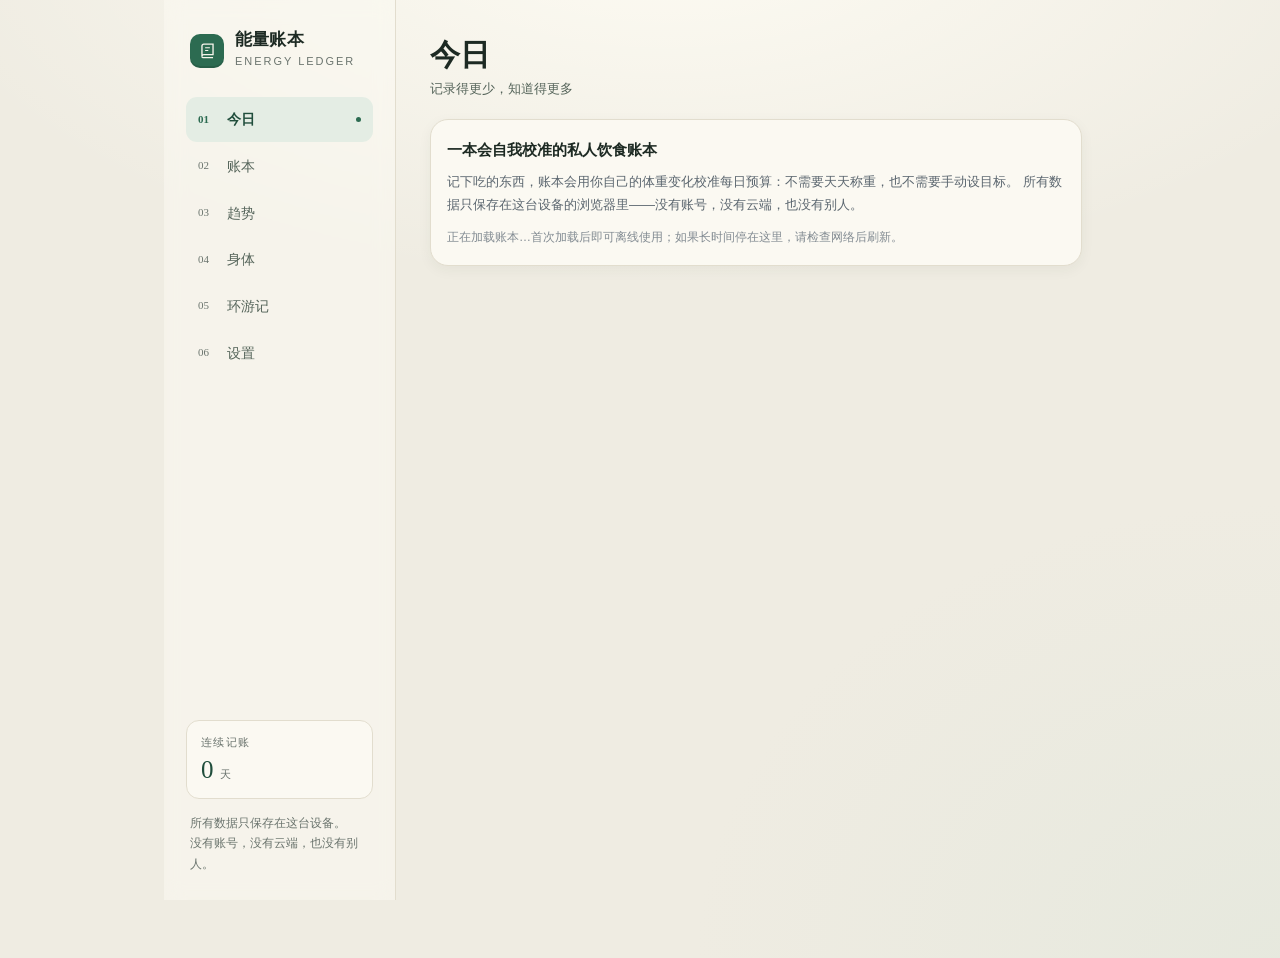
==== commit b5cd09ad: "v5.6 R1 代码轮: 实时换肤家族CSS保障(P1) + 预绘补十套a-*首帧 + 文档失真修正 + check_v56(50断言)" ====
--- a/index.html
+++ b/index.html
@@ -9,12 +9,13 @@
 <link rel="icon" href="data:image/svg+xml,%3Csvg xmlns='http://www.w3.org/2000/svg' viewBox='0 0 32 32'%3E%3Crect width='32' height='32' rx='8' fill='%232F6B4F'/%3E%3Cpath d='M11 8v13.2c0 .9.8 1.5 1.8 1.5H22' fill='none' stroke='%23EFECE2' stroke-width='2'/%3E%3Cpath d='M15 12h5' stroke='%23EFECE2' stroke-width='2'/%3E%3C/svg%3E" type="image/svg+xml">
 <link rel="manifest" href="manifest.webmanifest">
 <script>/* 版本号唯一来源：build.py 会把这里与所有 ?v= 同步为 version.json 里的版本 */
-window.__EL_VER = '5.5.5';</script>
-<link rel="stylesheet" href="assets/app.css?v=5.5.5">
-<link rel="stylesheet" href="assets/skins-v43.css?v=5.5.5">
-<link rel="stylesheet" href="assets/skins-v5.css?v=5.5.5">
-<link rel="stylesheet" href="assets/skins-v6.css?v=5.5.5">
-<link rel="stylesheet" href="assets/skins-m.css?v=5.5.5">
+window.__EL_VER = '6.0.0';</script>
+<link rel="stylesheet" href="assets/app.css?v=6.0.0">
+<link rel="stylesheet" href="assets/skins-v43.css?v=6.0.0">
+<link rel="stylesheet" href="assets/skins-v5.css?v=6.0.0">
+<link rel="stylesheet" href="assets/skins-v6.css?v=6.0.0">
+<link rel="stylesheet" href="assets/skins-m.css?v=6.0.0">
+<link rel="stylesheet" href="assets/skins-l.css?v=6.0.0">
 <script>/* 已选强化皮肤时：先把皮肤样式表与 data-skin/主题写进首屏，再让第一屏渲染。
    原因：等 app.js 再挂属性，标题字体会在首屏骨架之后才换，实测造成 0.001~0.002 的 CLS；
    样式表后到还会改动卡片内距与底栏按钮宽度（0.036）。默认纸面皮肤不触发，首屏零皮肤请求。 */
@@ -23,23 +24,26 @@
     var s = JSON.parse(localStorage.getItem('energy-ledger.v2') || '{}');
     var id = (s.skins && s.skins.active) || 'paper';
     var OLDGEN = /^(a-(sakura|galaxy|neon|wuxia|fireworks)|g0\d|g1\d|g2[0-5])$/;
+    var A10GEN = /^a-(aurora|chart|chrome|culture|glass|polar|pulse|radio|tidal|type)$/;  /* v5.6：十套 a-* 数据/材质皮肤补首帧（样式在 v43/v5 静态层，无需注入） */
     var V6SKIN = /^g(2[6-9]|3[0-5])$/;
-    var V7SKIN = /^g(3[6-9]|[4-8][0-9])$/;
-    if (!OLDGEN.test(id) && !V6SKIN.test(id) && !V7SKIN.test(id)) return;
+    var V7SKIN = /^g(3[6-9]|[4-8][0-9]|9[0-9]|1[0-2][0-9]|13[0-5])$/;  /* v6.0：精确覆盖 g36–g135（验证1修复：旧写法 1[0-3][0-9] 会让假 id g136–g139 误入预绘注入）；v6.1：并入 v5.6 的 A10GEN 分支 */
+    if (!OLDGEN.test(id) && !A10GEN.test(id) && !V6SKIN.test(id) && !V7SKIN.test(id)) return;
     var th = (s.settings && s.settings.theme) || 'auto';
     if (th === 'auto') th = matchMedia('(prefers-color-scheme: dark)').matches ? 'dark' : 'light';
     var r = document.documentElement;
     r.setAttribute('data-skin', id);
     r.setAttribute('data-theme', th);
-    r.setAttribute('data-skin-gen', '1');
+    if (!A10GEN.test(id)) r.setAttribute('data-skin-gen', '1');
     r.classList.add('skinned');
     if (V6SKIN.test(id)) r.setAttribute('data-skin-v6', '1');  /* 首帧就位：舞台容器不等 JS */
     if (V7SKIN.test(id)) r.setAttribute('data-skin-v7', '1');  /* v5.5：机制舞台首帧就位 */
-    var l = document.createElement('link');
-    l.rel = 'stylesheet'; l.id = 'skinsGenCss';
-    l.href = V7SKIN.test(id) ? 'assets/skins-v7.css?v=5.5.5'
-      : V6SKIN.test(id) ? 'assets/skins-v6.css?v=5.5.5' : 'assets/skins-gen.css?v=5.5.5';
-    document.head.appendChild(l);
+    if (!A10GEN.test(id)) {  /* v6.1：a-* 十套不注入 gen.css（v43/v5 静态已含，省 30KB 无谓请求） */
+      var l = document.createElement('link');
+      l.rel = 'stylesheet'; l.id = 'skinsGenCss';
+      l.href = V7SKIN.test(id) ? 'assets/skins-v7.css?v=6.0.0'
+        : V6SKIN.test(id) ? 'assets/skins-v6.css?v=6.0.0' : 'assets/skins-gen.css?v=6.0.0';
+      document.head.appendChild(l);
+    }
   } catch (e) {}
 })();</script>
 <style>
@@ -190,17 +194,17 @@
 <input type="file" id="wearableFile" accept=".xml,.csv,text/xml,text/csv,application/xml" hidden>
 
 <script>document.documentElement.classList.add('js');</script>
-<script src="assets/data.js?v=5.5.5" defer></script>
-<script src="assets/engine.js?v=5.5.5" defer></script>
-<script src="assets/wellness.js?v=5.5.5" defer></script>
-<script src="assets/gender.js?v=5.5.5" defer></script>
-<script src="assets/extras.js?v=5.5.5" defer></script>
-<script src="assets/foodlib.js?v=5.5.5" defer></script>
-<script src="assets/skin-fx.js?v=5.5.5" defer></script>
-<script src="assets/skins-gen.js?v=5.5.5" defer></script>
-<script src="assets/skins-v6.js?v=5.5.5" defer></script>
-<script src="assets/skins-v7.js?v=5.5.5" defer></script>
-<script src="assets/app.js?v=5.5.5" defer></script>
+<script src="assets/data.js?v=6.0.0" defer></script>
+<script src="assets/engine.js?v=6.0.0" defer></script>
+<script src="assets/wellness.js?v=6.0.0" defer></script>
+<script src="assets/gender.js?v=6.0.0" defer></script>
+<script src="assets/extras.js?v=6.0.0" defer></script>
+<script src="assets/foodlib.js?v=6.0.0" defer></script>
+<script src="assets/skin-fx.js?v=6.0.0" defer></script>
+<script src="assets/skins-gen.js?v=6.0.0" defer></script>
+<script src="assets/skins-v6.js?v=6.0.0" defer></script>
+<script src="assets/skins-v7.js?v=6.0.0" defer></script>
+<script src="assets/app.js?v=6.0.0" defer></script>
 <!-- 兑换码 / 版本公告 / 维护模块：已移出关键路径，由 app.js 的 ensureScript 按需拉起 -->
 </body>
 </html>
--- a/assets/skins-v6.css
+++ b/assets/skins-v6.css
@@ -908,3 +908,38 @@
   html[data-skin-v6="1"] #skinStage { height: calc(var(--sk-stage-dom) * .92); max-width: 640px; }
 }
 /* ---- 结束 · skins-v6.css ---- */
+
+/* ============================================================
+   §X 全员识别 3.0 · v6 皮肤（g26–g35）页头徽记 / 形状语言 / tabbar 指示
+   v6.0 新增：与 v7 生成器（gen_v7.py §8）同构的三件套；徽记字全池唯一。
+   ============================================================ */
+html[data-skin="g26"] .page-head .page-title::after { content: "饭"; display: inline-grid; vertical-align: 2px; margin-left: 9px; width: 22px; height: 22px; place-items: center; font-size: 12px; font-weight: 600; font-family: var(--serif, serif); border: 1px solid var(--line-2); border-radius: 6px; color: var(--green); background: var(--green-soft); opacity: .92; pointer-events: none; }
+html[data-skin="g27"] .page-head .page-title::after { content: "柜"; display: inline-grid; vertical-align: 2px; margin-left: 9px; width: 22px; height: 22px; place-items: center; font-size: 12px; font-weight: 600; font-family: var(--serif, serif); border: 1px solid var(--line-2); border-radius: 6px; color: var(--green); background: var(--green-soft); opacity: .92; pointer-events: none; }
+html[data-skin="g28"] .page-head .page-title::after { content: "带"; display: inline-grid; vertical-align: 2px; margin-left: 9px; width: 22px; height: 22px; place-items: center; font-size: 12px; font-weight: 600; font-family: var(--serif, serif); border: 1px solid var(--line-2); border-radius: 6px; color: var(--green); background: var(--green-soft); opacity: .92; pointer-events: none; }
+html[data-skin="g29"] .page-head .page-title::after { content: "秤"; display: inline-grid; vertical-align: 2px; margin-left: 9px; width: 22px; height: 22px; place-items: center; font-size: 12px; font-weight: 600; font-family: var(--serif, serif); border: 1px solid var(--line-2); border-radius: 6px; color: var(--green); background: var(--green-soft); opacity: .92; pointer-events: none; }
+html[data-skin="g30"] .page-head .page-title::after { content: "叠"; display: inline-grid; vertical-align: 2px; margin-left: 9px; width: 22px; height: 22px; place-items: center; font-size: 12px; font-weight: 600; font-family: var(--serif, serif); border: 1px solid var(--line-2); border-radius: 6px; color: var(--green); background: var(--green-soft); opacity: .92; pointer-events: none; }
+html[data-skin="g31"] .page-head .page-title::after { content: "瓶"; display: inline-grid; vertical-align: 2px; margin-left: 9px; width: 22px; height: 22px; place-items: center; font-size: 12px; font-weight: 600; font-family: var(--serif, serif); border: 1px solid var(--line-2); border-radius: 6px; color: var(--green); background: var(--green-soft); opacity: .92; pointer-events: none; }
+html[data-skin="g32"] .page-head .page-title::after { content: "印"; display: inline-grid; vertical-align: 2px; margin-left: 9px; width: 22px; height: 22px; place-items: center; font-size: 12px; font-weight: 600; font-family: var(--serif, serif); border: 1px solid var(--line-2); border-radius: 6px; color: var(--green); background: var(--green-soft); opacity: .92; pointer-events: none; }
+html[data-skin="g33"] .page-head .page-title::after { content: "路"; display: inline-grid; vertical-align: 2px; margin-left: 9px; width: 22px; height: 22px; place-items: center; font-size: 12px; font-weight: 600; font-family: var(--serif, serif); border: 1px solid var(--line-2); border-radius: 6px; color: var(--green); background: var(--green-soft); opacity: .92; pointer-events: none; }
+html[data-skin="g34"] .page-head .page-title::after { content: "罐"; display: inline-grid; vertical-align: 2px; margin-left: 9px; width: 22px; height: 22px; place-items: center; font-size: 12px; font-weight: 600; font-family: var(--serif, serif); border: 1px solid var(--line-2); border-radius: 6px; color: var(--green); background: var(--green-soft); opacity: .92; pointer-events: none; }
+html[data-skin="g35"] .page-head .page-title::after { content: "贴"; display: inline-grid; vertical-align: 2px; margin-left: 9px; width: 22px; height: 22px; place-items: center; font-size: 12px; font-weight: 600; font-family: var(--serif, serif); border: 1px solid var(--line-2); border-radius: 6px; color: var(--green); background: var(--green-soft); opacity: .92; pointer-events: none; }
+html[data-skin="g26"] .card { border-radius: 2px 12px 2px 12px; }
+html[data-skin="g27"] .card { border-radius: 4px; }
+html[data-skin="g28"] .card { border-radius: 14px; }
+html[data-skin="g29"] .card { border-radius: 3px; }
+html[data-skin="g30"] .card { border-radius: 18px 4px 18px 4px; }
+html[data-skin="g31"] .card { border-radius: 20px 8px 20px 8px; }
+html[data-skin="g32"] .card { border-radius: 3px; }
+html[data-skin="g33"] .card { border-radius: 6px 16px 6px 16px; }
+html[data-skin="g34"] .card { border-radius: 16px; }
+html[data-skin="g35"] .card { border-radius: 4px 14px 4px 14px; }
+html[data-skin="g26"] .tabbar button.on::before { width:12px;height:6px;border-radius:1px;transform:translateX(-50%);background:linear-gradient(90deg,var(--green) 0 5px,transparent 5px 7px,var(--green) 7px); opacity: .95; }
+html[data-skin="g27"] .tabbar button.on::before { width:3px;height:12px;border-radius:2px; opacity: .95; }
+html[data-skin="g28"] .tabbar button.on::before { width:14px;height:4px;border-radius:3px;background:linear-gradient(90deg,var(--green) 0 4px,transparent 4px 10px,var(--green) 10px); opacity: .95; }
+html[data-skin="g29"] .tabbar button.on::before { width:10px;height:9px;transform:translateX(-50%);background:none;border:1.6px solid var(--green);border-top:none;border-radius:0 0 6px 6px;box-sizing:border-box; opacity: .95; }
+html[data-skin="g30"] .tabbar button.on::before { width:8px;height:8px;border-radius:8px 8px 0 0;transform:translateX(-50%); opacity: .95; }
+html[data-skin="g31"] .tabbar button.on::before { width:8px;height:8px;border-radius:50%;transform:translateX(-50%);background:none;border:2px solid var(--green);box-sizing:border-box; opacity: .95; }
+html[data-skin="g32"] .tabbar button.on::before { width:9px;height:9px;border-radius:2px;transform:translateX(-50%) rotate(45deg);background:var(--seal, var(--red));box-sizing:border-box; opacity: .95; }
+html[data-skin="g33"] .tabbar button.on::before { width:9px;height:4px;border-radius:2px;background:linear-gradient(90deg,var(--green) 0 3.5px,transparent 3.5px 5.5px,var(--green) 5.5px); opacity: .95; }
+html[data-skin="g34"] .tabbar button.on::before { width:6px;height:6px;border-radius:1px;transform:translateX(-50%) rotate(45deg); opacity: .95; }
+html[data-skin="g35"] .tabbar button.on::before { width:8px;height:7px;transform:translateX(-50%);background:var(--green);clip-path:polygon(50% 0,100% 100%,0 100%); opacity: .95; }
--- a/assets/skins-m.css
+++ b/assets/skins-m.css
@@ -1,5 +1,5 @@
 /* ============================================================================
-   skins-m.css · v5.5 移动身份层（55 套存量皮肤）
+   skins-m.css · v5.5 移动身份层（40 套存量皮肤：g01–g25 / 5 套立绘 / 10 套 a-*）
    ----------------------------------------------------------------------------
    由 tools/gen_m.py 生成。每套皮肤三层身份：
    ① 专属舞台场景（.app-main::before 背景层，零请求零 DOM）
@@ -7,6 +7,7 @@
    ③ 形状语言（卡片圆角 + tabbar 选中指示形状）
    纪律：paper 默认态零影响（全部规则要求 html[data-skin="…"]）；
    立绘 5 套场景从轻（body 已有立绘层）；reduced-motion 天然静态（无动画）。
+   v6.0 修正（验证1/5）：本文件历史注释误写「55 套」，实际覆盖 40 套——已按 M 表实数更正。
    ============================================================================ */
 
 /* 徽记基座：内联跟随页标题（v5.5 验证4/5 修复：绝对定位 right:2px 会与
@@ -22,7 +23,7 @@
 html[data-skin="g01"] .app-main::before {
   background: radial-gradient(16% 42% at 28% 86%, rgba(255,255,255,.5), transparent 72%),radial-gradient(14% 36% at 48% 92%, rgba(255,255,255,.42), transparent 72%),radial-gradient(18% 44% at 68% 84%, rgba(255,255,255,.46), transparent 72%),linear-gradient(180deg, var(--paper-deep) 0%, transparent 78%),linear-gradient(180deg, transparent 80%, rgba(255,255,255,.38) 80%, transparent 100%);
 }
-html[data-skin="g01"] .page-head .page-title::after { content: "汤"; display: inline-grid; vertical-align: 2px; margin-left: 9px; width: 22px; height: 22px; place-items: center; font-size: 12px; font-weight: 600; font-family: var(--serif, serif); border: 1px solid var(--line-2); border-radius: 6px; color: var(--green); background: var(--green-soft); opacity: .92; pointer-events: none; }
+html[data-skin="g01"][data-skin][data-theme] .page-head .page-title::after { content: "汤"; display: inline-grid; vertical-align: 2px; margin-left: 9px; width: 22px; height: 22px; place-items: center; font-size: 12px; font-weight: 600; font-family: var(--serif, serif); border: 1px solid var(--line-2); border-radius: 6px; color: var(--green); background: var(--green-soft); opacity: .92; pointer-events: none; }
 html[data-skin="g01"] .card { border-radius: 4px 18px 4px 18px; }
 html[data-skin="g01"] .tabbar button.on::before { width:8px;height:8px;border-radius:8px 8px 0 0;transform:translateX(-50%); opacity: .95; }
 
@@ -30,7 +31,7 @@
 html[data-skin="g02"] .app-main::before {
   background: repeating-linear-gradient(115deg, rgba(255,255,255,.07) 0 8px, transparent 8px 30px),radial-gradient(circle 4px at 22% 78%, rgba(255,255,255,.4) 96%, transparent),radial-gradient(circle 3px at 30% 64%, rgba(255,255,255,.3) 96%, transparent),radial-gradient(circle 5px at 38% 82%, rgba(255,255,255,.28) 96%, transparent),radial-gradient(circle 3px at 70% 58%, rgba(255,255,255,.3) 96%, transparent),linear-gradient(180deg, var(--paper-deep) 0%, transparent 46%),linear-gradient(180deg, transparent 55%, rgba(20,50,48,.22) 100%);
 }
-html[data-skin="g02"] .page-head .page-title::after { content: "鲸"; display: inline-grid; vertical-align: 2px; margin-left: 9px; width: 22px; height: 22px; place-items: center; font-size: 12px; font-weight: 600; font-family: var(--serif, serif); border: 1px solid var(--line-2); border-radius: 6px; color: var(--green); background: var(--green-soft); opacity: .92; pointer-events: none; }
+html[data-skin="g02"][data-skin][data-theme] .page-head .page-title::after { content: "鲸"; display: inline-grid; vertical-align: 2px; margin-left: 9px; width: 22px; height: 22px; place-items: center; font-size: 12px; font-weight: 600; font-family: var(--serif, serif); border: 1px solid var(--line-2); border-radius: 6px; color: var(--green); background: var(--green-soft); opacity: .92; pointer-events: none; }
 html[data-skin="g02"] .card { border-radius: 18px 18px 4px 18px; }
 html[data-skin="g02"] .tabbar button.on::before { width:3px;height:12px;border-radius:2px; opacity: .95; }
 
@@ -38,7 +39,7 @@
 html[data-skin="g03"] .app-main::before {
   background: linear-gradient(180deg, transparent 18%, rgba(255,255,255,.8) 26%, rgba(255,255,255,.4) 34%, transparent 46%),repeating-linear-gradient(90deg, rgba(60,70,80,.10) 0 16px, transparent 16px 28px),linear-gradient(180deg, var(--paper-deep) 0%, transparent 80%),linear-gradient(180deg, transparent 82%, rgba(90,100,110,.16) 84%, transparent 96%);
 }
-html[data-skin="g03"] .page-head .page-title::after { content: "云"; display: inline-grid; vertical-align: 2px; margin-left: 9px; width: 22px; height: 22px; place-items: center; font-size: 12px; font-weight: 600; font-family: var(--serif, serif); border: 1px solid var(--line-2); border-radius: 6px; color: var(--green); background: var(--green-soft); opacity: .92; pointer-events: none; }
+html[data-skin="g03"][data-skin][data-theme] .page-head .page-title::after { content: "云"; display: inline-grid; vertical-align: 2px; margin-left: 9px; width: 22px; height: 22px; place-items: center; font-size: 12px; font-weight: 600; font-family: var(--serif, serif); border: 1px solid var(--line-2); border-radius: 6px; color: var(--green); background: var(--green-soft); opacity: .92; pointer-events: none; }
 html[data-skin="g03"] .card { border-radius: 3px; }
 html[data-skin="g03"] .tabbar button.on::before { width:3px;height:12px;border-radius:2px; opacity: .95; }
 
@@ -46,7 +47,7 @@
 html[data-skin="g04"] .app-main::before {
   background: radial-gradient(circle 42px at 78% 34%, rgba(255,176,88,.42), rgba(255,176,88,.10) 62%, transparent 70%),repeating-linear-gradient(0deg, rgba(120,80,40,.05) 0 2px, transparent 2px 7px),linear-gradient(180deg, var(--paper-deep) 0%, transparent 86%),linear-gradient(180deg, transparent 72%, rgba(140,80,30,.16) 100%);
 }
-html[data-skin="g04"] .page-head .page-title::after { content: "昏"; display: inline-grid; vertical-align: 2px; margin-left: 9px; width: 22px; height: 22px; place-items: center; font-size: 12px; font-weight: 600; font-family: var(--serif, serif); border: 1px solid var(--line-2); border-radius: 6px; color: var(--green); background: var(--green-soft); opacity: .92; pointer-events: none; }
+html[data-skin="g04"][data-skin][data-theme] .page-head .page-title::after { content: "昏"; display: inline-grid; vertical-align: 2px; margin-left: 9px; width: 22px; height: 22px; place-items: center; font-size: 12px; font-weight: 600; font-family: var(--serif, serif); border: 1px solid var(--line-2); border-radius: 6px; color: var(--green); background: var(--green-soft); opacity: .92; pointer-events: none; }
 html[data-skin="g04"] .card { border-radius: 3px 14px 14px 14px; }
 html[data-skin="g04"] .tabbar button.on::before { width:6px;height:6px;border-radius:1px;transform:translateX(-50%) rotate(45deg); opacity: .95; }
 
@@ -54,7 +55,7 @@
 html[data-skin="g05"] .app-main::before {
   background: repeating-linear-gradient(90deg, transparent 0 34px, rgba(96,120,74,.18) 34px 38px, transparent 38px 76px),repeating-linear-gradient(78deg, rgba(255,255,255,.12) 0 1px, transparent 1px 15px),linear-gradient(180deg, var(--paper-deep) 0%, transparent 84%);
 }
-html[data-skin="g05"] .page-head .page-title::after { content: "竹"; display: inline-grid; vertical-align: 2px; margin-left: 9px; width: 22px; height: 22px; place-items: center; font-size: 12px; font-weight: 600; font-family: var(--serif, serif); border: 1px solid var(--line-2); border-radius: 6px; color: var(--green); background: var(--green-soft); opacity: .92; pointer-events: none; }
+html[data-skin="g05"][data-skin][data-theme] .page-head .page-title::after { content: "竹"; display: inline-grid; vertical-align: 2px; margin-left: 9px; width: 22px; height: 22px; place-items: center; font-size: 12px; font-weight: 600; font-family: var(--serif, serif); border: 1px solid var(--line-2); border-radius: 6px; color: var(--green); background: var(--green-soft); opacity: .92; pointer-events: none; }
 html[data-skin="g05"] .card { border-radius: 2px 16px 2px 16px; }
 html[data-skin="g05"] .tabbar button.on::before { width:14px;height:4px;border-radius:3px;background:linear-gradient(90deg,var(--green) 0 4px,transparent 4px 10px,var(--green) 10px); opacity: .95; }
 
@@ -62,7 +63,7 @@
 html[data-skin="g06"] .app-main::before {
   background: radial-gradient(52% 62% at 50% -12%, rgba(255,206,138,.30), transparent 72%),repeating-linear-gradient(0deg, transparent 0 26px, rgba(64,44,34,.15) 26px 28px),linear-gradient(180deg, var(--paper-deep) 0%, transparent 90%);
 }
-html[data-skin="g06"] .page-head .page-title::after { content: "读"; display: inline-grid; vertical-align: 2px; margin-left: 9px; width: 22px; height: 22px; place-items: center; font-size: 12px; font-weight: 600; font-family: var(--serif, serif); border: 1px solid var(--line-2); border-radius: 6px; color: var(--green); background: var(--green-soft); opacity: .92; pointer-events: none; }
+html[data-skin="g06"][data-skin][data-theme] .page-head .page-title::after { content: "读"; display: inline-grid; vertical-align: 2px; margin-left: 9px; width: 22px; height: 22px; place-items: center; font-size: 12px; font-weight: 600; font-family: var(--serif, serif); border: 1px solid var(--line-2); border-radius: 6px; color: var(--green); background: var(--green-soft); opacity: .92; pointer-events: none; }
 html[data-skin="g06"] .card { border-radius: 4px; }
 html[data-skin="g06"] .tabbar button.on::before { width:3px;height:12px;border-radius:2px; opacity: .95; }
 
@@ -70,7 +71,7 @@
 html[data-skin="g07"] .app-main::before {
   background: linear-gradient(100deg, transparent 8%, rgba(120,220,170,.20) 28%, rgba(140,190,255,.16) 48%, rgba(190,150,255,.12) 64%, transparent 82%),radial-gradient(circle 2px at 18% 30%, rgba(255,255,255,.8) 96%, transparent),radial-gradient(circle 2px at 64% 22%, rgba(255,255,255,.7) 96%, transparent),linear-gradient(180deg, var(--paper-deep) 0%, transparent 88%);
 }
-html[data-skin="g07"] .page-head .page-title::after { content: "光"; display: inline-grid; vertical-align: 2px; margin-left: 9px; width: 22px; height: 22px; place-items: center; font-size: 12px; font-weight: 600; font-family: var(--serif, serif); border: 1px solid var(--line-2); border-radius: 6px; color: var(--green); background: var(--green-soft); opacity: .92; pointer-events: none; }
+html[data-skin="g07"][data-skin][data-theme] .page-head .page-title::after { content: "光"; display: inline-grid; vertical-align: 2px; margin-left: 9px; width: 22px; height: 22px; place-items: center; font-size: 12px; font-weight: 600; font-family: var(--serif, serif); border: 1px solid var(--line-2); border-radius: 6px; color: var(--green); background: var(--green-soft); opacity: .92; pointer-events: none; }
 html[data-skin="g07"] .card { border-radius: 16px 16px 4px 4px; }
 html[data-skin="g07"] .tabbar button.on::before { width:6px;height:6px;border-radius:1px;transform:translateX(-50%) rotate(45deg); opacity: .95; }
 
@@ -78,15 +79,15 @@
 html[data-skin="g08"] .app-main::before {
   background: linear-gradient(180deg, transparent 24%, rgba(166,58,43,.30) 24% 29%, transparent 29%),radial-gradient(circle 6px at 24% 44%, rgba(214,120,60,.4) 96%, transparent),radial-gradient(circle 6px at 76% 44%, rgba(214,120,60,.4) 96%, transparent),linear-gradient(180deg, var(--paper-deep) 0%, transparent 86%);
 }
-html[data-skin="g08"] .page-head .page-title::after { content: "庭"; display: inline-grid; vertical-align: 2px; margin-left: 9px; width: 22px; height: 22px; place-items: center; font-size: 12px; font-weight: 600; font-family: var(--serif, serif); border: 1px solid var(--line-2); border-radius: 6px; color: var(--green); background: var(--green-soft); opacity: .92; pointer-events: none; }
+html[data-skin="g08"][data-skin][data-theme] .page-head .page-title::after { content: "庭"; display: inline-grid; vertical-align: 2px; margin-left: 9px; width: 22px; height: 22px; place-items: center; font-size: 12px; font-weight: 600; font-family: var(--serif, serif); border: 1px solid var(--line-2); border-radius: 6px; color: var(--green); background: var(--green-soft); opacity: .92; pointer-events: none; }
 html[data-skin="g08"] .card { border-radius: 4px 4px 14px 14px; }
 html[data-skin="g08"] .tabbar button.on::before { width:8px;height:8px;border-radius:8px 8px 0 0;transform:translateX(-50%); opacity: .95; }
 
-/* ---- g09 · 徽记「电」 · 舞台场景 ---- */
+/* ---- g09 · 徽记「森」 · 舞台场景 ---- */
 html[data-skin="g09"] .app-main::before {
   background: repeating-linear-gradient(0deg, rgba(80,110,190,.07) 0 1px, transparent 1px 22px),repeating-linear-gradient(90deg, rgba(80,110,190,.07) 0 1px, transparent 1px 22px),radial-gradient(circle 3px at 30% 40%, rgba(120,220,255,.5) 96%, transparent),radial-gradient(circle 3px at 62% 28%, rgba(120,220,255,.45) 96%, transparent),linear-gradient(180deg, var(--paper-deep) 0%, transparent 84%);
 }
-html[data-skin="g09"] .page-head .page-title::after { content: "电"; display: inline-grid; vertical-align: 2px; margin-left: 9px; width: 22px; height: 22px; place-items: center; font-size: 12px; font-weight: 600; font-family: var(--serif, serif); border: 1px solid var(--line-2); border-radius: 6px; color: var(--green); background: var(--green-soft); opacity: .92; pointer-events: none; }
+html[data-skin="g09"][data-skin][data-theme] .page-head .page-title::after { content: "森"; display: inline-grid; vertical-align: 2px; margin-left: 9px; width: 22px; height: 22px; place-items: center; font-size: 12px; font-weight: 600; font-family: var(--serif, serif); border: 1px solid var(--line-2); border-radius: 6px; color: var(--green); background: var(--green-soft); opacity: .92; pointer-events: none; }
 html[data-skin="g09"] .card { border-radius: 4px; }
 html[data-skin="g09"] .tabbar button.on::before { width:3px;height:12px;border-radius:2px; opacity: .95; }
 
@@ -94,7 +95,7 @@
 html[data-skin="g10"] .app-main::before {
   background: radial-gradient(130% 44% at 50% 108%, rgba(150,110,60,.30), transparent 70%),radial-gradient(circle 2px at 26% 26%, rgba(255,255,240,.9) 96%, transparent),radial-gradient(circle 2px at 44% 18%, rgba(255,255,240,.8) 96%, transparent),radial-gradient(circle 2px at 82% 30%, rgba(255,255,240,.85) 96%, transparent),linear-gradient(180deg, var(--paper-deep) 0%, transparent 90%);
 }
-html[data-skin="g10"] .page-head .page-title::after { content: "漠"; display: inline-grid; vertical-align: 2px; margin-left: 9px; width: 22px; height: 22px; place-items: center; font-size: 12px; font-weight: 600; font-family: var(--serif, serif); border: 1px solid var(--line-2); border-radius: 6px; color: var(--green); background: var(--green-soft); opacity: .92; pointer-events: none; }
+html[data-skin="g10"][data-skin][data-theme] .page-head .page-title::after { content: "漠"; display: inline-grid; vertical-align: 2px; margin-left: 9px; width: 22px; height: 22px; place-items: center; font-size: 12px; font-weight: 600; font-family: var(--serif, serif); border: 1px solid var(--line-2); border-radius: 6px; color: var(--green); background: var(--green-soft); opacity: .92; pointer-events: none; }
 html[data-skin="g10"] .card { border-radius: 2px 18px 18px 18px; }
 html[data-skin="g10"] .tabbar button.on::before { width:6px;height:6px;border-radius:1px;transform:translateX(-50%) rotate(45deg); opacity: .95; }
 
@@ -102,7 +103,7 @@
 html[data-skin="g11"] .app-main::before {
   background: repeating-linear-gradient(96deg, rgba(120,130,150,.16) 0 1px, transparent 1px 11px),radial-gradient(46% 52% at 82% 18%, rgba(220,160,90,.28), transparent 72%),linear-gradient(180deg, var(--paper-deep) 0%, transparent 88%);
 }
-html[data-skin="g11"] .page-head .page-title::after { content: "咖"; display: inline-grid; vertical-align: 2px; margin-left: 9px; width: 22px; height: 22px; place-items: center; font-size: 12px; font-weight: 600; font-family: var(--serif, serif); border: 1px solid var(--line-2); border-radius: 6px; color: var(--green); background: var(--green-soft); opacity: .92; pointer-events: none; }
+html[data-skin="g11"][data-skin][data-theme] .page-head .page-title::after { content: "咖"; display: inline-grid; vertical-align: 2px; margin-left: 9px; width: 22px; height: 22px; place-items: center; font-size: 12px; font-weight: 600; font-family: var(--serif, serif); border: 1px solid var(--line-2); border-radius: 6px; color: var(--green); background: var(--green-soft); opacity: .92; pointer-events: none; }
 html[data-skin="g11"] .card { border-radius: 14px 4px 14px 14px; }
 html[data-skin="g11"] .tabbar button.on::before { width:8px;height:8px;border-radius:8px 8px 0 0;transform:translateX(-50%); opacity: .95; }
 
@@ -110,7 +111,7 @@
 html[data-skin="g12"] .app-main::before {
   background: linear-gradient(180deg, transparent 26%, rgba(166,58,43,.34) 26% 31%, transparent 31%),repeating-linear-gradient(90deg, transparent 0 44%, rgba(166,58,43,.26) 44% 47%, transparent 47% 53%, rgba(166,58,43,.26) 53% 56%, transparent 56%),radial-gradient(circle 2px at 20% 60%, rgba(255,255,255,.9) 96%, transparent),radial-gradient(circle 2px at 58% 50%, rgba(255,255,255,.85) 96%, transparent),linear-gradient(180deg, var(--paper-deep) 0%, transparent 88%);
 }
-html[data-skin="g12"] .page-head .page-title::after { content: "初"; display: inline-grid; vertical-align: 2px; margin-left: 9px; width: 22px; height: 22px; place-items: center; font-size: 12px; font-weight: 600; font-family: var(--serif, serif); border: 1px solid var(--line-2); border-radius: 6px; color: var(--green); background: var(--green-soft); opacity: .92; pointer-events: none; }
+html[data-skin="g12"][data-skin][data-theme] .page-head .page-title::after { content: "初"; display: inline-grid; vertical-align: 2px; margin-left: 9px; width: 22px; height: 22px; place-items: center; font-size: 12px; font-weight: 600; font-family: var(--serif, serif); border: 1px solid var(--line-2); border-radius: 6px; color: var(--green); background: var(--green-soft); opacity: .92; pointer-events: none; }
 html[data-skin="g12"] .card { border-radius: 4px 4px 16px 4px; }
 html[data-skin="g12"] .tabbar button.on::before { width:3px;height:12px;border-radius:2px; opacity: .95; }
 
@@ -118,7 +119,7 @@
 html[data-skin="g13"] .app-main::before {
   background: repeating-linear-gradient(90deg, rgba(150,190,170,.14) 0 2px, transparent 2px 44px),repeating-linear-gradient(0deg, rgba(150,190,170,.10) 0 2px, transparent 2px 36px),radial-gradient(circle 3px at 30% 74%, rgba(255,255,255,.5) 96%, transparent),radial-gradient(circle 2px at 66% 82%, rgba(255,255,255,.45) 96%, transparent),linear-gradient(180deg, var(--paper-deep) 0%, transparent 90%);
 }
-html[data-skin="g13"] .page-head .page-title::after { content: "玻"; display: inline-grid; vertical-align: 2px; margin-left: 9px; width: 22px; height: 22px; place-items: center; font-size: 12px; font-weight: 600; font-family: var(--serif, serif); border: 1px solid var(--line-2); border-radius: 6px; color: var(--green); background: var(--green-soft); opacity: .92; pointer-events: none; }
+html[data-skin="g13"][data-skin][data-theme] .page-head .page-title::after { content: "玻"; display: inline-grid; vertical-align: 2px; margin-left: 9px; width: 22px; height: 22px; place-items: center; font-size: 12px; font-weight: 600; font-family: var(--serif, serif); border: 1px solid var(--line-2); border-radius: 6px; color: var(--green); background: var(--green-soft); opacity: .92; pointer-events: none; }
 html[data-skin="g13"] .card { border-radius: 12px; }
 html[data-skin="g13"] .tabbar button.on::before { width:9px;height:4px;border-radius:2px;background:linear-gradient(90deg,var(--green) 0 3.5px,transparent 3.5px 5.5px,var(--green) 5.5px); opacity: .95; }
 
@@ -126,7 +127,7 @@
 html[data-skin="g14"] .app-main::before {
   background: radial-gradient(circle 38px at 50% 58%, rgba(255,170,130,.42), rgba(255,170,130,.08) 64%, transparent 72%),repeating-conic-gradient(from -80deg at 50% 58%, rgba(255,190,150,.14) 0 3deg, transparent 3deg 14deg),linear-gradient(180deg, var(--paper-deep) 0%, transparent 92%);
 }
-html[data-skin="g14"] .page-head .page-title::after { content: "晓"; display: inline-grid; vertical-align: 2px; margin-left: 9px; width: 22px; height: 22px; place-items: center; font-size: 12px; font-weight: 600; font-family: var(--serif, serif); border: 1px solid var(--line-2); border-radius: 6px; color: var(--green); background: var(--green-soft); opacity: .92; pointer-events: none; }
+html[data-skin="g14"][data-skin][data-theme] .page-head .page-title::after { content: "晓"; display: inline-grid; vertical-align: 2px; margin-left: 9px; width: 22px; height: 22px; place-items: center; font-size: 12px; font-weight: 600; font-family: var(--serif, serif); border: 1px solid var(--line-2); border-radius: 6px; color: var(--green); background: var(--green-soft); opacity: .92; pointer-events: none; }
 html[data-skin="g14"] .card { border-radius: 18px 4px 18px 4px; }
 html[data-skin="g14"] .tabbar button.on::before { width:6px;height:6px;border-radius:1px;transform:translateX(-50%) rotate(45deg); opacity: .95; }
 
@@ -134,7 +135,7 @@
 html[data-skin="g15"] .app-main::before {
   background: conic-gradient(from 200deg at 72% 16%, rgba(255,224,150,.30) 0 14deg, transparent 16deg),radial-gradient(circle 7px at 72% 16%, rgba(255,232,170,.9) 60%, transparent 72%),linear-gradient(180deg, transparent 58%, rgba(70,110,150,.18) 58%, transparent 92%),linear-gradient(180deg, var(--paper-deep) 0%, transparent 60%);
 }
-html[data-skin="g15"] .page-head .page-title::after { content: "灯"; display: inline-grid; vertical-align: 2px; margin-left: 9px; width: 22px; height: 22px; place-items: center; font-size: 12px; font-weight: 600; font-family: var(--serif, serif); border: 1px solid var(--line-2); border-radius: 6px; color: var(--green); background: var(--green-soft); opacity: .92; pointer-events: none; }
+html[data-skin="g15"][data-skin][data-theme] .page-head .page-title::after { content: "灯"; display: inline-grid; vertical-align: 2px; margin-left: 9px; width: 22px; height: 22px; place-items: center; font-size: 12px; font-weight: 600; font-family: var(--serif, serif); border: 1px solid var(--line-2); border-radius: 6px; color: var(--green); background: var(--green-soft); opacity: .92; pointer-events: none; }
 html[data-skin="g15"] .card { border-radius: 4px 18px 18px 18px; }
 html[data-skin="g15"] .tabbar button.on::before { width:3px;height:12px;border-radius:2px; opacity: .95; }
 
@@ -142,7 +143,7 @@
 html[data-skin="g16"] .app-main::before {
   background: linear-gradient(180deg, transparent 34%, rgba(240,236,226,.65) 44%, rgba(240,236,226,.3) 56%, transparent 66%),repeating-linear-gradient(90deg, rgba(160,120,60,.12) 0 2px, transparent 2px 30px),linear-gradient(180deg, var(--paper-deep) 0%, transparent 88%);
 }
-html[data-skin="g16"] .page-head .page-title::after { content: "茶"; display: inline-grid; vertical-align: 2px; margin-left: 9px; width: 22px; height: 22px; place-items: center; font-size: 12px; font-weight: 600; font-family: var(--serif, serif); border: 1px solid var(--line-2); border-radius: 6px; color: var(--green); background: var(--green-soft); opacity: .92; pointer-events: none; }
+html[data-skin="g16"][data-skin][data-theme] .page-head .page-title::after { content: "茶"; display: inline-grid; vertical-align: 2px; margin-left: 9px; width: 22px; height: 22px; place-items: center; font-size: 12px; font-weight: 600; font-family: var(--serif, serif); border: 1px solid var(--line-2); border-radius: 6px; color: var(--green); background: var(--green-soft); opacity: .92; pointer-events: none; }
 html[data-skin="g16"] .card { border-radius: 2px 14px 2px 14px; }
 html[data-skin="g16"] .tabbar button.on::before { width:14px;height:4px;border-radius:3px;background:linear-gradient(90deg,var(--green) 0 4px,transparent 4px 10px,var(--green) 10px); opacity: .95; }
 
@@ -150,7 +151,7 @@
 html[data-skin="g17"] .app-main::before {
   background: radial-gradient(circle 4px at 22% 40%, rgba(196,90,48,.55) 96%, transparent),radial-gradient(circle 3px at 38% 26%, rgba(196,90,48,.45) 96%, transparent),radial-gradient(circle 5px at 58% 48%, rgba(214,120,60,.5) 96%, transparent),radial-gradient(circle 3px at 78% 30%, rgba(196,90,48,.42) 96%, transparent),linear-gradient(180deg, var(--paper-deep) 0%, transparent 84%);
 }
-html[data-skin="g17"] .page-head .page-title::after { content: "枫"; display: inline-grid; vertical-align: 2px; margin-left: 9px; width: 22px; height: 22px; place-items: center; font-size: 12px; font-weight: 600; font-family: var(--serif, serif); border: 1px solid var(--line-2); border-radius: 6px; color: var(--green); background: var(--green-soft); opacity: .92; pointer-events: none; }
+html[data-skin="g17"][data-skin][data-theme] .page-head .page-title::after { content: "枫"; display: inline-grid; vertical-align: 2px; margin-left: 9px; width: 22px; height: 22px; place-items: center; font-size: 12px; font-weight: 600; font-family: var(--serif, serif); border: 1px solid var(--line-2); border-radius: 6px; color: var(--green); background: var(--green-soft); opacity: .92; pointer-events: none; }
 html[data-skin="g17"] .card { border-radius: 4px 16px 4px 16px; }
 html[data-skin="g17"] .tabbar button.on::before { width:6px;height:6px;border-radius:1px;transform:translateX(-50%) rotate(45deg); opacity: .95; }
 
@@ -158,7 +159,7 @@
 html[data-skin="g18"] .app-main::before {
   background: radial-gradient(circle 26px at 24% 34%, transparent 52%, rgba(120,110,100,.28) 54% 62%, transparent 66%),radial-gradient(circle 18px at 64% 26%, transparent 52%, rgba(120,110,100,.24) 54% 62%, transparent 66%),radial-gradient(30% 40% at 44% 84%, rgba(255,255,255,.4), transparent 74%),linear-gradient(180deg, var(--paper-deep) 0%, transparent 88%);
 }
-html[data-skin="g18"] .page-head .page-title::after { content: "工"; display: inline-grid; vertical-align: 2px; margin-left: 9px; width: 22px; height: 22px; place-items: center; font-size: 12px; font-weight: 600; font-family: var(--serif, serif); border: 1px solid var(--line-2); border-radius: 6px; color: var(--green); background: var(--green-soft); opacity: .92; pointer-events: none; }
+html[data-skin="g18"][data-skin][data-theme] .page-head .page-title::after { content: "工"; display: inline-grid; vertical-align: 2px; margin-left: 9px; width: 22px; height: 22px; place-items: center; font-size: 12px; font-weight: 600; font-family: var(--serif, serif); border: 1px solid var(--line-2); border-radius: 6px; color: var(--green); background: var(--green-soft); opacity: .92; pointer-events: none; }
 html[data-skin="g18"] .card { border-radius: 3px; }
 html[data-skin="g18"] .tabbar button.on::before { width:3px;height:12px;border-radius:2px; opacity: .95; }
 
@@ -166,7 +167,7 @@
 html[data-skin="g19"] .app-main::before {
   background: linear-gradient(90deg, transparent 30%, rgba(210,230,226,.5) 34% 42%, rgba(210,230,226,.2) 46%, transparent 54%),repeating-linear-gradient(0deg, rgba(255,255,255,.16) 0 3px, transparent 3px 12px),radial-gradient(40% 26% at 38% 92%, rgba(230,240,238,.6), transparent 72%),linear-gradient(180deg, var(--paper-deep) 0%, transparent 84%);
 }
-html[data-skin="g19"] .page-head .page-title::after { content: "瀑"; display: inline-grid; vertical-align: 2px; margin-left: 9px; width: 22px; height: 22px; place-items: center; font-size: 12px; font-weight: 600; font-family: var(--serif, serif); border: 1px solid var(--line-2); border-radius: 6px; color: var(--green); background: var(--green-soft); opacity: .92; pointer-events: none; }
+html[data-skin="g19"][data-skin][data-theme] .page-head .page-title::after { content: "瀑"; display: inline-grid; vertical-align: 2px; margin-left: 9px; width: 22px; height: 22px; place-items: center; font-size: 12px; font-weight: 600; font-family: var(--serif, serif); border: 1px solid var(--line-2); border-radius: 6px; color: var(--green); background: var(--green-soft); opacity: .92; pointer-events: none; }
 html[data-skin="g19"] .card { border-radius: 16px 16px 4px 16px; }
 html[data-skin="g19"] .tabbar button.on::before { width:14px;height:4px;border-radius:3px;background:linear-gradient(90deg,var(--green) 0 4px,transparent 4px 10px,var(--green) 10px); opacity: .95; }
 
@@ -174,7 +175,7 @@
 html[data-skin="g20"] .app-main::before {
   background: linear-gradient(102deg, transparent 12%, rgba(140,220,200,.16) 30%, rgba(170,190,255,.14) 52%, transparent 72%),repeating-linear-gradient(64deg, transparent 0 40px, rgba(200,230,240,.35) 40px 41px, transparent 41px 90px),linear-gradient(180deg, var(--paper-deep) 0%, transparent 88%);
 }
-html[data-skin="g20"] .page-head .page-title::after { content: "冰"; display: inline-grid; vertical-align: 2px; margin-left: 9px; width: 22px; height: 22px; place-items: center; font-size: 12px; font-weight: 600; font-family: var(--serif, serif); border: 1px solid var(--line-2); border-radius: 6px; color: var(--green); background: var(--green-soft); opacity: .92; pointer-events: none; }
+html[data-skin="g20"][data-skin][data-theme] .page-head .page-title::after { content: "冰"; display: inline-grid; vertical-align: 2px; margin-left: 9px; width: 22px; height: 22px; place-items: center; font-size: 12px; font-weight: 600; font-family: var(--serif, serif); border: 1px solid var(--line-2); border-radius: 6px; color: var(--green); background: var(--green-soft); opacity: .92; pointer-events: none; }
 html[data-skin="g20"] .card { border-radius: 14px 4px 4px 14px; }
 html[data-skin="g20"] .tabbar button.on::before { width:6px;height:6px;border-radius:1px;transform:translateX(-50%) rotate(45deg); opacity: .95; }
 
@@ -182,15 +183,15 @@
 html[data-skin="g21"] .app-main::before {
   background: radial-gradient(circle 40px at 50% 40%, transparent 56%, rgba(120,130,90,.30) 58% 64%, transparent 68%),repeating-conic-gradient(from -10deg at 50% 40%, rgba(120,130,90,.22) 0 1.5deg, transparent 1.5deg 30deg),linear-gradient(180deg, var(--paper-deep) 0%, transparent 90%);
 }
-html[data-skin="g21"] .page-head .page-title::after { content: "钟"; display: inline-grid; vertical-align: 2px; margin-left: 9px; width: 22px; height: 22px; place-items: center; font-size: 12px; font-weight: 600; font-family: var(--serif, serif); border: 1px solid var(--line-2); border-radius: 6px; color: var(--green); background: var(--green-soft); opacity: .92; pointer-events: none; }
+html[data-skin="g21"][data-skin][data-theme] .page-head .page-title::after { content: "钟"; display: inline-grid; vertical-align: 2px; margin-left: 9px; width: 22px; height: 22px; place-items: center; font-size: 12px; font-weight: 600; font-family: var(--serif, serif); border: 1px solid var(--line-2); border-radius: 6px; color: var(--green); background: var(--green-soft); opacity: .92; pointer-events: none; }
 html[data-skin="g21"] .card { border-radius: 4px 4px 4px 18px; }
 html[data-skin="g21"] .tabbar button.on::before { width:3px;height:12px;border-radius:2px; opacity: .95; }
 
-/* ---- g22 · 徽记「灯」 · 舞台场景 ---- */
+/* ---- g22 · 徽记「畔」 · 舞台场景 ---- */
 html[data-skin="g22"] .app-main::before {
   background: radial-gradient(circle 7px at 18% 46%, rgba(255,196,110,.85) 58%, transparent 74%),radial-gradient(circle 7px at 34% 42%, rgba(255,196,110,.8) 58%, transparent 74%),radial-gradient(circle 7px at 50% 47%, rgba(255,196,110,.85) 58%, transparent 74%),radial-gradient(circle 7px at 66% 41%, rgba(255,196,110,.8) 58%, transparent 74%),radial-gradient(circle 7px at 82% 45%, rgba(255,196,110,.85) 58%, transparent 74%),linear-gradient(180deg, transparent 62%, rgba(40,70,120,.22) 62%, transparent 96%),linear-gradient(180deg, var(--paper-deep) 0%, transparent 64%);
 }
-html[data-skin="g22"] .page-head .page-title::after { content: "灯"; display: inline-grid; vertical-align: 2px; margin-left: 9px; width: 22px; height: 22px; place-items: center; font-size: 12px; font-weight: 600; font-family: var(--serif, serif); border: 1px solid var(--line-2); border-radius: 6px; color: var(--green); background: var(--green-soft); opacity: .92; pointer-events: none; }
+html[data-skin="g22"][data-skin][data-theme] .page-head .page-title::after { content: "畔"; display: inline-grid; vertical-align: 2px; margin-left: 9px; width: 22px; height: 22px; place-items: center; font-size: 12px; font-weight: 600; font-family: var(--serif, serif); border: 1px solid var(--line-2); border-radius: 6px; color: var(--green); background: var(--green-soft); opacity: .92; pointer-events: none; }
 html[data-skin="g22"] .card { border-radius: 4px; }
 html[data-skin="g22"] .tabbar button.on::before { width:9px;height:4px;border-radius:2px;background:linear-gradient(90deg,var(--green) 0 3.5px,transparent 3.5px 5.5px,var(--green) 5.5px); opacity: .95; }
 
@@ -198,7 +199,7 @@
 html[data-skin="g23"] .app-main::before {
   background: linear-gradient(180deg, transparent 46%, rgba(120,150,170,.22) 46%, transparent 78%),radial-gradient(circle 4px at 26% 56%, rgba(255,214,130,.85) 96%, transparent),radial-gradient(circle 4px at 40% 56%, rgba(255,214,130,.75) 96%, transparent),radial-gradient(circle 4px at 54% 56%, rgba(255,214,130,.8) 96%, transparent),linear-gradient(180deg, var(--paper-deep) 0%, transparent 50%),linear-gradient(180deg, transparent 80%, rgba(110,140,160,.18) 100%);
 }
-html[data-skin="g23"] .page-head .page-title::after { content: "电"; display: inline-grid; vertical-align: 2px; margin-left: 9px; width: 22px; height: 22px; place-items: center; font-size: 12px; font-weight: 600; font-family: var(--serif, serif); border: 1px solid var(--line-2); border-radius: 6px; color: var(--green); background: var(--green-soft); opacity: .92; pointer-events: none; }
+html[data-skin="g23"][data-skin][data-theme] .page-head .page-title::after { content: "电"; display: inline-grid; vertical-align: 2px; margin-left: 9px; width: 22px; height: 22px; place-items: center; font-size: 12px; font-weight: 600; font-family: var(--serif, serif); border: 1px solid var(--line-2); border-radius: 6px; color: var(--green); background: var(--green-soft); opacity: .92; pointer-events: none; }
 html[data-skin="g23"] .card { border-radius: 14px 4px 4px 14px; }
 html[data-skin="g23"] .tabbar button.on::before { width:3px;height:12px;border-radius:2px; opacity: .95; }
 
@@ -206,7 +207,7 @@
 html[data-skin="g24"] .app-main::before {
   background: linear-gradient(180deg, rgba(20,60,80,.16) 0%, transparent 40%),radial-gradient(circle 4px at 24% 44%, rgba(200,240,240,.5) 96%, transparent),radial-gradient(circle 3px at 44% 34%, rgba(200,240,240,.4) 96%, transparent),radial-gradient(circle 4px at 68% 48%, rgba(200,240,240,.45) 96%, transparent),linear-gradient(180deg, var(--paper-deep) 0%, transparent 80%),linear-gradient(180deg, transparent 84%, rgba(30,70,90,.28) 84%, rgba(30,70,90,.1) 100%);
 }
-html[data-skin="g24"] .page-head .page-title::after { content: "底"; display: inline-grid; vertical-align: 2px; margin-left: 9px; width: 22px; height: 22px; place-items: center; font-size: 12px; font-weight: 600; font-family: var(--serif, serif); border: 1px solid var(--line-2); border-radius: 6px; color: var(--green); background: var(--green-soft); opacity: .92; pointer-events: none; }
+html[data-skin="g24"][data-skin][data-theme] .page-head .page-title::after { content: "底"; display: inline-grid; vertical-align: 2px; margin-left: 9px; width: 22px; height: 22px; place-items: center; font-size: 12px; font-weight: 600; font-family: var(--serif, serif); border: 1px solid var(--line-2); border-radius: 6px; color: var(--green); background: var(--green-soft); opacity: .92; pointer-events: none; }
 html[data-skin="g24"] .card { border-radius: 18px 4px 18px 4px; }
 html[data-skin="g24"] .tabbar button.on::before { width:14px;height:4px;border-radius:3px;background:linear-gradient(90deg,var(--green) 0 4px,transparent 4px 10px,var(--green) 10px); opacity: .95; }
 
@@ -214,7 +215,7 @@
 html[data-skin="g25"] .app-main::before {
   background: repeating-radial-gradient(circle at 50% 128%, transparent 0 30px, rgba(180,90,60,.14) 30px 33px),radial-gradient(circle 34px at 74% 22%, rgba(255,180,90,.35), transparent 68%),linear-gradient(180deg, var(--paper-deep) 0%, transparent 90%);
 }
-html[data-skin="g25"] .page-head .page-title::after { content: "操"; display: inline-grid; vertical-align: 2px; margin-left: 9px; width: 22px; height: 22px; place-items: center; font-size: 12px; font-weight: 600; font-family: var(--serif, serif); border: 1px solid var(--line-2); border-radius: 6px; color: var(--green); background: var(--green-soft); opacity: .92; pointer-events: none; }
+html[data-skin="g25"][data-skin][data-theme] .page-head .page-title::after { content: "操"; display: inline-grid; vertical-align: 2px; margin-left: 9px; width: 22px; height: 22px; place-items: center; font-size: 12px; font-weight: 600; font-family: var(--serif, serif); border: 1px solid var(--line-2); border-radius: 6px; color: var(--green); background: var(--green-soft); opacity: .92; pointer-events: none; }
 html[data-skin="g25"] .card { border-radius: 3px 3px 16px 16px; }
 html[data-skin="g25"] .tabbar button.on::before { width:6px;height:6px;border-radius:1px;transform:translateX(-50%) rotate(45deg); opacity: .95; }
 
@@ -222,7 +223,7 @@
 html[data-skin="a-sakura"] .app-main::before {
   background: radial-gradient(circle 4px at 22% 66%, rgba(240,170,190,.5) 96%, transparent),radial-gradient(circle 3px at 56% 40%, rgba(240,170,190,.45) 96%, transparent),radial-gradient(circle 4px at 78% 70%, rgba(240,170,190,.5) 96%, transparent);
 }
-html[data-skin="a-sakura"] .page-head .page-title::after { content: "樱"; display: inline-grid; vertical-align: 2px; margin-left: 9px; width: 22px; height: 22px; place-items: center; font-size: 12px; font-weight: 600; font-family: var(--serif, serif); border: 1px solid var(--line-2); border-radius: 6px; color: var(--green); background: var(--green-soft); opacity: .92; pointer-events: none; }
+html[data-skin="a-sakura"][data-skin][data-theme] .page-head .page-title::after { content: "樱"; display: inline-grid; vertical-align: 2px; margin-left: 9px; width: 22px; height: 22px; place-items: center; font-size: 12px; font-weight: 600; font-family: var(--serif, serif); border: 1px solid var(--line-2); border-radius: 6px; color: var(--green); background: var(--green-soft); opacity: .92; pointer-events: none; }
 html[data-skin="a-sakura"] .card { border-radius: 4px 18px 4px 18px; }
 html[data-skin="a-sakura"] .tabbar button.on::before { width:8px;height:8px;border-radius:8px 8px 0 0;transform:translateX(-50%); opacity: .95; }
 
@@ -230,7 +231,7 @@
 html[data-skin="a-galaxy"] .app-main::before {
   background: radial-gradient(circle 2px at 24% 40%, rgba(255,255,255,.85) 96%, transparent),radial-gradient(circle 2px at 52% 58%, rgba(255,255,255,.7) 96%, transparent),radial-gradient(circle 2px at 74% 34%, rgba(255,255,255,.8) 96%, transparent);
 }
-html[data-skin="a-galaxy"] .page-head .page-title::after { content: "星"; display: inline-grid; vertical-align: 2px; margin-left: 9px; width: 22px; height: 22px; place-items: center; font-size: 12px; font-weight: 600; font-family: var(--serif, serif); border: 1px solid var(--line-2); border-radius: 6px; color: var(--green); background: var(--green-soft); opacity: .92; pointer-events: none; }
+html[data-skin="a-galaxy"][data-skin][data-theme] .page-head .page-title::after { content: "星"; display: inline-grid; vertical-align: 2px; margin-left: 9px; width: 22px; height: 22px; place-items: center; font-size: 12px; font-weight: 600; font-family: var(--serif, serif); border: 1px solid var(--line-2); border-radius: 6px; color: var(--green); background: var(--green-soft); opacity: .92; pointer-events: none; }
 html[data-skin="a-galaxy"] .card { border-radius: 3px; }
 html[data-skin="a-galaxy"] .tabbar button.on::before { width:3px;height:12px;border-radius:2px; opacity: .95; }
 
@@ -238,7 +239,7 @@
 html[data-skin="a-neon"] .app-main::before {
   background: repeating-linear-gradient(100deg, rgba(140,240,220,.10) 0 1px, transparent 1px 12px),linear-gradient(90deg, transparent 30%, rgba(230,80,170,.14) 42% 58%, transparent 70%);
 }
-html[data-skin="a-neon"] .page-head .page-title::after { content: "雨"; display: inline-grid; vertical-align: 2px; margin-left: 9px; width: 22px; height: 22px; place-items: center; font-size: 12px; font-weight: 600; font-family: var(--serif, serif); border: 1px solid var(--line-2); border-radius: 6px; color: var(--green); background: var(--green-soft); opacity: .92; pointer-events: none; }
+html[data-skin="a-neon"][data-skin][data-theme] .page-head .page-title::after { content: "雨"; display: inline-grid; vertical-align: 2px; margin-left: 9px; width: 22px; height: 22px; place-items: center; font-size: 12px; font-weight: 600; font-family: var(--serif, serif); border: 1px solid var(--line-2); border-radius: 6px; color: var(--green); background: var(--green-soft); opacity: .92; pointer-events: none; }
 html[data-skin="a-neon"] .card { border-radius: 4px; }
 html[data-skin="a-neon"] .tabbar button.on::before { width:3px;height:12px;border-radius:2px; opacity: .95; }
 
@@ -246,7 +247,7 @@
 html[data-skin="a-wuxia"] .app-main::before {
   background: linear-gradient(180deg, transparent 30%, rgba(40,40,36,.10) 42%, transparent 56%),radial-gradient(60% 40% at 30% 90%, rgba(40,40,36,.14), transparent 74%);
 }
-html[data-skin="a-wuxia"] .page-head .page-title::after { content: "侠"; display: inline-grid; vertical-align: 2px; margin-left: 9px; width: 22px; height: 22px; place-items: center; font-size: 12px; font-weight: 600; font-family: var(--serif, serif); border: 1px solid var(--line-2); border-radius: 6px; color: var(--green); background: var(--green-soft); opacity: .92; pointer-events: none; }
+html[data-skin="a-wuxia"][data-skin][data-theme] .page-head .page-title::after { content: "侠"; display: inline-grid; vertical-align: 2px; margin-left: 9px; width: 22px; height: 22px; place-items: center; font-size: 12px; font-weight: 600; font-family: var(--serif, serif); border: 1px solid var(--line-2); border-radius: 6px; color: var(--green); background: var(--green-soft); opacity: .92; pointer-events: none; }
 html[data-skin="a-wuxia"] .card { border-radius: 2px 14px 2px 14px; }
 html[data-skin="a-wuxia"] .tabbar button.on::before { width:14px;height:4px;border-radius:3px;background:linear-gradient(90deg,var(--green) 0 4px,transparent 4px 10px,var(--green) 10px); opacity: .95; }
 
@@ -254,7 +255,7 @@
 html[data-skin="a-fireworks"] .app-main::before {
   background: radial-gradient(circle 2px at 30% 30%, rgba(255,214,140,.85) 96%, transparent),radial-gradient(circle 2px at 58% 22%, rgba(255,214,140,.8) 96%, transparent),radial-gradient(circle 2px at 72% 44%, rgba(255,214,140,.85) 96%, transparent),radial-gradient(circle 2px at 44% 52%, rgba(255,214,140,.7) 96%, transparent);
 }
-html[data-skin="a-fireworks"] .page-head .page-title::after { content: "祭"; display: inline-grid; vertical-align: 2px; margin-left: 9px; width: 22px; height: 22px; place-items: center; font-size: 12px; font-weight: 600; font-family: var(--serif, serif); border: 1px solid var(--line-2); border-radius: 6px; color: var(--green); background: var(--green-soft); opacity: .92; pointer-events: none; }
+html[data-skin="a-fireworks"][data-skin][data-theme] .page-head .page-title::after { content: "祭"; display: inline-grid; vertical-align: 2px; margin-left: 9px; width: 22px; height: 22px; place-items: center; font-size: 12px; font-weight: 600; font-family: var(--serif, serif); border: 1px solid var(--line-2); border-radius: 6px; color: var(--green); background: var(--green-soft); opacity: .92; pointer-events: none; }
 html[data-skin="a-fireworks"] .card { border-radius: 16px 16px 4px 16px; }
 html[data-skin="a-fireworks"] .tabbar button.on::before { width:9px;height:4px;border-radius:2px;background:linear-gradient(90deg,var(--green) 0 3.5px,transparent 3.5px 5.5px,var(--green) 5.5px); opacity: .95; }
 
@@ -262,7 +263,7 @@
 html[data-skin="a-tidal"] .app-main::before {
   background: repeating-linear-gradient(0deg, transparent 0 14px, rgba(90,150,180,.10) 14px 16px, transparent 16px 30px),linear-gradient(180deg, var(--paper-deep) 0%, transparent 86%);
 }
-html[data-skin="a-tidal"] .page-head .page-title::after { content: "潮"; display: inline-grid; vertical-align: 2px; margin-left: 9px; width: 22px; height: 22px; place-items: center; font-size: 12px; font-weight: 600; font-family: var(--serif, serif); border: 1px solid var(--line-2); border-radius: 6px; color: var(--green); background: var(--green-soft); opacity: .92; pointer-events: none; }
+html[data-skin="a-tidal"][data-skin][data-theme] .page-head .page-title::after { content: "潮"; display: inline-grid; vertical-align: 2px; margin-left: 9px; width: 22px; height: 22px; place-items: center; font-size: 12px; font-weight: 600; font-family: var(--serif, serif); border: 1px solid var(--line-2); border-radius: 6px; color: var(--green); background: var(--green-soft); opacity: .92; pointer-events: none; }
 html[data-skin="a-tidal"] .card { border-radius: 12px; }
 html[data-skin="a-tidal"] .tabbar button.on::before { width:14px;height:4px;border-radius:3px;background:linear-gradient(90deg,var(--green) 0 4px,transparent 4px 10px,var(--green) 10px); opacity: .95; }
 
@@ -270,7 +271,7 @@
 html[data-skin="a-aurora"] .app-main::before {
   background: linear-gradient(98deg, transparent 10%, rgba(108,229,177,.18) 30%, rgba(120,180,255,.14) 52%, transparent 76%),linear-gradient(180deg, var(--paper-deep) 0%, transparent 88%);
 }
-html[data-skin="a-aurora"] .page-head .page-title::after { content: "极"; display: inline-grid; vertical-align: 2px; margin-left: 9px; width: 22px; height: 22px; place-items: center; font-size: 12px; font-weight: 600; font-family: var(--serif, serif); border: 1px solid var(--line-2); border-radius: 6px; color: var(--green); background: var(--green-soft); opacity: .92; pointer-events: none; }
+html[data-skin="a-aurora"][data-skin][data-theme] .page-head .page-title::after { content: "极"; display: inline-grid; vertical-align: 2px; margin-left: 9px; width: 22px; height: 22px; place-items: center; font-size: 12px; font-weight: 600; font-family: var(--serif, serif); border: 1px solid var(--line-2); border-radius: 6px; color: var(--green); background: var(--green-soft); opacity: .92; pointer-events: none; }
 html[data-skin="a-aurora"] .card { border-radius: 14px 4px 14px 14px; }
 html[data-skin="a-aurora"] .tabbar button.on::before { width:6px;height:6px;border-radius:1px;transform:translateX(-50%) rotate(45deg); opacity: .95; }
 
@@ -278,7 +279,7 @@
 html[data-skin="a-radio"] .app-main::before {
   background: repeating-linear-gradient(90deg, rgba(110,120,100,.2) 0 1px, transparent 1px 16px),radial-gradient(circle 5px at 50% 34%, rgba(180,200,150,.35), transparent 70%),linear-gradient(180deg, var(--paper-deep) 0%, transparent 88%);
 }
-html[data-skin="a-radio"] .page-head .page-title::after { content: "台"; display: inline-grid; vertical-align: 2px; margin-left: 9px; width: 22px; height: 22px; place-items: center; font-size: 12px; font-weight: 600; font-family: var(--serif, serif); border: 1px solid var(--line-2); border-radius: 6px; color: var(--green); background: var(--green-soft); opacity: .92; pointer-events: none; }
+html[data-skin="a-radio"][data-skin][data-theme] .page-head .page-title::after { content: "台"; display: inline-grid; vertical-align: 2px; margin-left: 9px; width: 22px; height: 22px; place-items: center; font-size: 12px; font-weight: 600; font-family: var(--serif, serif); border: 1px solid var(--line-2); border-radius: 6px; color: var(--green); background: var(--green-soft); opacity: .92; pointer-events: none; }
 html[data-skin="a-radio"] .card { border-radius: 4px; }
 html[data-skin="a-radio"] .tabbar button.on::before { width:3px;height:12px;border-radius:2px; opacity: .95; }
 
@@ -286,7 +287,7 @@
 html[data-skin="a-culture"] .app-main::before {
   background: radial-gradient(circle 10px at 26% 62%, rgba(150,170,120,.16) 80%, transparent 90%),radial-gradient(circle 6px at 58% 44%, rgba(150,170,120,.14) 80%, transparent 90%),radial-gradient(circle 12px at 78% 70%, rgba(150,170,120,.12) 80%, transparent 90%),linear-gradient(180deg, var(--paper-deep) 0%, transparent 90%);
 }
-html[data-skin="a-culture"] .page-head .page-title::after { content: "菌"; display: inline-grid; vertical-align: 2px; margin-left: 9px; width: 22px; height: 22px; place-items: center; font-size: 12px; font-weight: 600; font-family: var(--serif, serif); border: 1px solid var(--line-2); border-radius: 6px; color: var(--green); background: var(--green-soft); opacity: .92; pointer-events: none; }
+html[data-skin="a-culture"][data-skin][data-theme] .page-head .page-title::after { content: "菌"; display: inline-grid; vertical-align: 2px; margin-left: 9px; width: 22px; height: 22px; place-items: center; font-size: 12px; font-weight: 600; font-family: var(--serif, serif); border: 1px solid var(--line-2); border-radius: 6px; color: var(--green); background: var(--green-soft); opacity: .92; pointer-events: none; }
 html[data-skin="a-culture"] .card { border-radius: 18px 18px 4px 4px; }
 html[data-skin="a-culture"] .tabbar button.on::before { width:9px;height:4px;border-radius:2px;background:linear-gradient(90deg,var(--green) 0 3.5px,transparent 3.5px 5.5px,var(--green) 5.5px); opacity: .95; }
 
@@ -294,7 +295,7 @@
 html[data-skin="a-glass"] .app-main::before {
   background: linear-gradient(105deg, transparent 40%, rgba(255,255,255,.30) 46%, transparent 52%),linear-gradient(180deg, transparent 62%, rgba(140,180,190,.14) 62%, transparent 90%),linear-gradient(180deg, var(--paper-deep) 0%, transparent 84%);
 }
-html[data-skin="a-glass"] .page-head .page-title::after { content: "皿"; display: inline-grid; vertical-align: 2px; margin-left: 9px; width: 22px; height: 22px; place-items: center; font-size: 12px; font-weight: 600; font-family: var(--serif, serif); border: 1px solid var(--line-2); border-radius: 6px; color: var(--green); background: var(--green-soft); opacity: .92; pointer-events: none; }
+html[data-skin="a-glass"][data-skin][data-theme] .page-head .page-title::after { content: "皿"; display: inline-grid; vertical-align: 2px; margin-left: 9px; width: 22px; height: 22px; place-items: center; font-size: 12px; font-weight: 600; font-family: var(--serif, serif); border: 1px solid var(--line-2); border-radius: 6px; color: var(--green); background: var(--green-soft); opacity: .92; pointer-events: none; }
 html[data-skin="a-glass"] .card { border-radius: 4px 16px 16px 16px; }
 html[data-skin="a-glass"] .tabbar button.on::before { width:8px;height:8px;border-radius:8px 8px 0 0;transform:translateX(-50%); opacity: .95; }
 
@@ -302,7 +303,7 @@
 html[data-skin="a-polar"] .app-main::before {
   background: linear-gradient(180deg, var(--paper-deep) 0%, transparent 48%),linear-gradient(180deg, transparent 50%, rgba(255,255,255,.18) 50%, transparent 88%);
 }
-html[data-skin="a-polar"] .page-head .page-title::after { content: "昼"; display: inline-grid; vertical-align: 2px; margin-left: 9px; width: 22px; height: 22px; place-items: center; font-size: 12px; font-weight: 600; font-family: var(--serif, serif); border: 1px solid var(--line-2); border-radius: 6px; color: var(--green); background: var(--green-soft); opacity: .92; pointer-events: none; }
+html[data-skin="a-polar"][data-skin][data-theme] .page-head .page-title::after { content: "昼"; display: inline-grid; vertical-align: 2px; margin-left: 9px; width: 22px; height: 22px; place-items: center; font-size: 12px; font-weight: 600; font-family: var(--serif, serif); border: 1px solid var(--line-2); border-radius: 6px; color: var(--green); background: var(--green-soft); opacity: .92; pointer-events: none; }
 html[data-skin="a-polar"] .card { border-radius: 3px; }
 html[data-skin="a-polar"] .tabbar button.on::before { width:3px;height:12px;border-radius:2px; opacity: .95; }
 
@@ -310,7 +311,7 @@
 html[data-skin="a-type"] .app-main::before {
   background: repeating-linear-gradient(90deg, rgba(110,110,100,.10) 0 1px, transparent 1px 26px),repeating-linear-gradient(0deg, rgba(110,110,100,.10) 0 1px, transparent 1px 26px),linear-gradient(180deg, var(--paper-deep) 0%, transparent 90%);
 }
-html[data-skin="a-type"] .page-head .page-title::after { content: "字"; display: inline-grid; vertical-align: 2px; margin-left: 9px; width: 22px; height: 22px; place-items: center; font-size: 12px; font-weight: 600; font-family: var(--serif, serif); border: 1px solid var(--line-2); border-radius: 6px; color: var(--green); background: var(--green-soft); opacity: .92; pointer-events: none; }
+html[data-skin="a-type"][data-skin][data-theme] .page-head .page-title::after { content: "字"; display: inline-grid; vertical-align: 2px; margin-left: 9px; width: 22px; height: 22px; place-items: center; font-size: 12px; font-weight: 600; font-family: var(--serif, serif); border: 1px solid var(--line-2); border-radius: 6px; color: var(--green); background: var(--green-soft); opacity: .92; pointer-events: none; }
 html[data-skin="a-type"] .card { border-radius: 2px; }
 html[data-skin="a-type"] .tabbar button.on::before { width:9px;height:4px;border-radius:2px;background:linear-gradient(90deg,var(--green) 0 3.5px,transparent 3.5px 5.5px,var(--green) 5.5px); opacity: .95; }
 
@@ -318,7 +319,7 @@
 html[data-skin="a-pulse"] .app-main::before {
   background: linear-gradient(180deg, transparent 52%, rgba(90,200,160,.16) 52% 56%, transparent 60%),linear-gradient(90deg, transparent 34%, rgba(90,200,160,.30) 40% 44%, transparent 50%, rgba(90,200,160,.3) 56% 60%, transparent 66%),linear-gradient(180deg, var(--paper-deep) 0%, transparent 88%);
 }
-html[data-skin="a-pulse"] .page-head .page-title::after { content: "搏"; display: inline-grid; vertical-align: 2px; margin-left: 9px; width: 22px; height: 22px; place-items: center; font-size: 12px; font-weight: 600; font-family: var(--serif, serif); border: 1px solid var(--line-2); border-radius: 6px; color: var(--green); background: var(--green-soft); opacity: .92; pointer-events: none; }
+html[data-skin="a-pulse"][data-skin][data-theme] .page-head .page-title::after { content: "搏"; display: inline-grid; vertical-align: 2px; margin-left: 9px; width: 22px; height: 22px; place-items: center; font-size: 12px; font-weight: 600; font-family: var(--serif, serif); border: 1px solid var(--line-2); border-radius: 6px; color: var(--green); background: var(--green-soft); opacity: .92; pointer-events: none; }
 html[data-skin="a-pulse"] .card { border-radius: 12px 12px 3px 3px; }
 html[data-skin="a-pulse"] .tabbar button.on::before { width:14px;height:4px;border-radius:3px;background:linear-gradient(90deg,var(--green) 0 4px,transparent 4px 10px,var(--green) 10px); opacity: .95; }
 
@@ -326,7 +327,7 @@
 html[data-skin="a-chart"] .app-main::before {
   background: radial-gradient(circle 2px at 30% 44%, rgba(140,160,220,.8) 96%, transparent),radial-gradient(circle 2px at 52% 30%, rgba(140,160,220,.7) 96%, transparent),radial-gradient(circle 2px at 70% 54%, rgba(140,160,220,.75) 96%, transparent),linear-gradient(64deg, transparent 20%, rgba(140,160,220,.12) 40% 60%, transparent 80%),linear-gradient(180deg, var(--paper-deep) 0%, transparent 88%);
 }
-html[data-skin="a-chart"] .page-head .page-title::after { content: "图"; display: inline-grid; vertical-align: 2px; margin-left: 9px; width: 22px; height: 22px; place-items: center; font-size: 12px; font-weight: 600; font-family: var(--serif, serif); border: 1px solid var(--line-2); border-radius: 6px; color: var(--green); background: var(--green-soft); opacity: .92; pointer-events: none; }
+html[data-skin="a-chart"][data-skin][data-theme] .page-head .page-title::after { content: "图"; display: inline-grid; vertical-align: 2px; margin-left: 9px; width: 22px; height: 22px; place-items: center; font-size: 12px; font-weight: 600; font-family: var(--serif, serif); border: 1px solid var(--line-2); border-radius: 6px; color: var(--green); background: var(--green-soft); opacity: .92; pointer-events: none; }
 html[data-skin="a-chart"] .card { border-radius: 3px 14px 14px 14px; }
 html[data-skin="a-chart"] .tabbar button.on::before { width:6px;height:6px;border-radius:1px;transform:translateX(-50%) rotate(45deg); opacity: .95; }
 
@@ -334,6 +335,6 @@
 html[data-skin="a-chrome"] .app-main::before {
   background: linear-gradient(100deg, transparent 30%, rgba(220,230,240,.22) 44%, rgba(120,140,160,.18) 52%, transparent 66%),linear-gradient(180deg, var(--paper-deep) 0%, transparent 86%);
 }
-html[data-skin="a-chrome"] .page-head .page-title::after { content: "液"; display: inline-grid; vertical-align: 2px; margin-left: 9px; width: 22px; height: 22px; place-items: center; font-size: 12px; font-weight: 600; font-family: var(--serif, serif); border: 1px solid var(--line-2); border-radius: 6px; color: var(--green); background: var(--green-soft); opacity: .92; pointer-events: none; }
+html[data-skin="a-chrome"][data-skin][data-theme] .page-head .page-title::after { content: "液"; display: inline-grid; vertical-align: 2px; margin-left: 9px; width: 22px; height: 22px; place-items: center; font-size: 12px; font-weight: 600; font-family: var(--serif, serif); border: 1px solid var(--line-2); border-radius: 6px; color: var(--green); background: var(--green-soft); opacity: .92; pointer-events: none; }
 html[data-skin="a-chrome"] .card { border-radius: 16px 4px 16px 16px; }
 html[data-skin="a-chrome"] .tabbar button.on::before { width:3px;height:12px;border-radius:2px; opacity: .95; }
--- a/assets/skins-l.css
+++ b/assets/skins-l.css
@@ -0,0 +1,214 @@
+/* ============================================================================
+   skins-l.css · v6.0 全员识别 3.0（25 套本地皮肤材质身份层）
+   ----------------------------------------------------------------------------
+   由 tools/gen_m.py 的 L 表生成（手改会被覆盖；要改规格请改 tools/gen_m.py）。
+   每套四层：① 材质纹理（.app-main::before 背景层，零请求零 DOM）
+             ② 页头徽记（.page-title::after，专属字）
+             ③ 形状语言（卡片圆角）  ④ tabbar 选中指示形状（TAB_SHAPES 12 种库）
+   纪律：全部规则在 html[data-skin="…"] 作用域内，未选中时零影响；
+   纹理用 token 取色（skins-v43.css 为全部本地皮肤提供完整 token 集）。
+   ============================================================================ */
+
+/* 徽记基座（与 skins-m.css 同语义）：默认隐藏，L 表皮肤显式开启 */
+html[data-skin] .page-head .page-title::after { display: none; }
+
+
+/* ---- paper · 材质身份 · 徽记「素」 ---- */
+html[data-skin="paper"] .app-main::before {
+  background: repeating-linear-gradient(94deg, rgba(120,110,90,.03) 0 1px, transparent 1px 7px), repeating-linear-gradient(3deg, rgba(120,110,90,.022) 0 1px, transparent 1px 11px), linear-gradient(180deg, var(--paper-deep) 0%, transparent 86%);
+}
+html[data-skin="paper"][data-skin][data-theme] .page-head .page-title::after { content: "素"; display: inline-grid; vertical-align: 2px; margin-left: 9px; width: 22px; height: 22px; place-items: center; font-size: 12px; font-weight: 600; font-family: var(--serif, serif); border: 1px solid var(--line-2); border-radius: 6px; color: var(--green); background: var(--green-soft); opacity: .92; pointer-events: none; }
+html[data-skin="paper"] .card { border-radius: 16px; }
+html[data-skin="paper"] .tabbar button.on::before { width:3px;height:12px;border-radius:2px; opacity: .95; }
+
+/* ---- kraft · 材质身份 · 徽记「韧」 ---- */
+html[data-skin="kraft"] .app-main::before {
+  background: repeating-linear-gradient(0deg, rgba(122,88,50,.05) 0 3px, transparent 3px 9px), repeating-linear-gradient(90deg, rgba(122,88,50,.03) 0 1px, transparent 1px 26px), linear-gradient(180deg, var(--paper-deep) 0%, transparent 88%);
+}
+html[data-skin="kraft"][data-skin][data-theme] .page-head .page-title::after { content: "韧"; display: inline-grid; vertical-align: 2px; margin-left: 9px; width: 22px; height: 22px; place-items: center; font-size: 12px; font-weight: 600; font-family: var(--serif, serif); border: 1px solid var(--line-2); border-radius: 6px; color: var(--green); background: var(--green-soft); opacity: .92; pointer-events: none; }
+html[data-skin="kraft"] .card { border-radius: 14px 14px 4px 4px; }
+html[data-skin="kraft"] .tabbar button.on::before { width:12px;height:6px;border-radius:1px;transform:translateX(-50%);background:linear-gradient(90deg,var(--green) 0 5px,transparent 5px 7px,var(--green) 7px); opacity: .95; }
+
+/* ---- green · 材质身份 · 徽记「账」 ---- */
+html[data-skin="green"] .app-main::before {
+  background: repeating-linear-gradient(0deg, rgba(60,110,70,.055) 0 1px, transparent 1px 22px), radial-gradient(56% 40% at 80% 4%, rgba(60,110,70,.08), transparent 72%), linear-gradient(180deg, var(--paper-deep) 0%, transparent 88%);
+}
+html[data-skin="green"][data-skin][data-theme] .page-head .page-title::after { content: "账"; display: inline-grid; vertical-align: 2px; margin-left: 9px; width: 22px; height: 22px; place-items: center; font-size: 12px; font-weight: 600; font-family: var(--serif, serif); border: 1px solid var(--line-2); border-radius: 6px; color: var(--green); background: var(--green-soft); opacity: .92; pointer-events: none; }
+html[data-skin="green"] .card { border-radius: 6px 18px 6px 18px; }
+html[data-skin="green"] .tabbar button.on::before { width:14px;height:4px;border-radius:3px;background:linear-gradient(90deg,var(--green) 0 4px,transparent 4px 10px,var(--green) 10px); opacity: .95; }
+
+/* ---- pen · 材质身份 · 徽记「墨」 ---- */
+html[data-skin="pen"] .app-main::before {
+  background: repeating-linear-gradient(45deg, rgba(40,45,60,.03) 0 1px, transparent 1px 12px), radial-gradient(46% 34% at 16% 0%, rgba(40,45,60,.06), transparent 70%), linear-gradient(180deg, var(--paper-deep) 0%, transparent 86%);
+}
+html[data-skin="pen"][data-skin][data-theme] .page-head .page-title::after { content: "墨"; display: inline-grid; vertical-align: 2px; margin-left: 9px; width: 22px; height: 22px; place-items: center; font-size: 12px; font-weight: 600; font-family: var(--serif, serif); border: 1px solid var(--line-2); border-radius: 6px; color: var(--green); background: var(--green-soft); opacity: .92; pointer-events: none; }
+html[data-skin="pen"] .card { border-radius: 2px 14px 2px 14px; }
+html[data-skin="pen"] .tabbar button.on::before { width:10px;height:9px;transform:translateX(-50%);background:none;border:1.6px solid var(--green);border-top:none;border-radius:0 0 6px 6px;box-sizing:border-box; opacity: .95; }
+
+/* ---- sakura · 材质身份 · 徽记「瓣」 ---- */
+html[data-skin="sakura"] .app-main::before {
+  background: radial-gradient(circle at 22% 18%, rgba(230,140,160,.10) 0 7px, transparent 8px), radial-gradient(circle at 74% 8%, rgba(230,140,160,.08) 0 5px, transparent 6px), radial-gradient(circle at 52% 30%, rgba(230,140,160,.06) 0 4px, transparent 5px), linear-gradient(180deg, var(--paper-deep) 0%, transparent 84%);
+}
+html[data-skin="sakura"][data-skin][data-theme] .page-head .page-title::after { content: "瓣"; display: inline-grid; vertical-align: 2px; margin-left: 9px; width: 22px; height: 22px; place-items: center; font-size: 12px; font-weight: 600; font-family: var(--serif, serif); border: 1px solid var(--line-2); border-radius: 6px; color: var(--green); background: var(--green-soft); opacity: .92; pointer-events: none; }
+html[data-skin="sakura"] .card { border-radius: 20px 8px 20px 8px; }
+html[data-skin="sakura"] .tabbar button.on::before { width:9px;height:4px;border-radius:2px;background:linear-gradient(90deg,var(--green) 0 3.5px,transparent 3.5px 5.5px,var(--green) 5.5px); opacity: .95; }
+
+/* ---- mint · 材质身份 · 徽记「荷」 ---- */
+html[data-skin="mint"] .app-main::before {
+  background: repeating-linear-gradient(0deg, rgba(90,170,140,.05) 0 1px, transparent 1px 18px), repeating-linear-gradient(90deg, rgba(90,170,140,.05) 0 1px, transparent 1px 18px), linear-gradient(180deg, var(--paper-deep) 0%, transparent 88%);
+}
+html[data-skin="mint"][data-skin][data-theme] .page-head .page-title::after { content: "荷"; display: inline-grid; vertical-align: 2px; margin-left: 9px; width: 22px; height: 22px; place-items: center; font-size: 12px; font-weight: 600; font-family: var(--serif, serif); border: 1px solid var(--line-2); border-radius: 6px; color: var(--green); background: var(--green-soft); opacity: .92; pointer-events: none; }
+html[data-skin="mint"] .card { border-radius: 10px; }
+html[data-skin="mint"] .tabbar button.on::before { width:8px;height:7px;transform:translateX(-50%);background:var(--green);clip-path:polygon(50% 0,100% 100%,0 100%); opacity: .95; }
+
+/* ---- indigo · 材质身份 · 徽记「蓝」 ---- */
+html[data-skin="indigo"] .app-main::before {
+  background: radial-gradient(52% 44% at 24% 12%, rgba(52,80,140,.09), transparent 70%), radial-gradient(40% 36% at 78% 24%, rgba(52,80,140,.07), transparent 72%), linear-gradient(180deg, var(--paper-deep) 0%, transparent 88%);
+}
+html[data-skin="indigo"][data-skin][data-theme] .page-head .page-title::after { content: "蓝"; display: inline-grid; vertical-align: 2px; margin-left: 9px; width: 22px; height: 22px; place-items: center; font-size: 12px; font-weight: 600; font-family: var(--serif, serif); border: 1px solid var(--line-2); border-radius: 6px; color: var(--green); background: var(--green-soft); opacity: .92; pointer-events: none; }
+html[data-skin="indigo"] .card { border-radius: 18px 18px 6px 18px; }
+html[data-skin="indigo"] .tabbar button.on::before { width:8px;height:8px;border-radius:8px 8px 0 0;transform:translateX(-50%); opacity: .95; }
+
+/* ---- coffee · 材质身份 · 徽记「焙」 ---- */
+html[data-skin="coffee"] .app-main::before {
+  background: radial-gradient(circle at 30% 24%, rgba(96,64,40,.06) 0 5px, transparent 6px), radial-gradient(circle at 66% 14%, rgba(96,64,40,.05) 0 3px, transparent 4px), repeating-linear-gradient(0deg, rgba(96,64,40,.03) 0 1px, transparent 1px 14px), linear-gradient(180deg, var(--paper-deep) 0%, transparent 86%);
+}
+html[data-skin="coffee"][data-skin][data-theme] .page-head .page-title::after { content: "焙"; display: inline-grid; vertical-align: 2px; margin-left: 9px; width: 22px; height: 22px; place-items: center; font-size: 12px; font-weight: 600; font-family: var(--serif, serif); border: 1px solid var(--line-2); border-radius: 6px; color: var(--green); background: var(--green-soft); opacity: .92; pointer-events: none; }
+html[data-skin="coffee"] .card { border-radius: 16px 4px 16px 16px; }
+html[data-skin="coffee"] .tabbar button.on::before { width:9px;height:9px;border-radius:2px;transform:translateX(-50%) rotate(45deg);background:var(--seal, var(--red));box-sizing:border-box; opacity: .95; }
+
+/* ---- gold · 材质身份 · 徽记「金」 ---- */
+html[data-skin="gold"] .app-main::before {
+  background: repeating-linear-gradient(60deg, rgba(212,175,96,.075) 0 2px, transparent 2px 12px), repeating-linear-gradient(-30deg, rgba(212,175,96,.04) 0 1px, transparent 1px 18px), linear-gradient(180deg, var(--paper-deep) 0%, transparent 90%);
+}
+html[data-skin="gold"][data-skin][data-theme] .page-head .page-title::after { content: "金"; display: inline-grid; vertical-align: 2px; margin-left: 9px; width: 22px; height: 22px; place-items: center; font-size: 12px; font-weight: 600; font-family: var(--serif, serif); border: 1px solid var(--line-2); border-radius: 6px; color: var(--green); background: var(--green-soft); opacity: .92; pointer-events: none; }
+html[data-skin="gold"] .card { border-radius: 3px; }
+html[data-skin="gold"] .tabbar button.on::before { width:6px;height:6px;border-radius:1px;transform:translateX(-50%) rotate(45deg); opacity: .95; }
+
+/* ---- almanac · 材质身份 · 徽记「历」 ---- */
+html[data-skin="almanac"] .app-main::before {
+  background: repeating-linear-gradient(90deg, rgba(90,80,60,.05) 0 1px, transparent 1px 44px), repeating-linear-gradient(0deg, rgba(90,80,60,.05) 0 1px, transparent 1px 30px), linear-gradient(180deg, var(--paper-deep) 0%, transparent 88%);
+}
+html[data-skin="almanac"][data-skin][data-theme] .page-head .page-title::after { content: "历"; display: inline-grid; vertical-align: 2px; margin-left: 9px; width: 22px; height: 22px; place-items: center; font-size: 12px; font-weight: 600; font-family: var(--serif, serif); border: 1px solid var(--line-2); border-radius: 6px; color: var(--green); background: var(--green-soft); opacity: .92; pointer-events: none; }
+html[data-skin="almanac"] .card { border-radius: 4px 16px 4px 16px; }
+html[data-skin="almanac"] .tabbar button.on::before { width:3px;height:12px;border-radius:2px; opacity: .95; }
+
+/* ---- greyblue · 材质身份 · 徽记「霁」 ---- */
+html[data-skin="greyblue"] .app-main::before {
+  background: repeating-linear-gradient(102deg, rgba(108,132,156,.06) 0 1px, transparent 1px 13px), radial-gradient(48% 36% at 82% 6%, rgba(108,132,156,.08), transparent 72%), linear-gradient(180deg, var(--paper-deep) 0%, transparent 86%);
+}
+html[data-skin="greyblue"][data-skin][data-theme] .page-head .page-title::after { content: "霁"; display: inline-grid; vertical-align: 2px; margin-left: 9px; width: 22px; height: 22px; place-items: center; font-size: 12px; font-weight: 600; font-family: var(--serif, serif); border: 1px solid var(--line-2); border-radius: 6px; color: var(--green); background: var(--green-soft); opacity: .92; pointer-events: none; }
+html[data-skin="greyblue"] .card { border-radius: 14px 20px 14px 20px; }
+html[data-skin="greyblue"] .tabbar button.on::before { width:14px;height:4px;border-radius:3px;background:linear-gradient(90deg,var(--green) 0 4px,transparent 4px 10px,var(--green) 10px); opacity: .95; }
+
+/* ---- linen · 材质身份 · 徽记「织」 ---- */
+html[data-skin="linen"] .app-main::before {
+  background: repeating-linear-gradient(0deg, rgba(130,116,96,.045) 0 2px, transparent 2px 8px), repeating-linear-gradient(90deg, rgba(130,116,96,.045) 0 2px, transparent 2px 8px), linear-gradient(180deg, var(--paper-deep) 0%, transparent 88%);
+}
+html[data-skin="linen"][data-skin][data-theme] .page-head .page-title::after { content: "织"; display: inline-grid; vertical-align: 2px; margin-left: 9px; width: 22px; height: 22px; place-items: center; font-size: 12px; font-weight: 600; font-family: var(--serif, serif); border: 1px solid var(--line-2); border-radius: 6px; color: var(--green); background: var(--green-soft); opacity: .92; pointer-events: none; }
+html[data-skin="linen"] .card { border-radius: 12px 2px 12px 2px; }
+html[data-skin="linen"] .tabbar button.on::before { width:9px;height:4px;border-radius:2px;background:linear-gradient(90deg,var(--green) 0 3.5px,transparent 3.5px 5.5px,var(--green) 5.5px); opacity: .95; }
+
+/* ---- pom · 材质身份 · 徽记「绒」 ---- */
+html[data-skin="pom"] .app-main::before {
+  background: radial-gradient(circle at 20% 78%, rgba(200,140,150,.07) 0 9px, transparent 10px), radial-gradient(circle at 72% 84%, rgba(200,140,150,.06) 0 7px, transparent 8px), radial-gradient(circle at 46% 88%, rgba(200,140,150,.05) 0 5px, transparent 6px), linear-gradient(180deg, var(--paper-deep) 0%, transparent 78%);
+}
+html[data-skin="pom"][data-skin][data-theme] .page-head .page-title::after { content: "绒"; display: inline-grid; vertical-align: 2px; margin-left: 9px; width: 22px; height: 22px; place-items: center; font-size: 12px; font-weight: 600; font-family: var(--serif, serif); border: 1px solid var(--line-2); border-radius: 6px; color: var(--green); background: var(--green-soft); opacity: .92; pointer-events: none; }
+html[data-skin="pom"] .card { border-radius: 22px; }
+html[data-skin="pom"] .tabbar button.on::before { width:8px;height:8px;border-radius:50%;transform:translateX(-50%);background:none;border:2px solid var(--green);box-sizing:border-box; opacity: .95; }
+
+/* ---- olive · 材质身份 · 徽记「橄」 ---- */
+html[data-skin="olive"] .app-main::before {
+  background: repeating-linear-gradient(118deg, rgba(110,120,60,.05) 0 1px, transparent 1px 15px), radial-gradient(46% 36% at 12% 2%, rgba(110,120,60,.07), transparent 70%), linear-gradient(180deg, var(--paper-deep) 0%, transparent 86%);
+}
+html[data-skin="olive"][data-skin][data-theme] .page-head .page-title::after { content: "橄"; display: inline-grid; vertical-align: 2px; margin-left: 9px; width: 22px; height: 22px; place-items: center; font-size: 12px; font-weight: 600; font-family: var(--serif, serif); border: 1px solid var(--line-2); border-radius: 6px; color: var(--green); background: var(--green-soft); opacity: .92; pointer-events: none; }
+html[data-skin="olive"] .card { border-radius: 16px 16px 4px 16px; }
+html[data-skin="olive"] .tabbar button.on::before { width:8px;height:7px;transform:translateX(-50%);background:var(--green);clip-path:polygon(50% 0,100% 100%,0 100%); opacity: .95; }
+
+/* ---- lavender · 材质身份 · 徽记「薰」 ---- */
+html[data-skin="lavender"] .app-main::before {
+  background: repeating-linear-gradient(75deg, rgba(140,110,180,.05) 0 2px, transparent 2px 11px), radial-gradient(50% 40% at 84% 0%, rgba(140,110,180,.08), transparent 72%), linear-gradient(180deg, var(--paper-deep) 0%, transparent 86%);
+}
+html[data-skin="lavender"][data-skin][data-theme] .page-head .page-title::after { content: "薰"; display: inline-grid; vertical-align: 2px; margin-left: 9px; width: 22px; height: 22px; place-items: center; font-size: 12px; font-weight: 600; font-family: var(--serif, serif); border: 1px solid var(--line-2); border-radius: 6px; color: var(--green); background: var(--green-soft); opacity: .92; pointer-events: none; }
+html[data-skin="lavender"] .card { border-radius: 18px 6px 18px 6px; }
+html[data-skin="lavender"] .tabbar button.on::before { width:11px;height:11px;transform:translateX(-50%);background:var(--green);clip-path:polygon(50% 0,61% 35%,98% 35%,68% 57%,79% 91%,50% 70%,21% 91%,32% 57%,2% 35%,39% 35%); opacity: .95; }
+
+/* ---- ochre · 材质身份 · 徽记「赭」 ---- */
+html[data-skin="ochre"] .app-main::before {
+  background: repeating-radial-gradient(circle at 18% 84%, rgba(150,96,48,.045) 0 1.5px, transparent 1.5px 9px), repeating-linear-gradient(24deg, rgba(150,96,48,.03) 0 1px, transparent 1px 19px), linear-gradient(180deg, var(--paper-deep) 0%, transparent 88%);
+}
+html[data-skin="ochre"][data-skin][data-theme] .page-head .page-title::after { content: "赭"; display: inline-grid; vertical-align: 2px; margin-left: 9px; width: 22px; height: 22px; place-items: center; font-size: 12px; font-weight: 600; font-family: var(--serif, serif); border: 1px solid var(--line-2); border-radius: 6px; color: var(--green); background: var(--green-soft); opacity: .92; pointer-events: none; }
+html[data-skin="ochre"] .card { border-radius: 8px 20px 8px 20px; }
+html[data-skin="ochre"] .tabbar button.on::before { width:6px;height:6px;border-radius:1px;transform:translateX(-50%) rotate(45deg); opacity: .95; }
+
+/* ---- glacier · 材质身份 · 徽记「凛」 ---- */
+html[data-skin="glacier"] .app-main::before {
+  background: linear-gradient(35deg, transparent 46%, rgba(150,190,215,.10) 46.5% 47.5%, transparent 48%), linear-gradient(-28deg, transparent 62%, rgba(150,190,215,.08) 62.5% 63.5%, transparent 64%), linear-gradient(70deg, transparent 30%, rgba(150,190,215,.06) 30.5% 31.5%, transparent 32%), linear-gradient(180deg, var(--paper-deep) 0%, transparent 88%);
+}
+html[data-skin="glacier"][data-skin][data-theme] .page-head .page-title::after { content: "凛"; display: inline-grid; vertical-align: 2px; margin-left: 9px; width: 22px; height: 22px; place-items: center; font-size: 12px; font-weight: 600; font-family: var(--serif, serif); border: 1px solid var(--line-2); border-radius: 6px; color: var(--green); background: var(--green-soft); opacity: .92; pointer-events: none; }
+html[data-skin="glacier"] .card { border-radius: 4px 18px 18px 4px; }
+html[data-skin="glacier"] .tabbar button.on::before { width:10px;height:9px;transform:translateX(-50%);background:none;border:1.6px solid var(--green);border-top:none;border-radius:0 0 6px 6px;box-sizing:border-box; opacity: .95; }
+
+/* ---- pomelo · 材质身份 · 徽记「柚」 ---- */
+html[data-skin="pomelo"] .app-main::before {
+  background: radial-gradient(circle at 26% 22%, rgba(220,160,60,.08) 0 4px, transparent 5px), radial-gradient(circle at 58% 12%, rgba(220,160,60,.06) 0 3px, transparent 4px), radial-gradient(circle at 82% 28%, rgba(220,160,60,.07) 0 4px, transparent 5px), linear-gradient(180deg, var(--paper-deep) 0%, transparent 86%);
+}
+html[data-skin="pomelo"][data-skin][data-theme] .page-head .page-title::after { content: "柚"; display: inline-grid; vertical-align: 2px; margin-left: 9px; width: 22px; height: 22px; place-items: center; font-size: 12px; font-weight: 600; font-family: var(--serif, serif); border: 1px solid var(--line-2); border-radius: 6px; color: var(--green); background: var(--green-soft); opacity: .92; pointer-events: none; }
+html[data-skin="pomelo"] .card { border-radius: 20px 20px 8px 20px; }
+html[data-skin="pomelo"] .tabbar button.on::before { width:8px;height:8px;border-radius:50%;transform:translateX(-50%);background:none;border:2px solid var(--green);box-sizing:border-box; opacity: .95; }
+
+/* ---- bamboo · 材质身份 · 徽记「节」 ---- */
+html[data-skin="bamboo"] .app-main::before {
+  background: repeating-linear-gradient(0deg, rgba(92,124,62,.06) 0 1px, transparent 1px 27px), linear-gradient(90deg, transparent 10%, rgba(92,124,62,.05) 10.5% 12%, transparent 12.5%), linear-gradient(180deg, var(--paper-deep) 0%, transparent 88%);
+}
+html[data-skin="bamboo"][data-skin][data-theme] .page-head .page-title::after { content: "节"; display: inline-grid; vertical-align: 2px; margin-left: 9px; width: 22px; height: 22px; place-items: center; font-size: 12px; font-weight: 600; font-family: var(--serif, serif); border: 1px solid var(--line-2); border-radius: 6px; color: var(--green); background: var(--green-soft); opacity: .92; pointer-events: none; }
+html[data-skin="bamboo"] .card { border-radius: 4px 4px 14px 14px; }
+html[data-skin="bamboo"] .tabbar button.on::before { width:3px;height:12px;border-radius:2px; opacity: .95; }
+
+/* ---- midnight · 材质身份 · 徽记「夜」 ---- */
+html[data-skin="midnight"] .app-main::before {
+  background: radial-gradient(circle at 18% 22%, rgba(255,255,255,.35) 0 1px, transparent 1.8px), radial-gradient(circle at 72% 12%, rgba(255,255,255,.28) 0 1px, transparent 1.6px), radial-gradient(circle at 48% 34%, rgba(255,255,255,.22) 0 .8px, transparent 1.4px), radial-gradient(circle at 86% 42%, rgba(255,255,255,.30) 0 1px, transparent 1.8px), linear-gradient(180deg, var(--paper-deep) 0%, transparent 90%);
+}
+html[data-skin="midnight"][data-skin][data-theme] .page-head .page-title::after { content: "夜"; display: inline-grid; vertical-align: 2px; margin-left: 9px; width: 22px; height: 22px; place-items: center; font-size: 12px; font-weight: 600; font-family: var(--serif, serif); border: 1px solid var(--line-2); border-radius: 6px; color: var(--green); background: var(--green-soft); opacity: .92; pointer-events: none; }
+html[data-skin="midnight"] .card { border-radius: 16px; }
+html[data-skin="midnight"] .tabbar button.on::before { width:11px;height:11px;transform:translateX(-50%);background:var(--green);clip-path:polygon(50% 0,61% 35%,98% 35%,68% 57%,79% 91%,50% 70%,21% 91%,32% 57%,2% 35%,39% 35%); opacity: .95; }
+
+/* ---- rosegold · 材质身份 · 徽记「缠」 ---- */
+html[data-skin="rosegold"] .app-main::before {
+  background: repeating-linear-gradient(90deg, rgba(226,178,162,.06) 0 1px, transparent 1px 5px), repeating-linear-gradient(0deg, rgba(226,178,162,.035) 0 1px, transparent 1px 9px), linear-gradient(180deg, var(--paper-deep) 0%, transparent 88%);
+}
+html[data-skin="rosegold"][data-skin][data-theme] .page-head .page-title::after { content: "缠"; display: inline-grid; vertical-align: 2px; margin-left: 9px; width: 22px; height: 22px; place-items: center; font-size: 12px; font-weight: 600; font-family: var(--serif, serif); border: 1px solid var(--line-2); border-radius: 6px; color: var(--green); background: var(--green-soft); opacity: .92; pointer-events: none; }
+html[data-skin="rosegold"] .card { border-radius: 14px 14px 14px 2px; }
+html[data-skin="rosegold"] .tabbar button.on::before { width:8px;height:8px;border-radius:50%;transform:translateX(-50%);background:none;border:2px solid var(--green);box-sizing:border-box; opacity: .95; }
+
+/* ---- cedar · 材质身份 · 徽记「杉」 ---- */
+html[data-skin="cedar"] .app-main::before {
+  background: repeating-radial-gradient(circle at 50% 118%, rgba(96,64,38,.05) 0 2px, transparent 2px 14px), repeating-linear-gradient(88deg, rgba(96,64,38,.04) 0 1px, transparent 1px 34px), linear-gradient(180deg, var(--paper-deep) 0%, transparent 88%);
+}
+html[data-skin="cedar"][data-skin][data-theme] .page-head .page-title::after { content: "杉"; display: inline-grid; vertical-align: 2px; margin-left: 9px; width: 22px; height: 22px; place-items: center; font-size: 12px; font-weight: 600; font-family: var(--serif, serif); border: 1px solid var(--line-2); border-radius: 6px; color: var(--green); background: var(--green-soft); opacity: .92; pointer-events: none; }
+html[data-skin="cedar"] .card { border-radius: 10px 22px 10px 22px; }
+html[data-skin="cedar"] .tabbar button.on::before { width:8px;height:7px;transform:translateX(-50%);background:var(--green);clip-path:polygon(50% 0,100% 100%,0 100%); opacity: .95; }
+
+/* ---- sky · 材质身份 · 徽记「晴」 ---- */
+html[data-skin="sky"] .app-main::before {
+  background: radial-gradient(circle at 28% 82%, rgba(255,255,255,.30) 0 7px, transparent 8px), radial-gradient(circle at 64% 90%, rgba(255,255,255,.22) 0 5px, transparent 6px), radial-gradient(52% 40% at 78% 2%, rgba(255,255,255,.28), transparent 74%), linear-gradient(180deg, var(--paper-deep) 0%, transparent 84%);
+}
+html[data-skin="sky"][data-skin][data-theme] .page-head .page-title::after { content: "晴"; display: inline-grid; vertical-align: 2px; margin-left: 9px; width: 22px; height: 22px; place-items: center; font-size: 12px; font-weight: 600; font-family: var(--serif, serif); border: 1px solid var(--line-2); border-radius: 6px; color: var(--green); background: var(--green-soft); opacity: .92; pointer-events: none; }
+html[data-skin="sky"] .card { border-radius: 24px 8px 24px 8px; }
+html[data-skin="sky"] .tabbar button.on::before { width:8px;height:8px;border-radius:8px 8px 0 0;transform:translateX(-50%); opacity: .95; }
+
+/* ---- oldnews · 材质身份 · 徽记「闻」 ---- */
+html[data-skin="oldnews"] .app-main::before {
+  background: repeating-linear-gradient(0deg, rgba(78,72,62,.055) 0 1px, transparent 1px 17px), repeating-linear-gradient(90deg, rgba(78,72,62,.04) 0 1px, transparent 1px 116px), radial-gradient(40% 30% at 14% 0%, rgba(78,72,62,.05), transparent 70%), linear-gradient(180deg, var(--paper-deep) 0%, transparent 88%);
+}
+html[data-skin="oldnews"][data-skin][data-theme] .page-head .page-title::after { content: "闻"; display: inline-grid; vertical-align: 2px; margin-left: 9px; width: 22px; height: 22px; place-items: center; font-size: 12px; font-weight: 600; font-family: var(--serif, serif); border: 1px solid var(--line-2); border-radius: 6px; color: var(--green); background: var(--green-soft); opacity: .92; pointer-events: none; }
+html[data-skin="oldnews"] .card { border-radius: 2px; }
+html[data-skin="oldnews"] .tabbar button.on::before { width:12px;height:6px;border-radius:1px;transform:translateX(-50%);background:linear-gradient(90deg,var(--green) 0 5px,transparent 5px 7px,var(--green) 7px); opacity: .95; }
+
+/* ---- porcelain · 材质身份 · 徽记「釉」 ---- */
+html[data-skin="porcelain"] .app-main::before {
+  background: linear-gradient(65deg, transparent 46%, rgba(120,150,165,.09) 46.5% 47.5%, transparent 48%), linear-gradient(-30deg, transparent 62%, rgba(120,150,165,.07) 62.5% 63.5%, transparent 64%), linear-gradient(18deg, transparent 74%, rgba(120,150,165,.05) 74.5% 75.5%, transparent 76%), linear-gradient(180deg, var(--paper-deep) 0%, transparent 88%);
+}
+html[data-skin="porcelain"][data-skin][data-theme] .page-head .page-title::after { content: "釉"; display: inline-grid; vertical-align: 2px; margin-left: 9px; width: 22px; height: 22px; place-items: center; font-size: 12px; font-weight: 600; font-family: var(--serif, serif); border: 1px solid var(--line-2); border-radius: 6px; color: var(--green); background: var(--green-soft); opacity: .92; pointer-events: none; }
+html[data-skin="porcelain"] .card { border-radius: 18px 4px 18px 18px; }
+html[data-skin="porcelain"] .tabbar button.on::before { width:9px;height:9px;border-radius:2px;transform:translateX(-50%) rotate(45deg);background:var(--seal, var(--red));box-sizing:border-box; opacity: .95; }
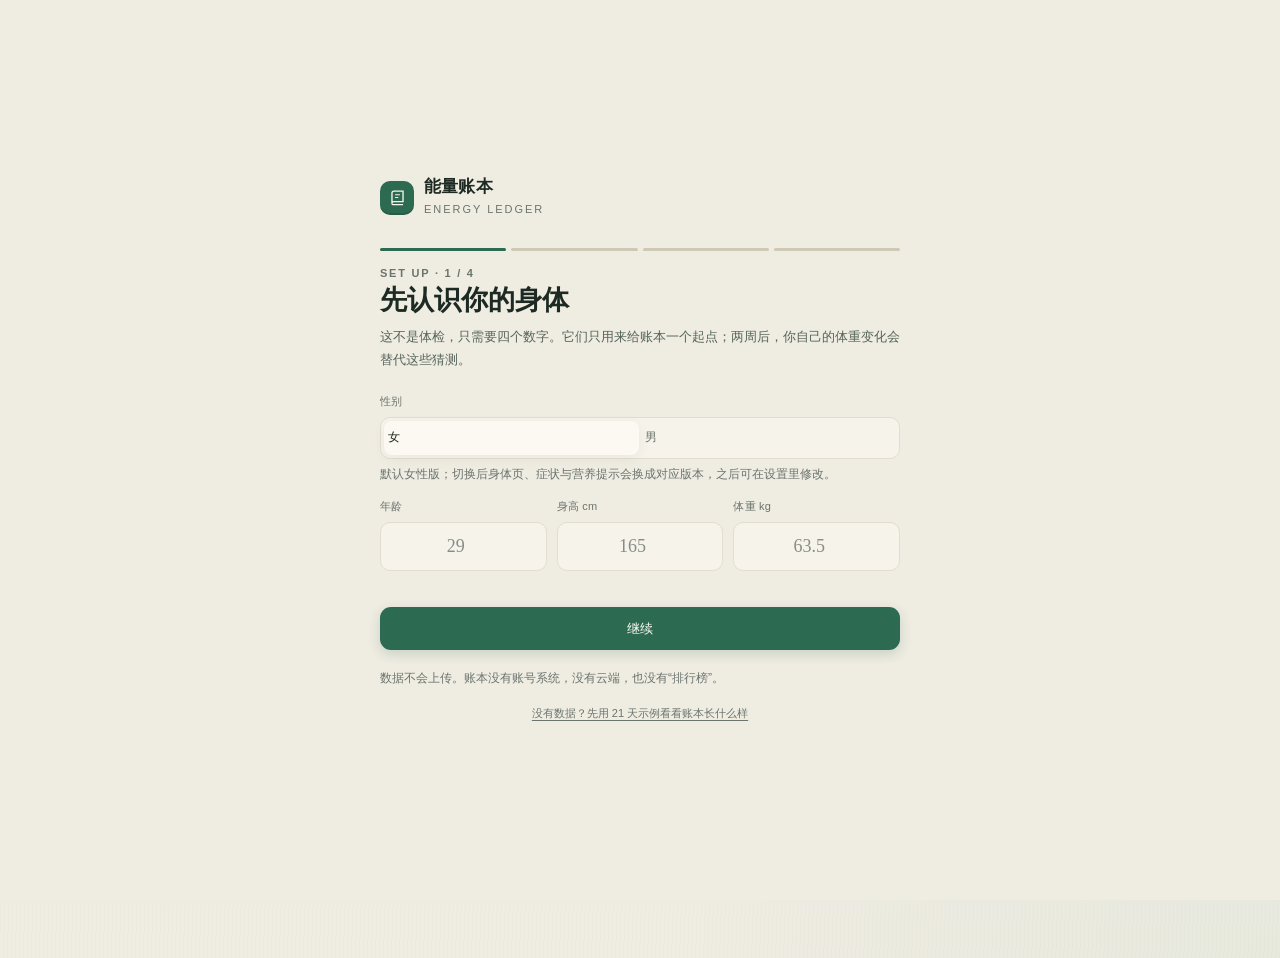
==== commit a3cbc90e: "v5.6 R2 逻辑轮: 修复白屏级语法错误(注释内斜杠星号)+预绘mode门禁+P0编译探针永久化, 逻辑探针17/17全绿" ====
--- a/index.html
+++ b/index.html
@@ -23,6 +23,9 @@
   try {
     var s = JSON.parse(localStorage.getItem('energy-ledger.v2') || '{}');
     var id = (s.skins && s.skins.active) || 'paper';
+    /* v5.6（验证2/5）：纯账本模式不套任何皮肤包——预绘此前不查 mode，
+       ledger 用户首帧被挂上皮肤属性并注入皮肤 CSS，闪现后才被 app.js 清回 paper */
+    if (((s.settings && s.settings.mode) || 'full') !== 'full') return;
     var OLDGEN = /^(a-(sakura|galaxy|neon|wuxia|fireworks)|g0\d|g1\d|g2[0-5])$/;
     var A10GEN = /^a-(aurora|chart|chrome|culture|glass|polar|pulse|radio|tidal|type)$/;  /* v5.6：十套 a-* 数据/材质皮肤补首帧（样式在 v43/v5 静态层，无需注入） */
     var V6SKIN = /^g(2[6-9]|3[0-5])$/;
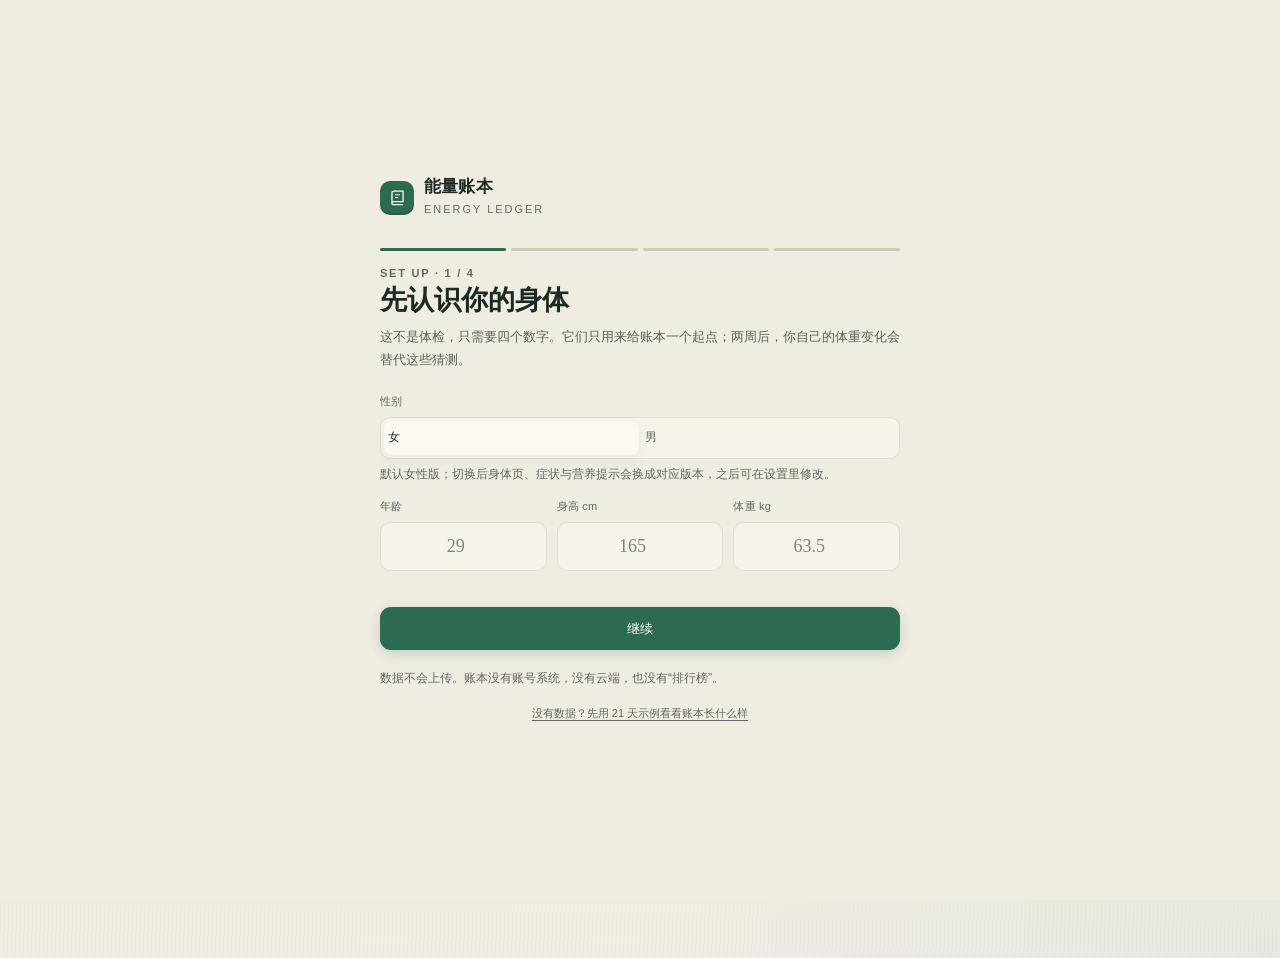
==== commit 6bb3aeda: "v6.1.0 整合轮: v6.0.0+v5.6变基合并 - 修复跨版本回归(家族CSS动态名单) + 生成物同步 + 合并树全绿(check_v60 57/350跑次/逻辑探针14)" ====
--- a/index.html
+++ b/index.html
@@ -9,13 +9,13 @@
 <link rel="icon" href="data:image/svg+xml,%3Csvg xmlns='http://www.w3.org/2000/svg' viewBox='0 0 32 32'%3E%3Crect width='32' height='32' rx='8' fill='%232F6B4F'/%3E%3Cpath d='M11 8v13.2c0 .9.8 1.5 1.8 1.5H22' fill='none' stroke='%23EFECE2' stroke-width='2'/%3E%3Cpath d='M15 12h5' stroke='%23EFECE2' stroke-width='2'/%3E%3C/svg%3E" type="image/svg+xml">
 <link rel="manifest" href="manifest.webmanifest">
 <script>/* 版本号唯一来源：build.py 会把这里与所有 ?v= 同步为 version.json 里的版本 */
-window.__EL_VER = '6.0.0';</script>
-<link rel="stylesheet" href="assets/app.css?v=6.0.0">
-<link rel="stylesheet" href="assets/skins-v43.css?v=6.0.0">
-<link rel="stylesheet" href="assets/skins-v5.css?v=6.0.0">
-<link rel="stylesheet" href="assets/skins-v6.css?v=6.0.0">
-<link rel="stylesheet" href="assets/skins-m.css?v=6.0.0">
-<link rel="stylesheet" href="assets/skins-l.css?v=6.0.0">
+window.__EL_VER = '6.1.0';</script>
+<link rel="stylesheet" href="assets/app.css?v=6.1.0">
+<link rel="stylesheet" href="assets/skins-v43.css?v=6.1.0">
+<link rel="stylesheet" href="assets/skins-v5.css?v=6.1.0">
+<link rel="stylesheet" href="assets/skins-v6.css?v=6.1.0">
+<link rel="stylesheet" href="assets/skins-m.css?v=6.1.0">
+<link rel="stylesheet" href="assets/skins-l.css?v=6.1.0">
 <script>/* 已选强化皮肤时：先把皮肤样式表与 data-skin/主题写进首屏，再让第一屏渲染。
    原因：等 app.js 再挂属性，标题字体会在首屏骨架之后才换，实测造成 0.001~0.002 的 CLS；
    样式表后到还会改动卡片内距与底栏按钮宽度（0.036）。默认纸面皮肤不触发，首屏零皮肤请求。 */
@@ -43,8 +43,8 @@
     if (!A10GEN.test(id)) {  /* v6.1：a-* 十套不注入 gen.css（v43/v5 静态已含，省 30KB 无谓请求） */
       var l = document.createElement('link');
       l.rel = 'stylesheet'; l.id = 'skinsGenCss';
-      l.href = V7SKIN.test(id) ? 'assets/skins-v7.css?v=6.0.0'
-        : V6SKIN.test(id) ? 'assets/skins-v6.css?v=6.0.0' : 'assets/skins-gen.css?v=6.0.0';
+      l.href = V7SKIN.test(id) ? 'assets/skins-v7.css?v=6.1.0'
+        : V6SKIN.test(id) ? 'assets/skins-v6.css?v=6.1.0' : 'assets/skins-gen.css?v=6.1.0';
       document.head.appendChild(l);
     }
   } catch (e) {}
@@ -197,17 +197,17 @@
 <input type="file" id="wearableFile" accept=".xml,.csv,text/xml,text/csv,application/xml" hidden>
 
 <script>document.documentElement.classList.add('js');</script>
-<script src="assets/data.js?v=6.0.0" defer></script>
-<script src="assets/engine.js?v=6.0.0" defer></script>
-<script src="assets/wellness.js?v=6.0.0" defer></script>
-<script src="assets/gender.js?v=6.0.0" defer></script>
-<script src="assets/extras.js?v=6.0.0" defer></script>
-<script src="assets/foodlib.js?v=6.0.0" defer></script>
-<script src="assets/skin-fx.js?v=6.0.0" defer></script>
-<script src="assets/skins-gen.js?v=6.0.0" defer></script>
-<script src="assets/skins-v6.js?v=6.0.0" defer></script>
-<script src="assets/skins-v7.js?v=6.0.0" defer></script>
-<script src="assets/app.js?v=6.0.0" defer></script>
+<script src="assets/data.js?v=6.1.0" defer></script>
+<script src="assets/engine.js?v=6.1.0" defer></script>
+<script src="assets/wellness.js?v=6.1.0" defer></script>
+<script src="assets/gender.js?v=6.1.0" defer></script>
+<script src="assets/extras.js?v=6.1.0" defer></script>
+<script src="assets/foodlib.js?v=6.1.0" defer></script>
+<script src="assets/skin-fx.js?v=6.1.0" defer></script>
+<script src="assets/skins-gen.js?v=6.1.0" defer></script>
+<script src="assets/skins-v6.js?v=6.1.0" defer></script>
+<script src="assets/skins-v7.js?v=6.1.0" defer></script>
+<script src="assets/app.js?v=6.1.0" defer></script>
 <!-- 兑换码 / 版本公告 / 维护模块：已移出关键路径，由 app.js 的 ensureScript 按需拉起 -->
 </body>
 </html>
--- a/assets/app.css
+++ b/assets/app.css
@@ -10,7 +10,7 @@
   --field: #F6F3EA;
   --ink: #1D2A23;
   --ink-2: #55645A;
-  --ink-3: #6B746E;  /* v5.4: 2.98→4.58 对比度达标（faint 小字可读性） */
+  --ink-3: #616863;  /* v5.4: 2.98→4.58 对比度达标（faint 小字可读性） */
   --line: #E2DDCE;
   --line-2: #CFC8B5;
   --green: #2C6B51;
@@ -2012,7 +2012,7 @@
 [data-skin="paper"] {
   --paper: #EFECE2; --paper-deep: #E7E3D7;
   --surface: #FBF9F2; --surface-2: #F4F1E7; --field: #F6F3EA;
-  --ink: #1D2A23; --ink-2: #55645A; --ink-3: #6B746E;  /* v5.4: 2.98→4.58 */
+  --ink: #1D2A23; --ink-2: #55645A; --ink-3: #616863;  /* v5.4: 2.98→4.58 */
   --line: #E2DDCE; --line-2: #CFC8B5;
   --green: #2C6B51; --green-deep: #204E3C;
   --green-soft: #E4EDE4; --green-line: #BCD3C2;
@@ -2043,7 +2043,7 @@
 [data-skin="kraft"] {
   --paper: #E5D3B6; --paper-deep: #DAC5A3;
   --surface: #FAF1E1; --surface-2: #F2E7D3; --field: #F6EBD9;
-  --ink: #26364A; --ink-2: #4E5C6C; --ink-3: #7D7A6A;
+  --ink: #26364A; --ink-2: #4E5C6C; --ink-3: #5C594E;
   --line: #D9CAAE; --line-2: #C3AE8C;
   --green: #2E5749; --green-deep: #1F3E34;
   --green-soft: #E3E7DA; --green-line: #B9C7B4;
@@ -2078,7 +2078,7 @@
 [data-skin="indigo"] {
   --paper: #1E2540; --paper-deep: #151B33;
   --surface: #252D4C; --surface-2: #2C3557; --field: #2A3253;
-  --ink: #F2E9D8; --ink-2: #C3BFB0; --ink-3: #8E8C86;
+  --ink: #F2E9D8; --ink-2: #C3BFB0; --ink-3: #94928C;
   --line: #39426A; --line-2: #4A547F;
   --green: #C9A45C; --green-deep: #E2C483;
   --green-soft: #33355A; --green-line: #6B5D38;
@@ -2112,7 +2112,7 @@
 [data-skin="green"] {
   --paper: #22372E; --paper-deep: #18291F;
   --surface: #2B4338; --surface-2: #334D40; --field: #2F483D;
-  --ink: #EEE7D5; --ink-2: #C3C2AE; --ink-3: #8D9588;
+  --ink: #EEE7D5; --ink-2: #C3C2AE; --ink-3: #989F94;
   --line: #3B5647; --line-2: #4E6B58;
   --green: #C8A45C; --green-deep: #E0C486;
   --green-soft: #354C3F; --green-line: #6B5D38;
@@ -2146,7 +2146,7 @@
 [data-skin="almanac"] {
   --paper: #F3E7C4; --paper-deep: #E8D9AE;
   --surface: #FBF2D9; --surface-2: #F6EAC8; --field: #F8EED0;
-  --ink: #3A2A1C; --ink-2: #6A5540; --ink-3: #8E7A5F;
+  --ink: #3A2A1C; --ink-2: #6A5540; --ink-3: #74634E;
   --line: #E0CFA6; --line-2: #C9B284;
   --green: #8A4030; --green-deep: #6E2E22;
   --green-soft: #F0DFC6; --green-line: #D8B79C;
@@ -2192,7 +2192,7 @@
 [data-skin="sakura"] {
   --paper: #FDF1F3; --paper-deep: #F6E2E6;
   --surface: #FFF9FA; --surface-2: #FBEFF1; --field: #FDF4F6;
-  --ink: #4B3A40; --ink-2: #7A646B; --ink-3: #A08890;
+  --ink: #4B3A40; --ink-2: #7A646B; --ink-3: #7C6970;
   --line: #F0DCE1; --line-2: #DFC2C9;
   --green: #A8556A; --green-deep: #8C4054;
   --green-soft: #F8E4E9; --green-line: #E8BFCB;
@@ -2217,7 +2217,7 @@
 [data-theme="dark"][data-skin="sakura"] {
   --paper: #241C1F; --paper-deep: #1A1416;
   --surface: #2E2327; --surface-2: #372B30; --field: #352A2E;
-  --ink: #F3E6EA; --ink-2: #C6B2B9; --ink-3: #918084;
+  --ink: #F3E6EA; --ink-2: #C6B2B9; --ink-3: #96868A;
   --line: #453339; --line-2: #584249;
   --green: #E09AAE; --green-deep: #F0BCCB; --green-soft: #33242A; --green-line: #6E4A56;
   --seal: #E08FA6;
@@ -2227,7 +2227,7 @@
 [data-skin="pen"] {
   --paper: #F1F5F9; --paper-deep: #E4EBF2;
   --surface: #FCFDFE; --surface-2: #F3F7FA; --field: #F6F9FB;
-  --ink: #22384C; --ink-2: #4C6376; --ink-3: #8296A6;
+  --ink: #22384C; --ink-2: #4C6376; --ink-3: #606E7A;
   --line: #DDE6EE; --line-2: #C3D1DD;
   --green: #34506B; --green-deep: #243A4F;
   --green-soft: #E8EEF4; --green-line: #C2D2E0;
@@ -2296,7 +2296,7 @@
 [data-skin="mint"] {
   --paper: #EDF7F1; --paper-deep: #E0F0E7;
   --surface: #F9FDFB; --surface-2: #EFF9F3; --field: #F3FBF6;
-  --ink: #1F3D32; --ink-2: #4A6A5C; --ink-3: #7D998B;
+  --ink: #1F3D32; --ink-2: #4A6A5C; --ink-3: #5C7066;
   --line: #D8EBE0; --line-2: #BCD9C9;
   --green: #256A4E; --green-deep: #184B36;
   --green-soft: #E2F2E8; --green-line: #B7D8C6;
@@ -2331,7 +2331,7 @@
 [data-skin="coffee"] {
   --paper: #EFE1C6; --paper-deep: #E3D2B0;
   --surface: #F8EDD8; --surface-2: #F0E2C8; --field: #F4E7CE;
-  --ink: #4A3826; --ink-2: #6F5B44; --ink-3: #96846B;
+  --ink: #4A3826; --ink-2: #6F5B44; --ink-3: #6E614F;
   --line: #DCC9A7; --line-2: #C6AE86;
   --green: #4E5B3C; --green-deep: #363F28;
   --green-soft: #EDE6D2; --green-line: #C6C2A0;
--- a/assets/skins-v43.css
+++ b/assets/skins-v43.css
@@ -4,7 +4,7 @@
 [data-skin="greyblue"] {
   --paper: #F3F6F8; --paper-deep: #E7EAED;
   --surface: #FAFCFC; --surface-2: #F8FAFB; --field: #FAFBFC;
-  --ink: #26333F; --ink-2: #5B666F; --ink-3: #828B92;
+  --ink: #26333F; --ink-2: #5B666F; --ink-3: #6A7177;
   --line: #DFE2E6; --line-2: #CACFD3;
   --green: #3E6B87; --green-deep: #33586F; --green-soft: #DDE5EA; --green-line: #BDCCD6;
   --amber: #B1773B; --amber-soft: #EAE4DE; --red: #A64A3C; --red-soft: #E8DEDE; --seal: #3B6680;
@@ -19,7 +19,7 @@
 [data-theme="dark"][data-skin="greyblue"] {
   --paper: #222524; --paper-deep: #191C1A;
   --surface: #303332; --surface-2: #393C3B; --field: #353836;
-  --ink: #DDDAD0; --ink-2: #A6A59E; --ink-3: #7B7C76;
+  --ink: #DDDAD0; --ink-2: #A6A59E; --ink-3: #8E8F8A;
   --line: #40423F; --line-2: #51524F;
   --green: #95AEBD; --green-deep: #AABECA; --green-soft: #263034; --green-line: #626D71;
   --amber: #D6A36B; --amber-soft: #3B372E; --red: #D98878; --red-soft: #3C3330; --seal: #A5BAC7;
@@ -28,7 +28,7 @@
 [data-skin="linen"] {
   --paper: #F6F0E4; --paper-deep: #EBE5D9;
   --surface: #FCF9F5; --surface-2: #FAF7F0; --field: #FBF8F3;
-  --ink: #3A332A; --ink-2: #6B645A; --ink-3: #8F887E;
+  --ink: #3A332A; --ink-2: #6B645A; --ink-3: #6F6962;
   --line: #E3DDD1; --line-2: #D0CABF;
   --green: #8A6B45; --green-deep: #715839; --green-soft: #E9E0D1; --green-line: #D6C8B4;
   --amber: #B1773B; --amber-soft: #ECDFCC; --red: #A64A3C; --red-soft: #EBD9CC; --seal: #836642;
@@ -43,7 +43,7 @@
 [data-theme="dark"][data-skin="linen"] {
   --paper: #222522; --paper-deep: #191C19;
   --surface: #31322F; --surface-2: #3A3B37; --field: #353733;
-  --ink: #DDDAD0; --ink-2: #A6A59D; --ink-3: #7B7C75;
+  --ink: #DDDAD0; --ink-2: #A6A59D; --ink-3: #8E8F89;
   --line: #40423E; --line-2: #51524E;
   --green: #BFAE99; --green-deep: #CCBEAD; --green-soft: #333028; --green-line: #736D62;
   --amber: #D6A36B; --amber-soft: #3B372C; --red: #D98878; --red-soft: #3C332E; --seal: #C9BAA8;
@@ -52,7 +52,7 @@
 [data-skin="pom"] {
   --paper: #FBF0ED; --paper-deep: #F1E4E1;
   --surface: #FDF9F8; --surface-2: #FDF7F5; --field: #FDF8F7;
-  --ink: #53251F; --ink-2: #7F5A55; --ink-3: #9F807C;
+  --ink: #53251F; --ink-2: #7F5A55; --ink-3: #816865;
   --line: #EADCD8; --line-2: #D9C7C4;
   --green: #A93E33; --green-deep: #8B332A; --green-soft: #F1DBD7; --green-line: #E2BBB5;
   --amber: #B1773B; --amber-soft: #F1DFD4; --red: #A64A3C; --red-soft: #EFD9D4; --seal: #A13B30;
@@ -67,7 +67,7 @@
 [data-theme="dark"][data-skin="pom"] {
   --paper: #232522; --paper-deep: #191C19;
   --surface: #313230; --surface-2: #3B3B39; --field: #363735;
-  --ink: #DEDAD0; --ink-2: #A6A59D; --ink-3: #7C7C75;
+  --ink: #DEDAD0; --ink-2: #A6A59D; --ink-3: #8F8F89;
   --line: #41423E; --line-2: #52524E;
   --green: #D0958F; --green-deep: #D9AAA5; --green-soft: #382925; --green-line: #7A635E;
   --amber: #D6A36B; --amber-soft: #3C372C; --red: #D98878; --red-soft: #3C332E; --seal: #D7A5A0;
@@ -76,7 +76,7 @@
 [data-skin="olive"] {
   --paper: #F1F3E7; --paper-deep: #E5E8DB;
   --surface: #FAFAF6; --surface-2: #F7F8F2; --field: #F9FAF4;
-  --ink: #303826; --ink-2: #626958; --ink-3: #878C7D;
+  --ink: #303826; --ink-2: #626958; --ink-3: #686C61;
   --line: #DEE0D4; --line-2: #CACEC0;
   --green: #5F6E3A; --green-deep: #4E5A30; --green-soft: #DFE3D2; --green-line: #C5CBB3;
   --amber: #B1773B; --amber-soft: #E8E2CF; --red: #A64A3C; --red-soft: #E6DBCF; --seal: #5A6837;
@@ -91,7 +91,7 @@
 [data-theme="dark"][data-skin="olive"] {
   --paper: #222522; --paper-deep: #191C19;
   --surface: #30332F; --surface-2: #393C38; --field: #343733;
-  --ink: #DDDAD0; --ink-2: #A6A59D; --ink-3: #7B7C75;
+  --ink: #DDDAD0; --ink-2: #A6A59D; --ink-3: #8E8F89;
   --line: #40423E; --line-2: #51524E;
   --green: #A7AF93; --green-deep: #B9BFA9; --green-soft: #2C3126; --green-line: #696E60;
   --amber: #D6A36B; --amber-soft: #3B372C; --red: #D98878; --red-soft: #3C332E; --seal: #B4BBA3;
@@ -100,7 +100,7 @@
 [data-skin="lavender"] {
   --paper: #F7F3FA; --paper-deep: #ECE7EF;
   --surface: #FCFAFD; --surface-2: #FBF8FC; --field: #FBFAFD;
-  --ink: #3B3148; --ink-2: #6C6376; --ink-3: #908898;
+  --ink: #3B3148; --ink-2: #6C6376; --ink-3: #706976;
   --line: #E4E0E8; --line-2: #D1CCD6;
   --green: #7A5F9E; --green-deep: #644E82; --green-soft: #E8E1EF; --green-line: #D1C7DE;
   --amber: #B1773B; --amber-soft: #EDE2DF; --red: #A64A3C; --red-soft: #ECDBDF; --seal: #745A96;
@@ -116,7 +116,7 @@
 [data-theme="dark"][data-skin="lavender"] {
   --paper: #232524; --paper-deep: #191C1A;
   --surface: #313332; --surface-2: #3A3C3C; --field: #353737;
-  --ink: #DEDAD0; --ink-2: #A6A59E; --ink-3: #7C7C76;
+  --ink: #DEDAD0; --ink-2: #A6A59E; --ink-3: #8F8F8A;
   --line: #41423F; --line-2: #52524F;
   --green: #B6A7CA; --green-deep: #C5B9D5; --green-soft: #312E38; --green-line: #706A77;
   --amber: #D6A36B; --amber-soft: #3C372E; --red: #D98878; --red-soft: #3C3330; --seal: #C1B4D2;
@@ -125,7 +125,7 @@
 [data-skin="ochre"] {
   --paper: #F8F1E8; --paper-deep: #EEE6DC;
   --surface: #FCFAF6; --surface-2: #FBF7F2; --field: #FCF9F5;
-  --ink: #4A3526; --ink-2: #776658; --ink-3: #988A7D;
+  --ink: #4A3526; --ink-2: #776658; --ink-3: #766A61;
   --line: #E7DED5; --line-2: #D5CBC1;
   --green: #A5673F; --green-deep: #875434; --green-soft: #EEE0D4; --green-line: #DFC8B5;
   --amber: #B1773B; --amber-soft: #EEE0D0; --red: #A64A3C; --red-soft: #EDDAD0; --seal: #9D623C;
@@ -140,7 +140,7 @@
 [data-theme="dark"][data-skin="ochre"] {
   --paper: #232522; --paper-deep: #191C19;
   --surface: #31322F; --surface-2: #3A3B38; --field: #363734;
-  --ink: #DEDAD0; --ink-2: #A6A59D; --ink-3: #7C7C75;
+  --ink: #DEDAD0; --ink-2: #A6A59D; --ink-3: #8F8F89;
   --line: #41423E; --line-2: #52524E;
   --green: #CEAB95; --green-deep: #D8BCAA; --green-soft: #383027; --green-line: #796C61;
   --amber: #D6A36B; --amber-soft: #3C372C; --red: #D98878; --red-soft: #3C332E; --seal: #D5B8A5;
@@ -149,7 +149,7 @@
 [data-skin="glacier"] {
   --paper: #F2F6F8; --paper-deep: #E6EBED;
   --surface: #FAFCFC; --surface-2: #F8FAFB; --field: #F9FBFC;
-  --ink: #2A3A44; --ink-2: #5E6B73; --ink-3: #848F95;
+  --ink: #2A3A44; --ink-2: #5E6B73; --ink-3: #666F74;
   --line: #DEE3E6; --line-2: #CAD0D4;
   --green: #5C8398; --green-deep: #4B6B7D; --green-soft: #E0E8EC; --green-line: #C5D4DB;
   --amber: #B1773B; --amber-soft: #E9E4DE; --red: #A64A3C; --red-soft: #E7DEDE; --seal: #577C90;
@@ -164,7 +164,7 @@
 [data-theme="dark"][data-skin="glacier"] {
   --paper: #222524; --paper-deep: #191C1A;
   --surface: #303332; --surface-2: #393C3B; --field: #353836;
-  --ink: #DDDAD0; --ink-2: #A6A59E; --ink-3: #7B7C76;
+  --ink: #DDDAD0; --ink-2: #A6A59E; --ink-3: #8E8F8A;
   --line: #40423F; --line-2: #51524F;
   --green: #A5BBC6; --green-deep: #B7C9D1; --green-soft: #2B3437; --green-line: #687275;
   --amber: #D6A36B; --amber-soft: #3B372E; --red: #D98878; --red-soft: #3C3330; --seal: #B2C5CF;
@@ -173,7 +173,7 @@
 [data-skin="pomelo"] {
   --paper: #FFF5E2; --paper-deep: #F4EAD6;
   --surface: #FFFBF4; --surface-2: #FFFAEF; --field: #FFFAF2;
-  --ink: #4A3822; --ink-2: #796954; --ink-3: #9B8D78;
+  --ink: #4A3822; --ink-2: #796954; --ink-3: #786D5D;
   --line: #EDE2CF; --line-2: #DBCFBC;
   --green: #C9893A; --green-deep: #A57030; --green-soft: #F9E8CE; --green-line: #EFD5B0;
   --amber: #B1773B; --amber-soft: #F4E3CB; --red: #A64A3C; --red-soft: #F3DDCB; --seal: #BF8237;
@@ -189,7 +189,7 @@
 [data-theme="dark"][data-skin="pomelo"] {
   --paper: #232521; --paper-deep: #191C19;
   --surface: #32332E; --surface-2: #3C3C37; --field: #373833;
-  --ink: #DEDAD0; --ink-2: #A6A59C; --ink-3: #7C7C75;
+  --ink: #DEDAD0; --ink-2: #A6A59C; --ink-3: #8F8F89;
   --line: #41423D; --line-2: #52524D;
   --green: #E1BE93; --green-deep: #E7CBA9; --green-soft: #3E3525; --green-line: #81745F;
   --amber: #D6A36B; --amber-soft: #3C372B; --red: #D98878; --red-soft: #3C332D; --seal: #E6C8A3;
@@ -198,7 +198,7 @@
 [data-skin="bamboo"] {
   --paper: #F1F8F0; --paper-deep: #E5EDE4;
   --surface: #FAFCF9; --surface-2: #F7FBF7; --field: #F9FCF8;
-  --ink: #23392A; --ink-2: #596B5D; --ink-3: #808F83;
+  --ink: #23392A; --ink-2: #596B5D; --ink-3: #636F65;
   --line: #DCE5DC; --line-2: #C8D2C8;
   --green: #4C7A55; --green-deep: #3E6446; --green-soft: #DDE9DD; --green-line: #C0D2C2;
   --amber: #B1773B; --amber-soft: #E8E6D7; --red: #A64A3C; --red-soft: #E6E0D7; --seal: #487451;
@@ -213,7 +213,7 @@
 [data-theme="dark"][data-skin="bamboo"] {
   --paper: #222523; --paper-deep: #191C1A;
   --surface: #303330; --surface-2: #393D3A; --field: #343835;
-  --ink: #DDDAD0; --ink-2: #A6A59D; --ink-3: #7B7C76;
+  --ink: #DDDAD0; --ink-2: #A6A59D; --ink-3: #8E8F8A;
   --line: #40423F; --line-2: #51524E;
   --green: #9DB6A2; --green-deep: #B1C5B5; --green-soft: #29332B; --green-line: #657067;
   --amber: #D6A36B; --amber-soft: #3B372D; --red: #D98878; --red-soft: #3C332F; --seal: #ACC1B0;
@@ -222,7 +222,7 @@
 [data-skin="midnight"] {
   --paper: #E8EEF7; --paper-deep: #DCE2EC;
   --surface: #F6F9FC; --surface-2: #F2F6FB; --field: #F5F7FB;
-  --ink: #1B2A44; --ink-2: #505D73; --ink-3: #778295;
+  --ink: #1B2A44; --ink-2: #505D73; --ink-3: #616A7A;
   --line: #D4DAE5; --line-2: #BFC7D3;
   --green: #3C5A8C; --green-deep: #314A73; --green-soft: #D3DCEA; --green-line: #B4C2D7;
   --amber: #B1773B; --amber-soft: #E0DDDD; --red: #A64A3C; --red-soft: #DFD7DD; --seal: #395685;
@@ -237,7 +237,7 @@
 [data-theme="dark"][data-skin="midnight"] {
   --paper: #212424; --paper-deep: #181B1A;
   --surface: #2E3232; --surface-2: #373B3B; --field: #333636;
-  --ink: #DDDAD0; --ink-2: #A6A49E; --ink-3: #7B7B76;
+  --ink: #DDDAD0; --ink-2: #A6A49E; --ink-3: #8E8E8A;
   --line: #3F413F; --line-2: #50524F;
   --green: #94A4C0; --green-deep: #A9B6CD; --green-soft: #252D35; --green-line: #616973;
   --amber: #D6A36B; --amber-soft: #3A362E; --red: #D98878; --red-soft: #3B3230; --seal: #A4B2C9;
@@ -246,7 +246,7 @@
 [data-skin="rosegold"] {
   --paper: #FBF3EC; --paper-deep: #F0E7E0;
   --surface: #FDFAF8; --surface-2: #FDF8F5; --field: #FDFAF6;
-  --ink: #4A3128; --ink-2: #78635B; --ink-3: #9A8880;
+  --ink: #4A3128; --ink-2: #78635B; --ink-3: #776963;
   --line: #E9E0D8; --line-2: #D8CCC5;
   --green: #B07A5E; --green-deep: #90644D; --green-soft: #F2E4DB; --green-line: #E4CFC1;
   --amber: #B1773B; --amber-soft: #F1E2D3; --red: #A64A3C; --red-soft: #EFDBD3; --seal: #A77459;
@@ -261,7 +261,7 @@
 [data-theme="dark"][data-skin="rosegold"] {
   --paper: #232522; --paper-deep: #191C19;
   --surface: #313330; --surface-2: #3B3C39; --field: #363734;
-  --ink: #DEDAD0; --ink-2: #A6A59D; --ink-3: #7C7C75;
+  --ink: #DEDAD0; --ink-2: #A6A59D; --ink-3: #8F8F89;
   --line: #41423E; --line-2: #52524E;
   --green: #D4B6A6; --green-deep: #DDC5B8; --green-soft: #3A332C; --green-line: #7C7068;
   --amber: #D6A36B; --amber-soft: #3C372C; --red: #D98878; --red-soft: #3C332E; --seal: #DAC1B3;
@@ -270,7 +270,7 @@
 [data-skin="cedar"] {
   --paper: #F4EDE5; --paper-deep: #E9E1D9;
   --surface: #FBF8F5; --surface-2: #F9F5F1; --field: #FAF7F3;
-  --ink: #38281C; --ink-2: #695B50; --ink-3: #8D8176;
+  --ink: #38281C; --ink-2: #695B50; --ink-3: #736960;
   --line: #E1D9D1; --line-2: #CEC6BD;
   --green: #7A5238; --green-deep: #64432E; --green-soft: #E5DAD0; --green-line: #CFBEB1;
   --amber: #B1773B; --amber-soft: #EBDCCD; --red: #A64A3C; --red-soft: #E9D6CD; --seal: #744E35;
@@ -285,7 +285,7 @@
 [data-theme="dark"][data-skin="cedar"] {
   --paper: #222422; --paper-deep: #191B19;
   --surface: #30322F; --surface-2: #3A3B37; --field: #353633;
-  --ink: #DDDAD0; --ink-2: #A6A49D; --ink-3: #7B7B75;
+  --ink: #DDDAD0; --ink-2: #A6A49D; --ink-3: #8E8E89;
   --line: #40413E; --line-2: #51524E;
   --green: #B6A092; --green-deep: #C5B3A8; --green-soft: #302B26; --green-line: #6F6760;
   --amber: #D6A36B; --amber-soft: #3B362C; --red: #D98878; --red-soft: #3C322E; --seal: #C1AEA2;
@@ -294,7 +294,7 @@
 [data-skin="sky"] {
   --paper: #EFF8FB; --paper-deep: #E2EDF0;
   --surface: #F9FCFD; --surface-2: #F6FBFD; --field: #F8FCFD;
-  --ink: #1D3947; --ink-2: #546B76; --ink-3: #7C8F98;
+  --ink: #1D3947; --ink-2: #546B76; --ink-3: #606F76;
   --line: #DAE5E9; --line-2: #C5D2D7;
   --green: #4E8FA8; --green-deep: #40758A; --green-soft: #DCEBF1; --green-line: #BFD8E2;
   --amber: #B1773B; --amber-soft: #E6E6E0; --red: #A64A3C; --red-soft: #E5E0E0; --seal: #4A88A0;
@@ -310,7 +310,7 @@
 [data-theme="dark"][data-skin="sky"] {
   --paper: #222524; --paper-deep: #191C1A;
   --surface: #2F3332; --surface-2: #393D3C; --field: #343837;
-  --ink: #DDDAD0; --ink-2: #A6A59E; --ink-3: #7B7C76;
+  --ink: #DDDAD0; --ink-2: #A6A59E; --ink-3: #8E8F8A;
   --line: #40423F; --line-2: #51524F;
   --green: #9EC1CF; --green-deep: #B1CDD9; --green-soft: #293639; --green-line: #667579;
   --amber: #D6A36B; --amber-soft: #3B372E; --red: #D98878; --red-soft: #3C3330; --seal: #ADCAD6;
@@ -319,7 +319,7 @@
 [data-skin="oldnews"] {
   --paper: #F5F4EF; --paper-deep: #E9E8E3;
   --surface: #FBFBF9; --surface-2: #FAF9F6; --field: #FAFAF8;
-  --ink: #33342E; --ink-2: #656660; --ink-3: #8A8A85;
+  --ink: #33342E; --ink-2: #656660; --ink-3: #70706C;
   --line: #E2E1DC; --line-2: #CECEC8;
   --green: #6B6A5E; --green-deep: #58574D; --green-soft: #E4E3DE; --green-line: #CCCBC3;
   --amber: #B1773B; --amber-soft: #EBE2D6; --red: #A64A3C; --red-soft: #EADCD6; --seal: #666559;
@@ -334,7 +334,7 @@
 [data-theme="dark"][data-skin="oldnews"] {
   --paper: #222523; --paper-deep: #191C1A;
   --surface: #303330; --surface-2: #3A3C39; --field: #353735;
-  --ink: #DDDAD0; --ink-2: #A6A59D; --ink-3: #7B7C76;
+  --ink: #DDDAD0; --ink-2: #A6A59D; --ink-3: #8E8F8A;
   --line: #40423F; --line-2: #51524E;
   --green: #AEADA6; --green-deep: #BEBDB8; --green-soft: #2E302C; --green-line: #6C6D68;
   --amber: #D6A36B; --amber-soft: #3B372D; --red: #D98878; --red-soft: #3C332F; --seal: #BAB9B3;
@@ -343,7 +343,7 @@
 [data-skin="porcelain"] {
   --paper: #EEF4F8; --paper-deep: #E2E9EE;
   --surface: #F9FBFC; --surface-2: #F6F9FB; --field: #F7FAFC;
-  --ink: #21384D; --ink-2: #566979; --ink-3: #7D8D9A;
+  --ink: #21384D; --ink-2: #566979; --ink-3: #616D77;
   --line: #DAE1E7; --line-2: #C5CED6;
   --green: #2F6C8F; --green-deep: #275975; --green-soft: #D7E4EB; --green-line: #B5CBD8;
   --amber: #B1773B; --amber-soft: #E5E2DE; --red: #A64A3C; --red-soft: #E4DCDE; --seal: #2D6788;
@@ -358,7 +358,7 @@
 [data-theme="dark"][data-skin="porcelain"] {
   --paper: #222524; --paper-deep: #191C1A;
   --surface: #2F3332; --surface-2: #383C3B; --field: #343736;
-  --ink: #DDDAD0; --ink-2: #A6A59E; --ink-3: #7B7C76;
+  --ink: #DDDAD0; --ink-2: #A6A59E; --ink-3: #8E8F8A;
   --line: #40423F; --line-2: #51524F;
   --green: #8DAEC1; --green-deep: #A4BECD; --green-soft: #243035; --green-line: #5F6D73;
   --amber: #D6A36B; --amber-soft: #3B372E; --red: #D98878; --red-soft: #3C3330; --seal: #9EBACA;
@@ -368,7 +368,7 @@
 [data-skin="a-sakura"] {
   --paper: #FCEFF4; --paper-deep: #F1E3E8;
   --surface: #FEF9FB; --surface-2: #FDF6F9; --field: #FEF8FA;
-  --ink: #4A2333; --ink-2: #785865; --ink-3: #9A7F8A;
+  --ink: #4A2333; --ink-2: #785865; --ink-3: #7D6870;
   --line: #EADBE1; --line-2: #D8C6CD;
   --green: #C2557A; --green-deep: #9F4664; --green-soft: #F5DDE5; --green-line: #EBC1CF;
   --amber: #B1773B; --amber-soft: #F2DEDA; --red: #A64A3C; --red-soft: #F0D8DA; --seal: #B85174;
@@ -383,7 +383,7 @@
 [data-theme="dark"][data-skin="a-sakura"] {
   --paper: #232423; --paper-deep: #191B1A;
   --surface: #323231; --surface-2: #3B3B3A; --field: #363736;
-  --ink: #DEDAD0; --ink-2: #A6A49D; --ink-3: #7C7B76;
+  --ink: #DEDAD0; --ink-2: #A6A49D; --ink-3: #8F8E8A;
   --line: #41413F; --line-2: #52524E;
   --green: #DDA2B6; --green-deep: #E4B5C5; --green-soft: #3C2C31; --green-line: #7F686F;
   --amber: #D6A36B; --amber-soft: #3C362D; --red: #D98878; --red-soft: #3C322F; --seal: #E2B0C1;
@@ -403,7 +403,7 @@
 [data-skin="a-wuxia"] {
   --paper: #F4F0E6; --paper-deep: #E7E4DA;
   --surface: #FBF9F6; --surface-2: #F9F7F1; --field: #FAF8F4;
-  --ink: #22201C; --ink-2: #595651; --ink-3: #807E77;
+  --ink: #22201C; --ink-2: #595651; --ink-3: #6E6C66;
   --line: #DFDBD2; --line-2: #CAC6BE;
   --green: #8A3A2A; --green-deep: #713022; --green-soft: #E7DACF; --green-line: #D4B9AE;
   --amber: #B1773B; --amber-soft: #EBDFCE; --red: #A64A3C; --red-soft: #E9D9CE; --seal: #833728;
@@ -418,7 +418,7 @@
 [data-theme="dark"][data-skin="a-wuxia"] {
   --paper: #222522; --paper-deep: #191C19;
   --surface: #30322F; --surface-2: #3A3B38; --field: #353733;
-  --ink: #DDDAD0; --ink-2: #A6A59D; --ink-3: #7B7C75;
+  --ink: #DDDAD0; --ink-2: #A6A59D; --ink-3: #8E8F89;
   --line: #40423E; --line-2: #51524E;
   --green: #BF938A; --green-deep: #CCA9A1; --green-soft: #332823; --green-line: #73625C;
   --amber: #D6A36B; --amber-soft: #3B372C; --red: #D98878; --red-soft: #3C332E; --seal: #C9A39C;
@@ -785,7 +785,7 @@
 [data-skin="a-culture"] {
   --paper: #F6F1E4; --paper-deep: #EAE3D2;
   --surface: #FBF8EF; --surface-2: #F9F4E9; --field: #FAF6EC;
-  --ink: #2F4A38; --ink-2: #5C7263; --ink-3: #84958A;
+  --ink: #2F4A38; --ink-2: #5C7263; --ink-3: #616E65;
   --line: #E2DBC8; --line-2: #CFC7B1;
   --green: #2F6B4F; --green-deep: #265941; --green-soft: #E3EBDD; --green-line: #C2D2BC;
   --amber: #C8A24A; --amber-soft: #F0E8D2; --red: #A64A3C; --red-soft: #EDDCD4; --seal: #C8A24A;
@@ -794,7 +794,7 @@
 [data-skin="a-glass"] {
   --paper: #E9F1F2; --paper-deep: #DCE7E8;
   --surface: #F4FAFA; --surface-2: #EFF7F7; --field: #F2F9F9;
-  --ink: #1B3A42; --ink-2: #4E6B73; --ink-3: #759095;
+  --ink: #1B3A42; --ink-2: #4E6B73; --ink-3: #5A7074;
   --line: #D5E2E3; --line-2: #BFD2D4;
   --green: #3E8894; --green-deep: #33707A; --green-soft: #DFEDEC; --green-line: #BBD6D6;
   --amber: #B1773B; --amber-soft: #E8EDE6; --red: #A64A3C; --red-soft: #E8DEDE; --seal: #3E8894;
@@ -803,7 +803,7 @@
 [data-skin="a-type"] {
   --paper: #EFE9D8; --paper-deep: #E4DCC7;
   --surface: #F7F2E5; --surface-2: #F4EEDF; --field: #F6F0E2;
-  --ink: #2B2A26; --ink-2: #5C5A52; --ink-3: #857F72;
+  --ink: #2B2A26; --ink-2: #5C5A52; --ink-3: #6C685D;
   --line: #DED6C0; --line-2: #C9C0A8;
   --green: #8A6B45; --green-deep: #715839; --green-soft: #E8E0CC; --green-line: #D4C7AB;
   --amber: #B1773B; --amber-soft: #ECDFCC; --red: #A63A2B; --red-soft: #EDD8D0; --seal: #A63A2B;
@@ -812,7 +812,7 @@
 [data-skin="a-chrome"] {
   --paper: #D8DDE3; --paper-deep: #CBD1D8;
   --surface: #E8ECEF; --surface-2: #E2E7EA; --field: #E6EAED;
-  --ink: #22262E; --ink-2: #4E555F; --ink-3: #737A85;
+  --ink: #22262E; --ink-2: #4E555F; --ink-3: #595E67;
   --line: #C2C9D0; --line-2: #ABB4BD;
   --green: #3E7A88; --green-deep: #336470; --green-soft: #DFE8E8; --green-line: #B8CDD1;
   --amber: #8A6B2F; --amber-soft: #E4E2D8; --red: #A64238; --red-soft: #E8DCD8; --seal: #3E7A88;
@@ -823,7 +823,7 @@
 [data-theme="dark"][data-skin="a-type"], [data-theme="dark"][data-skin="a-chrome"] {
   --paper: #232523; --paper-deep: #191B19;
   --surface: #313330; --surface-2: #3A3C39; --field: #353734;
-  --ink: #DEDAD0; --ink-2: #A6A59D; --ink-3: #7C7C75;
+  --ink: #DEDAD0; --ink-2: #A6A59D; --ink-3: #8F8F89;
   --line: #41423E; --line-2: #52524E;
   --amber: #D6A36B; --amber-soft: #3B372C; --red: #D98878; --red-soft: #3C332E;
 }
@@ -845,7 +845,7 @@
 [data-skin="a-polar"] {
   --paper: #7FB6D9; --paper-deep: #6FA8CE;
   --surface: #F2F7FA; --surface-2: #EAF2F6; --field: #EFF5F8;
-  --ink: #17324A; --ink-2: #43617A; --ink-3: #6A8499;
+  --ink: #17324A; --ink-2: #43617A; --ink-3: #36434E;
   --line: #C2D8E6; --line-2: #A6C4D8;
   --green: #2E7A8A; --green-deep: #266572; --green-soft: #DDEBEC; --green-line: #AFD2D6;
   --amber: #B1773B; --amber-soft: #F0E4D4; --red: #A64A3C; --red-soft: #EDDAD4; --seal: #F09A76;
--- a/assets/skins-v6.css
+++ b/assets/skins-v6.css
@@ -360,7 +360,7 @@
 html[data-skin="g26"] #skinStage .stub i:nth-child(2) { width: 62%; }
 html[data-skin="g26"] #skinStage .stub b {
   position: absolute; right: 4px; bottom: 3px;
-  font: 700 8px/1 ui-monospace, monospace; color: var(--seal); letter-spacing: .06em;
+  font: 700 10px/1 ui-monospace, monospace; color: var(--seal); letter-spacing: .06em;
 }
 html[data-skin="g26"] #skinStage .stub-count {
   position: absolute; right: 12px; top: 50%; transform: translateY(-50%);
@@ -418,7 +418,7 @@
 }
 html[data-skin="g27"] #skinStage .cab b {  /* 药签（竖排字） */
   position: absolute; left: 6px; top: 6px;
-  writing-mode: vertical-rl; font: 600 9px/1 var(--serif, serif);
+  writing-mode: vertical-rl; font: 600 10px/1 var(--serif, serif);
   color: rgba(240,225,196,.4); letter-spacing: .2em;
 }
 html[data-skin="g27"] #skinStage .cab.on {
@@ -462,7 +462,7 @@
 html[data-skin="g28"] .card { border-radius: 8px; }
 html[data-skin="g28"] .view > .card:first-of-type::after {
   content: "SIDE A · 90min"; position: absolute; top: 10px; right: 14px;
-  font: 700 9px/1 ui-monospace, monospace; letter-spacing: .14em; color: var(--ink-3);
+  font: 700 10px/1 ui-monospace, monospace; letter-spacing: .14em; color: var(--ink-3);
 }
 /* DOM 舞台：磁带仓 */
 html[data-skin="g28"] #skinStage {
@@ -479,7 +479,7 @@
   color: #F0EEE7; letter-spacing: .1em;
 }
 html[data-skin="g28"] #skinStage .cas-lab span {
-  font: 600 9px/1 ui-monospace, monospace; color: #8D9198; letter-spacing: .16em;
+  font: 600 10px/1 ui-monospace, monospace; color: #8D9198; letter-spacing: .16em;
   padding-right: 16px;  /* 给 REC 红点让位，避免压字 */
 }
 html[data-skin="g28"] #skinStage .rec {
@@ -514,7 +514,7 @@
   display: flex; justify-content: space-between; align-items: center;
 }
 html[data-skin="g28"] #skinStage .tape-foot b {
-  font: 600 9px/1 ui-monospace, monospace; color: #8D9198; letter-spacing: .12em;
+  font: 600 10px/1 ui-monospace, monospace; color: #8D9198; letter-spacing: .12em;
 }
 html[data-skin="g28"] #skinStage .flip-hint {
   font: 600 10px/1 ui-monospace, monospace; color: #E8814E; letter-spacing: .1em;
@@ -563,7 +563,7 @@
 html[data-skin="g29"] #skinStage .lcd-head {
   position: absolute; left: 14px; right: 14px; top: 10px;
   display: flex; justify-content: space-between;
-  font: 600 9px/1.6 ui-monospace, monospace; letter-spacing: .18em; color: #6FB892;
+  font: 600 10px/1.6 ui-monospace, monospace; letter-spacing: .18em; color: #6FB892;
 }
 html[data-skin="g29"] #skinStage .lcd-svg { position: absolute; inset: 26px 10px 10px; width: calc(100% - 20px); height: calc(100% - 36px); }
 html[data-skin="g29"] #skinStage .lcd-svg polygon { fill: #9CF5B8; }
@@ -571,7 +571,7 @@
 html[data-skin="g29"] #skinStage .lcd-foot {
   position: absolute; left: 14px; right: 14px; bottom: 8px;
   display: flex; justify-content: space-between;
-  font: 600 8.5px/1 ui-monospace, monospace; letter-spacing: .16em; color: #4E8A6C;
+  font: 600 10px/1 ui-monospace, monospace; letter-spacing: .16em; color: #4E8A6C;
 }
 /* 夜间降背光；超支整屏红一下 */
 html[data-dayphase="night"] html[data-skin="g29"] #skinStage,
@@ -778,10 +778,10 @@
 html[data-skin="g33"] #skinStage .station.hit circle { stroke: var(--green); }
 html[data-skin="g33"] #skinStage .station.terminal circle { stroke: var(--amber); }
 html[data-skin="g33"] #skinStage .station text {
-  fill: var(--ink-2); font: 600 9.5px var(--sans, sans-serif);
+  fill: var(--ink-2); font: 600 10px var(--sans, sans-serif);
 }
 html[data-skin="g33"] #skinStage .train circle.body { fill: var(--red); }
-html[data-skin="g33"] #skinStage .train text { fill: var(--surface); font: 700 8px var(--sans, sans-serif); }
+html[data-skin="g33"] #skinStage .train text { fill: var(--surface); font: 700 10px var(--sans, sans-serif); }
 html[data-skin="g33"][data-sk-over="1"] #skinStage .train circle.body { fill: var(--ink-3); }
 @keyframes sk-transit { 0% { transform: translateY(var(--y, 0)); } 100% { transform: translateY(var(--ty, 0)); } }
 
@@ -897,7 +897,7 @@
 @media (prefers-reduced-motion: reduce) { html[data-skin="g35"] #skinStage .magnet.pinned { animation: none; } }
 html[data-skin="g35"] #skinStage .magnet-hint {
   position: absolute; left: 12px; bottom: 8px;
-  font: 500 9.5px/1.6 var(--sans, sans-serif); color: rgba(0,0,0,.34); letter-spacing: .06em;
+  font: 500 10px/1.6 var(--sans, sans-serif); color: rgba(0,0,0,.34); letter-spacing: .06em;
 }
 [data-theme="dark"][data-skin="g35"] #skinStage .magnet-hint { color: rgba(255,255,255,.3); }
 
